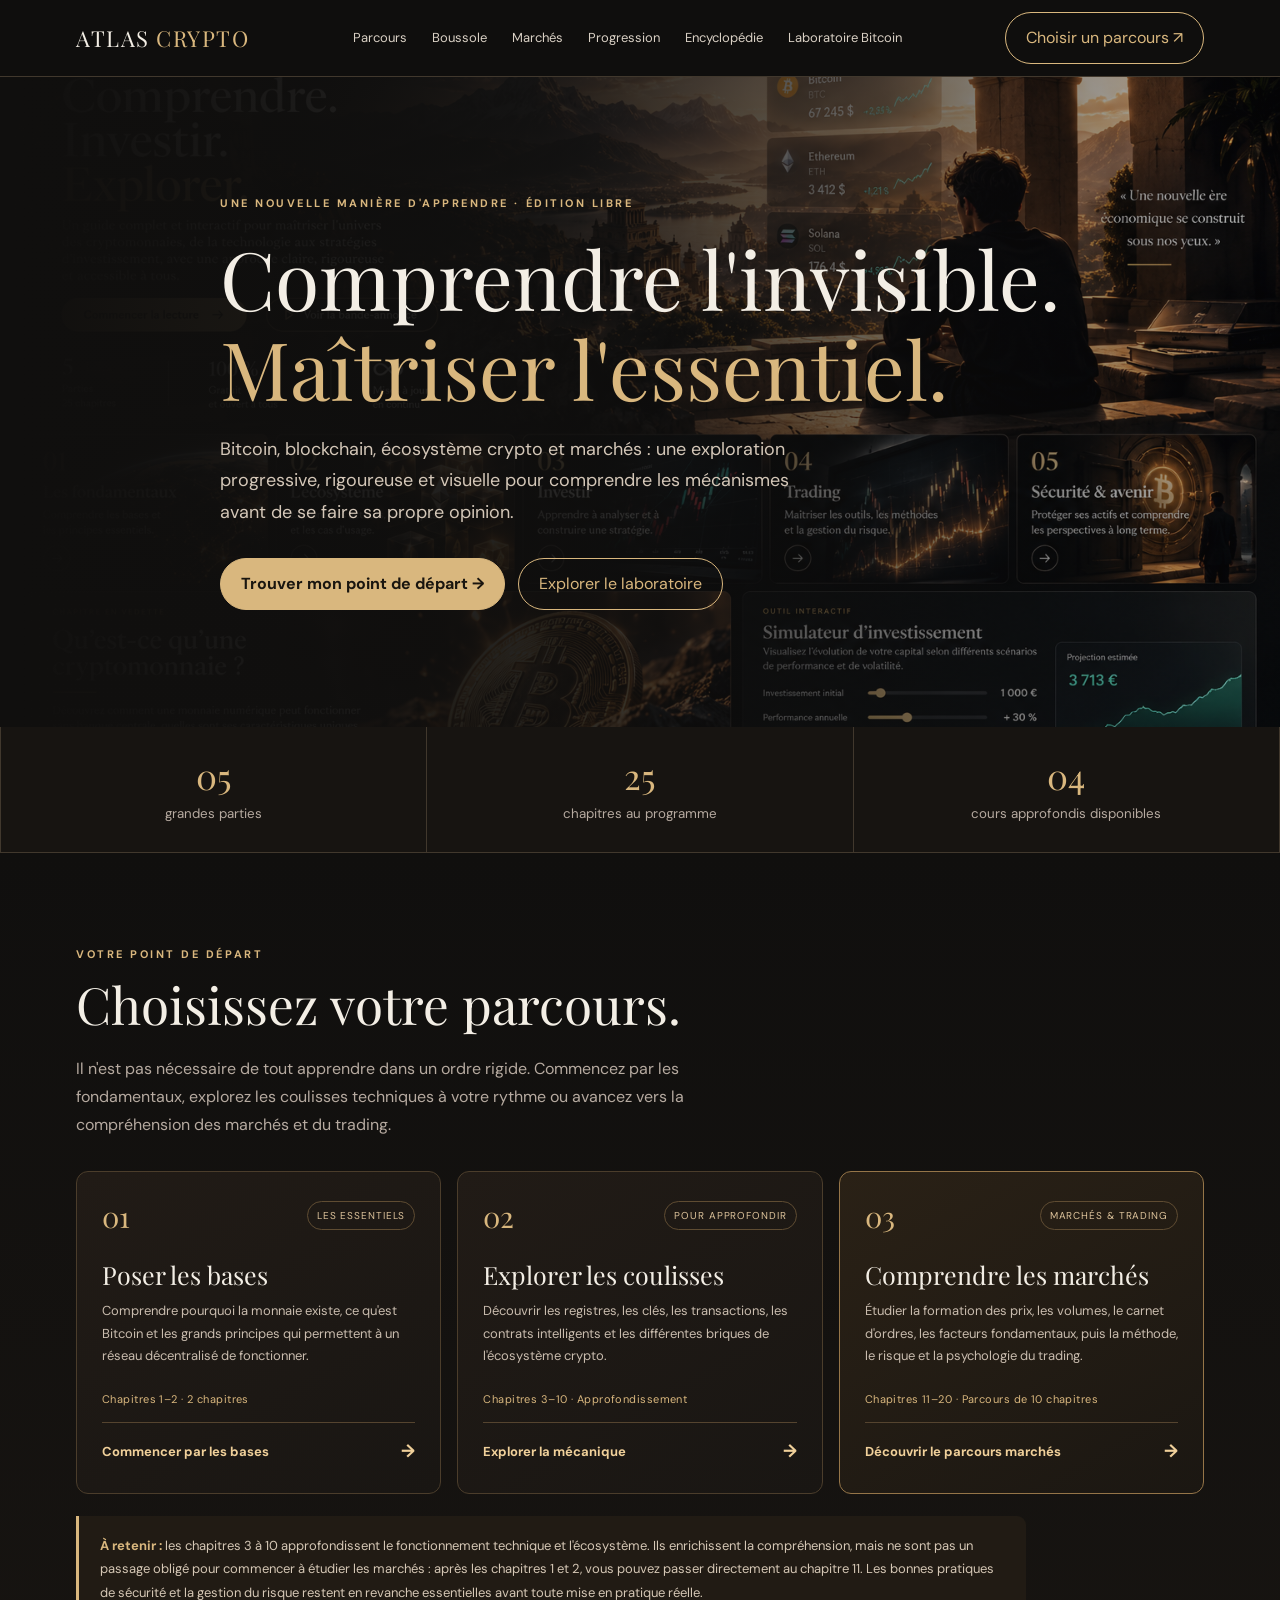
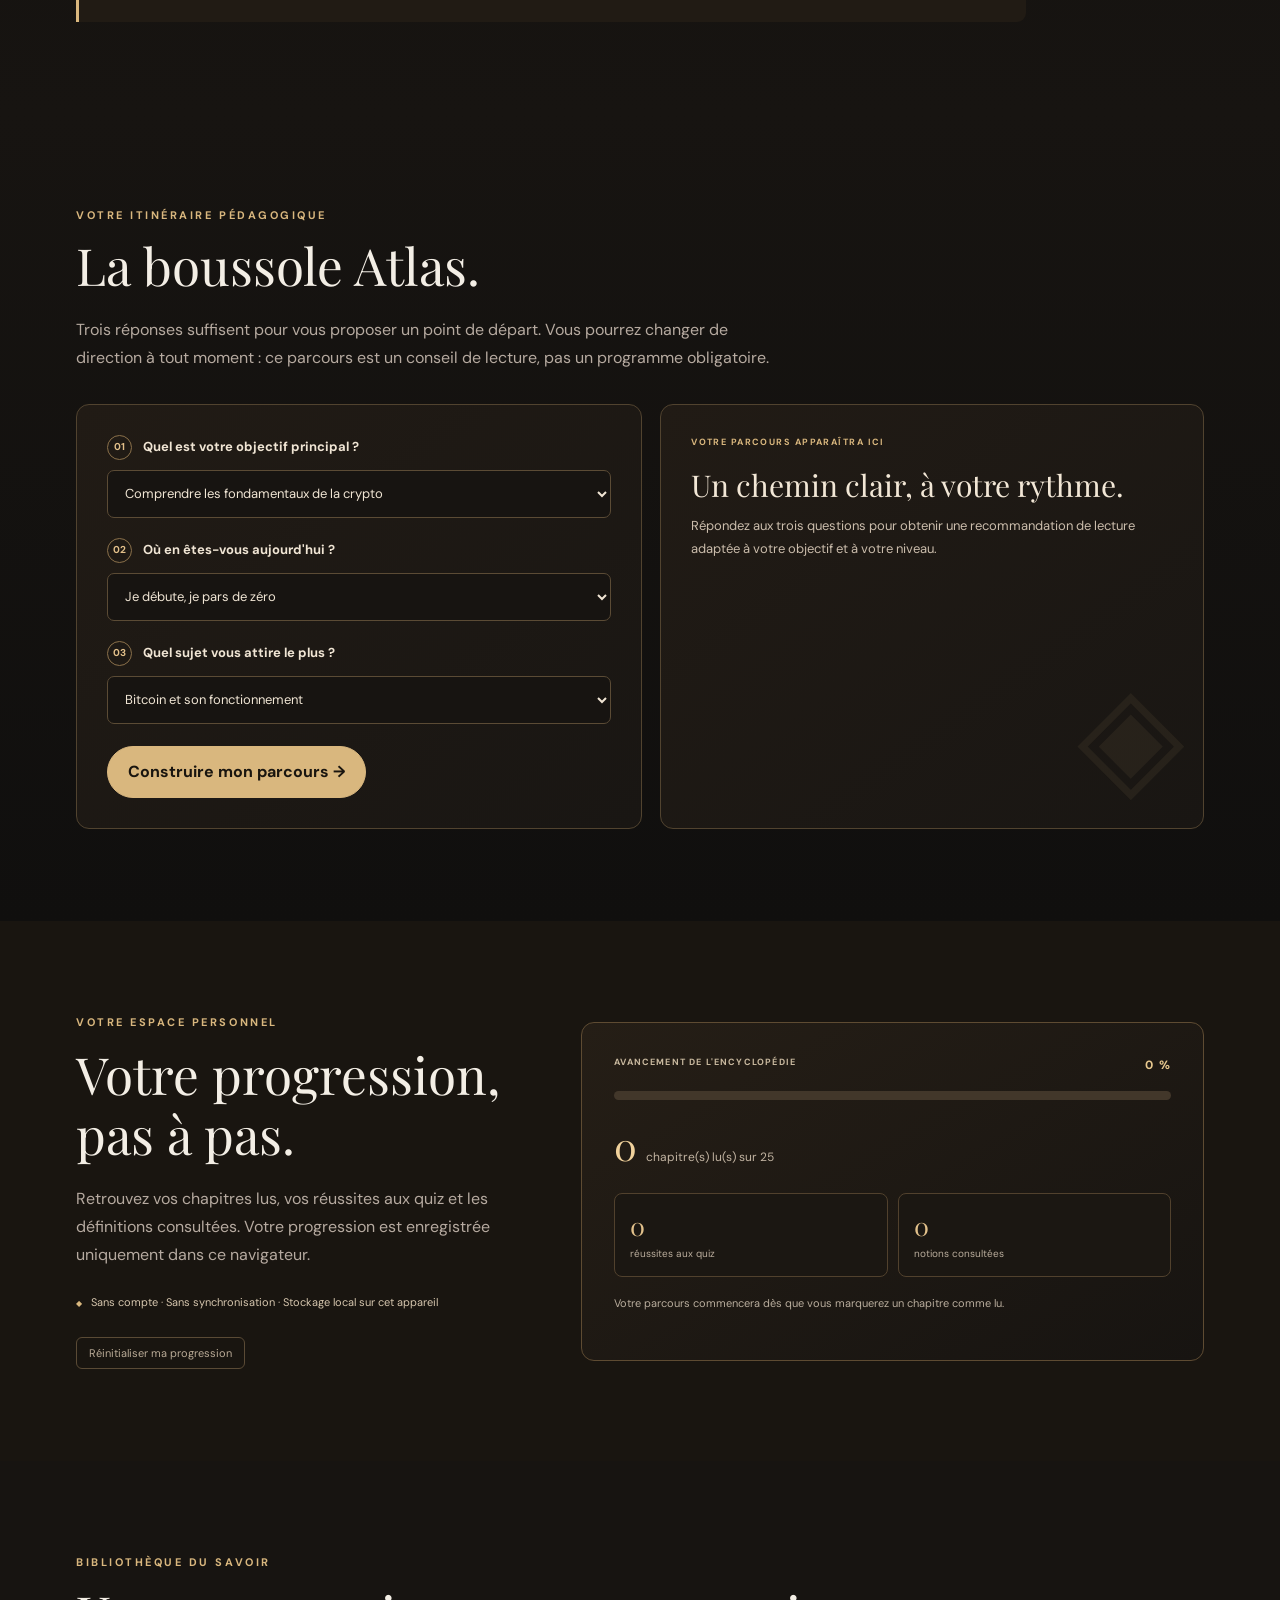
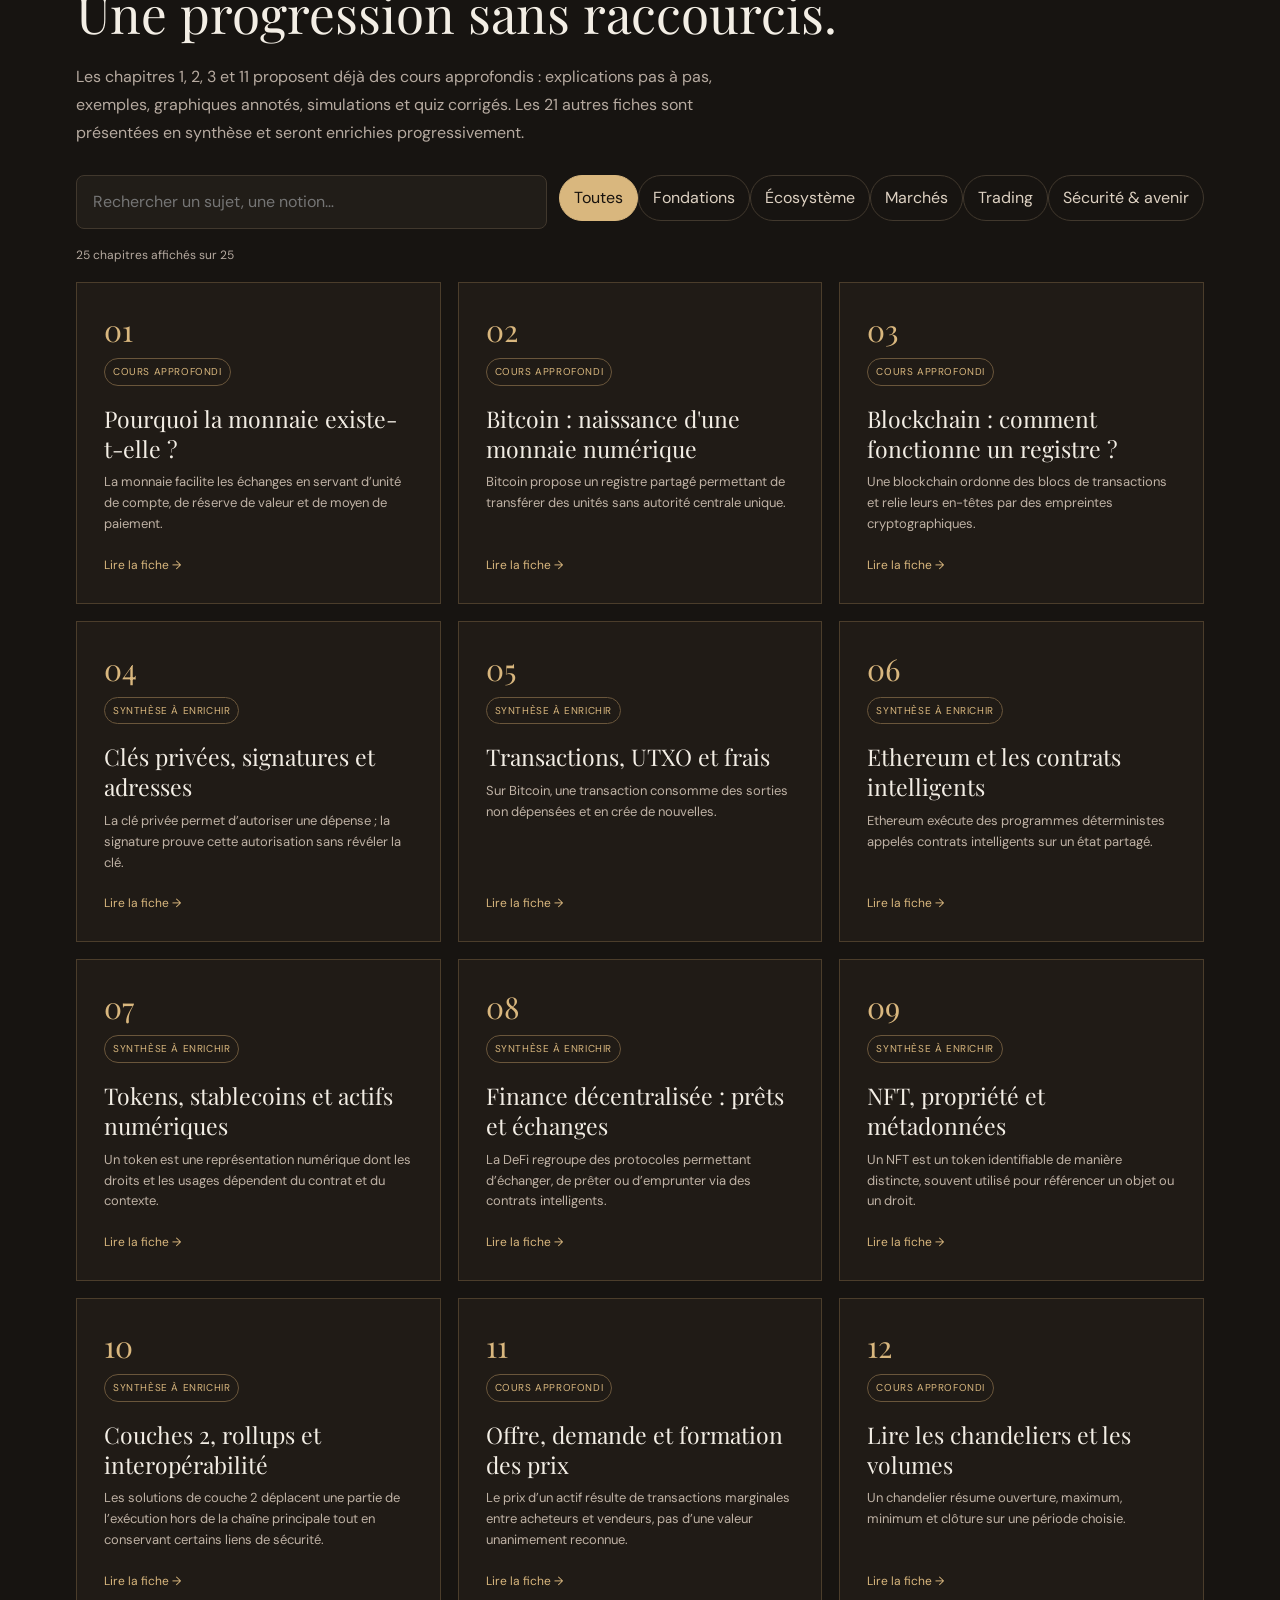
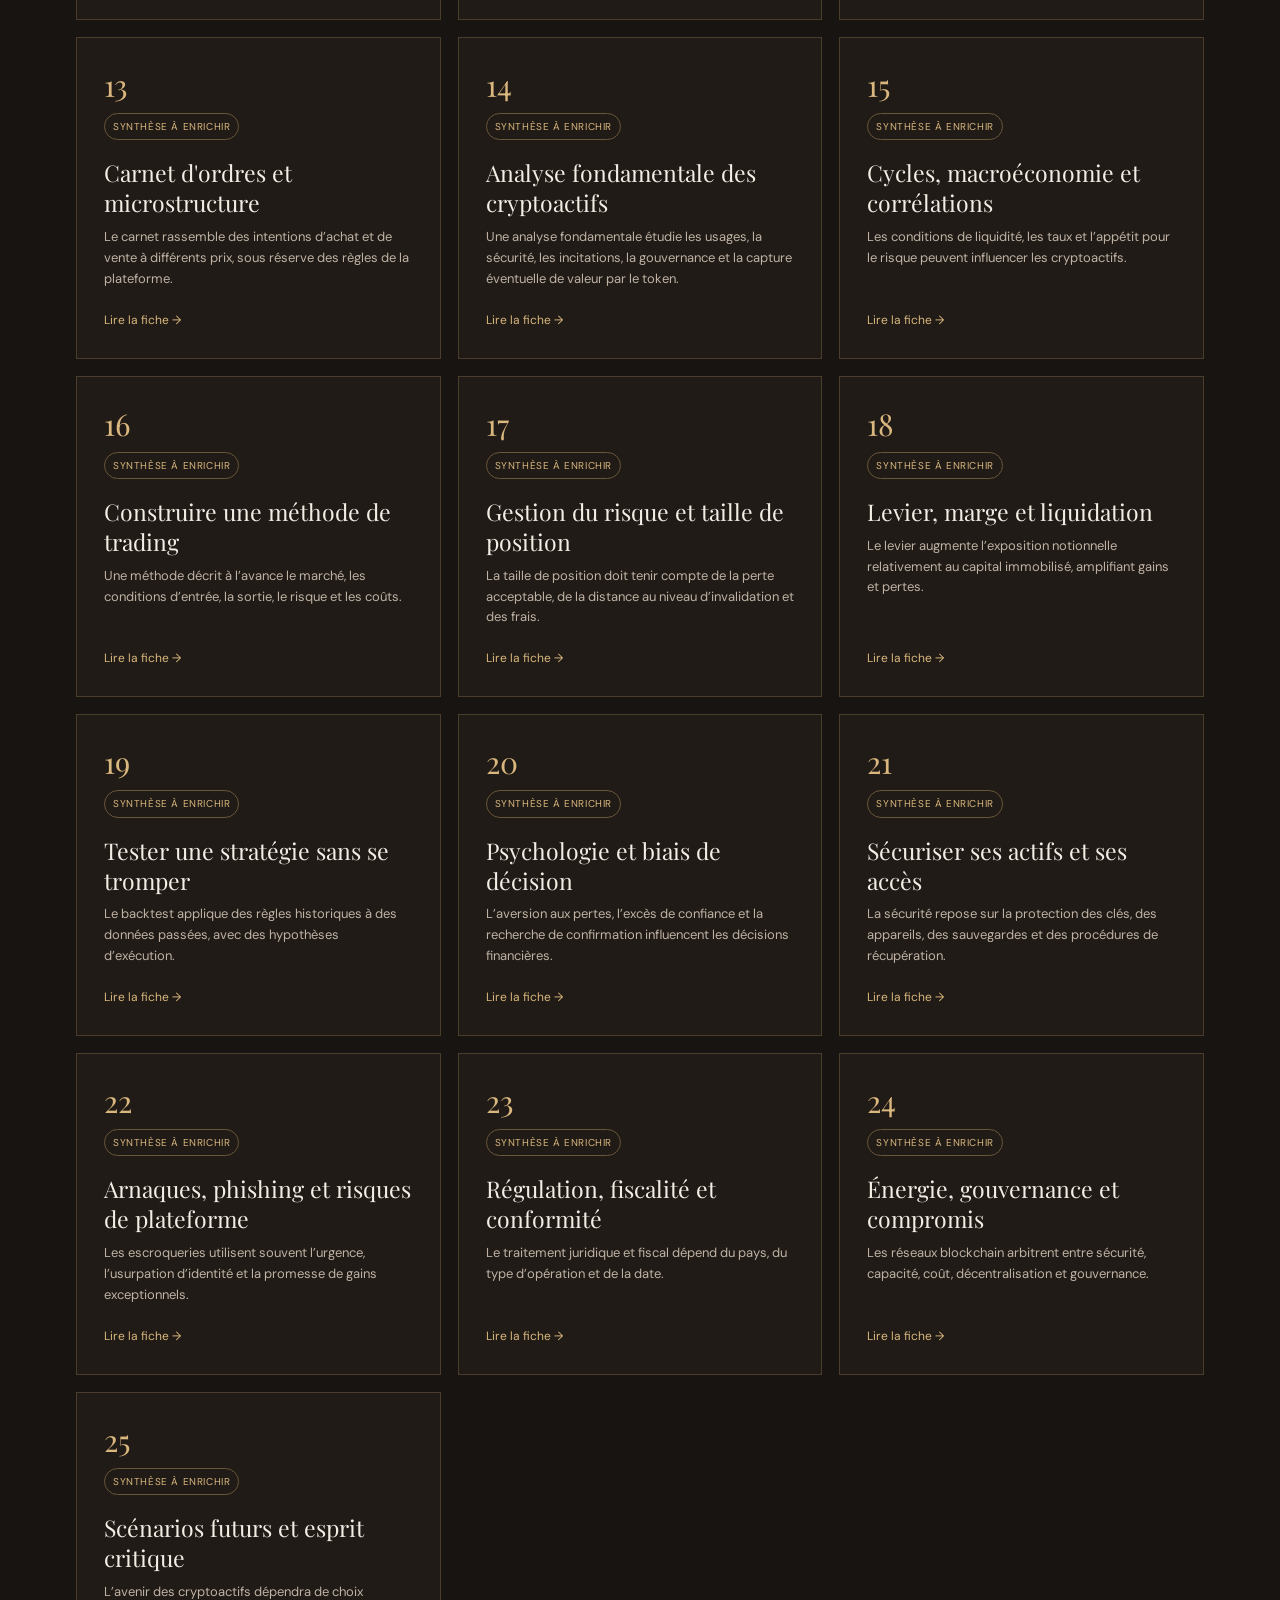
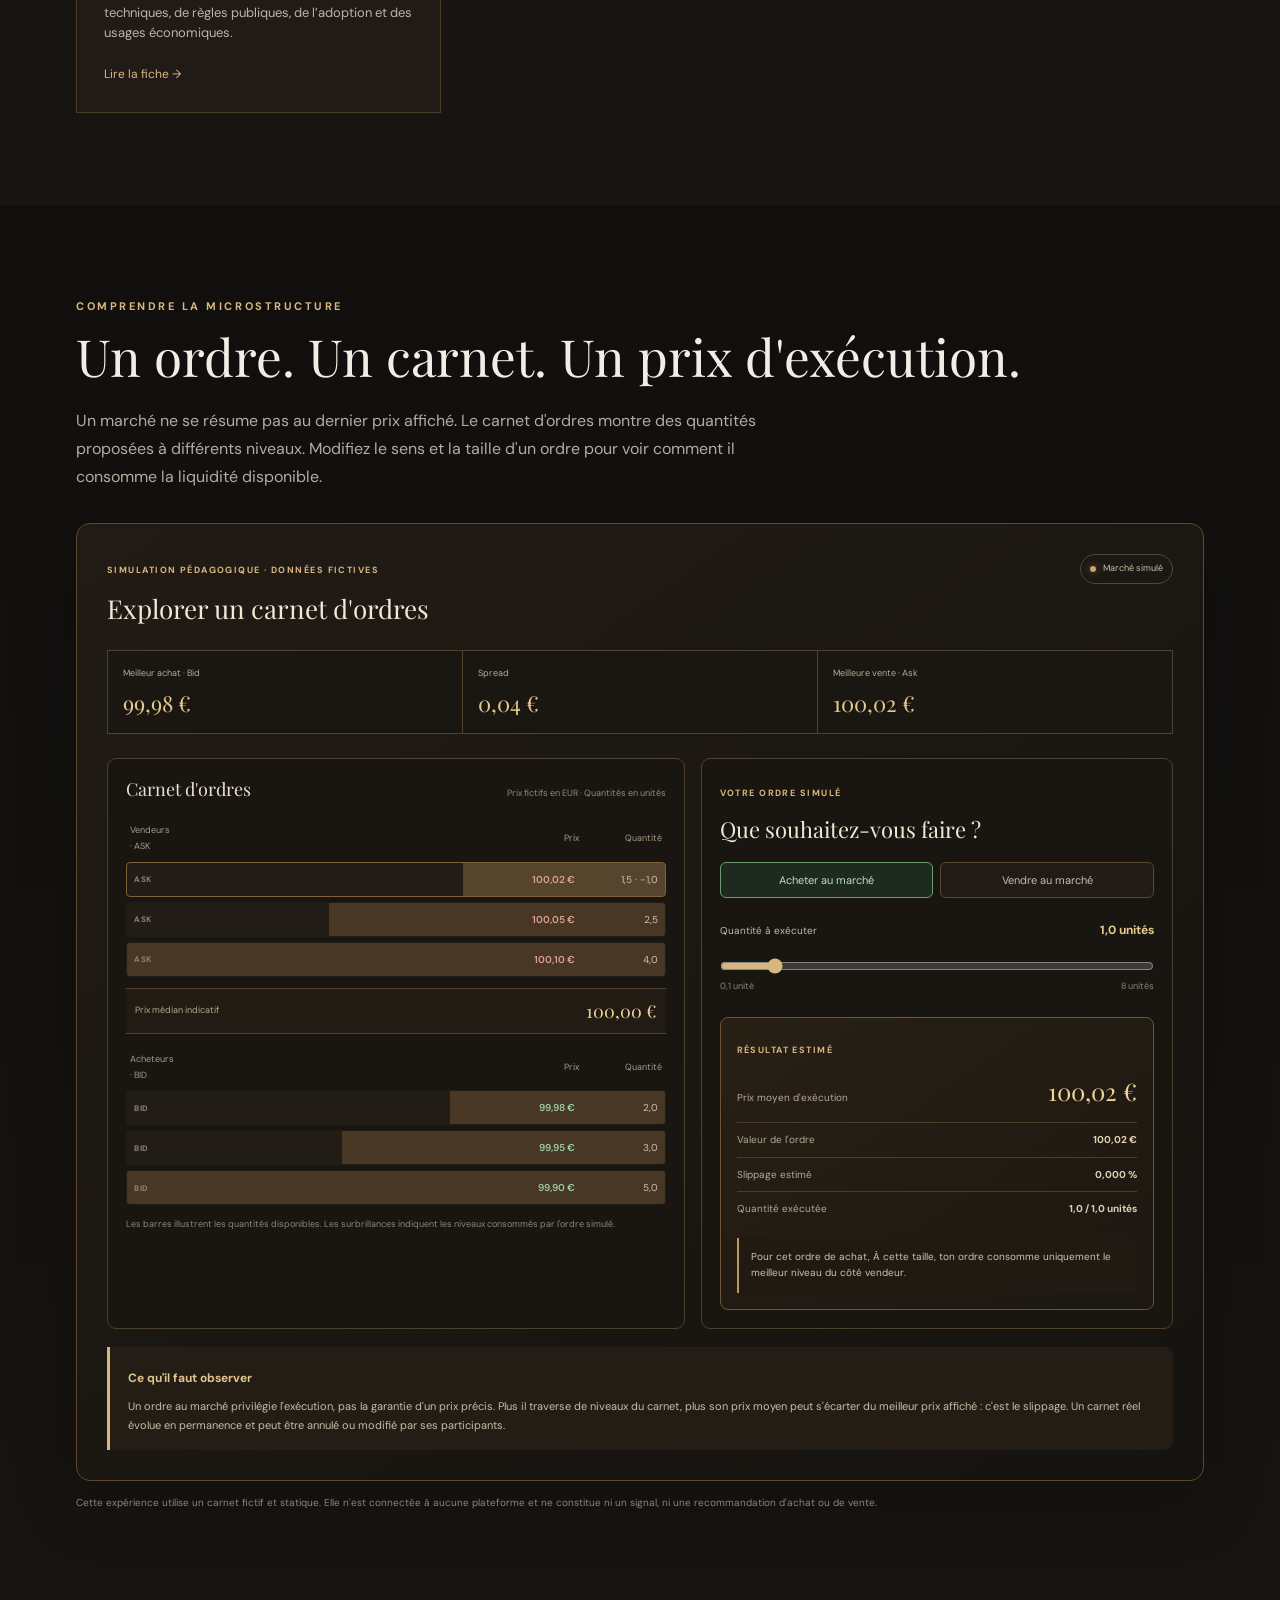
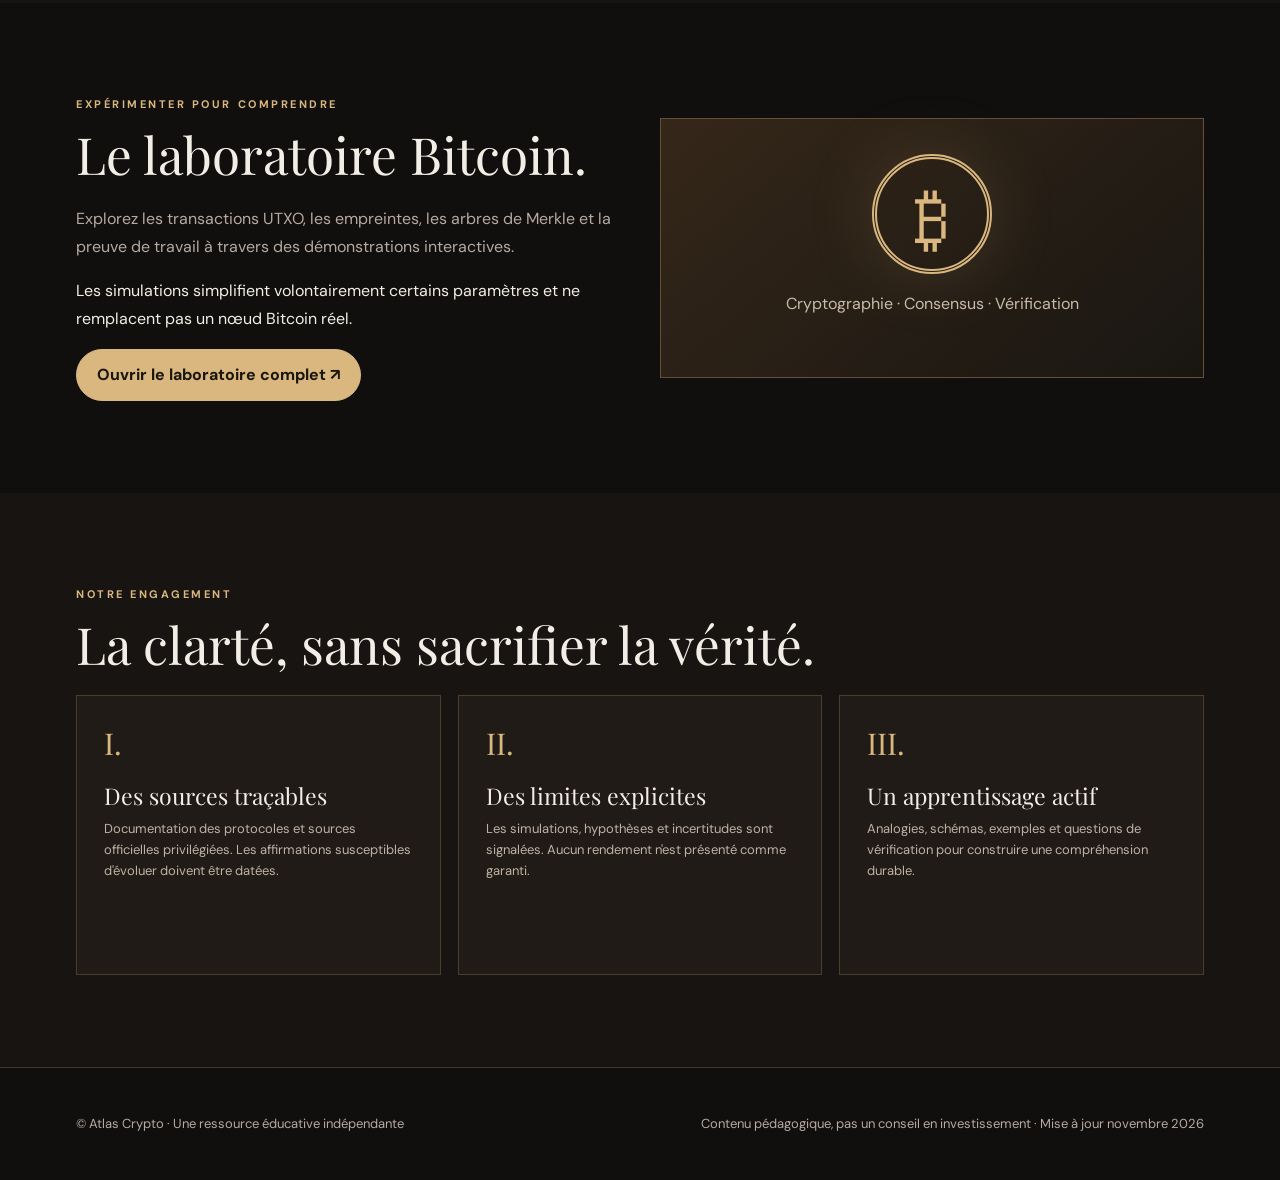
==== index.html @ c9757de9 "Load chapter 11 market visual refresh stylesheet" ====
<!doctype html>
<html lang="fr">
<head>
  <meta charset="utf-8">
  <meta name="viewport" content="width=device-width,initial-scale=1">
  <meta name="theme-color" content="#100f0e">
  <meta name="description" content="Atlas Crypto : une encyclopédie gratuite et interactive pour comprendre Bitcoin, la blockchain, les marchés et le trading, des bases aux mécanismes avancés.">
  <meta property="og:type" content="website">
  <meta property="og:title" content="Atlas Crypto — Comprendre avant d'agir">
  <meta property="og:description" content="Un parcours pédagogique progressif pour comprendre Bitcoin, la blockchain, les marchés et le trading. Gratuit, indépendant et sans conseil en investissement.">
  <meta property="og:url" content="https://atlas-crypto-three.vercel.app/">
  <meta property="og:image" content="https://atlas-crypto-three.vercel.app/cover.png">
  <meta name="twitter:card" content="summary_large_image">
  <title>Atlas Crypto — L'encyclopédie interactive</title>
  <link rel="stylesheet" href="style.css">
  <link rel="stylesheet" href="market-courses.css">
  <link rel="stylesheet" href="candles-courses.css">
  <link rel="stylesheet" href="foundations-courses.css">
  <link rel="stylesheet" href="markets-visual-refresh.css">
</head>
<body>
  <a class="skip" href="#main">Aller au contenu</a>
  <header class="top">
    <div class="container">
      <a class="brand" href="#accueil">ATLAS <span>CRYPTO</span></a>
      <button class="nav-toggle" id="nav-toggle" type="button" aria-expanded="false" aria-controls="primary-nav">
        <span>Menu</span><span aria-hidden="true">☰</span>
      </button>
      <nav id="primary-nav" aria-label="Navigation principale">
        <a href="#parcours">Parcours</a>
        <a href="#boussole">Boussole</a>
        <a href="#market-lab">Marchés</a>
        <a href="#ma-progression">Progression</a>
        <a href="#encyclopedie">Encyclopédie</a>
        <a href="#laboratoire">Laboratoire Bitcoin</a>
      </nav>
      <a class="pill" href="#parcours">Choisir un parcours ↗</a>
    </div>
  </header>

  <main id="main">
    <div id="home">
      <section class="hero" id="accueil">
        <div class="container">
          <div class="eyebrow">Une nouvelle manière d'apprendre · Édition libre</div>
          <h1>Comprendre l'invisible.<br><em>Maîtriser l'essentiel.</em></h1>
          <p>Bitcoin, blockchain, écosystème crypto et marchés : une exploration progressive, rigoureuse et visuelle pour comprendre les mécanismes avant de se faire sa propre opinion.</p>
          <div class="actions">
            <a class="cta" href="#parcours">Trouver mon point de départ →</a>
            <a class="pill" href="#laboratoire">Explorer le laboratoire</a>
          </div>
        </div>
      </section>

      <div class="stats">
        <div><strong>05</strong><small>grandes parties</small></div>
        <div><strong>25</strong><small>chapitres au programme</small></div>
        <div><strong>04</strong><small>cours approfondis disponibles</small></div>
      </div>

      <section class="section paths" id="parcours" aria-labelledby="paths-title">
        <div class="container">
          <div class="eyebrow">Votre point de départ</div>
          <h2 id="paths-title">Choisissez votre parcours.</h2>
          <p class="sub">Il n'est pas nécessaire de tout apprendre dans un ordre rigide. Commencez par les fondamentaux, explorez les coulisses techniques à votre rythme ou avancez vers la compréhension des marchés et du trading.</p>

          <div class="path-grid">
            <article class="path-card">
              <div class="path-card-top"><span class="path-number">01</span><span class="path-tag">Les essentiels</span></div>
              <h3>Poser les bases</h3>
              <p>Comprendre pourquoi la monnaie existe, ce qu'est Bitcoin et les grands principes qui permettent à un réseau décentralisé de fonctionner.</p>
              <div class="path-detail">Chapitres 1–2 · 2 chapitres</div>
              <a class="path-link" href="#chapitre-1">Commencer par les bases <span aria-hidden="true">→</span></a>
            </article>

            <article class="path-card">
              <div class="path-card-top"><span class="path-number">02</span><span class="path-tag">Pour approfondir</span></div>
              <h3>Explorer les coulisses</h3>
              <p>Découvrir les registres, les clés, les transactions, les contrats intelligents et les différentes briques de l'écosystème crypto.</p>
              <div class="path-detail">Chapitres 3–10 · Approfondissement</div>
              <a class="path-link" href="#chapitre-3">Explorer la mécanique <span aria-hidden="true">→</span></a>
            </article>

            <article class="path-card path-card-featured">
              <div class="path-card-top"><span class="path-number">03</span><span class="path-tag">Marchés & trading</span></div>
              <h3>Comprendre les marchés</h3>
              <p>Étudier la formation des prix, les volumes, le carnet d'ordres, les facteurs fondamentaux, puis la méthode, le risque et la psychologie du trading.</p>
              <div class="path-detail">Chapitres 11–20 · Parcours de 10 chapitres</div>
              <a class="path-link" href="#chapitre-11">Découvrir le parcours marchés <span aria-hidden="true">→</span></a>
            </article>
          </div>

          <div class="path-note">
            <strong>À retenir :</strong> les chapitres 3 à 10 approfondissent le fonctionnement technique et l'écosystème. Ils enrichissent la compréhension, mais ne sont pas un passage obligé pour commencer à étudier les marchés : après les chapitres 1 et 2, vous pouvez passer directement au chapitre 11. Les bonnes pratiques de sécurité et la gestion du risque restent en revanche essentielles avant toute mise en pratique réelle.
          </div>
        </div>
      </section>

      
      <section class="section guide-section" id="boussole">
        <div class="container">
          <div class="eyebrow">Votre itinéraire pédagogique</div>
          <h2>La boussole Atlas.</h2>
          <p class="sub">Trois réponses suffisent pour vous proposer un point de départ. Vous pourrez changer de direction à tout moment : ce parcours est un conseil de lecture, pas un programme obligatoire.</p>

          <div class="guide-panel">
            <form id="guide-form" class="guide-form">
              <div class="guide-question">
                <label for="guide-goal"><span>01</span> Quel est votre objectif principal ?</label>
                <select id="guide-goal" required>
                  <option value="foundations">Comprendre les fondamentaux de la crypto</option>
                  <option value="technical">Comprendre les mécanismes techniques</option>
                  <option value="markets">Comprendre les marchés et le trading</option>
                </select>
              </div>
              <div class="guide-question">
                <label for="guide-level"><span>02</span> Où en êtes-vous aujourd'hui ?</label>
                <select id="guide-level" required>
                  <option value="beginner">Je débute, je pars de zéro</option>
                  <option value="familiar">Je connais déjà Bitcoin et les bases</option>
                  <option value="trader">Je suis déjà les marchés ou je trade</option>
                </select>
              </div>
              <div class="guide-question">
                <label for="guide-interest"><span>03</span> Quel sujet vous attire le plus ?</label>
                <select id="guide-interest" required>
                  <option value="bitcoin">Bitcoin et son fonctionnement</option>
                  <option value="ecosystem">Ethereum et l'écosystème crypto</option>
                  <option value="orderflow">Microstructure, carnet d'ordres et order flow</option>
                </select>
              </div>
              <button class="cta guide-submit" type="submit">Construire mon parcours <span aria-hidden="true">→</span></button>
            </form>
            <div class="guide-result" id="guide-result" role="status" aria-live="polite" aria-atomic="true">
              <span class="guide-result-kicker">VOTRE PARCOURS APPARAÎTRA ICI</span>
              <h3>Un chemin clair, à votre rythme.</h3>
              <p>Répondez aux trois questions pour obtenir une recommandation de lecture adaptée à votre objectif et à votre niveau.</p>
              <div class="guide-result-mark" aria-hidden="true">◈</div>
            </div>
          </div>
        </div>
      </section>

      <section class="section progress-section" id="ma-progression">
        <div class="container progress-layout">
          <div class="progress-intro">
            <div class="eyebrow">Votre espace personnel</div>
            <h2>Votre progression, pas à pas.</h2>
            <p class="sub">Retrouvez vos chapitres lus, vos réussites aux quiz et les définitions consultées. Votre progression est enregistrée uniquement dans ce navigateur.</p>
            <p class="progress-privacy"><span aria-hidden="true">◆</span> Sans compte · Sans synchronisation · Stockage local sur cet appareil</p>
            <button class="progress-reset" type="button" id="progress-reset">Réinitialiser ma progression</button>
          </div>
          <div class="progress-panel">
            <div class="progress-topline"><span>AVANCEMENT DE L'ENCYCLOPÉDIE</span><strong id="progress-percent">0 %</strong></div>
            <div class="progress-track" id="progress-bar" role="progressbar" aria-label="Chapitres lus" aria-valuemin="0" aria-valuemax="25" aria-valuenow="0"><span id="progress-fill"></span></div>
            <div class="progress-count"><strong id="progress-read">0</strong><span>chapitre(s) lu(s) sur 25</span></div>
            <div class="progress-metrics">
              <div><strong id="progress-quiz">0</strong><span>réussites aux quiz</span></div>
              <div><strong id="progress-concepts">0</strong><span>notions consultées</span></div>
            </div>
            <p class="progress-footnote" id="progress-message" aria-live="polite">Votre parcours commencera dès que vous marquerez un chapitre comme lu.</p>
          </div>
        </div>
      </section>

      <section class="section catalog" id="encyclopedie">
        <div class="container">
          <div class="eyebrow">Bibliothèque du savoir</div>
          <h2>Une progression sans raccourcis.</h2>
          <p class="sub">Les chapitres 1, 2, 3 et 11 proposent déjà des cours approfondis : explications pas à pas, exemples, graphiques annotés, simulations et quiz corrigés. Les 21 autres fiches sont présentées en synthèse et seront enrichies progressivement.</p>
          <div class="toolbar">
            <input id="search" class="search" type="search" aria-label="Rechercher dans les chapitres" placeholder="Rechercher un sujet, une notion…">
            <div id="filters" role="group" aria-label="Filtrer les chapitres par partie"></div>
          </div>
          <p id="search-status" class="search-status" role="status" aria-live="polite">25 chapitres au programme</p>
          <div id="cards" class="cards"></div>
        </div>
      </section>

      
      <section class="section market-lab-section" id="market-lab">
        <div class="container">
          <div class="eyebrow">Comprendre la microstructure</div>
          <h2>Un ordre. Un carnet. Un prix d'exécution.</h2>
          <p class="sub">Un marché ne se résume pas au dernier prix affiché. Le carnet d'ordres montre des quantités proposées à différents niveaux. Modifiez le sens et la taille d'un ordre pour voir comment il consomme la liquidité disponible.</p>

          <div class="market-lab">
            <div class="market-lab-heading">
              <div><span class="market-tag">SIMULATION PÉDAGOGIQUE · DONNÉES FICTIVES</span><h3>Explorer un carnet d'ordres</h3></div>
              <span class="market-live-indicator"><i></i> Marché simulé</span>
            </div>

            <div class="market-overview">
              <div><span>Meilleur achat · Bid</span><strong id="market-best-bid">99,98 €</strong></div>
              <div><span>Spread</span><strong id="market-spread">0,04 €</strong></div>
              <div><span>Meilleure vente · Ask</span><strong id="market-best-ask">100,02 €</strong></div>
            </div>

            <div class="market-workspace">
              <div class="market-book">
                <div class="market-book-head"><strong>Carnet d'ordres</strong><span>Prix fictifs en EUR · Quantités en unités</span></div>
                <div class="market-book-labels"><span>Vendeurs · ASK</span><span>Prix</span><span>Quantité</span></div>
                <div id="market-asks" class="market-book-levels asks" aria-label="Niveaux vendeurs du carnet d'ordres"></div>
                <div class="market-mid-price"><span>Prix médian indicatif</span><strong id="market-mid">100,00 €</strong></div>
                <div class="market-book-labels"><span>Acheteurs · BID</span><span>Prix</span><span>Quantité</span></div>
                <div id="market-bids" class="market-book-levels bids" aria-label="Niveaux acheteurs du carnet d'ordres"></div>
                <p class="market-book-note">Les barres illustrent les quantités disponibles. Les surbrillances indiquent les niveaux consommés par l'ordre simulé.</p>
              </div>

              <div class="market-order-panel">
                <span class="market-panel-kicker">VOTRE ORDRE SIMULÉ</span>
                <h3>Que souhaitez-vous faire ?</h3>
                <div class="market-side-toggle" role="group" aria-label="Sens de l'ordre">
                  <button type="button" data-market-side="buy" aria-pressed="true">Acheter au marché</button>
                  <button type="button" data-market-side="sell" aria-pressed="false">Vendre au marché</button>
                </div>
                <label class="market-quantity-label" for="market-quantity">Quantité à exécuter <strong id="market-quantity-label">1,0 unité</strong></label>
                <input id="market-quantity" type="range" min="0.1" max="8" step="0.1" value="1" aria-label="Quantité de l'ordre simulé">
                <div class="market-range-ends"><span>0,1 unité</span><span>8 unités</span></div>

                <div class="market-execution" aria-live="polite" aria-atomic="true">
                  <span class="market-panel-kicker">RÉSULTAT ESTIMÉ</span>
                  <div class="market-execution-main"><span>Prix moyen d'exécution</span><strong id="market-average">100,02 €</strong></div>
                  <div class="market-result-row"><span>Valeur de l'ordre</span><strong id="market-notional">100,02 €</strong></div>
                  <div class="market-result-row"><span>Slippage estimé</span><strong id="market-slippage">0,000 %</strong></div>
                  <div class="market-result-row"><span>Quantité exécutée</span><strong id="market-filled">1,0 unité</strong></div>
                  <p id="market-explanation" class="market-explanation">À cette taille, l'ordre consomme uniquement le premier niveau vendeur.</p>
                </div>
              </div>
            </div>
            <div class="market-learning-note">
              <strong>Ce qu'il faut observer</strong>
              <p>Un ordre au marché privilégie l'exécution, pas la garantie d'un prix précis. Plus il traverse de niveaux du carnet, plus son prix moyen peut s'écarter du meilleur prix affiché : c'est le slippage. Un carnet réel évolue en permanence et peut être annulé ou modifié par ses participants.</p>
            </div>
          </div>
          <p class="market-disclaimer">Cette expérience utilise un carnet fictif et statique. Elle n'est connectée à aucune plateforme et ne constitue ni un signal, ni une recommandation d'achat ou de vente.</p>
        </div>
      </section>

      <section class="section" id="laboratoire">
        <div class="container lab">
          <div>
            <div class="eyebrow">Expérimenter pour comprendre</div>
            <h2>Le laboratoire Bitcoin.</h2>
            <p class="sub">Explorez les transactions UTXO, les empreintes, les arbres de Merkle et la preuve de travail à travers des démonstrations interactives.</p>
            <p>Les simulations simplifient volontairement certains paramètres et ne remplacent pas un nœud Bitcoin réel.</p>
            <a class="cta" href="laboratoire-bitcoin.html">Ouvrir le laboratoire complet ↗</a>
          </div>
          <div class="lab-card" aria-hidden="true">
            <div class="coin">₿</div>
            <p style="text-align:center;color:#c9bba8">Cryptographie · Consensus · Vérification</p>
          </div>
        </div>
      </section>

      <section class="section catalog" id="methode">
        <div class="container">
          <div class="eyebrow">Notre engagement</div>
          <h2>La clarté, sans sacrifier la vérité.</h2>
          <div class="cards">
            <div class="chapter"><div class="index">I.</div><h3>Des sources traçables</h3><p>Documentation des protocoles et sources officielles privilégiées. Les affirmations susceptibles d'évoluer doivent être datées.</p></div>
            <div class="chapter"><div class="index">II.</div><h3>Des limites explicites</h3><p>Les simulations, hypothèses et incertitudes sont signalées. Aucun rendement n'est présenté comme garanti.</p></div>
            <div class="chapter"><div class="index">III.</div><h3>Un apprentissage actif</h3><p>Analogies, schémas, exemples et questions de vérification pour construire une compréhension durable.</p></div>
          </div>
        </div>
      </section>
    </div>

    <article id="reader" class="reader">
      <div class="reader-head">
        <div class="container">
          <a href="#encyclopedie" id="back" class="eyebrow">← Retour à l'encyclopédie</a>
          <p id="reader-part" class="eyebrow"></p>
          <h1 id="reader-title" tabindex="-1"></h1>
          <p id="reader-lead" class="sub"></p>
        </div>
      </div>
      <div class="container reader-grid">
        <aside class="side" id="lesson-nav"><strong>Dans cette fiche</strong></aside>
        <div class="prose">
          <div id="lesson-meta" class="lesson-meta"></div>
          <div class="reader-progress-control"><button type="button" id="mark-read" aria-pressed="false">Marquer cette fiche comme lue</button><span id="chapter-read-feedback" role="status" aria-live="polite"></span></div>
          <div id="lesson-content"></div>
          <div class="actions">
            <button class="cta" id="next">Fiche suivante →</button>
            <a class="pill" href="#encyclopedie">Tous les chapitres</a>
          </div>
        </div>
      </div>
    </article>
  </main>

  <footer class="footer">
    <div class="container">
      <span>© Atlas Crypto · Une ressource éducative indépendante</span>
      <span>Contenu pédagogique, pas un conseil en investissement · Mise à jour novembre 2026</span>
    </div>
  </footer>
  <script src="data.js"></script>
  <script src="lessons.js"></script>
  <script src="lessons-markets.js"></script>
  <script src="lessons-candles.js"></script>
  <script src="app.js"></script>
</body>
</html>
---- style.css ----
@import url('https://fonts.googleapis.com/css2?family=DM+Sans:wght@400;500;600;700&family=Playfair+Display:wght@400;500;600&display=swap');:root{--bg:#100f0e;--panel:#1c1916;--cream:#f3eee5;--gold:#d9b77e;--muted:#b6aaa0;--line:#41382d}*{box-sizing:border-box}html{scroll-behavior:smooth}body{margin:0;background:var(--bg);color:var(--cream);font:16px/1.75 'DM Sans',sans-serif}a{color:inherit;text-decoration:none}button,input{font:inherit}button{cursor:pointer}button:focus-visible,a:focus-visible,input:focus-visible{outline:2px solid #f1d4a0;outline-offset:3px}.container{max-width:1180px;margin:auto;padding:0 26px}.top{position:sticky;top:0;z-index:10;background:#100f0ef2;backdrop-filter:blur(18px);border-bottom:1px solid var(--line)}.top .container{display:flex;align-items:center;justify-content:space-between;min-height:76px;gap:15px}.brand{font-family:'Playfair Display',serif;font-size:22px;letter-spacing:.07em}.brand span{color:var(--gold)}nav{display:flex;gap:25px;font-size:13px;color:#d9d0c4}nav a:hover,.link:hover{color:var(--gold)}.pill,.cta{border:1px solid var(--gold);padding:11px 20px;border-radius:40px;background:transparent;color:var(--gold)}.cta{background:var(--gold);color:#19150f;font-weight:700;display:inline-block}.hero{min-height:650px;position:relative;display:flex;align-items:center;overflow:hidden;background:linear-gradient(90deg,#100f0e 1%,#100f0ee8 43%,#100f0e44 100%),url('cover.png') center/cover}.hero h1{font:clamp(48px,6.3vw,92px)/1.12 'Playfair Display',serif;max-width:850px;margin:20px 0}.hero h1 em{color:var(--gold);font-style:normal}.eyebrow{letter-spacing:.23em;color:var(--gold);font-size:11px;text-transform:uppercase;font-weight:700}.hero p{max-width:570px;color:#d4c7b8;font-size:18px}.actions{display:flex;gap:13px;flex-wrap:wrap;margin-top:30px}.section{padding:92px 0}.section h2{font:clamp(32px,4vw,54px)/1.18 'Playfair Display',serif;margin:10px 0 20px}.sub{color:var(--muted);max-width:700px}.stats{display:grid;grid-template-columns:repeat(3,1fr);gap:1px;background:var(--line);border:1px solid var(--line);margin-top:-1px}.stats div{background:#171411;text-align:center;padding:25px}.stats strong{display:block;color:var(--gold);font:35px 'Playfair Display',serif}.stats small{color:var(--muted)}.catalog{background:#171411}.toolbar{display:flex;gap:12px;flex-wrap:wrap;margin:28px 0}.search{flex:1;min-width:220px;background:#211d18;border:1px solid var(--line);padding:12px 16px;border-radius:8px;color:white}.filter{background:transparent;border:1px solid var(--line);color:#ddd1c2;border-radius:50px;padding:8px 14px}.filter.active{background:var(--gold);color:#17120e;border-color:var(--gold)}.cards{display:grid;grid-template-columns:repeat(3,minmax(0,1fr));gap:17px}.chapter{display:flex;flex-direction:column;min-height:280px;background:#201b16;border:1px solid #4b3d2b;padding:27px;transition:transform .25s,border-color .25s;cursor:pointer;text-align:left;color:inherit}.chapter:hover{transform:translateY(-5px);border-color:var(--gold)}.chapter .index{font:30px 'Playfair Display',serif;color:var(--gold)}.chapter h3{font:23px/1.3 'Playfair Display',serif;margin:18px 0 9px}.chapter p{color:#bfb2a5;font-size:13px;line-height:1.6;margin:0}.chapter .bottom{margin-top:auto;padding-top:20px;color:var(--gold);font-size:12px}.reader{display:none;background:#13110f;min-height:70vh}.reader.active{display:block}.reader-head{padding:75px 0 30px;border-bottom:1px solid var(--line)}.reader h1{font:clamp(40px,5vw,66px)/1.16 'Playfair Display',serif;max-width:900px}.reader-grid{display:grid;grid-template-columns:210px minmax(0,1fr);gap:70px;padding-top:55px;padding-bottom:100px}.side{position:sticky;top:110px;align-self:start;color:var(--muted);font-size:13px}.side a{display:block;padding:8px 0}.prose{max-width:760px}.prose h2{font:34px 'Playfair Display',serif;margin:45px 0 15px}.prose p{font-size:18px;color:#e2d7c9;line-height:1.9}.callout{padding:27px;border-left:3px solid var(--gold);background:#231d17;margin:30px 0}.callout p{margin:8px 0 0;font-size:16px}.figure{margin:40px 0;padding:25px;background:#1d1914;border:1px solid var(--line);border-radius:12px}.figure svg{width:100%;height:auto}.figure figcaption{color:var(--muted);font-size:12px;text-align:center;margin-top:14px}.quiz{border:1px solid var(--line);padding:25px;margin:35px 0}.quiz button{margin:7px 8px 7px 0;background:#29231c;color:#f3e8d8;border:1px solid #5a4c3b;border-radius:6px;padding:10px 14px}.quiz button:hover{border-color:var(--gold)}.footer{padding:45px 0;border-top:1px solid var(--line);color:var(--muted);font-size:13px}.footer .container{display:flex;justify-content:space-between;gap:20px;flex-wrap:wrap}.lab{display:grid;grid-template-columns:1fr 1fr;gap:40px;align-items:center}.lab-card{padding:35px;background:linear-gradient(140deg,#352719,#191612);border:1px solid #655037;min-height:260px}.lab-card .coin{width:120px;height:120px;border-radius:50%;border:5px double var(--gold);color:var(--gold);display:grid;place-items:center;font:70px 'Playfair Display',serif;margin:auto;box-shadow:0 0 70px #d9b77e29;animation:float 5s ease-in-out infinite}@keyframes float{50%{transform:translateY(-13px)}}.skip{position:absolute;left:-999px}.skip:focus{left:15px;top:15px;background:white;color:black;z-index:100;padding:10px}@media(max-width:800px){nav{display:none}.hero{min-height:570px;background:linear-gradient(90deg,#100f0ef2,#100f0e8c),url('cover.png') center/cover}.cards{grid-template-columns:repeat(2,1fr)}.reader-grid{grid-template-columns:1fr}.side{position:static}.lab{grid-template-columns:1fr}}@media(max-width:520px){.cards{grid-template-columns:1fr}.stats strong{font-size:25px}.stats small{font-size:11px}.container{padding:0 19px}.section{padding:65px 0}.hero h1{font-size:48px}}@media(prefers-reduced-motion:reduce){*,*:before,*:after{animation:none!important;transition:none!important;scroll-behavior:auto!important}}
/* Atlas Crypto — mise en forme des leçons approfondies */
.lesson-meta{display:inline-flex;align-items:center;gap:8px;border:1px solid var(--line);border-radius:30px;padding:7px 13px;color:var(--gold);font-size:12px;margin:0 0 25px}
.lesson-overview{display:grid;grid-template-columns:minmax(0,1fr) 190px;gap:26px;padding:30px;background:linear-gradient(135deg,#211b14,#171411);border:1px solid #5b4932;border-radius:14px;margin:0 0 56px}
.lesson-overview h2{margin:8px 0 14px!important;font-size:clamp(28px,3.6vw,42px)!important;line-height:1.2}
.lesson-overview p{font-size:16px!important;margin:10px 0;color:#d4c7b8}
.lesson-facts{display:grid;gap:9px;align-content:center}
.lesson-facts div{padding:13px;border:1px solid var(--line);background:#171411;border-radius:8px}
.lesson-facts span,.lesson-facts strong{display:block}.lesson-facts span{color:var(--muted);font-size:11px;text-transform:uppercase;letter-spacing:.1em}.lesson-facts strong{color:var(--gold);font:19px 'Playfair Display',serif;margin-top:4px}
.lesson-section{padding-top:12px;margin:0 0 65px;scroll-margin-top:110px}
.lesson-section h2{font-size:clamp(29px,3.6vw,40px)!important;line-height:1.2!important;margin:10px 0 18px!important}
.lesson-section h3{font:25px/1.25 'Playfair Display',serif;color:#f3e9db;margin:30px 0 10px}
.lesson-section p{font-size:16px!important;line-height:1.85!important;color:#d6cabe}
.lesson-section ul,.lesson-section ol{color:#d6cabe;line-height:1.8;padding-left:24px}.lesson-section li{margin:9px 0}
.lesson-kicker{display:block;color:var(--gold);font-size:11px;letter-spacing:.2em;text-transform:uppercase;font-weight:700}
.function-grid{display:grid;grid-template-columns:repeat(3,minmax(0,1fr));gap:13px;margin:28px 0}
.function-card{background:linear-gradient(160deg,#251e17,#1a1713);border:1px solid #53432f;border-radius:12px;padding:20px;min-width:0}
.function-symbol{width:38px;height:38px;display:grid;place-items:center;border:1px solid var(--gold);border-radius:50%;color:var(--gold);font:17px 'Playfair Display',serif}
.function-card h3{font-size:23px;margin:16px 0 8px}.function-card p{font-size:14px!important;line-height:1.7!important;margin:9px 0}.mini-example{padding:13px;background:#15120f;border-left:2px solid var(--gold);margin:17px 0}.mini-example b,.mini-example span{display:block}.mini-example b{color:var(--gold);font-size:11px;text-transform:uppercase;letter-spacing:.12em}.mini-example span{font-size:13px;line-height:1.65;color:#d8cbbb;margin-top:5px}.plain-language{color:#e4d5c2!important}
.lesson-figure{margin:30px 0;padding:24px;background:radial-gradient(circle at 20% 20%,#302316,#1b1713 65%);border:1px solid #55432d;border-radius:13px}.lesson-figure figcaption{color:var(--muted);font-size:12px;text-align:center;margin-top:18px}
.three-functions{display:grid;grid-template-columns:1fr 34px 1fr 34px 1fr;gap:8px;align-items:center}.function-node{padding:19px 13px;border:1px solid var(--gold);background:#241e17;border-radius:10px;text-align:center}.function-node span,.function-node strong,.function-node small{display:block}.function-node span{font-size:11px;text-transform:uppercase;letter-spacing:.14em;color:var(--gold)}.function-node strong{font:18px 'Playfair Display',serif;margin:7px 0}.function-node small{font-size:11px;color:var(--muted);line-height:1.5}.function-connector{text-align:center;color:var(--gold);font-size:22px}
.lesson-callout{padding:21px 24px;border-left:3px solid var(--gold);background:#292117;margin:28px 0;border-radius:0 9px 9px 0}.lesson-callout strong{color:var(--gold);font-size:14px}.lesson-callout p{margin:7px 0 0;font-size:14px!important}.lesson-callout-muted{border-left-color:#8c7964;background:#201d19}
.story-card{border:1px solid var(--line);background:#1d1915;border-radius:12px;padding:22px;margin:25px 0}.story-label{color:var(--gold);font-size:11px;text-transform:uppercase;letter-spacing:.15em;font-weight:700;margin-bottom:14px}.story-person{display:flex;align-items:center;gap:14px;padding:13px 0;border-bottom:1px solid var(--line)}.story-person .avatar{width:42px;height:42px;display:grid;place-items:center;background:#35291d;border:1px solid var(--gold);border-radius:50%;color:var(--gold);font:20px 'Playfair Display',serif;flex:none}.story-person b{display:block}.story-person p{font-size:13px!important;margin:3px 0}.story-result{padding:16px;margin-top:16px;background:#2a2117;border-radius:8px}.story-result b{color:var(--gold)}.story-result p{margin:4px 0 0;font-size:14px!important}
.exchange-diagram{display:grid;gap:19px}.exchange-lane{display:grid;grid-template-columns:140px minmax(110px,1fr) 70px minmax(110px,1fr);gap:12px;align-items:center}.lane-tag{grid-column:1/-1;color:var(--gold);font-size:11px;text-transform:uppercase;letter-spacing:.14em;font-weight:700}.exchange-person{border:1px solid #6a5437;border-radius:8px;background:#241e17;padding:15px;text-align:center;font-weight:700}.exchange-person small{color:var(--muted);font-size:11px;font-weight:400}.exchange-arrow{text-align:center;color:var(--gold);font-weight:700;font-size:16px}.exchange-arrow.blocked{color:#d18c73}.lane-note{grid-column:2/-1;color:var(--muted);font-size:12px!important;margin:0!important}
.check-list{list-style:none;padding:0!important}.check-list li{padding:12px 15px 12px 40px;position:relative;border-bottom:1px solid #342c23}.check-list li:before{content:'✓';position:absolute;left:14px;color:var(--gold);font-weight:700}
.quote-panel{padding:25px 28px;border:1px solid #5b4932;border-radius:12px;background:linear-gradient(120deg,#2a2118,#1b1713);margin:25px 0}.quote-panel p{font:23px/1.45 'Playfair Display',serif;color:#f1e2ca!important;margin:0}.quote-panel span{display:block;color:var(--gold);font-size:11px;text-transform:uppercase;letter-spacing:.15em;margin-top:15px}
.trust-grid{display:grid;grid-template-columns:repeat(2,minmax(0,1fr));gap:12px;margin:24px 0}.trust-grid article{padding:18px;border:1px solid var(--line);border-radius:10px;background:#1c1916}.trust-grid article>span{color:var(--gold);font:20px 'Playfair Display',serif}.trust-grid h3{font-size:20px;margin:7px 0}.trust-grid p{font-size:13px!important;margin:0}
.money-type-grid{display:grid;grid-template-columns:repeat(2,minmax(0,1fr));gap:13px;margin:25px 0}.money-type{padding:20px;border:1px solid var(--line);background:#201b16;border-radius:10px}.money-icon{width:43px;height:43px;display:grid;place-items:center;border-radius:11px;background:#392b1c;color:var(--gold);font:25px 'Playfair Display',serif}.money-type h3{font-size:22px;margin:13px 0 6px}.money-type p{font-size:14px!important;margin:0 0 13px}.money-type span{display:block;color:var(--gold);font-size:12px}
.distinction-panel{display:grid;grid-template-columns:1fr;gap:18px;padding:22px;border:1px solid #695438;border-radius:12px;background:#231d16;margin:30px 0}.distinction-panel h3{margin:7px 0}.distinction-panel p{font-size:14px!important;margin:0}.distinction-visual{display:flex;align-items:center;justify-content:center;gap:10px;flex-wrap:wrap}.flow-chip{padding:12px 15px;border:1px solid #705a3d;background:#191612;border-radius:8px;text-align:center;color:#d9cbb8;font-size:12px}.flow-chip b{display:block;color:var(--gold);margin-top:4px}.flow-arrow{color:var(--gold);font-size:20px}
.layers-diagram{display:grid;justify-items:center;gap:8px}.layer{width:min(100%,560px);padding:15px 20px;text-align:center;border-radius:8px;border:1px solid #765d3c;background:#251f18}.layer b,.layer span{display:block}.layer b{color:var(--gold);font:20px 'Playfair Display',serif}.layer span{color:#d3c5b4;font-size:12px;margin-top:4px}.layer-public{border-color:#c4a06a}.layer-bank{border-color:#92734e}.layer-central{border-color:#6d8492}.layer-link{font-size:11px;color:var(--muted)}
.loan-example{padding:23px;border:1px solid #665035;border-radius:12px;background:#201b16;margin:28px 0}.loan-header h3{margin:8px 0}.loan-header p{font-size:14px!important;margin:0}.balance-grid{display:grid;grid-template-columns:1fr 1fr;gap:12px;margin:22px 0}.balance-card{padding:16px;background:#171411;border:1px solid var(--line);border-radius:8px}.balance-card>b{font-size:12px;color:var(--gold)}.balance-line{display:flex;justify-content:space-between;gap:12px;padding:14px 0;border-bottom:1px solid var(--line);font-size:13px}.balance-line strong{color:#f3e2c7;white-space:nowrap}.balance-card small{display:block;color:var(--muted);font-size:11px;line-height:1.5;margin-top:10px}.loan-result{padding:13px;background:#302516;border-radius:7px;color:#e8d8c1;font-size:13px}.process-steps{display:grid;grid-template-columns:repeat(4,minmax(0,1fr));gap:10px;margin:24px 0}.process-steps>div{padding:15px;background:#1d1915;border:1px solid var(--line);border-radius:9px}.process-steps span{display:grid;place-items:center;width:28px;height:28px;background:#3a2b1b;border-radius:50%;color:var(--gold);font-weight:700}.process-steps b{display:block;margin:10px 0 4px;font-size:13px}.process-steps p{font-size:12px!important;line-height:1.6!important;margin:0;color:var(--muted)}
.everyday-example{display:flex;align-items:center;gap:18px;padding:20px;background:#221d17;border:1px solid var(--line);border-radius:10px;margin:25px 0}.basket-icon{font-size:34px;flex:none}.everyday-example b{color:var(--gold)}.everyday-example p{font-size:14px!important;margin:5px 0 0}.inflation-calculator{padding:24px;background:linear-gradient(135deg,#282016,#191612);border:1px solid #6c5435;border-radius:12px;margin:27px 0}.calculator-heading h3{margin:8px 0}.calculator-heading p{font-size:13px!important;margin:0}.calculator-fields{display:grid;grid-template-columns:repeat(3,minmax(0,1fr));gap:12px;margin:22px 0}.calculator-fields label{display:grid;gap:7px;color:#d8c8b5;font-size:12px}.calculator-fields input{width:100%;min-width:0;padding:12px;border-radius:7px;border:1px solid #6a563b;background:#15120f;color:#fff;font:inherit}.calculator-output{padding:20px;background:#15120f;border-radius:9px;text-align:center}.calculator-output span{display:block;color:var(--muted);font-size:12px}.calculator-output strong{display:block;color:var(--gold);font:clamp(32px,5vw,48px) 'Playfair Display',serif;margin:8px}.calculator-output p{font-size:13px!important;margin:0}.calculator-note{color:var(--muted)!important;font-size:11px!important;margin:12px 0 0}.two-column-note{display:grid;grid-template-columns:1fr 1fr;gap:12px;margin:25px 0}.two-column-note>div{padding:17px;background:#1e1a15;border:1px solid var(--line);border-radius:9px}.two-column-note b{color:var(--gold)}.two-column-note p{font-size:13px!important;margin:5px 0 0}
.case-table-wrap{overflow-x:auto;margin:25px 0}.case-table{width:100%;border-collapse:collapse;min-width:580px;background:#1d1915}.case-table th,.case-table td{padding:13px 15px;text-align:left;border-bottom:1px solid var(--line);font-size:13px}.case-table th{color:var(--gold);font-size:11px;text-transform:uppercase;letter-spacing:.1em}.case-table td{color:#d7ccbd}.case-table td b{color:#f1d7aa}.numbered-method{counter-reset:method;list-style:none;padding:0!important}.numbered-method li{counter-increment:method;padding:14px 15px 14px 55px;position:relative;border-bottom:1px solid var(--line)}.numbered-method li:before{content:counter(method);position:absolute;left:10px;top:12px;width:28px;height:28px;display:grid;place-items:center;background:#3a2b1b;color:var(--gold);border-radius:50%;font-weight:700}
.glossary-list{display:grid;gap:9px;margin:24px 0}.glossary-list details{padding:15px 18px;border:1px solid var(--line);background:#1f1b16;border-radius:8px}.glossary-list summary{cursor:pointer;color:#f0dfc8;font-weight:700}.glossary-list details[open]{border-color:#806640}.glossary-list details p{font-size:14px!important;margin:10px 0 0}
.takeaway-grid{display:grid;grid-template-columns:repeat(2,minmax(0,1fr));gap:12px;margin:25px 0}.takeaway-grid>div{padding:20px;border:1px solid #5b4932;background:#211b14;border-radius:10px}.takeaway-grid>div>b{color:var(--gold);font:25px 'Playfair Display',serif}.takeaway-grid h3{margin:5px 0}.takeaway-grid p{font-size:13px!important;margin:0}
.quiz-suite{display:grid;gap:13px;margin:25px 0}.quiz-question{padding:20px;border:1px solid var(--line);border-radius:10px;background:#1d1915}.question-count{font-size:10px;text-transform:uppercase;letter-spacing:.16em;color:var(--gold)}.quiz-question h3{font:20px/1.4 'DM Sans',sans-serif;margin:9px 0 15px}.quiz-options{display:grid;grid-template-columns:1fr;gap:8px}.quiz-options button,.quiz-reset{padding:12px 14px;border:1px solid #554632;border-radius:7px;background:#29231c;color:#f0e5d7;text-align:left}.quiz-options button:hover:not(:disabled){border-color:var(--gold)}.quiz-options button:disabled{cursor:default;opacity:.88}.quiz-options button.answer-correct{border-color:#83b69a;background:#1b3025}.quiz-options button.answer-wrong{border-color:#bd8175;background:#35201d}.quiz-feedback{min-height:0;margin:10px 0 0!important;font-size:13px!important}.quiz-feedback:empty{display:none}.feedback-correct{color:#a6d2b5!important}.feedback-wrong{color:#e6a99d!important}.quiz-summary{padding:15px;background:#2a2117;border-left:3px solid var(--gold);font-weight:700;color:#f1dfc4}.quiz-reset{justify-self:start;color:var(--gold)}
.source-list{display:grid;grid-template-columns:1fr 1fr;gap:10px;margin:24px 0}.source-list a{display:grid;gap:5px;padding:16px;border:1px solid var(--line);border-radius:9px;background:#1d1915;transition:border-color .2s}.source-list a:hover{border-color:var(--gold)}.source-list span{font-size:10px;letter-spacing:.12em;text-transform:uppercase;color:var(--gold)}.source-list b{font:18px 'Playfair Display',serif}.source-list small{font-size:12px;color:var(--muted);line-height:1.5}.source-list em{font-style:normal;color:#e1c18d;font-size:11px;margin-top:5px}.editorial-note{padding-top:16px;border-top:1px solid var(--line);color:var(--muted)!important;font-size:12px!important}
@media(max-width:800px){.lesson-overview{grid-template-columns:1fr}.lesson-facts{grid-template-columns:repeat(3,1fr)}.function-grid{grid-template-columns:1fr}.process-steps{grid-template-columns:repeat(2,minmax(0,1fr))}.reader-grid{gap:25px}.side{display:flex;gap:8px;overflow-x:auto;white-space:nowrap;padding:0 0 12px}.side strong{display:none}.side a{padding:7px 11px;border:1px solid var(--line);border-radius:30px;font-size:11px}.side a:first-of-type{margin-left:0}}
@media(max-width:560px){.lesson-overview{padding:20px}.lesson-facts{grid-template-columns:1fr 1fr 1fr}.lesson-facts div{padding:10px}.lesson-facts strong{font-size:15px}.three-functions{grid-template-columns:1fr}.function-connector{transform:rotate(90deg);line-height:1}.exchange-lane{grid-template-columns:1fr 44px 1fr}.lane-tag{grid-column:1/-1}.lane-note{grid-column:1/-1;text-align:center}.exchange-person{padding:12px 7px;font-size:12px}.money-type-grid,.trust-grid,.balance-grid,.two-column-note,.takeaway-grid,.source-list{grid-template-columns:1fr}.process-steps{grid-template-columns:1fr 1fr}.calculator-fields{grid-template-columns:1fr}.everyday-example{align-items:flex-start;padding:15px}.lesson-figure{padding:15px}.quote-panel p{font-size:20px}.reader-head{padding:50px 0 25px}.lesson-section{margin-bottom:48px}}
.chapter-status{display:inline-block;align-self:flex-start;margin-top:8px;padding:4px 8px;border:1px solid #6a563b;border-radius:20px;color:var(--gold);font-size:10px;letter-spacing:.06em;text-transform:uppercase}


/* Chapter 1 — deeper pedagogical modules */
.lesson-objectives{display:grid;grid-template-columns:minmax(0,1.65fr) minmax(230px,.8fr);gap:18px;margin:0 0 54px;padding:24px;border:1px solid #5b4933;border-radius:14px;background:radial-gradient(circle at 12% 8%,#332619,#1c1916 68%)}
.objectives-main h2{font:clamp(25px,3.4vw,38px)/1.2 'Playfair Display',serif;margin:12px 0 15px;color:#f1e8db}.objectives-main p{font-size:15px!important;line-height:1.85!important}.objective-tags{display:flex;gap:8px;flex-wrap:wrap;margin-top:18px}.objective-tags span{border:1px solid #745e3e;border-radius:30px;padding:5px 10px;color:#e6c997;font-size:11px}.objectives-side{padding:18px;border-left:1px solid #67543b;background:#191612;border-radius:9px}.objectives-side>b{color:var(--gold);font-size:13px}.objectives-side ol{padding-left:20px;margin:9px 0 0;color:#d6cabe;font-size:12px;line-height:1.8}.objectives-side li{margin:5px 0}
.comparison-note,.definition-panel{margin:24px 0;padding:18px 21px;border:1px solid #695538;border-radius:10px;background:linear-gradient(120deg,#282116,#1d1915)}.comparison-note>b,.definition-panel>b{color:var(--gold);font-size:14px}.comparison-note p,.definition-panel p{margin:6px 0 0;font-size:14px!important}.three-column-note{display:grid;grid-template-columns:repeat(3,minmax(0,1fr));gap:12px;margin:22px 0}.three-column-note>div{padding:16px;border:1px solid var(--line);background:#1e1a15;border-radius:9px}.three-column-note b{color:#e7c891}.three-column-note p{font-size:13px!important;margin:6px 0 0}
.trust-grid article small{display:block;color:#ddc18d;font-size:11px;line-height:1.55;margin-top:10px}.trust-chain{display:grid;grid-template-columns:1fr 20px 1fr 20px 1fr 20px 1fr;gap:6px;align-items:center;padding:20px;background:#201a14;border:1px solid #5b4933;border-radius:12px}.trust-chain>span{color:var(--gold);text-align:center}.trust-step{padding:14px 8px;text-align:center;border:1px solid #79613d;border-radius:8px;background:#2a2118}.trust-step b,.trust-step small{display:block}.trust-step b{font-family:'Playfair Display',serif;color:#f2dfc1}.trust-step small{font-size:10px;color:var(--muted);margin-top:5px}.trust-chain>p{grid-column:1/-1;text-align:center;color:var(--muted);font-size:11px!important;margin:12px 0 0!important}
.money-type-grid{display:grid;grid-template-columns:repeat(2,minmax(0,1fr));gap:13px;margin:25px 0}.money-type{padding:20px;border:1px solid #574832;background:linear-gradient(150deg,#292117,#1b1814);border-radius:11px}.money-type h3{font:22px 'Playfair Display',serif;margin:13px 0 7px}.money-type p{font-size:13px!important;line-height:1.75!important}.money-type span{display:block;color:#e0bd83;font-size:12px;margin-top:12px}.flow-footnote{grid-column:1/-1;color:var(--muted);font-size:11px!important;margin:0!important}.lesson-lab-box{margin:28px 0;padding:22px;border:1px solid #6a5437;border-radius:12px;background:linear-gradient(145deg,#2a2118,#1a1713)}.lesson-lab-box h3{margin:8px 0}.lesson-lab-box>p{font-size:13px!important;margin:4px 0 15px}.scenario-select{display:grid;gap:7px;margin:12px 0;color:#e5d6c3;font-size:12px}.scenario-select select,.loan-controls input{width:100%;padding:12px;border:1px solid #765e3e;border-radius:7px;background:#15120f;color:#f4eadc;font:inherit}.scenario-result{margin-top:13px;padding:15px;border-left:3px solid var(--gold);background:#17130f;border-radius:0 8px 8px 0;font-size:13px;line-height:1.7;color:#e4d6c5}
.borrower-balance{display:grid;grid-template-columns:1fr 1fr;gap:8px;margin:14px 0;padding:16px;border:1px solid #55442f;border-radius:9px;background:#201b15}.borrower-balance>b,.borrower-balance small{grid-column:1/-1}.borrower-balance>b{color:var(--gold)}.borrower-balance span{padding:10px;border-radius:6px;background:#15120f;font-size:12px;color:#eee0ce}.borrower-balance small{font-size:11px;color:var(--muted);line-height:1.6}.loan-lab-box{margin:25px 0;padding:21px;border:1px solid #6c5435;border-radius:12px;background:linear-gradient(135deg,#282016,#191612)}.loan-controls{display:grid;grid-template-columns:minmax(180px,.75fr) 1.25fr;gap:18px;align-items:end}.loan-controls label{display:grid;gap:7px;color:#e4d5c2;font-size:12px}.loan-actions{display:flex;gap:8px;flex-wrap:wrap}.mode-button{padding:10px 14px;border:1px solid #705a3a;border-radius:7px;color:#ddcba9;background:#1a1611;font-size:12px}.mode-button.active{background:#d9b77e;color:#18140e;border-color:#d9b77e;font-weight:700}.loan-columns{display:grid;grid-template-columns:1fr 1fr;gap:12px;margin:18px 0}.loan-columns>div{padding:16px;border:1px solid var(--line);border-radius:8px;background:#17130f}.loan-columns span,.loan-columns b,.loan-columns small{display:block}.loan-columns span{font-size:10px;letter-spacing:.12em;color:var(--gold)}.loan-columns b{font:27px 'Playfair Display',serif;color:#f1d6a8;margin:9px 0}.loan-columns small{font-size:11px;color:var(--muted)}.loan-impact{padding:14px;background:#2d2419;border-left:3px solid var(--gold);border-radius:0 8px 8px 0;color:#f0dfc6;font-size:13px;line-height:1.65}
.inflation-story{display:grid;grid-template-columns:1fr 1fr;gap:16px;align-items:center;margin:25px 0;padding:20px;border:1px solid #5b4933;border-radius:11px;background:#211b14}.inflation-story h3{margin:8px 0}.inflation-story p{font-size:13px!important}.price-sequence{display:grid;grid-template-columns:1fr 18px 1fr 18px 1fr;align-items:center;gap:5px}.price-sequence>div{padding:12px 7px;text-align:center;border:1px solid #6e5938;border-radius:8px;background:#17130f}.price-sequence small,.price-sequence b{display:block}.price-sequence small{font-size:10px;color:var(--muted)}.price-sequence b{font:18px 'Playfair Display',serif;color:#eacb97;margin-top:6px}.price-sequence>span{color:var(--gold);text-align:center}.calculator-secondary{display:flex;justify-content:space-between;gap:12px;align-items:center;padding:12px 15px;margin-top:10px;background:#211b14;border:1px solid var(--line);border-radius:7px;font-size:12px}.calculator-secondary b{font:19px 'Playfair Display',serif;color:var(--gold);white-space:nowrap}.quick-choice{display:flex;flex-wrap:wrap;gap:8px;margin:14px 0}.quick-choice button{padding:10px 13px;border:1px solid #725b3a;border-radius:7px;background:#1b1712;color:#ecddc9;font-size:12px}.quick-choice button:disabled{opacity:.55;cursor:default}.quick-feedback{min-height:0;margin:10px 0 0!important;font-size:13px!important}.quick-feedback:empty{display:none}.quick-feedback.feedback-correct{color:#a6d2b5!important}.quick-feedback.feedback-wrong{color:#e6a99d!important}.knowledge-map{margin:26px 0;padding:21px;text-align:center;border:1px solid #665239;border-radius:11px;background:radial-gradient(circle at center,#302417,#1a1713 70%)}.knowledge-map>span,.knowledge-map>b{display:block}.knowledge-map>span{color:var(--muted);font-size:12px}.knowledge-map>b{font:30px 'Playfair Display',serif;color:#efd7ad;margin:4px}.knowledge-map>div{display:flex;justify-content:center;gap:8px;flex-wrap:wrap;margin:14px 0}.knowledge-map>div strong{padding:7px 12px;border:1px solid #846a43;border-radius:30px;color:#e5c795;font-size:11px}.knowledge-map>small{color:var(--muted);font-size:11px;line-height:1.5}
.quiz-progress-wrap{display:grid;grid-template-columns:1fr auto;gap:12px;align-items:center;margin:20px 0}.quiz-progress-track{height:8px;overflow:hidden;border-radius:20px;background:#30271d}.quiz-progress-track span{display:block;width:0;height:100%;background:linear-gradient(90deg,#947044,#e6c58d);transition:width .25s}.quiz-progress-wrap>b{font-size:11px;color:#ddc18d;white-space:nowrap}
@media(max-width:800px){.lesson-objectives{grid-template-columns:1fr}.objectives-side{border-left:0;border-top:1px solid #67543b}.trust-chain{grid-template-columns:1fr 16px 1fr}.trust-chain>span:nth-of-type(2){display:none}.trust-chain .trust-step:nth-of-type(n+3){margin-top:7px}.trust-chain>p{grid-column:1/-1}.three-column-note{grid-template-columns:1fr}.inflation-story{grid-template-columns:1fr}.loan-controls{grid-template-columns:1fr}.money-type-grid{grid-template-columns:1fr}}
@media(max-width:560px){.borrower-balance,.loan-columns{grid-template-columns:1fr}.price-sequence{grid-template-columns:1fr}.price-sequence>span{transform:rotate(90deg)}.calculator-secondary{align-items:flex-start;flex-direction:column}.lesson-objectives{padding:18px}.lesson-lab-box,.loan-lab-box{padding:16px}.trust-chain{grid-template-columns:1fr}.trust-chain>span{transform:rotate(90deg)}.trust-chain>span:nth-of-type(2){display:block}.trust-chain .trust-step:nth-of-type(n+3){margin-top:0}}

.payment-steps{display:grid;grid-template-columns:repeat(3,minmax(0,1fr));gap:9px;margin-top:14px}.payment-steps>div{padding:13px;border:1px solid #55442f;border-radius:7px;background:#17130f}.payment-steps b,.payment-steps span{display:block}.payment-steps b{color:#e6c58d;font-size:12px}.payment-steps span{margin-top:5px;color:#cbbda9;font-size:11px;line-height:1.55}@media(max-width:560px){.payment-steps{grid-template-columns:1fr}}

/* Chapter 2 — Bitcoin: origins, double spending and peer-to-peer coordination */
.btc-analogy-grid,.btc-three-defs,.btc-pros-cons{display:grid;grid-template-columns:repeat(2,minmax(0,1fr));gap:13px;margin:22px 0}
.btc-analogy-grid article,.btc-three-defs article,.btc-pros-cons article{padding:20px;border:1px solid #5b4933;border-radius:11px;background:linear-gradient(145deg,#292117,#1b1814)}
.btc-card-index,.btc-branch-tag{display:inline-block;color:#e4c28d;font-size:10px;letter-spacing:.12em;text-transform:uppercase;font-weight:700}
.btc-analogy-grid h3,.btc-three-defs h3,.btc-pros-cons h3{font:22px 'Playfair Display',serif;margin:10px 0 7px;color:#f2e6d6}
.btc-analogy-grid p,.btc-three-defs p,.btc-pros-cons p{font-size:13px!important;line-height:1.75!important;margin:0!important}
.btc-card-foot{margin-top:13px;padding-top:10px;border-top:1px solid #55442f;color:#dfbd83;font-size:11px;font-weight:700}
.btc-contrast{display:grid;grid-template-columns:minmax(0,1fr) 44px minmax(0,1fr);gap:12px;align-items:center;margin:25px 0;padding:18px;border:1px solid #665239;border-radius:12px;background:radial-gradient(circle at 15% 0%,#302417,#1a1713 72%)}
.btc-contrast>div:not(.btc-contrast-arrow){padding:14px;border:1px solid #5b4933;border-radius:8px;background:#1b1712}
.btc-contrast h3{font:20px 'Playfair Display',serif;margin:7px 0}
.btc-contrast p{font-size:12px!important;margin:0!important}
.btc-contrast-arrow{text-align:center;color:var(--gold);font-size:24px}
.btc-caveat{margin:22px 0;padding:16px 19px;border-left:3px solid #d9b77e;border-radius:0 9px 9px 0;background:#272117;color:#e2d4c1;font-size:13px;line-height:1.75}
.btc-caveat b{color:#e8c990}
.btc-key-point{margin:23px 0;padding:18px 20px;border:1px solid #695538;border-radius:10px;background:linear-gradient(120deg,#2c2419,#1d1914)}
.btc-key-point>b{display:block;color:#e5c58f;font-size:13px;letter-spacing:.05em}
.btc-key-point p{margin:7px 0 0;font-size:14px!important}
.btc-three-defs{grid-template-columns:repeat(3,minmax(0,1fr))}
.btc-symbol{display:flex;align-items:center;justify-content:center;flex:0 0 44px;box-sizing:border-box;width:44px;height:44px;margin:0;padding:0;overflow:hidden;border:1px solid #876d45;border-radius:10px;background:#302417;color:#f0d39e;font:23px/1 'Playfair Display',serif;text-align:center}.btc-symbol-text{font:700 11px/1 'DM Sans',sans-serif;letter-spacing:.04em}
.btc-three-defs article small{display:block;margin-top:12px;color:#dfbd83;font-size:11px;line-height:1.55}
.btc-timeline{position:relative;margin:28px 0 32px;padding-left:26px}
.btc-timeline:before{content:'';position:absolute;left:12px;top:9px;bottom:12px;width:1px;background:linear-gradient(#b28b55,#51412d)}
.btc-timeline-item{position:relative;display:grid;grid-template-columns:1fr;gap:6px;margin:0 0 17px;padding:17px 19px 18px 22px;border:1px solid #4e402d;border-radius:10px;background:linear-gradient(115deg,#251e16,#191613)}
.btc-timeline-mark{position:absolute;left:-27px;top:20px;display:grid;place-items:center;width:25px;height:25px;border:1px solid #b28b55;border-radius:50%;background:#191510;color:#e6c58d;font-size:10px;font-weight:700}
.btc-date{color:#e3c18b;font-size:10px;letter-spacing:.15em;font-weight:700}
.btc-timeline-item h3{font:21px 'Playfair Display',serif;margin:2px 0 4px}
.btc-timeline-item p{font-size:13px!important;margin:0 0 8px!important}
.btc-inline-link{display:inline-block;margin-top:5px;color:#e8c88f;font-size:12px;font-weight:700;text-decoration:underline;text-decoration-color:#8c7049;text-underline-offset:4px}
.btc-source-note{padding:10px 12px;border-left:2px solid #806541;background:#211b14;color:#cbbda9;font-size:11px!important}
.btc-conflict-lab,.btc-role-lab,.btc-halving-lab{margin:26px 0;padding:22px;border:1px solid #70583a;border-radius:13px;background:radial-gradient(circle at 10% 0%,#302619,#1b1712 66%)}
.btc-lab-heading h3,.btc-role-lab h3,.btc-halving-lab h3{font:23px 'Playfair Display',serif;margin:8px 0}
.btc-lab-heading>p,.btc-role-lab>p,.btc-halving-lab>p{font-size:13px!important;margin:4px 0 15px!important}
.btc-conflict-origin{display:grid;justify-items:center;gap:3px;margin:18px auto;padding:15px;border:1px solid #98774b;border-radius:9px;background:#251e16;text-align:center;max-width:460px}
.btc-conflict-origin span{color:#e5c58f;font-size:11px;text-transform:uppercase;letter-spacing:.08em}
.btc-conflict-origin strong{font:30px 'Playfair Display',serif;color:#f0d6a5}
.btc-conflict-origin small{font-size:11px;color:#c8b9a5}
.btc-conflict-branches{display:grid;grid-template-columns:1fr 1fr;gap:12px;margin:15px 0}
.btc-conflict-branch{padding:16px;border:1px solid #594832;border-radius:9px;background:#1a1713;transition:border-color .2s,background .2s,transform .2s}
.btc-conflict-branch>b,.btc-conflict-branch>strong,.btc-conflict-branch>small{display:block}
.btc-conflict-branch>b{font:18px 'Playfair Display',serif;margin:8px 0}
.btc-conflict-branch>strong{font:25px 'Playfair Display',serif;color:#e7c58f}
.btc-conflict-branch>small{font-size:11px;color:#c6b9a9;line-height:1.6;margin-top:5px}
.btc-conflict-selected{border-color:#7cb18e;background:#1b281f;transform:translateY(-2px)}
.btc-conflict-rejected{border-color:#a86659;background:#291c19;opacity:.78}
.btc-lab-controls{display:flex;gap:9px;flex-wrap:wrap;margin:15px 0}
.btc-lab-controls .mode-button{flex:1;min-width:190px;line-height:1.45}
.btc-lab-controls .mode-button.active{box-shadow:0 0 0 2px #d9b77e55}
.btc-conflict-result,.btc-role-detail{min-height:78px;margin-top:12px;padding:15px 17px;border-left:3px solid #d9b77e;border-radius:0 8px 8px 0;background:#211b14;color:#e7d7c2;font-size:13px;line-height:1.7}
.btc-conflict-result p,.btc-role-detail p{margin:6px 0!important;font-size:13px!important}
.btc-conflict-result small{display:block;margin-top:8px;color:#c7b9a5;font-size:11px;line-height:1.6}
.btc-reset-button{margin-top:12px;padding:8px 12px;border:1px solid #6a563d;border-radius:6px;background:transparent;color:#d7c5ac;font-size:11px}
.btc-reset-button:hover{border-color:#d9b77e;color:#f3d6a4}
.btc-network-figure{padding:15px;background:radial-gradient(circle at 50% 40%,#2b2117,#171411 70%)}
.btc-network-figure svg{display:block;width:100%;height:auto;max-height:360px}
.btc-role-detail>b{display:block;color:#e5c58f;font-size:14px}
.btc-role-grid{display:grid;grid-template-columns:repeat(3,minmax(0,1fr));gap:10px;margin:22px 0}
.btc-role-grid article{padding:15px;border:1px solid #55442f;border-radius:9px;background:#1e1a15}
.btc-role-grid article>span{display:grid;place-items:center;width:28px;height:28px;border:1px solid #806541;border-radius:50%;color:#e3c18b;font-size:10px}
.btc-role-grid h3{font:19px 'Playfair Display',serif;margin:9px 0 5px}
.btc-role-grid p{font-size:12px!important;margin:0!important;line-height:1.65!important}
.btc-pow-sequence{display:grid;grid-template-columns:1fr 20px 1fr 20px 1fr 20px 1fr;gap:7px;align-items:center;margin:24px 0}
.btc-pow-sequence>div{height:100%;padding:14px 10px;border:1px solid #5c4930;border-radius:8px;background:linear-gradient(145deg,#292117,#1b1713)}
.btc-pow-sequence>div span,.btc-pow-sequence>div b,.btc-pow-sequence>div small{display:block}
.btc-pow-sequence>div span{color:#e5c58f;font-size:10px;font-weight:700}
.btc-pow-sequence>div b{margin:6px 0;font:17px 'Playfair Display',serif}
.btc-pow-sequence>div small{font-size:10px;line-height:1.5;color:#c4b7a6}
.btc-pow-sequence>i{text-align:center;color:#d9b77e;font-style:normal}
.btc-halving-lab label{display:block;margin:17px 0 7px;color:#e4d3bd;font-size:12px}
.btc-halving-lab input[type=range]{width:100%;accent-color:#d9b77e;cursor:pointer}
.btc-halving-readout{display:grid;grid-template-columns:1.2fr 1fr 1fr;gap:9px;margin:17px 0}
.btc-halving-readout>div{padding:14px;border:1px solid #5a4933;border-radius:8px;background:#17130f}
.btc-halving-readout span,.btc-halving-readout strong{display:block}
.btc-halving-readout span{font-size:10px;color:#c5b6a2;line-height:1.4}
.btc-halving-readout strong{font:20px 'Playfair Display',serif;color:#e9ca96;margin-top:7px}
.btc-halving-explain{padding:13px 15px;border-left:3px solid #d9b77e;border-radius:0 7px 7px 0;background:#211b14;color:#e5d5c0;font-size:12px!important}
.btc-pros-cons{grid-template-columns:1fr 1fr}
.btc-pros-cons ul{margin:10px 0 0;padding-left:18px;color:#d9cbb7;font-size:12px;line-height:1.7}
.btc-pros-cons li{margin:7px 0}
.btc-transaction-card{margin:25px 0;padding:20px;border:1px solid #685438;border-radius:11px;background:linear-gradient(140deg,#292117,#191612)}
.btc-transaction-head{display:flex;justify-content:space-between;gap:12px;flex-wrap:wrap;padding-bottom:13px;border-bottom:1px solid #584630;color:#e4c48e;font-size:10px;letter-spacing:.1em}
.btc-transaction-head b{letter-spacing:0;text-transform:none;font-size:12px}
.btc-transaction-flow{display:grid;grid-template-columns:1fr 42px 1.3fr;gap:10px;align-items:center;margin:18px 0}
.btc-transaction-flow>div:first-child,.btc-tx-outputs>div{padding:15px;border:1px solid #5b4932;border-radius:8px;background:#17130f}
.btc-transaction-flow small,.btc-transaction-flow strong,.btc-transaction-flow span{display:block}
.btc-transaction-flow small{font-size:10px;color:#c7b89f}
.btc-transaction-flow strong{font:23px 'Playfair Display',serif;color:#e8c991;margin:6px 0}
.btc-transaction-flow span{font-size:11px;color:#c5b6a2}
.btc-tx-arrow{text-align:center;color:#e2c28b;font-size:25px}
.btc-tx-outputs{display:grid;grid-template-columns:1fr 1fr;gap:8px}
.btc-transaction-card>p{font-size:12px!important;margin:10px 0}
.btc-takeaways{display:grid;grid-template-columns:repeat(2,minmax(0,1fr));gap:12px;margin:22px 0}
.btc-takeaways article{padding:17px;border:1px solid #5b4933;border-radius:9px;background:linear-gradient(145deg,#292117,#1b1814)}
.btc-takeaways article>span{display:grid;place-items:center;width:30px;height:30px;border:1px solid #8a704a;border-radius:50%;color:#e3c28e;font-size:10px}
.btc-takeaways h3{font:20px 'Playfair Display',serif;margin:9px 0 5px}
.btc-takeaways p{font-size:12px!important;margin:0!important}
.btc-glossary details{margin:8px 0;padding:13px 16px;border:1px solid #51432f;border-radius:8px;background:#1d1914}
.btc-glossary summary{cursor:pointer;color:#ead8bd;font-weight:700;font-size:13px}
.btc-glossary details[open]{border-color:#92754a;background:#211b14}
.btc-glossary details p{margin:10px 0 2px!important;font-size:12px!important;color:#d1c2ad}
.btc-quiz-set{display:grid;gap:12px}
@media(max-width:850px){.btc-three-defs{grid-template-columns:1fr 1fr}.btc-pow-sequence{grid-template-columns:1fr 18px 1fr}.btc-pow-sequence>div:nth-of-type(n+3){margin-top:8px}.btc-role-grid{grid-template-columns:1fr 1fr}}
@media(max-width:650px){.btc-contrast{grid-template-columns:1fr}.btc-contrast-arrow{transform:rotate(90deg)}.btc-three-defs,.btc-analogy-grid,.btc-pros-cons,.btc-conflict-branches,.btc-takeaways{grid-template-columns:1fr}.btc-role-grid{grid-template-columns:1fr}.btc-pow-sequence{grid-template-columns:1fr}.btc-pow-sequence>i{transform:rotate(90deg);margin:2px 0}.btc-pow-sequence>div:nth-of-type(n+3){margin-top:0}.btc-halving-readout{grid-template-columns:1fr}.btc-transaction-flow{grid-template-columns:1fr}.btc-tx-arrow{transform:rotate(90deg)}.btc-tx-outputs{grid-template-columns:1fr}.btc-conflict-lab,.btc-role-lab,.btc-halving-lab{padding:16px}.btc-lab-controls .mode-button{min-width:100%}.btc-timeline{padding-left:23px}.btc-timeline-item{padding:15px 14px 15px 17px}}


/* Glossaire contextuel — discret, accessible et adapté au tactile. */
.atlas-term{display:inline;color:inherit;font:inherit;font-weight:inherit;line-height:inherit;vertical-align:baseline;background:transparent;border:0;border-bottom:1px dotted var(--gold);border-radius:1px;padding:0 0 1px;margin:0;cursor:help;text-align:inherit;text-decoration:none;-webkit-tap-highlight-color:transparent;transition:color .16s,border-color .16s}
.atlas-term:hover,.atlas-term[aria-expanded="true"]{color:#f1d29d;border-bottom-style:solid;border-bottom-color:#efd09a}
.atlas-term:focus-visible{outline:2px solid #f1d4a0;outline-offset:3px;border-radius:2px}
.atlas-term-popover{position:fixed;z-index:10000;width:min(370px,calc(100vw - 24px));max-height:min(48vh,320px);overflow:auto;padding:15px 17px 16px;border:1px solid #8d7048;border-radius:11px;background:linear-gradient(145deg,#292117,#171411);box-shadow:0 18px 48px #000b;color:var(--cream);pointer-events:auto}
.atlas-term-popover[hidden]{display:none}
.atlas-term-popover-kicker{display:block;margin:0 0 6px;color:var(--gold);font-size:9px;letter-spacing:.17em;font-weight:700}
.atlas-term-popover-title{display:block;color:#f2dfbf;font:20px/1.25 'Playfair Display',serif;margin:0 0 7px}
.atlas-term-popover-body{margin:0!important;color:#e2d7c9!important;font:13px/1.65 'DM Sans',sans-serif!important}
@media(max-width:600px){.atlas-term-popover{width:calc(100vw - 24px);max-height:42vh;padding:13px 14px}.atlas-term-popover-title{font-size:18px}.atlas-term-popover-body{font-size:12px!important}}
@media(prefers-reduced-motion:reduce){.atlas-term{transition:none}}


/* Atlas Crypto — chapitre 3 : registre, structure des blocs et preuves cryptographiques */
.ch3-compare{display:grid;grid-template-columns:repeat(2,minmax(0,1fr));gap:14px;margin:27px 0}
.ch3-compare>article{padding:20px;border:1px solid #51422f;border-radius:12px;background:linear-gradient(145deg,#241e17,#191613);min-width:0}
.ch3-card-kicker{display:block;color:#dfbd83;font-size:10px;font-weight:700;letter-spacing:.16em;text-transform:uppercase}
.ch3-compare h3{margin:8px 0 9px!important;font:23px 'Playfair Display',serif!important}
.ch3-compare p{font-size:13px!important;line-height:1.7!important;margin:12px 0 0!important}
.ch3-central-diagram,.ch3-network-diagram{position:relative;min-height:190px;margin:15px 0 4px;padding:12px;border:1px solid #493b2b;border-radius:10px;background:#171411;display:flex;justify-content:space-around;align-items:flex-start;gap:6px;overflow:hidden}
.ch3-user{z-index:1;padding:6px 8px;border:1px solid #695338;border-radius:6px;background:#211b14;color:#e4d3bc;font-size:10px}
.ch3-central-lines{position:absolute;left:18%;right:18%;top:43px;height:54px;display:flex;justify-content:space-around}
.ch3-central-lines i{width:1px;background:#a88755;display:block;transform-origin:top;transform:rotate(0deg);height:52px}
.ch3-database{position:absolute;left:50%;bottom:17px;transform:translateX(-50%);width:70%;padding:15px;border:1px solid var(--gold);border-radius:8px;background:#2b2117;color:#f1d6a5;text-align:center;font-weight:700;font-size:13px}
.ch3-database small{font-size:10px;color:#c4b39d;font-weight:400}
.ch3-network-diagram{align-items:center;min-height:190px}
.ch3-network-diagram svg{position:absolute;inset:16px;width:calc(100% - 32px);height:calc(100% - 32px);fill:none;stroke:#8f7046;stroke-width:1.5;opacity:.8}
.ch3-network-node{position:absolute;z-index:1;padding:8px 10px;border:1px solid #b08b56;border-radius:8px;background:#2b2117;color:#edd5ad;font-size:10px;box-shadow:0 4px 16px #0008}
.ch3-network-node.n1{left:8%;top:12%}.ch3-network-node.n2{right:8%;top:12%}.ch3-network-node.n3{left:8%;bottom:12%}.ch3-network-node.n4{right:8%;bottom:12%}
.ch3-block-anatomy{margin:27px 0;border:1px solid #6b5538;border-radius:13px;background:linear-gradient(150deg,#211b15,#171411);overflow:hidden}
.ch3-block-top{padding:16px 20px;border-bottom:1px solid #5e492f;background:#2a2118}.ch3-block-top span,.ch3-block-body>div>span{display:block;color:#e4c28d;font-size:10px;letter-spacing:.16em;font-weight:700}.ch3-block-top b{display:block;margin-top:5px;color:#f0e4d4;font:20px 'Playfair Display',serif}
.ch3-header-grid{display:grid;grid-template-columns:repeat(3,minmax(0,1fr));gap:9px;padding:15px}
.ch3-header-grid>div{padding:13px;border:1px solid #59452e;border-radius:8px;background:#1c1814}.ch3-header-grid small,.ch3-header-grid strong,.ch3-header-grid em{display:block}.ch3-header-grid small{color:#c6aa7d;font-size:10px}.ch3-header-grid strong{color:#f2e6d7;font-size:13px;margin:6px 0}.ch3-header-grid em{color:#bfb2a4;font-style:normal;font-size:11px;line-height:1.5}
.ch3-block-body{display:grid;grid-template-columns:minmax(0,.85fr) minmax(0,1.5fr);gap:14px;padding:17px 20px 20px;border-top:1px solid #493a28}.ch3-block-body>div:first-child b{display:block;font:20px 'Playfair Display',serif;color:#f1dfc5;margin:7px 0}.ch3-block-body>div:first-child small{color:#bbae9f;font-size:11px;line-height:1.5}.ch3-records{display:grid;grid-template-columns:repeat(2,minmax(0,1fr));gap:7px}.ch3-records i{padding:10px;border:1px solid #4f402e;border-radius:6px;background:#1e1914;color:#d9c8b2;font-size:11px;font-style:normal}.ch3-block-caption{padding:10px 16px;border-top:1px solid #493a28;color:#a99b8c;font-size:11px;text-align:center}
.ch3-fact-row{display:grid;grid-template-columns:repeat(2,minmax(0,1fr));gap:10px;margin:23px 0}.ch3-fact-row>div{padding:15px;border:1px solid #50402c;border-radius:8px;background:#1e1914}.ch3-fact-row b,.ch3-fact-row span{display:block}.ch3-fact-row b{color:#e4c28d;font:19px 'Playfair Display',serif}.ch3-fact-row span{margin-top:5px;color:#cbbba6;font-size:12px;line-height:1.6}
.ch3-hash-flow{display:grid;grid-template-columns:minmax(0,1fr) 25px minmax(0,.8fr) 25px minmax(0,1fr);gap:8px;align-items:center;margin:27px 0}.ch3-hash-flow>div:not(.ch3-hash-arrow){min-width:0;min-height:125px;padding:14px;border:1px solid #5c4931;border-radius:9px;background:linear-gradient(145deg,#282016,#1a1713);display:flex;flex-direction:column;justify-content:center}.ch3-hash-flow span{color:#d7b77f;font-size:9px;font-weight:700;letter-spacing:.13em}.ch3-hash-flow b{font:17px 'Playfair Display',serif;color:#f0e2d0;margin:7px 0;overflow-wrap:anywhere}.ch3-hash-flow small{color:#b9ab9b;font-size:10px;line-height:1.5}.ch3-hash-arrow{text-align:center;color:var(--gold);font-size:20px}
.ch3-property-grid{display:grid;grid-template-columns:repeat(2,minmax(0,1fr));gap:10px;margin:24px 0}.ch3-property-grid article{padding:16px;border:1px solid #493d2d;border-radius:8px;background:#1c1915}.ch3-property-grid b{color:#e6c58d;font:18px 'Playfair Display',serif}.ch3-property-grid p{font-size:13px!important;margin:7px 0 0!important}.ch3-warning{margin:22px 0;padding:17px 20px;border:1px solid #725338;border-left:3px solid #d4a86c;border-radius:8px;background:#282016}.ch3-warning>b{color:#edc88f;font-size:14px}.ch3-warning p{margin:6px 0 0!important;font-size:13px!important}
.ch3-chain-visual{display:grid;grid-template-columns:minmax(0,1fr) 85px minmax(0,1fr) 85px minmax(0,1fr);gap:8px;align-items:center}.ch3-chain-block{padding:15px 10px;border:1px solid #8e7049;border-radius:9px;background:#251e16;text-align:center;min-width:0}.ch3-chain-block small,.ch3-chain-block b,.ch3-chain-block span{display:block}.ch3-chain-block small{color:#dab77e;font-size:9px;letter-spacing:.13em}.ch3-chain-block b{margin:8px 0;color:#f0e3d0;font:18px 'Playfair Display',serif}.ch3-chain-block span{color:#c4b39f;font-size:10px;overflow-wrap:anywhere}.ch3-chain-link{display:grid;gap:6px;justify-items:center}.ch3-chain-link i{display:block;width:100%;height:1px;background:#b18a55;position:relative}.ch3-chain-link i:after{content:'›';position:absolute;right:-1px;top:-14px;color:#d8b477;font-size:23px}.ch3-chain-link small{color:#bfa77f;font-size:8px;text-align:center;overflow-wrap:anywhere}
.ch3-lab,.ch3-merkle-lab{margin:27px 0;padding:22px;border:1px solid #70583a;border-radius:13px;background:radial-gradient(circle at 10% 0%,#302619,#1b1712 66%)}.ch3-lab-head strong{display:block;margin:7px 0 4px;color:#f2e5d5;font:23px 'Playfair Display',serif}.ch3-lab-head>p{margin:3px 0 17px!important;font-size:13px!important}.ch3-input-label,.ch3-merkle-inputs label{display:grid;gap:6px;color:#d9bd8e;font-size:11px;font-weight:700}.ch3-lab input,.ch3-merkle-inputs input{width:100%;min-width:0;padding:11px 12px;border:1px solid #655239;border-radius:7px;background:#171411;color:#f2e7d8;font-size:13px}.ch3-lab input:focus,.ch3-merkle-inputs input:focus{outline:2px solid #d9b77e;outline-offset:2px}.ch3-hash-readouts{display:grid;grid-template-columns:1fr 1fr;gap:10px;margin:14px 0}.ch3-hash-readouts>div{padding:13px;border:1px solid #4e402f;border-radius:8px;background:#1b1713;min-width:0}.ch3-hash-readouts small,.ch3-hash-readouts code{display:block}.ch3-hash-readouts small{color:#c5ad85;font-size:10px;margin-bottom:7px}.ch3-hash-readouts code,.ch3-hash-pills code,.ch3-merkle-root code{color:#f0d29a;font-size:11px;overflow-wrap:anywhere;word-break:break-word}.ch3-lab-status{padding:11px 13px;border-left:3px solid #ae8956;background:#231d16;color:#ddceb9;font-size:12px;line-height:1.6}.ch3-lab-status.is-ok{border-left-color:#7dab8b;background:#1b261e;color:#c8e0ce}.ch3-lab-status.is-alert{border-left-color:#cb8d72;background:#2d201b;color:#f0c7b2}.ch3-lab-actions{display:flex;gap:9px;flex-wrap:wrap;margin-top:12px}.ch3-lab-actions button{font-size:11px}.ch3-lab-note{color:#ac9e8d!important;font-size:11px!important;line-height:1.6!important;margin:13px 0 0!important}
.ch3-merkle-static{margin:27px 0;padding:24px 16px 18px;border:1px solid #57452e;border-radius:12px;background:radial-gradient(circle at 50% 0%,#2d2318,#191613 68%);display:grid;justify-items:center;gap:7px}.ch3-merkle-level{display:flex;justify-content:center;gap:18px;width:100%}.ch3-merkle-level span,.ch3-merkle-level b{padding:11px 15px;border:1px solid #826744;border-radius:7px;background:#251e16;color:#e7d3b4;font-size:12px;text-align:center}.ch3-merkle-level.root b{font:19px 'Playfair Display',serif;color:#f0d5a5;background:#312416}.ch3-merkle-connectors{display:flex;justify-content:space-around;width:54%;height:24px;border-top:1px solid #8a7049}.ch3-merkle-connectors i{height:24px;width:1px;background:#8a7049;transform:rotate(28deg);transform-origin:top}.ch3-merkle-connectors i+ i{transform:rotate(-28deg)}.ch3-merkle-connectors.four{width:88%;height:20px}.ch3-merkle-connectors.four i{height:20px}.ch3-merkle-level.leaves{display:grid;grid-template-columns:repeat(4,minmax(0,1fr));gap:8px}.ch3-merkle-level.leaves span{font-size:11px}.ch3-merkle-static>small{margin-top:9px;color:#bcae9d;font-size:10px;text-align:center}.ch3-merkle-inputs{display:grid;grid-template-columns:repeat(2,minmax(0,1fr));gap:10px;margin:15px 0}.ch3-merkle-output{display:grid;gap:11px;margin-top:16px}.ch3-merkle-output>div{padding:12px;border:1px solid #4c3e2e;border-radius:8px;background:#1a1713}.ch3-merkle-output small{display:block;color:#c9ad7e;font-size:10px;margin-bottom:7px}.ch3-hash-pills{display:grid;grid-template-columns:repeat(4,minmax(0,1fr));gap:6px}.ch3-hash-pills code{display:block;padding:8px;border-radius:5px;background:#241e17;text-align:center;font-size:9px}.ch3-hash-pills:has(code:nth-child(2):last-child){grid-template-columns:repeat(2,minmax(0,1fr))}.ch3-merkle-root{border-color:#917448!important;background:#2b2117!important}.ch3-merkle-root code{display:block;font-size:14px}
.ch3-role-grid{display:grid;grid-template-columns:repeat(2,minmax(0,1fr));gap:11px;margin:24px 0}.ch3-role-grid article{padding:18px;border:1px solid #57452e;border-radius:9px;background:#1d1915}.ch3-role-grid article>span{display:grid;place-items:center;width:31px;height:31px;border:1px solid #a27f4e;border-radius:50%;color:#e1bd82;font-size:11px}.ch3-role-grid h3{margin:10px 0 6px!important;font:20px 'Playfair Display',serif!important}.ch3-role-grid p{font-size:13px!important;margin:0!important}.ch3-role-grid small{display:block;margin-top:11px;padding-top:9px;border-top:1px solid #4a3c2b;color:#c7ae89;font-size:10px;line-height:1.55}
.ch3-consensus-compare{display:grid;grid-template-columns:repeat(2,minmax(0,1fr));gap:12px;margin:25px 0}.ch3-consensus-compare article{padding:19px;border:1px solid #594630;border-radius:10px;background:#1f1a15}.ch3-consensus-compare h3{font:22px 'Playfair Display',serif;margin:8px 0}.ch3-consensus-compare p{font-size:13px!important;line-height:1.75!important}.ch3-consensus-compare small{color:#d7b77f;font-size:11px}.ch3-consensus-visual{display:flex;gap:6px;align-items:center;justify-content:center;flex-wrap:wrap;padding:12px;margin:15px 0;background:#171411;border-radius:7px}.ch3-consensus-visual i{padding:8px;border:1px solid #6b5538;border-radius:6px;color:#f0dfc7;font-size:10px;font-style:normal}.ch3-consensus-visual b{color:#d9b77e}.ch3-distinction{display:grid;gap:4px;padding:16px 18px;border-left:3px solid var(--gold);background:#292117;margin:22px 0}.ch3-distinction b{color:#e8c88f;font-size:13px}.ch3-distinction span{color:#e1d4c3;font-size:13px}
.ch3-fork-diagram{padding:20px;border:1px solid #594630;border-radius:11px;background:#1d1915;margin:25px 0}.ch3-fork-common{width:180px;max-width:100%;margin:auto;padding:12px;border:1px solid #8a7049;border-radius:8px;background:#2a2118;text-align:center}.ch3-fork-common b,.ch3-fork-common small{display:block}.ch3-fork-common b{color:#e9d3b0;font:17px 'Playfair Display',serif}.ch3-fork-common small{color:#c2ac8d;font-size:10px}.ch3-fork-split{height:35px;display:flex;justify-content:center;gap:150px}.ch3-fork-split i{width:1px;height:35px;background:#a17d4c;transform:rotate(40deg);transform-origin:top}.ch3-fork-split i+i{transform:rotate(-40deg)}.ch3-fork-branches{display:grid;grid-template-columns:1fr 1fr;gap:14px}.ch3-fork-branches>div{display:grid;gap:7px;padding:14px;border:1px solid #55442f;border-radius:8px;background:#171411;text-align:center}.ch3-fork-branches b{color:#e7c78e;font:18px 'Playfair Display',serif}.ch3-fork-branches span{padding:7px;border:1px solid #443827;border-radius:6px;color:#dfd0bd;font-size:11px}.ch3-fork-branches em{font-size:10px;font-style:normal;color:#9ec5a7}.ch3-fork-branches .branch-b em{color:#d3a08c}
.ch3-three-terms{display:grid;grid-template-columns:repeat(3,minmax(0,1fr));gap:9px;margin:23px 0}.ch3-three-terms>div{padding:14px;border:1px solid #4d3f2e;border-radius:8px;background:#1c1915}.ch3-three-terms b{color:#e5c58e;font:17px 'Playfair Display',serif}.ch3-three-terms p{font-size:12px!important;line-height:1.65!important;margin:7px 0 0!important}
.ch3-guarantee-grid{display:grid;grid-template-columns:1fr 1fr;gap:12px;margin:24px 0}.ch3-guarantee-grid article{padding:17px;border:1px solid #4e5c47;border-radius:9px;background:#1b241d}.ch3-guarantee-grid article.caution{border-color:#67503c;background:#281f18}.ch3-guarantee-grid article>span{color:#b3d1b5;font-weight:700;font-size:12px}.ch3-guarantee-grid .caution>span{color:#e2bd89}.ch3-guarantee-grid ul{font-size:12px;line-height:1.7;padding-left:18px;margin-bottom:0}.ch3-choice-table{display:grid;grid-template-columns:1.05fr 1fr 1fr;border:1px solid #574630;border-radius:9px;overflow:hidden;margin:23px 0}.ch3-choice-table>div{display:contents}.ch3-choice-table .head b{background:#302519;color:#e9c991;font-size:11px;letter-spacing:.07em;text-transform:uppercase}.ch3-choice-table b,.ch3-choice-table span{padding:12px;border-bottom:1px solid #413526;border-right:1px solid #413526;font-size:11px;line-height:1.55}.ch3-choice-table>div:last-child>*{border-bottom:0}.ch3-choice-table b{color:#e6d4bb;background:#201b15}.ch3-choice-table span{color:#cfc0ad;background:#191613}.ch3-choice-check{padding:18px;border:1px solid #70583a;border-radius:9px;background:#292117}.ch3-choice-check strong{color:#e8c88e}.ch3-choice-check p{font-size:13px!important;margin:7px 0 0!important}
.ch3-case-flow{display:grid;grid-template-columns:repeat(4,minmax(0,1fr));gap:8px;margin:24px 0}.ch3-case-flow article{padding:13px;border:1px solid #56452f;border-radius:8px;background:#1d1915;min-width:0}.ch3-case-flow article>span{color:#d9b77e;font-size:9px;font-weight:700;letter-spacing:.1em}.ch3-case-flow b{display:block;color:#f0dfc7;font:17px 'Playfair Display',serif;margin:7px 0}.ch3-case-flow p{font-size:11px!important;line-height:1.6!important;margin:0!important}.ch3-case-flow>i{display:none}.ch3-case-questions{padding:17px 19px;border:1px solid #53432f;border-radius:9px;background:#1d1915}.ch3-case-questions>b{color:#e8c88e;font-size:13px}.ch3-case-questions ol{margin-bottom:0;font-size:13px}
.ch3-takeaways{display:grid;grid-template-columns:repeat(2,minmax(0,1fr));gap:10px;margin:25px 0}.ch3-takeaways article{padding:17px;border:1px solid #55432e;border-radius:9px;background:linear-gradient(145deg,#251e17,#1b1713)}.ch3-takeaways article>span{color:#d7b77f;font-size:10px;letter-spacing:.14em}.ch3-takeaways h3{font:20px 'Playfair Display',serif;margin:7px 0!important}.ch3-takeaways p{font-size:12px!important;line-height:1.65!important;margin:0!important}.ch3-takeaways article:last-child{grid-column:1/-1}
@media(max-width:850px){.ch3-hash-flow{grid-template-columns:1fr 18px 1fr}.ch3-hash-flow>div:nth-last-child(-n+2){margin-top:7px}.ch3-hash-flow>div:nth-child(4){display:none}.ch3-case-flow{grid-template-columns:repeat(2,minmax(0,1fr))}}
@media(max-width:650px){.ch3-compare,.ch3-consensus-compare,.ch3-guarantee-grid{grid-template-columns:1fr}.ch3-header-grid{grid-template-columns:1fr}.ch3-block-body{grid-template-columns:1fr}.ch3-hash-flow{grid-template-columns:1fr}.ch3-hash-arrow{transform:rotate(90deg)}.ch3-property-grid,.ch3-role-grid,.ch3-fact-row,.ch3-three-terms{grid-template-columns:1fr}.ch3-chain-visual{grid-template-columns:1fr}.ch3-chain-link{min-height:30px}.ch3-chain-link i{width:1px;height:22px}.ch3-chain-link i:after{right:-6px;top:8px;transform:rotate(90deg)}.ch3-hash-readouts{grid-template-columns:1fr}.ch3-merkle-inputs{grid-template-columns:1fr}.ch3-hash-pills{grid-template-columns:repeat(2,minmax(0,1fr))}.ch3-fork-split{gap:90px}.ch3-choice-table{grid-template-columns:1fr}.ch3-choice-table .head{display:none}.ch3-choice-table>div:not(.head){display:grid;grid-template-columns:1fr 1fr}.ch3-choice-table>div:not(.head)>b{grid-column:1/-1;border-bottom:0;background:#302519;color:#e9c991}.ch3-choice-table>div:not(.head)>span{min-height:60px}.ch3-choice-table>div:not(.head)>span:nth-child(2):before{content:'Base classique · ';color:#e4c28d;font-weight:700}.ch3-choice-table>div:not(.head)>span:nth-child(3):before{content:'Blockchain · ';color:#e4c28d;font-weight:700}.ch3-case-flow{grid-template-columns:1fr}.ch3-takeaways{grid-template-columns:1fr}.ch3-takeaways article:last-child{grid-column:auto}}


/* Chapitre 2 — parcours pédagogique d’une transaction */
.btc-flow-lab{margin:26px 0;padding:22px;border:1px solid #70583a;border-radius:13px;background:radial-gradient(circle at 10% 0%,#302619,#1b1712 66%)}
.btc-flow-lab .btc-lab-heading h3{font:23px 'Playfair Display',serif;margin:8px 0}
.btc-flow-lab .btc-lab-heading>p{font-size:13px!important;margin:4px 0 15px!important}
.btc-flow-steps{display:grid;grid-template-columns:repeat(4,minmax(0,1fr));gap:8px;margin:18px 0}
.btc-flow-step{display:grid;gap:5px;min-width:0;padding:13px 12px;border:1px solid #55442f;border-radius:8px;background:#1e1a15;color:#dfd0bd;text-align:left;cursor:pointer;transition:border-color .2s,background .2s,transform .2s}
.btc-flow-step>span{color:#d9b77e;font-size:10px;font-weight:700;letter-spacing:.1em}
.btc-flow-step>b{font:16px 'Playfair Display',serif;color:#f0e1cd}
.btc-flow-step>small{font-size:10px;color:#b9aa98;line-height:1.4}
.btc-flow-step:hover,.btc-flow-step:focus-visible{border-color:#c6a36c;outline:none}
.btc-flow-step.active{border-color:#d0ad76;background:#302519;box-shadow:inset 0 0 0 1px #d0ad7630}
.btc-flow-detail{min-height:120px;margin-top:14px;padding:17px 19px;border-left:3px solid #d9b77e;border-radius:0 8px 8px 0;background:#211b14;color:#e7d7c2}
.btc-flow-detail>span,.btc-flow-detail>b{display:block}
.btc-flow-detail>span{color:#d8b77e;font-size:10px;font-weight:700;letter-spacing:.12em}
.btc-flow-detail>b{margin:7px 0;font:21px 'Playfair Display',serif;color:#f0e2ce}
.btc-flow-detail>p{margin:0!important;font-size:13px!important;line-height:1.7!important}
.btc-flow-note{margin:14px 0 0!important;padding:12px 14px;border:1px solid #56452f;border-radius:7px;background:#1c1915;color:#d7c7b1;font-size:12px!important;line-height:1.7!important}
.btc-flow-note>b{color:#e8c88f}
.btc-current-subsidy{margin:20px 0 24px;padding:16px 18px;border:1px solid #6e5638;border-left:3px solid #d9b77e;border-radius:8px;background:#261f17}
.btc-current-subsidy>span,.btc-current-subsidy>b{display:block}
.btc-current-subsidy>span{color:#d9b77e;font-size:10px;font-weight:700;letter-spacing:.11em;text-transform:uppercase}
.btc-current-subsidy>b{margin:7px 0;color:#f0d6a5;font:21px 'Playfair Display',serif}
.btc-current-subsidy>p{margin:0 0 8px!important;font-size:12px!important;line-height:1.7!important;color:#d9cbb8}
.btc-current-subsidy>a{color:#e5c58f;font-size:11px;text-decoration:underline;text-underline-offset:3px}
@media(max-width:850px){.btc-flow-steps{grid-template-columns:repeat(3,minmax(0,1fr))}}
@media(max-width:650px){.btc-flow-lab{padding:16px}.btc-flow-steps{grid-template-columns:repeat(2,minmax(0,1fr))}.btc-flow-step{padding:11px 10px}.btc-flow-detail{min-height:0}.btc-flow-detail>b{font-size:19px}.btc-current-subsidy{padding:14px}}

/* Atlas Crypto — parcours guidés et navigation accessible */
.nav-toggle{display:none;align-items:center;gap:9px;padding:9px 13px;border:1px solid var(--line);border-radius:40px;background:#201b16;color:var(--cream);font-size:13px}
.nav-toggle:focus-visible{outline:3px solid #f1d4a0;outline-offset:3px}
.top nav#primary-nav{display:flex}
.paths{background:linear-gradient(180deg,#100f0e,#171411)}
.path-grid{display:grid;grid-template-columns:repeat(3,minmax(0,1fr));gap:16px;margin:32px 0 22px}
.path-card{display:flex;flex-direction:column;min-height:310px;padding:25px;border:1px solid #4b3d2b;border-radius:12px;background:linear-gradient(150deg,#211b16,#191613)}
.path-card-featured{border-color:#957548;background:linear-gradient(150deg,#2a2116,#1b1712)}
.path-card-top{display:flex;align-items:center;justify-content:space-between;gap:12px}
.path-number{font:29px 'Playfair Display',serif;color:var(--gold)}
.path-tag{padding:5px 9px;border:1px solid #5f4c32;border-radius:30px;color:#ddc39b;font-size:10px;letter-spacing:.09em;text-transform:uppercase}
.path-card h3{font:25px/1.25 'Playfair Display',serif;margin:24px 0 10px;color:var(--cream)}
.path-card p{margin:0;color:#c9bcae;font-size:13px;line-height:1.75}
.path-detail{margin-top:auto;padding-top:22px;color:#d9b77e;font-size:11px;letter-spacing:.04em}
.path-link{display:flex;align-items:center;justify-content:space-between;gap:12px;margin-top:13px;padding-top:13px;border-top:1px solid #55442f;color:#f0d09a;font-size:13px;font-weight:700}
.path-link span{font-size:18px;transition:transform .2s}
.path-link:hover span{transform:translateX(4px)}
.path-note{max-width:950px;padding:18px 21px;border-left:3px solid var(--gold);border-radius:0 9px 9px 0;background:#211b14;color:#d5c7b5;font-size:13px;line-height:1.8}
.path-note strong{color:var(--gold)}
.search-status{min-height:22px;margin:-12px 0 15px;color:var(--muted);font-size:12px}
.reader h1:focus{outline:2px solid #d9b77e;outline-offset:6px}
@media(max-width:800px){
  .top .container{position:relative}
  .nav-toggle{display:inline-flex}
  .top nav#primary-nav{display:none;position:absolute;top:100%;left:0;right:0;z-index:20;flex-direction:column;align-items:flex-start;gap:0;padding:10px 25px 16px;border:1px solid var(--line);border-top:0;background:#171411;box-shadow:0 16px 24px #0008}
  .top.menu-open nav#primary-nav{display:flex}
  .top nav#primary-nav a{display:block;width:100%;padding:11px 0;border-bottom:1px solid #40372b}
  .top nav#primary-nav a:last-child{border-bottom:0}
  .path-grid{grid-template-columns:1fr}
  .path-card{min-height:0}
}
@media(max-width:520px){
  .nav-toggle{padding:8px 10px;font-size:12px}
  .path-card{padding:21px}
  .path-card h3{margin-top:17px}
}

@media(max-width:520px){
  .top .container>.pill{display:none}
}

/* Atlas Crypto — boussole pédagogique */
.guide-section{background:linear-gradient(180deg,#171411,#100f0e)}
.guide-panel{display:grid;grid-template-columns:minmax(0,1.02fr) minmax(280px,.98fr);gap:18px;margin-top:32px}
.guide-form,.guide-result{padding:clamp(20px,3vw,30px);border:1px solid #51432f;border-radius:13px;background:linear-gradient(145deg,#211b15,#191613)}
.guide-form{display:grid;gap:20px}
.guide-question label{display:flex;align-items:center;gap:11px;margin-bottom:10px;color:#f0e5d4;font-size:13px;font-weight:700}
.guide-question label span{display:grid;place-items:center;width:25px;height:25px;flex:none;border:1px solid #8a704a;border-radius:50%;color:#e4c18b;font-size:10px}
.guide-question select{width:100%;min-height:48px;padding:11px 13px;border:1px solid #5b4b35;border-radius:7px;background:#171411;color:#f0e5d4;font:13px 'DM Sans',sans-serif}
.guide-question select:focus-visible{outline:2px solid #efd09a;outline-offset:3px}
.guide-submit{justify-self:start;margin-top:2px;cursor:pointer}
.guide-result{position:relative;display:flex;flex-direction:column;min-height:100%;overflow:hidden}
.guide-result-kicker{color:#d9b77e;font-size:9px;font-weight:700;letter-spacing:.16em;text-transform:uppercase}
.guide-result h3{position:relative;z-index:1;margin:17px 0 9px;color:#f2e7d6;font:clamp(23px,2.5vw,30px)/1.25 'Playfair Display',serif}
.guide-result>p{position:relative;z-index:1;margin:0;color:#cbbdac;font-size:13px;line-height:1.8}
.guide-result-mark{position:absolute;right:18px;bottom:10px;color:#d8b77e12;font:140px 'Playfair Display',serif;pointer-events:none}
.guide-recommendations{position:relative;z-index:1;display:grid;gap:8px;margin-top:20px}
.guide-chapter-link{display:grid;grid-template-columns:82px minmax(0,1fr) 18px;align-items:center;gap:9px;padding:12px;border:1px solid #54442e;border-radius:7px;background:#171411;color:#e7d6bd;text-decoration:none}
.guide-chapter-link>span:first-child{color:#d5b77f;font-size:9px;font-weight:700;letter-spacing:.06em;text-transform:uppercase}
.guide-chapter-link b{font-size:12px;font-weight:600}
.guide-chapter-link>span:last-child{color:#d8b77e}
.guide-chapter-link:hover{border-color:#d9b77e;background:#211a12}
.guide-result .guide-result-foot{margin-top:auto;padding-top:17px;color:#9f9384;font-size:10px}

/* Atlas Crypto — suivi personnel sans compte */
.progress-section{background:#191510}
.progress-layout{display:grid;grid-template-columns:minmax(0,.85fr) minmax(320px,1.15fr);gap:45px;align-items:center}
.progress-intro h2{margin-top:12px}
.progress-privacy{display:flex;align-items:flex-start;gap:9px;margin-top:24px;color:#d6c6ae;font-size:11px;line-height:1.7}
.progress-privacy span{color:#d9b77e;font-size:8px;margin-top:4px}
.progress-reset{margin-top:15px;padding:8px 12px;border:1px solid #5a4a35;border-radius:6px;background:transparent;color:#b9aa96;font:11px 'DM Sans',sans-serif;cursor:pointer}
.progress-reset:hover{border-color:#d9b77e;color:#ecd3a8}
.progress-panel{padding:clamp(22px,3vw,32px);border:1px solid #5e4b32;border-radius:13px;background:linear-gradient(150deg,#251e16,#171411)}
.progress-topline{display:flex;justify-content:space-between;gap:14px;color:#c9b99f;font-size:9px;font-weight:700;letter-spacing:.13em}
.progress-topline strong{color:#e8c98f;font-size:12px}
.progress-track{height:9px;margin:15px 0 20px;overflow:hidden;border-radius:20px;background:#42372a}
.progress-track>span{display:block;width:0;height:100%;border-radius:20px;background:linear-gradient(90deg,#8b663c,#e2c28b);transition:width .25s ease}
.progress-count{display:flex;align-items:baseline;gap:9px}
.progress-count strong{color:#f1d29c;font:38px 'Playfair Display',serif}
.progress-count span{color:#c2b4a2;font-size:12px}
.progress-metrics{display:grid;grid-template-columns:1fr 1fr;gap:10px;margin-top:22px}
.progress-metrics>div{padding:15px;border:1px solid #51412d;border-radius:8px;background:#1b1712}
.progress-metrics strong,.progress-metrics span{display:block}
.progress-metrics strong{color:#e2c18b;font:25px 'Playfair Display',serif}
.progress-metrics span{margin-top:4px;color:#baad9c;font-size:10px;line-height:1.5}
.progress-footnote{min-height:34px;margin:17px 0 0;color:#b9ad9d;font-size:11px;line-height:1.7}
.reader-progress-control{display:flex;align-items:center;gap:12px;flex-wrap:wrap;margin:0 0 25px}
.reader-progress-control button{padding:9px 14px;border:1px solid #75603f;border-radius:30px;background:#211b14;color:#e4c58f;font:12px 'DM Sans',sans-serif;cursor:pointer}
.reader-progress-control button:hover,.reader-progress-control button.is-complete{border-color:#b4935e;background:#2b241a;color:#f0d29c}
.reader-progress-control span{color:#b7a993;font-size:10px}

/* Atlas Crypto — laboratoire de microstructure */
.market-lab-section{background:linear-gradient(180deg,#100f0e,#171411)}
.market-lab{margin-top:32px;padding:clamp(18px,3vw,30px);border:1px solid #5b4932;border-radius:14px;background:linear-gradient(145deg,#211b15,#151310);box-shadow:0 25px 65px #0003}
.market-lab-heading{display:flex;align-items:flex-start;justify-content:space-between;gap:15px;flex-wrap:wrap}
.market-tag,.market-panel-kicker{color:#d9b77e;font-size:9px;font-weight:700;letter-spacing:.16em;text-transform:uppercase}
.market-lab-heading h3{margin:9px 0 0;color:#f2e6d4;font:26px 'Playfair Display',serif}
.market-live-indicator{display:flex;align-items:center;gap:7px;padding:6px 9px;border:1px solid #4e4934;border-radius:30px;color:#c9bda9;font-size:9px}
.market-live-indicator i{width:6px;height:6px;border-radius:50%;background:#c7a36d;box-shadow:0 0 9px #c7a36d88}
.market-overview{display:grid;grid-template-columns:repeat(3,minmax(0,1fr));gap:1px;margin:24px 0;background:#51422e;border:1px solid #51422e}
.market-overview>div{padding:15px;background:#1a1712}
.market-overview span,.market-overview strong{display:block}
.market-overview span{color:#b9aa97;font-size:9px}
.market-overview strong{margin-top:6px;color:#e8c78f;font:22px 'Playfair Display',serif}
.market-workspace{display:grid;grid-template-columns:minmax(0,1.1fr) minmax(280px,.9fr);gap:16px}
.market-book,.market-order-panel{min-width:0;padding:18px;border:1px solid #4d402e;border-radius:9px;background:#191612}
.market-book-head{display:flex;align-items:baseline;justify-content:space-between;gap:10px;flex-wrap:wrap;margin-bottom:15px}
.market-book-head strong{color:#ebdfcd;font:18px 'Playfair Display',serif}
.market-book-head span{color:#948979;font-size:9px}
.market-book-labels,.market-book-row{display:grid;grid-template-columns:38px minmax(0,1fr) 75px;align-items:center;gap:8px}
.market-book-labels{padding:7px 4px;color:#a99b88;font-size:9px}
.market-book-labels span:first-child{grid-column:1}
.market-book-labels span:nth-child(2),.market-book-labels span:nth-child(3){text-align:right}
.market-book-levels{display:grid;gap:5px}
.market-book-row{position:relative;min-height:35px;padding:6px 7px;overflow:hidden;border:1px solid transparent;border-radius:4px;background:#211c16;color:#cfc1ae;font-size:10px;font-variant-numeric:tabular-nums}
.market-book-row .market-depth-bar{position:absolute;top:0;bottom:0;right:0;width:100%;pointer-events:none;display:flex;justify-content:flex-end;opacity:.32}
.market-book-row .market-depth-bar i{height:100%;background:#9b7145}
.market-book-row strong,.market-book-row>span:not(.market-depth-bar){position:relative;z-index:1}
.market-book-row strong{font-weight:600;text-align:right;color:#d9c6a9}
.market-book-row>span.market-level-side{text-align:left;color:#8e8375;font-size:8px;font-weight:700;letter-spacing:.07em}.market-book-row>span:last-of-type{text-align:right}
.market-book-row em{position:absolute;left:7px;bottom:1px;z-index:2;color:#f2d59e;font-size:8px;font-style:normal}
.market-book-row.is-consumed{border-color:#9b784b;background:#302418}
.market-book-row.is-consumed .market-depth-bar i,.market-book-row.is-partial .market-depth-bar i{background:#d7ad68;opacity:.9}
.market-book-row.is-partial{border-color:#81613b}
.market-book-row.is-consumed strong,.market-book-row.is-partial strong{color:#f1d39b}
.market-book-levels.asks .market-book-row strong{color:#dca18f}
.market-book-levels.bids .market-book-row strong{color:#9dccaa}
.market-mid-price{display:flex;justify-content:space-between;align-items:center;gap:10px;margin:11px 0;padding:10px 9px;border-top:1px solid #51412e;border-bottom:1px solid #51412e;background:#211b13}
.market-mid-price span{color:#bba98f;font-size:9px}
.market-mid-price strong{color:#efd29b;font:18px 'Playfair Display',serif}
.market-book-note{margin:12px 0 0;color:#8f8577;font-size:9px;line-height:1.6}
.market-order-panel h3{margin:9px 0 18px;color:#f2e6d4;font:22px 'Playfair Display',serif}
.market-side-toggle{display:grid;grid-template-columns:1fr 1fr;gap:7px;margin-bottom:22px}
.market-side-toggle button{min-width:0;padding:10px 7px;border:1px solid #5a4a35;border-radius:6px;background:#211b15;color:#c9bba8;font:11px 'DM Sans',sans-serif;cursor:pointer}
.market-side-toggle button[aria-pressed="true"][data-market-side="buy"]{border-color:#6d9b74;background:#1e2a20;color:#b9dfbf}
.market-side-toggle button[aria-pressed="true"][data-market-side="sell"]{border-color:#a96e61;background:#2c1d1a;color:#edb9ad}
.market-quantity-label{display:flex;justify-content:space-between;align-items:baseline;gap:10px;color:#c7b9a7;font-size:10px}
.market-quantity-label strong{color:#ebca91;font-size:12px}
#market-quantity{display:block;width:100%;margin:17px 0 5px;accent-color:#d8b77e}
.market-range-ends{display:flex;justify-content:space-between;color:#8d8377;font-size:9px}
.market-execution{margin-top:23px;padding:16px;border:1px solid #6c5538;border-radius:8px;background:linear-gradient(145deg,#282015,#1c1711)}
.market-execution-main{display:flex;justify-content:space-between;gap:10px;align-items:baseline;margin:13px 0 15px}
.market-execution-main span{color:#b9aa98;font-size:10px}
.market-execution-main strong{color:#f0d39b;font:24px 'Playfair Display',serif;text-align:right}
.market-result-row{display:flex;justify-content:space-between;gap:12px;padding:8px 0;border-top:1px solid #4c3d2b;color:#b5a994;font-size:10px}
.market-result-row strong{color:#e3d1b4;font-size:10px;text-align:right;font-variant-numeric:tabular-nums}
.market-explanation{min-height:52px;margin:12px 0 0!important;padding:11px 12px;border-left:2px solid #bd985e;background:#211a12;color:#d4c2a6;font-size:10px!important;line-height:1.65!important}
.market-learning-note{margin-top:18px;padding:16px 18px;border-left:3px solid #d9b77e;border-radius:0 8px 8px 0;background:#231d16}
.market-learning-note strong{color:#e4c48d;font-size:12px}
.market-learning-note p{margin:6px 0 0!important;color:#c9bba8;font-size:11px!important;line-height:1.7!important}
.market-disclaimer{margin:13px 0 0;color:#8f8578;font-size:10px;line-height:1.7}
@media(max-width:900px){
  .market-workspace{grid-template-columns:1fr}
  .progress-layout{grid-template-columns:1fr;gap:25px}
}
@media(max-width:800px){
  .guide-panel{grid-template-columns:1fr}
  .guide-result{min-height:260px}
}
@media(max-width:520px){
  .guide-form,.guide-result{padding:19px}
  .guide-chapter-link{grid-template-columns:75px minmax(0,1fr) 14px;padding:10px}
  .progress-metrics{gap:7px}
  .progress-metrics>div{padding:12px}
  .progress-topline{font-size:8px}
  .market-lab{padding:14px}
  .market-book,.market-order-panel{padding:12px}
  .market-overview>div{padding:11px 8px}
  .market-overview strong{font-size:17px}
  .market-book-labels,.market-book-row{grid-template-columns:32px minmax(0,1fr) 75px;gap:5px}
  .market-book-row{font-size:9px}
  .market-book-head span{font-size:8px}
  .market-execution-main strong{font-size:21px}
}
@media(prefers-reduced-motion:reduce){
  .progress-track>span,.guide-chapter-link span:last-child{transition:none}
}
---- market-courses.css ----
/* Atlas Crypto — styles du parcours Marchés & trading */
/* Chapitre 11 : prix, carnet et liquidité */
.market-figure{margin:28px 0;padding:clamp(16px,2.4vw,24px);border:1px solid #57462f;border-radius:12px;background:linear-gradient(145deg,#211b15,#171411);overflow:hidden}
.market-figure-heading{display:flex;flex-direction:column;gap:6px;margin-bottom:14px}
.market-figure-heading>span,.m11-sim-head>div>span{color:#d6b77f;font-size:9px;font-weight:700;letter-spacing:.15em}
.market-figure-heading>b{color:#f1e5d4;font:21px 'Playfair Display',serif}
.market-figure figcaption{margin-top:12px;color:#aa9d8b;font-size:10px;line-height:1.65}
.m11-economics-chart{display:block;width:100%;height:auto;max-height:410px;border:1px solid #4c3d2b;border-radius:8px;background:#171411}
.m11-caption{margin-top:-17px!important;color:#918575!important;font-size:10px!important}
.m11-two-col{display:grid;grid-template-columns:repeat(2,minmax(0,1fr));gap:12px;margin:21px 0}
.m11-two-col article{padding:17px;border:1px solid #54432e;border-radius:8px;background:#1d1914}
.m11-two-col b{color:#e7c993;font-size:13px}
.m11-two-col p{margin:7px 0 0!important;font-size:12px!important;line-height:1.7!important}
.m11-price-anatomy{display:grid;grid-template-columns:repeat(3,minmax(0,1fr));gap:10px;margin:22px 0 10px}
.m11-price-anatomy article{min-width:0;padding:17px;border:1px solid #57452f;border-radius:9px;background:#1e1a15}
.m11-price-anatomy article>span{display:block;color:#d7b981;font-size:9px;font-weight:700;letter-spacing:.09em}
.m11-price-anatomy article>b{display:block;margin:10px 0;color:#f2dfbf;font:clamp(22px,2.4vw,29px) 'Playfair Display',serif;font-variant-numeric:tabular-nums}
.m11-price-anatomy article>p{margin:0!important;color:#c7b9a7;font-size:11px!important;line-height:1.65!important}
.m11-book{display:grid;grid-template-columns:1fr minmax(145px,.7fr) 1fr;gap:12px;align-items:center;margin-top:18px}
.m11-book-side{display:grid;gap:7px;min-width:0}
.m11-book-title{display:grid;gap:4px;margin-bottom:3px}
.m11-book-title span{color:#e6d6c1;font-size:10px;font-weight:700;letter-spacing:.1em}
.m11-book-title small{color:#a89b89;font-size:9px;line-height:1.45}
.m11-book-row{position:relative;display:grid;grid-template-columns:minmax(0,1fr) 48px;align-items:center;gap:8px;min-height:42px;padding:8px 9px;overflow:hidden;border:1px solid #4b3b2a;border-radius:5px;background:#1b1712;font-variant-numeric:tabular-nums}
.m11-book-row>span,.m11-book-row>b{position:relative;z-index:1}
.m11-book-row>span{color:#d9c9b1;font-size:11px}
.m11-book-row>b{color:#e4d3bb;font-size:11px;text-align:right}
.m11-book-row>i{position:absolute;inset:0 auto 0 0;width:var(--depth);background:#a76e5b;opacity:.24}
.m11-book-side.bids .m11-book-row>i{background:#6f9d78}
.m11-book-row.best{border-color:#9a7950}
.m11-book-spread{display:grid;justify-items:center;gap:9px;padding:15px 7px;border-top:1px solid #695335;border-bottom:1px solid #695335;background:#211b14;text-align:center}
.m11-book-spread span{color:#c9b99f;font-size:8px;font-weight:700;letter-spacing:.08em}
.m11-book-spread b{color:#f0d39c;font:20px 'Playfair Display',serif;font-variant-numeric:tabular-nums}
.m11-book-spread em{padding:6px 8px;border:1px solid #6b5437;border-radius:20px;color:#e2c28b;font-size:9px;font-style:normal}
.m11-book-legend{display:flex;flex-wrap:wrap;gap:9px 18px;margin-top:17px;color:#b9ad9d;font-size:9px}
.m11-book-legend span{display:flex;align-items:center;gap:6px}
.m11-book-legend i{width:7px;height:7px;border-radius:50%}
.m11-book-legend .ask-dot{background:#bd806d}
.m11-book-legend .bid-dot{background:#83b08c}
.m11-definition-grid{display:grid;grid-template-columns:repeat(3,minmax(0,1fr));gap:9px;margin:20px 0 25px}
.m11-definition-grid article{padding:15px;border:1px solid #55432d;border-radius:8px;background:#1c1813}
.m11-definition-grid article>span{display:block;color:#d2b47e;font-size:9px;font-weight:700;letter-spacing:.12em}
.m11-definition-grid article>b{display:block;margin:7px 0;color:#f0d39b;font:22px 'Playfair Display',serif}
.m11-definition-grid article>p{margin:0!important;color:#c6b8a5;font-size:10px!important;line-height:1.6!important}
.m11-order-compare{display:grid;grid-template-columns:repeat(2,minmax(0,1fr));gap:12px;margin:22px 0}
.m11-order-compare article{padding:19px;border:1px solid #5a4932;border-radius:9px;background:linear-gradient(145deg,#241d15,#1a1713)}
.m11-order-label{color:#d6b77f;font-size:9px;font-weight:700;letter-spacing:.13em}
.m11-order-compare h3{margin:10px 0!important;color:#f1e4d1;font:20px/1.3 'Playfair Display',serif!important}
.m11-order-compare p{font-size:12px!important}
.m11-order-tradeoff{margin-top:13px;padding:10px;border-left:2px solid #d4b47b;background:#211a13;color:#d8c7ae;font-size:10px}
.m11-order-tradeoff b{color:#edcf99}
.m11-liquidity-triad{display:grid;grid-template-columns:repeat(3,minmax(0,1fr));gap:10px;margin:24px 0}
.m11-liquidity-triad article{padding:17px;border:1px solid #594730;border-radius:8px;background:#1d1914}
.m11-liquidity-triad article>span{color:#d9b87d;font:24px 'Playfair Display',serif}
.m11-liquidity-triad article>b{display:block;margin:7px 0;color:#f0e2ce;font:19px 'Playfair Display',serif}
.m11-liquidity-triad article>p{margin:0!important;color:#c8baa6;font-size:11px!important;line-height:1.7!important}
.m11-liquidity-triad article>small{display:block;margin-top:12px;padding-top:10px;border-top:1px solid #4a3b2a;color:#d9b77e;font-size:9px;line-height:1.5}
.m11-volume-depth{display:grid;grid-template-columns:repeat(2,minmax(0,1fr));gap:13px}
.m11-volume-depth>div{display:flex;flex-direction:column;min-height:175px;padding:15px;border:1px solid #53422e;border-radius:8px;background:#1c1813}
.m11-volume-depth>div>b{color:#ead9be;font:17px 'Playfair Display',serif}
.m11-volume-depth>div>span{margin-top:6px;color:#b9ad9c;font-size:10px;line-height:1.5}
.m11-volume-depth>div>small{margin-top:8px;color:#d8b77e;font-size:9px}
.m11-volume-bars,.m11-depth-bars{display:flex;align-items:flex-end;gap:7px;height:59px;margin-top:auto;padding-top:13px}
.m11-volume-bars i,.m11-depth-bars i{flex:1;min-width:8px;border-radius:3px 3px 0 0;background:#b68a57}
.m11-depth-bars i{background:#82a78a}
.m11-misconceptions{display:grid;gap:10px;margin:22px 0}
.m11-misconceptions article{padding:18px;border:1px solid #55432f;border-radius:8px;background:#1d1914}
.m11-misconceptions article>span{color:#d9b77e;font-size:9px;font-weight:700;letter-spacing:.12em}
.m11-misconceptions h3{margin:7px 0!important;color:#f0e4d2;font:18px/1.35 'Playfair Display',serif!important}
.m11-misconceptions p{margin:0!important;color:#c9bba8;font-size:11px!important;line-height:1.7!important}
.m11-misconceptions p b{color:#e5c58f}
.m11-application{margin:23px 0;padding:20px;border:1px solid #675137;border-left:3px solid #d6b77f;border-radius:8px;background:linear-gradient(145deg,#261f16,#1c1813)}
.m11-application>span{color:#d9b77e;font-size:9px;font-weight:700;letter-spacing:.13em}
.m11-application h3{margin:8px 0!important;color:#f0e2cd;font:22px 'Playfair Display',serif!important}
.m11-application p,.m11-application li{color:#d0c1ae;font-size:12px;line-height:1.7}
.m11-application ol{padding-left:22px}
.m11-application-end{margin-bottom:0!important;padding-top:12px;border-top:1px solid #55442f;color:#e3c58e!important}
/* Glossaires unifiés : le style visuel du chapitre 11 devient la référence pour les chapitres 1 à 3. */
.glossary-list,.btc-glossary,.market-glossary{display:grid;gap:7px;margin:20px 0}
.glossary-list details,.btc-glossary details,.market-glossary details{margin:0;padding:0;border:1px solid #55432e;border-radius:7px;background:#1d1914}
.glossary-list summary,.btc-glossary summary,.market-glossary summary{padding:12px 14px;color:#ecd09b;font-size:12px;font-weight:700;cursor:pointer}
.glossary-list details p,.btc-glossary details p,.market-glossary details p{margin:0!important;padding:0 14px 14px;color:#c8baa8;font-size:11px!important;line-height:1.7!important}
.glossary-list details[open],.btc-glossary details[open],.market-glossary details[open]{border-color:#816541}
.glossary-list summary:focus-visible,.btc-glossary summary:focus-visible,.market-glossary summary:focus-visible{outline:2px solid #d9b77e;outline-offset:2px;border-radius:5px}
.m11-takeaways{display:grid;grid-template-columns:repeat(2,minmax(0,1fr));gap:10px;margin:24px 0}
.m11-takeaways article{padding:16px;border:1px solid #57452f;border-radius:8px;background:linear-gradient(145deg,#251f17,#191612)}
.m11-takeaways article>span{color:#d8b77e;font-size:9px;font-weight:700}
.m11-takeaways article>b{display:block;margin:7px 0;color:#f0e3d1;font:17px/1.35 'Playfair Display',serif}
.m11-takeaways article>p{margin:0!important;color:#c8baa8;font-size:11px!important;line-height:1.65!important}
.m11-takeaways article:last-child{grid-column:1/-1}
.m11-simulator{margin:24px 0;padding:clamp(16px,2.5vw,24px);border:1px solid #705a3b;border-radius:12px;background:radial-gradient(circle at 0 0,#2b2418,#191612 70%)}
.m11-sim-head{display:flex;justify-content:space-between;align-items:flex-start;gap:13px;flex-wrap:wrap}
.m11-sim-head h3{margin:7px 0 0!important;color:#f2e5d1;font:23px 'Playfair Display',serif!important}
.m11-sim-badge{padding:6px 9px;border:1px solid #655239;border-radius:30px;color:#cdbb9c;font-size:9px}
.m11-sim-modes{display:grid;grid-template-columns:1fr 1fr;gap:8px;margin:20px 0}
.m11-sim-modes button{padding:10px;border:1px solid #685338;border-radius:6px;background:#1d1914;color:#cbbba5;font:11px 'DM Sans',sans-serif;cursor:pointer}
.m11-sim-modes button[aria-pressed="true"]{border-color:#d2b078;background:#302518;color:#f1d59f}
.m11-sim-layout{display:grid;grid-template-columns:minmax(0,1fr) minmax(260px,.9fr);gap:14px}
.m11-sim-book,.m11-sim-controls{min-width:0;padding:15px;border:1px solid #55442f;border-radius:8px;background:#191612}
.m11-sim-book-head{display:flex;justify-content:space-between;gap:10px;align-items:baseline;flex-wrap:wrap;margin-bottom:12px}
.m11-sim-book-head b{color:#eddfcb;font:16px 'Playfair Display',serif}
.m11-sim-book-head span{color:#9f9280;font-size:9px}
.m11-sim-levels{display:grid;gap:7px}
.m11-sim-level{display:grid;grid-template-columns:80px minmax(35px,1fr) minmax(110px,1.25fr);align-items:center;gap:9px;padding:10px 8px;border:1px solid #4c3d2a;border-radius:5px;background:#211c16;font-variant-numeric:tabular-nums}
.m11-sim-level>b{color:#e7c58b;font-size:10px}
.m11-sim-track{height:9px;overflow:hidden;border-radius:20px;background:#3a3023}
.m11-sim-track i{display:block;height:100%;border-radius:20px;background:#9a7750}
.m11-sim-qty{color:#c8baa7;font-size:9px;text-align:right}
.m11-sim-level.is-consumed{border-color:#a27e4e;background:#2b2116}
.m11-sim-level.is-consumed .m11-sim-track i,.m11-sim-level.is-partial .m11-sim-track i{background:#e0bd80}
.m11-sim-controls>label{display:flex;justify-content:space-between;gap:10px;align-items:baseline;color:#cbbba7;font-size:10px}
.m11-sim-controls>label strong{color:#efd19a;font-size:12px}
#m11-order-size{display:block;width:100%;margin:17px 0 5px;accent-color:#d8b77e}
.m11-sim-range{display:flex;justify-content:space-between;color:#8f8476;font-size:9px}
.m11-sim-results{display:grid;gap:8px;margin-top:20px;padding:13px;border:1px solid #68543a;border-radius:7px;background:#211a13}
.m11-sim-results>div{display:flex;justify-content:space-between;align-items:baseline;gap:10px;padding-bottom:7px;border-bottom:1px solid #4c3b28}
.m11-sim-results>div:last-child{padding:0;border:0}
.m11-sim-results span{color:#b9aa97;font-size:9px}
.m11-sim-results b{color:#f0d39b;font-size:12px;text-align:right;font-variant-numeric:tabular-nums}
.m11-sim-feedback{min-height:60px;margin:12px 0 0!important;padding:11px 12px;border-left:2px solid #d2ae70;background:#201a13;color:#d2c1a8;font-size:10px!important;line-height:1.65!important}
.m11-sim-method{margin:13px 0 0!important;color:#9c907e;font-size:9px!important;line-height:1.6!important}
@media(max-width:760px){
  .m11-book{grid-template-columns:1fr;gap:9px}
  .m11-book-spread{grid-template-columns:1fr 1fr;align-items:center;gap:7px;padding:10px}
  .m11-book-spread span{grid-column:1/-1}
  .m11-book-spread em{grid-column:1/-1;grid-row:3}
  .m11-sim-layout{grid-template-columns:1fr}
}
@media(max-width:600px){
  .m11-price-anatomy,.m11-definition-grid,.m11-liquidity-triad{grid-template-columns:1fr}
  .m11-price-anatomy article{padding:14px}
  .m11-price-anatomy article>b{font-size:23px}
  .m11-two-col,.m11-order-compare,.m11-volume-depth,.m11-takeaways{grid-template-columns:1fr}
  .m11-takeaways article:last-child{grid-column:auto}
  .m11-sim-level{grid-template-columns:74px minmax(25px,.75fr) minmax(100px,1.25fr);gap:6px;padding:8px 6px}
  .m11-sim-qty{font-size:8px}
  .m11-sim-book-head{align-items:flex-start}
}
@media(prefers-reduced-motion:reduce){
  .m11-sim-level,.m11-sim-track i{transition:none}
}
---- candles-courses.css ----
/* Atlas Crypto — graphiques pédagogiques du chapitre 12.
   Les visualisations de marché utilisent des conventions de charting (vert/rouge),
   distinctes de la palette éditoriale générale du site. */
.m12-chart-card{margin:26px 0;padding:clamp(14px,2.4vw,24px);border:1px solid #334155;border-radius:14px;background:#101923;color:#e2e8f0;overflow:hidden}
.m12-chart-heading{display:flex;flex-direction:column;gap:5px;margin-bottom:15px}
.m12-chart-heading span,.m12-lab-heading span{font-size:.68rem;letter-spacing:.11em;font-weight:800;color:#94a3b8}
.m12-chart-heading b{font-size:1.05rem;color:#f8fafc}
.m12-anatomy-svg,.m12-price-volume-svg,.m12-time-comparison svg,.m12-path-svg{display:block;width:100%;height:auto;overflow:visible}
.m12-chart-legend{display:flex;flex-wrap:wrap;gap:10px 22px;margin-top:12px;color:#cbd5e1;font-size:.78rem}
.m12-chart-legend span{display:inline-flex;align-items:center;gap:8px}
.m12-dot{display:inline-block;width:10px;height:10px;border-radius:50%}
.m12-green{background:#22c55e}.m12-red{background:#ef4444}
.m12-chart-note{margin:13px 0 0;color:#94a3b8;font-size:.78rem;line-height:1.55}
.m12-definition-grid{display:grid;grid-template-columns:repeat(4,minmax(0,1fr));gap:10px;margin:20px 0}
.m12-definition-grid article,.m12-volume-units article{padding:15px;border:1px solid var(--line,#dfd8cb);border-radius:10px;background:var(--paper,#fff)}
.m12-definition-grid span{display:block;color:var(--muted,#777);font-size:.7rem;letter-spacing:.09em;font-weight:800}
.m12-definition-grid b{display:block;margin:5px 0;font-size:1rem}
.m12-definition-grid p,.m12-volume-units p{margin:0;color:var(--muted,#666);font-size:.88rem;line-height:1.55}
.m12-shape-grid{display:grid;grid-template-columns:repeat(4,minmax(0,1fr));gap:12px;margin:22px 0}
.m12-shape-grid article{padding:15px;border:1px solid var(--line,#dfd8cb);border-radius:12px;background:var(--paper,#fff)}
.m12-shape-grid b{display:block;margin:6px 0}
.m12-shape-grid p{margin:0;color:var(--muted,#666);font-size:.88rem;line-height:1.55}
.m12-shape-icon{height:100px;display:flex;align-items:center;justify-content:center}
.m12-shape-icon svg{height:94px;width:90px}
.m12-caution-grid{display:grid;grid-template-columns:repeat(2,minmax(0,1fr));gap:12px;margin:20px 0}
.m12-caution-grid>div{padding:16px;border:1px solid var(--line,#dfd8cb);border-radius:12px;background:var(--paper,#fff)}
.m12-caution-grid b{display:block;margin-bottom:8px}
.m12-caution-grid ul{margin:0;padding-left:19px}
.m12-caution-grid li{margin:6px 0;color:var(--muted,#555);line-height:1.5}
.m12-timeframe-grid{display:grid;grid-template-columns:repeat(4,minmax(0,1fr));gap:10px;margin:20px 0}
.m12-timeframe-grid article{padding:14px;border:1px solid var(--line,#dfd8cb);border-radius:11px;background:var(--paper,#fff)}
.m12-timeframe-grid span{display:inline-flex;padding:4px 8px;border-radius:6px;background:#e8eef6;color:#1e293b;font-weight:800;font-size:.85rem}
.m12-timeframe-grid b{display:block;margin:9px 0 5px}
.m12-timeframe-grid p{margin:0;color:var(--muted,#666);font-size:.86rem;line-height:1.5}
.m12-time-comparison{margin-top:24px}
.m12-volume-units{display:grid;grid-template-columns:repeat(3,minmax(0,1fr));gap:12px;margin:20px 0}
.m12-volume-units b{display:block;font-size:.82rem;color:var(--muted,#666)}
.m12-volume-units strong{display:block;margin:7px 0;font-size:1.35rem;font-variant-numeric:tabular-nums}
.m12-reading-table{margin:20px 0;border:1px solid var(--line,#ded7cc);border-radius:12px;overflow:hidden}
.m12-reading-row{display:grid;grid-template-columns:1fr 1.45fr 1.45fr;gap:14px;padding:14px 16px;border-top:1px solid var(--line,#e5dfd6);background:var(--paper,#fff)}
.m12-reading-row:first-child{border-top:0}
.m12-reading-row p{margin:0;color:var(--muted,#666);font-size:.88rem;line-height:1.55}
.m12-reading-row>b{font-size:.9rem;line-height:1.45}
.m12-reading-head{background:#f0eee9;font-size:.78rem;text-transform:uppercase;letter-spacing:.05em;color:#424242}
.m12-word-up{color:#15803d}.m12-word-down{color:#dc2626}
.m12-lab-card{margin:24px 0;padding:clamp(16px,2.5vw,24px);border:1px solid #c9c3b9;border-radius:14px;background:#f7f5f0;color:#20252b}
.m12-lab-heading{display:flex;align-items:flex-start;justify-content:space-between;gap:12px;margin-bottom:18px}
.m12-lab-heading h3{margin:5px 0 0;font-size:1.15rem;color:#20252b}
.m12-lab-heading span{color:#64748b}
.m12-sim-badge{display:inline-flex;padding:6px 9px;border:1px solid #cbd5e1;border-radius:999px;background:#fff;color:#475569!important;font-size:.68rem!important;letter-spacing:.03em!important;white-space:nowrap}
.m12-builder-layout{display:grid;grid-template-columns:minmax(190px,.8fr) minmax(0,1.2fr);gap:18px;align-items:start}
.m12-builder-inputs{display:grid;grid-template-columns:repeat(2,minmax(0,1fr));gap:10px}
.m12-builder-inputs label{display:flex;flex-direction:column;gap:6px;font-size:.8rem;font-weight:700;color:#475569}
.m12-builder-inputs input{width:100%;min-width:0;padding:9px 10px;border:1px solid #cbd5e1;border-radius:8px;background:#fff;color:#111827;font:inherit;font-variant-numeric:tabular-nums}
.m12-builder-inputs .quiz-reset{grid-column:1/-1;justify-self:start}
.m12-builder-visual{min-width:0}
.m12-builder-visual svg{display:block;width:100%;height:auto;border-radius:10px;background:#111827}
.m12-lab-feedback{margin-top:12px;padding:12px 14px;border-left:3px solid #0f766e;border-radius:6px;background:#e7f5f1;color:#184e49;font-size:.88rem;line-height:1.55}
.m12-lab-feedback.is-alert{border-color:#dc2626;background:#fef2f2;color:#991b1b}
.m12-path-controls,.m12-scenario-buttons{display:flex;flex-wrap:wrap;gap:8px;margin:12px 0}
.m12-path-controls button,.m12-scenario-buttons button{padding:9px 13px;border:1px solid #cbd5e1;border-radius:8px;background:#fff;color:#334155;font:inherit;font-size:.84rem;font-weight:700;cursor:pointer}
.m12-path-controls button.active,.m12-scenario-buttons button.active{border-color:#0369a1;background:#e0f2fe;color:#075985}
.m12-path-svg{border-radius:10px;background:#111827}
.m12-lab-conclusion{padding:14px 16px;border-left:3px solid #0f766e;background:#e7f5f1;color:#184e49;border-radius:6px}
.m12-scenario-lab{padding:16px;border:1px solid #cbd5e1;border-radius:12px;background:#fff}
.m12-takeaways{display:grid;grid-template-columns:repeat(2,minmax(0,1fr));gap:11px;margin:20px 0}
.m12-takeaways article{display:grid;grid-template-columns:34px 1fr;column-gap:10px;align-items:start;padding:14px;border:1px solid var(--line,#dfd8cb);border-radius:11px;background:var(--paper,#fff)}
.m12-takeaways article>span{grid-row:span 2;display:grid;place-items:center;width:30px;height:30px;border-radius:50%;background:#edf0f3;color:#334155;font-size:.72rem;font-weight:800}
.m12-takeaways b{font-size:.92rem}
.m12-takeaways p{margin:5px 0 0;color:var(--muted,#666);font-size:.86rem;line-height:1.5}
.m12-lab-card button:focus-visible,.m12-builder-inputs input:focus-visible{outline:3px solid #0ea5e9;outline-offset:2px}
@media(max-width:760px){
  .m12-definition-grid{grid-template-columns:repeat(2,minmax(0,1fr))}
  .m12-shape-grid{grid-template-columns:repeat(2,minmax(0,1fr))}
  .m12-timeframe-grid{grid-template-columns:repeat(2,minmax(0,1fr))}
  .m12-reading-row{grid-template-columns:1fr;gap:5px}
  .m12-reading-head{display:none}
  .m12-builder-layout{grid-template-columns:1fr}
  .m12-volume-units{grid-template-columns:1fr}
}
@media(max-width:480px){
  .m12-caution-grid{grid-template-columns:1fr}
  .m12-takeaways{grid-template-columns:1fr}
  .m12-lab-heading{flex-direction:column}
  .m12-builder-inputs{grid-template-columns:repeat(2,minmax(0,1fr))}
  .m12-chart-card{padding:12px;margin-left:-4px;margin-right:-4px}
  .m12-chart-legend{font-size:.72rem}
}
@media(prefers-reduced-motion:reduce){
  .m12-lab-card *{scroll-behavior:auto!important}
}

/* Contrast correction — light teaching cards must use dark ink, not the site's ivory-on-charcoal text tokens. */
.m12-definition-grid article,
.m12-shape-grid article,
.m12-caution-grid>div,
.m12-timeframe-grid article,
.m12-volume-units article,
.m12-reading-row,
.m12-takeaways article{
  color:#1e293b;
  background:#f8fafc;
  border-color:#cbd5e1;
}
.m12-definition-grid article b,
.m12-shape-grid article b,
.m12-caution-grid>div>b,
.m12-timeframe-grid article b,
.m12-volume-units article b,
.m12-reading-row>b,
.m12-takeaways article>b{
  color:#172033;
}
.lesson-section .m12-definition-grid article p,
.lesson-section .m12-shape-grid article p,
.lesson-section .m12-timeframe-grid article p,
.lesson-section .m12-volume-units article p,
.lesson-section .m12-reading-row p,
.lesson-section .m12-takeaways article p,
.lesson-section .m12-caution-grid li{
  color:#475569;
}
.m12-definition-grid article>span,
.m12-volume-units article>b,
.m12-caution-grid>div>b{
  color:#475569;
}
.m12-volume-units article strong{color:#0f172a}
.m12-reading-head{
  color:#263449;
  background:#e8edf4;
  border-color:#cbd5e1;
}
.m12-word-up{color:#15803d}
.m12-word-down{color:#b91c1c}
.lesson-section p.m12-lab-conclusion{
  color:#145348!important;
  background:#e7f5f1;
}
.lesson-section .m12-lab-card p{
  color:#334155;
}
.m12-lab-card .m12-lab-heading h3{color:#172033}
.m12-lab-card .m12-chart-note{color:#64748b}
.m12-lab-feedback{color:#145348}
.m12-lab-feedback.is-alert{color:#991b1b}
.m12-path-controls button,
.m12-scenario-buttons button{
  color:#263449;
  background:#f8fafc;
  border-color:#b8c6d8;
}
.m12-path-controls button.active,
.m12-scenario-buttons button.active{
  color:#075985;
  background:#e0f2fe;
  border-color:#0284c7;
}
.m12-takeaways article>span{
  background:#e2e8f0;
  color:#334155;
}
---- foundations-courses.css ----
/* Atlas Crypto — visual refresh of Foundations chapters 1–3.
   A restrained, high-contrast palette: ink on warm light surfaces for learning cards;
   saturated accents carry meaning; dark navy canvases remain for diagrams and labs. */
#lesson-content{
  --fc-ink:#172033;
  --fc-body:#334155;
  --fc-muted:#536174;
  --fc-line:#d5deea;
  --fc-paper:#f8fafc;
  --fc-blue:#2563eb;
  --fc-cyan:#0891b2;
  --fc-teal:#0f766e;
  --fc-green:#15803d;
  --fc-violet:#6d28d9;
  --fc-amber:#b45309;
  --fc-red:#b91c1c;
}
#lesson-content .fc-light-panel{
  color:var(--fc-ink);
  background:var(--fc-paper);
  border:1px solid var(--fc-line);
  box-shadow:0 10px 28px rgba(15,23,42,.08);
}
#lesson-content .fc-light-panel p{color:var(--fc-body)!important}
#lesson-content .fc-light-panel h3,
#lesson-content .fc-light-panel b{color:var(--fc-ink)}
#lesson-content .fc-accent-label{
  color:var(--fc-muted);
  font-size:10px;
  font-weight:800;
  letter-spacing:.12em;
  text-transform:uppercase;
}

/* ───────────────────────── CHAPTER 1 · MONEY ───────────────────────── */
#lesson-content #fonctions .function-card,
#lesson-content #confiance .trust-grid article,
#lesson-content #confiance .three-column-note>div,
#lesson-content #formes .money-type,
#lesson-content #pouvoir-achat .two-column-note>div,
#lesson-content #retenir .takeaway-grid>div{
  color:var(--fc-ink);
  background:#f8fafc;
  border:1px solid var(--fc-line);
  border-radius:13px;
  box-shadow:0 8px 22px rgba(15,23,42,.07);
}
#lesson-content #fonctions .function-card{
  position:relative;
  overflow:hidden;
  padding:22px 20px 20px;
  border-top:4px solid var(--fc-blue);
}
#lesson-content #fonctions .function-card:nth-child(2){border-top-color:var(--fc-teal)}
#lesson-content #fonctions .function-card:nth-child(3){border-top-color:var(--fc-violet)}
#lesson-content #fonctions .function-symbol{
  display:grid;
  place-items:center;
  width:42px;
  height:42px;
  border-radius:12px;
  background:#dbeafe;
  color:#1d4ed8;
  font-size:12px;
  font-weight:800;
}
#lesson-content #fonctions .function-card:nth-child(2) .function-symbol{background:#ccfbf1;color:#0f766e}
#lesson-content #fonctions .function-card:nth-child(3) .function-symbol{background:#ede9fe;color:#6d28d9}
#lesson-content #fonctions .function-card h3{
  color:var(--fc-ink);
  margin:13px 0 8px;
}
#lesson-content #fonctions .function-card p{color:var(--fc-body)!important}
#lesson-content #fonctions .function-card small{color:var(--fc-muted)}
#lesson-content #fonctions .three-functions{
  padding:20px;
  border:1px solid #334155;
  border-radius:14px;
  background:#101b2b;
}
#lesson-content #fonctions .function-node{
  border:1px solid #64748b;
  background:#f8fafc;
  color:var(--fc-ink);
}
#lesson-content #fonctions .function-node span{color:#475569}
#lesson-content #fonctions .function-node strong{color:var(--fc-ink)}
#lesson-content #fonctions .function-node small{color:#475569}
#lesson-content #fonctions .function-node:first-child{border-color:#93c5fd;background:#eff6ff}
#lesson-content #fonctions .function-node:nth-of-type(3){border-color:#5eead4;background:#f0fdfa}
#lesson-content #fonctions .function-node:nth-of-type(5){border-color:#c4b5fd;background:#f5f3ff}
#lesson-content #fonctions .function-connector{color:#7dd3fc}
#lesson-content #fonctions .comparison-note{
  border:1px solid #93c5fd;
  border-left:4px solid #2563eb;
  background:#eff6ff;
}
#lesson-content #fonctions .comparison-note>b{color:#1d4ed8}
#lesson-content #fonctions .comparison-note p{color:#334155!important}

/* Barter: the obstacle and the monetary solution are visually distinct. */
#lesson-content #troc .story-card{
  color:var(--fc-ink);
  background:#f8fafc;
  border:1px solid var(--fc-line);
  border-left:4px solid #64748b;
}
#lesson-content #troc .story-label{color:#475569}
#lesson-content #troc .story-person{border-color:#dbe3ed}
#lesson-content #troc .story-person .avatar{background:#dbeafe;border-color:#93c5fd;color:#1d4ed8}
#lesson-content #troc .story-person b{color:var(--fc-ink)}
#lesson-content #troc .story-person p{color:var(--fc-body)!important}
#lesson-content #troc .story-result{background:#e0f2fe;color:#164e63}
#lesson-content #troc .story-result b{color:#0e7490}
#lesson-content #troc .story-result p{color:#164e63!important}
#lesson-content #troc .lesson-figure{
  border:1px solid #cbd5e1;
  background:#f8fafc;
}
#lesson-content #troc .exchange-lane{
  padding:14px;
  border-radius:11px;
  background:#f1f5f9;
}
#lesson-content #troc .exchange-lane:last-child{background:#ecfdf5}
#lesson-content #troc .lane-tag{color:#475569}
#lesson-content #troc .exchange-lane:last-child .lane-tag{color:#047857}
#lesson-content #troc .exchange-person{
  color:#172033;
  border-color:#cbd5e1;
  background:#fff;
}
#lesson-content #troc .exchange-person small{color:#536174}
#lesson-content #troc .exchange-arrow{color:#0f766e}
#lesson-content #troc .exchange-arrow.blocked{color:#b45309}
#lesson-content #troc .lane-note{color:#475569!important}
#lesson-content #troc .lesson-lab-box{
  color:var(--fc-ink);
  background:#f8fafc;
  border-color:#cbd5e1;
}
#lesson-content #troc .lesson-lab-box h3{color:var(--fc-ink)}
#lesson-content #troc .lesson-lab-box p,
#lesson-content #troc .lesson-lab-box label{color:var(--fc-body)!important}
#lesson-content #troc .scenario-select{color:#334155}
#lesson-content #troc .scenario-select select{
  border-color:#94a3b8;
  background:#fff;
  color:#172033;
}
#lesson-content #troc .scenario-result{
  border-left-color:#0f766e;
  background:#e6fffa;
  color:#115e59;
}

/* Trust pillars — four subtle accent families, never gold-on-white. */
#lesson-content #confiance .trust-grid article{border-top:4px solid #2563eb}
#lesson-content #confiance .trust-grid article:nth-child(2){border-top-color:#0f766e}
#lesson-content #confiance .trust-grid article:nth-child(3){border-top-color:#7c3aed}
#lesson-content #confiance .trust-grid article:nth-child(4){border-top-color:#d97706}
#lesson-content #confiance .trust-grid article>span{color:#1d4ed8}
#lesson-content #confiance .trust-grid article:nth-child(2)>span{color:#0f766e}
#lesson-content #confiance .trust-grid article:nth-child(3)>span{color:#6d28d9}
#lesson-content #confiance .trust-grid article:nth-child(4)>span{color:#b45309}
#lesson-content #confiance .trust-grid h3{color:var(--fc-ink)}
#lesson-content #confiance .trust-grid p{color:var(--fc-body)!important}
#lesson-content #confiance .trust-grid small{color:var(--fc-muted)}
#lesson-content #confiance .trust-chain{
  border:1px solid #334155;
  background:#101b2b;
}
#lesson-content #confiance .trust-step{border-color:#64748b;background:#f8fafc}
#lesson-content #confiance .trust-step b{color:#172033}
#lesson-content #confiance .trust-step small{color:#475569}
#lesson-content #confiance .trust-step:nth-of-type(1){background:#eff6ff;border-color:#93c5fd}
#lesson-content #confiance .trust-step:nth-of-type(3){background:#f5f3ff;border-color:#c4b5fd}
#lesson-content #confiance .trust-step:nth-of-type(5){background:#ecfeff;border-color:#67e8f9}
#lesson-content #confiance .trust-step:nth-of-type(7){background:#ecfdf5;border-color:#86efac}
#lesson-content #confiance .trust-chain>span{color:#7dd3fc}
#lesson-content #confiance .trust-chain>p{color:#cbd5e1!important}
#lesson-content #confiance .three-column-note>div{border-top:3px solid #2563eb}
#lesson-content #confiance .three-column-note>div:nth-child(2){border-top-color:#0f766e}
#lesson-content #confiance .three-column-note>div:nth-child(3){border-top-color:#d97706}
#lesson-content #confiance .three-column-note b{color:#1e40af}
#lesson-content #confiance .three-column-note>div:nth-child(2) b{color:#0f766e}
#lesson-content #confiance .three-column-note>div:nth-child(3) b{color:#b45309}
#lesson-content #confiance .three-column-note p{color:var(--fc-body)!important}

/* Forms of money: one color family per instrument, shared typography. */
#lesson-content #formes .money-type{
  border-top:4px solid #2563eb;
}
#lesson-content #formes .money-type:nth-child(2){border-top-color:#0891b2}
#lesson-content #formes .money-type:nth-child(3){border-top-color:#7c3aed}
#lesson-content #formes .money-type:nth-child(4){border-top-color:#0f766e}
#lesson-content #formes .money-type:nth-child(5){border-top-color:#d97706}
#lesson-content #formes .money-icon{background:#dbeafe;color:#1d4ed8}
#lesson-content #formes .money-type:nth-child(2) .money-icon{background:#cffafe;color:#0e7490}
#lesson-content #formes .money-type:nth-child(3) .money-icon{background:#ede9fe;color:#6d28d9}
#lesson-content #formes .money-type:nth-child(4) .money-icon{background:#ccfbf1;color:#0f766e}
#lesson-content #formes .money-type:nth-child(5) .money-icon{background:#fef3c7;color:#92400e}
#lesson-content #formes .money-type h3{color:var(--fc-ink)}
#lesson-content #formes .money-type p{color:var(--fc-body)!important}
#lesson-content #formes .money-type>span{color:#475569}
#lesson-content #formes .distinction-panel{
  color:var(--fc-ink);
  background:#eff6ff;
  border:1px solid #bfdbfe;
  border-left:4px solid #2563eb;
}
#lesson-content #formes .distinction-panel h3{color:#172033}
#lesson-content #formes .distinction-panel p{color:#334155!important}
#lesson-content #formes .flow-chip{
  border-color:#93c5fd;
  background:#fff;
  color:#334155;
}
#lesson-content #formes .flow-chip b{color:#1d4ed8}
#lesson-content #formes .flow-chip:nth-of-type(3) b{color:#0f766e}
#lesson-content #formes .flow-arrow{color:#2563eb}
#lesson-content #formes .payment-steps>div{
  border:1px solid #d5deea;
  background:#fff;
  border-radius:9px;
}
#lesson-content #formes .payment-steps b{color:#1d4ed8}
#lesson-content #formes .payment-steps span{color:#475569}
#lesson-content #formes .flow-footnote{color:#536174}

/* A three-layer money system: blue / teal / violet from users to central bank. */
#lesson-content #formes .layers-diagram .layer{
  color:#172033;
  border-width:1px;
}
#lesson-content #formes .layer-public{background:#eff6ff;border-color:#93c5fd}
#lesson-content #formes .layer-bank{background:#ecfeff;border-color:#67e8f9}
#lesson-content #formes .layer-central{background:#f5f3ff;border-color:#c4b5fd}
#lesson-content #formes .layer b{color:#172033}
#lesson-content #formes .layer span{color:#475569}
#lesson-content #formes .layer-link{color:#64748b}

/* Banking balance sheet and the two simulation panels. */
#lesson-content #creation .loan-example{
  color:var(--fc-ink);
  border:1px solid #cbd5e1;
  background:#f8fafc;
}
#lesson-content #creation .loan-header h3{color:var(--fc-ink)}
#lesson-content #creation .loan-header p{color:var(--fc-body)!important}
#lesson-content #creation .balance-card{border-color:#bfdbfe;background:#eff6ff}
#lesson-content #creation .balance-card>b{color:#1d4ed8}
#lesson-content #creation .balance-card .balance-line{border-color:#bfdbfe;color:#334155}
#lesson-content #creation .balance-card small{color:#475569}
#lesson-content #creation .balance-line strong{color:#0f766e}
#lesson-content #creation .balance-card:nth-child(2){border-color:#99f6e4;background:#f0fdfa}
#lesson-content #creation .balance-card:nth-child(2)>b{color:#0f766e}
#lesson-content #creation .balance-card:nth-child(2) .balance-line{border-color:#99f6e4}
#lesson-content #creation .borrower-balance{border-color:#fcd34d;background:#fffbeb}
#lesson-content #creation .borrower-balance>b{color:#92400e}
#lesson-content #creation .borrower-balance span{background:#fff;color:#334155;border:1px solid #fde68a}
#lesson-content #creation .borrower-balance small{color:#475569}
#lesson-content #creation .loan-result{background:#dcfce7;color:#14532d}
#lesson-content #creation .loan-result b{color:#166534}
#lesson-content #creation .process-steps>div{
  color:#172033;
  background:#f8fafc;
  border:1px solid #d5deea;
  border-top:3px solid #2563eb;
}
#lesson-content #creation .process-steps>div:nth-child(2){border-top-color:#0891b2}
#lesson-content #creation .process-steps>div:nth-child(3){border-top-color:#0f766e}
#lesson-content #creation .process-steps>div:nth-child(4){border-top-color:#7c3aed}
#lesson-content #creation .process-steps span{background:#dbeafe;color:#1d4ed8}
#lesson-content #creation .process-steps>div:nth-child(2) span{background:#cffafe;color:#0e7490}
#lesson-content #creation .process-steps>div:nth-child(3) span{background:#ccfbf1;color:#0f766e}
#lesson-content #creation .process-steps>div:nth-child(4) span{background:#ede9fe;color:#6d28d9}
#lesson-content #creation .process-steps b{color:#172033}
#lesson-content #creation .process-steps p{color:#475569!important}
#lesson-content #creation .loan-lab-box{
  color:#172033;
  border-color:#cbd5e1;
  background:#f8fafc;
}
#lesson-content #creation .loan-controls label{color:#334155}
#lesson-content #creation .loan-controls input{
  color:#172033;
  border-color:#94a3b8;
  background:#fff;
}
#lesson-content #creation .mode-button{
  color:#334155;
  background:#fff;
  border-color:#94a3b8;
}
#lesson-content #creation .mode-button.active{
  color:#fff;
  background:#1d4ed8;
  border-color:#1d4ed8;
}
#lesson-content #creation .loan-columns>div{border-color:#bfdbfe;background:#eff6ff}
#lesson-content #creation .loan-columns>div:nth-child(2){border-color:#99f6e4;background:#f0fdfa}
#lesson-content #creation .loan-columns span{color:#1d4ed8}
#lesson-content #creation .loan-columns>div:nth-child(2) span{color:#0f766e}
#lesson-content #creation .loan-columns b{color:#172033}
#lesson-content #creation .loan-columns small{color:#475569}
#lesson-content #creation .loan-impact{
  background:#e0f2fe;
  border-left-color:#0284c7;
  color:#164e63;
}

/* Inflation: make the explanatory comparison legible before the dark-number readout. */
#lesson-content #pouvoir-achat .inflation-story{
  color:#172033;
  border-color:#cbd5e1;
  background:#f8fafc;
}
#lesson-content #pouvoir-achat .inflation-story h3{color:#172033}
#lesson-content #pouvoir-achat .inflation-story p{color:#334155!important}
#lesson-content #pouvoir-achat .price-sequence>div{background:#eff6ff;border-color:#93c5fd}
#lesson-content #pouvoir-achat .price-sequence>div:nth-of-type(2){background:#ecfeff;border-color:#67e8f9}
#lesson-content #pouvoir-achat .price-sequence>div:nth-of-type(3){background:#f5f3ff;border-color:#c4b5fd}
#lesson-content #pouvoir-achat .price-sequence small{color:#475569}
#lesson-content #pouvoir-achat .price-sequence b{color:#172033}
#lesson-content #pouvoir-achat .price-sequence>span{color:#2563eb}
#lesson-content #pouvoir-achat .inflation-calculator{
  color:#172033;
  background:#f8fafc;
  border-color:#cbd5e1;
}
#lesson-content #pouvoir-achat .calculator-heading h3{color:#172033}
#lesson-content #pouvoir-achat .calculator-heading p{color:#475569!important}
#lesson-content #pouvoir-achat .calculator-fields label{color:#334155}
#lesson-content #pouvoir-achat .calculator-fields input{
  border-color:#94a3b8;
  background:#fff;
  color:#172033;
}
#lesson-content #pouvoir-achat .calculator-output{background:#101b2b}
#lesson-content #pouvoir-achat .calculator-output span{color:#cbd5e1}
#lesson-content #pouvoir-achat .calculator-output strong{color:#67e8f9}
#lesson-content #pouvoir-achat .calculator-output p{color:#e2e8f0!important}
#lesson-content #pouvoir-achat .calculator-secondary{background:#eff6ff;border-color:#bfdbfe;color:#334155}
#lesson-content #pouvoir-achat .calculator-secondary b{color:#1d4ed8}
#lesson-content #pouvoir-achat .calculator-note{color:#536174!important}
#lesson-content #pouvoir-achat .two-column-note>div{border-top:3px solid #2563eb}
#lesson-content #pouvoir-achat .two-column-note>div:nth-child(2){border-top-color:#0f766e}
#lesson-content #pouvoir-achat .two-column-note b{color:#1d4ed8}
#lesson-content #pouvoir-achat .two-column-note>div:nth-child(2) b{color:#0f766e}
#lesson-content #pouvoir-achat .two-column-note p{color:#334155!important}
#lesson-content #cas-pratique .case-table{background:#f8fafc}
#lesson-content #cas-pratique .case-table th{background:#e8eef8;color:#1e40af;border-color:#cbd5e1}
#lesson-content #cas-pratique .case-table td{background:#fff;color:#334155;border-color:#dbe3ed}
#lesson-content #cas-pratique .case-table td b{color:#1d4ed8}
#lesson-content #retenir .takeaway-grid>div{border-left:4px solid #2563eb}
#lesson-content #retenir .takeaway-grid>div:nth-child(2){border-left-color:#0891b2}
#lesson-content #retenir .takeaway-grid>div:nth-child(3){border-left-color:#0f766e}
#lesson-content #retenir .takeaway-grid>div:nth-child(4){border-left-color:#7c3aed}
#lesson-content #retenir .takeaway-grid>div:nth-child(5){border-left-color:#d97706}
#lesson-content #retenir .takeaway-grid>div>b{color:#1d4ed8}
#lesson-content #retenir .takeaway-grid p{color:#334155!important}

/* ───────────────────────── CHAPTER 2 · BITCOIN ───────────────────────── */
/* Historical and conceptual cards use paper surfaces; the network drawing stays dark. */
#lesson-content #btc-probleme .btc-analogy-grid article,
#lesson-content #btc-definition .btc-three-defs article,
#lesson-content #btc-histoire .btc-timeline-item,
#lesson-content #btc-usages-limites .btc-pros-cons article,
#lesson-content #btc-retenir .btc-takeaways article,
#lesson-content #btc-reseau .btc-role-grid article{
  color:#172033;
  background:#f8fafc;
  border:1px solid #d5deea;
  box-shadow:0 8px 22px rgba(15,23,42,.07);
}
#lesson-content #btc-probleme .btc-analogy-grid article{
  border-top:4px solid #2563eb;
}
#lesson-content #btc-probleme .btc-analogy-grid article:nth-child(2){border-top-color:#d97706}
#lesson-content #btc-probleme .btc-analogy-grid h3{color:#172033}
#lesson-content #btc-probleme .btc-analogy-grid p{color:#334155!important}
#lesson-content #btc-probleme .btc-card-index{color:#1d4ed8}
#lesson-content #btc-probleme .btc-analogy-grid article:nth-child(2) .btc-card-index{color:#b45309}
#lesson-content #btc-probleme .btc-card-foot{border-color:#dbe3ed;color:#475569}
#lesson-content #btc-probleme .btc-contrast>div{
  color:#172033;
  border:1px solid #cbd5e1;
  background:#f8fafc;
}
#lesson-content #btc-probleme .btc-contrast>div:first-child{border-top:4px solid #64748b}
#lesson-content #btc-probleme .btc-contrast>div:last-child{border-top:4px solid #0f766e}
#lesson-content #btc-probleme .btc-contrast h3{color:#172033}
#lesson-content #btc-probleme .btc-contrast p{color:#334155!important}
#lesson-content #btc-probleme .btc-contrast .lesson-kicker{color:#475569}
#lesson-content #btc-probleme .btc-contrast-arrow{color:#0f766e}
#lesson-content #btc-probleme .btc-caveat{
  color:#78350f;
  background:#fffbeb;
  border-color:#fcd34d;
  border-left-color:#d97706;
}
#lesson-content #btc-definition .btc-three-defs article:nth-child(1){border-top:4px solid #d97706}
#lesson-content #btc-definition .btc-three-defs article:nth-child(2){border-top:4px solid #2563eb}
#lesson-content #btc-definition .btc-three-defs article:nth-child(3){border-top:4px solid #0f766e}
#lesson-content #btc-definition .btc-three-defs h3{color:#172033}
#lesson-content #btc-definition .btc-three-defs p{color:#334155!important}
#lesson-content #btc-definition .btc-three-defs small{color:#536174}
#lesson-content #btc-definition .btc-symbol{background:#fef3c7;color:#92400e}
#lesson-content #btc-definition article:nth-child(2) .btc-symbol{background:#dbeafe;color:#1d4ed8}
#lesson-content #btc-definition article:nth-child(3) .btc-symbol{background:#ccfbf1;color:#0f766e}
#lesson-content #btc-definition .btc-key-point,
#lesson-content #btc-histoire .btc-key-point,
#lesson-content #btc-reseau .btc-key-point,
#lesson-content #btc-preuve-travail .btc-key-point,
#lesson-content #btc-emission .btc-key-point,
#lesson-content #btc-usages-limites .btc-key-point{
  color:#164e63;
  background:#e0f2fe;
  border:1px solid #bae6fd;
  border-left:4px solid #0284c7;
}
#lesson-content .btc-key-point>b{color:#075985}
#lesson-content .btc-key-point p{color:#164e63!important}
#lesson-content #btc-histoire .btc-timeline{border-left-color:#94a3b8}
#lesson-content #btc-histoire .btc-timeline-item{
  border-radius:12px;
  padding:18px 20px;
  margin-bottom:14px;
}
#lesson-content #btc-histoire .btc-date{color:#1d4ed8}
#lesson-content #btc-histoire .btc-timeline-mark{
  color:#fff;
  background:#2563eb;
  border:3px solid #dbeafe;
  box-shadow:0 0 0 2px #93c5fd;
}
#lesson-content #btc-histoire .btc-timeline-item:nth-child(2) .btc-timeline-mark{background:#0f766e;border-color:#ccfbf1;box-shadow:0 0 0 2px #5eead4}
#lesson-content #btc-histoire .btc-timeline-item:nth-child(3) .btc-timeline-mark{background:#7c3aed;border-color:#ede9fe;box-shadow:0 0 0 2px #c4b5fd}
#lesson-content #btc-histoire .btc-timeline-item:nth-child(4) .btc-timeline-mark{background:#d97706;border-color:#fef3c7;box-shadow:0 0 0 2px #fcd34d}
#lesson-content #btc-histoire .btc-timeline-item:nth-child(5) .btc-timeline-mark{background:#0f766e;border-color:#ccfbf1;box-shadow:0 0 0 2px #5eead4}
#lesson-content #btc-histoire .btc-timeline-item h3{color:#172033}
#lesson-content #btc-histoire .btc-timeline-item p{color:#334155!important}
#lesson-content #btc-histoire .btc-timeline-item .btc-source-note{color:#475569!important;background:#eff6ff;border-left-color:#2563eb}
#lesson-content #btc-histoire .btc-inline-link{color:#1d4ed8}
#lesson-content #btc-histoire .btc-inline-link:hover{color:#1e40af}

/* Double-spend demonstration: green means selected, red means rejected. */
#lesson-content #btc-double-depense .btc-conflict-lab,
#lesson-content #btc-reseau .btc-role-lab,
#lesson-content #btc-parcours-transaction .btc-flow-lab,
#lesson-content #btc-emission .btc-halving-lab{
  color:#172033;
  border:1px solid #cbd5e1;
  background:#f8fafc;
  box-shadow:0 10px 28px rgba(15,23,42,.08);
}
#lesson-content #btc-double-depense .btc-lab-heading h3,
#lesson-content #btc-reseau .btc-role-lab h3,
#lesson-content #btc-emission .btc-halving-lab h3,
#lesson-content #btc-parcours-transaction .btc-lab-heading h3{color:#172033}
#lesson-content #btc-double-depense .btc-lab-heading p,
#lesson-content #btc-reseau .btc-role-lab>p,
#lesson-content #btc-emission .btc-halving-lab>p,
#lesson-content #btc-parcours-transaction .btc-lab-heading p{color:#475569!important}
#lesson-content #btc-double-depense .btc-conflict-origin{
  border-color:#93c5fd;
  background:#eff6ff;
}
#lesson-content #btc-double-depense .btc-conflict-origin span{color:#1d4ed8}
#lesson-content #btc-double-depense .btc-conflict-origin strong{color:#172033}
#lesson-content #btc-double-depense .btc-conflict-origin small{color:#475569}
#lesson-content #btc-double-depense .btc-conflict-branch{
  border-color:#cbd5e1;
  background:#fff;
}
#lesson-content #btc-double-depense .btc-conflict-branch:first-child{border-top:4px solid #16a34a}
#lesson-content #btc-double-depense .btc-conflict-branch:last-child{border-top:4px solid #dc2626}
#lesson-content #btc-double-depense .btc-conflict-branch>b{color:#172033}
#lesson-content #btc-double-depense .btc-conflict-branch>strong{color:#0f766e}
#lesson-content #btc-double-depense .btc-conflict-branch>small{color:#475569}
#lesson-content #btc-double-depense .btc-branch-tag{color:#536174}
#lesson-content #btc-double-depense .btc-conflict-selected{
  border-color:#16a34a;
  background:#f0fdf4;
}
#lesson-content #btc-double-depense .btc-conflict-rejected{
  border-color:#dc2626;
  background:#fef2f2;
}
#lesson-content #btc-double-depense .btc-lab-controls .mode-button{
  color:#334155;
  background:#fff;
  border-color:#94a3b8;
}
#lesson-content #btc-double-depense .btc-lab-controls .mode-button.active{
  color:#fff;
  border-color:#1d4ed8;
  background:#1d4ed8;
  box-shadow:0 0 0 3px #bfdbfe;
}
#lesson-content #btc-double-depense .btc-conflict-result{
  color:#164e63;
  background:#e0f2fe;
  border-left-color:#0284c7;
}
#lesson-content #btc-double-depense .btc-conflict-result p,
#lesson-content #btc-double-depense .btc-conflict-result small{color:#164e63!important}
#lesson-content #btc-double-depense .btc-reset-button{
  color:#334155;
  border-color:#94a3b8;
  background:#fff;
}
#lesson-content #btc-double-depense .btc-caveat{
  color:#78350f;
  background:#fffbeb;
  border-color:#fcd34d;
  border-left-color:#d97706;
}

/* P2P network: keep the technical illustration on a dark canvas for clear node contrast. */
#lesson-content #btc-reseau .btc-network-figure{
  background:#101b2b;
  border-color:#334155;
}
#lesson-content #btc-reseau .btc-role-grid article{
  border-top:4px solid #2563eb;
}
#lesson-content #btc-reseau .btc-role-grid article:nth-child(2){border-top-color:#0f766e}
#lesson-content #btc-reseau .btc-role-grid article:nth-child(3){border-top-color:#d97706}
#lesson-content #btc-reseau .btc-role-grid article>span{color:#1d4ed8;background:#dbeafe;border-color:#93c5fd}
#lesson-content #btc-reseau .btc-role-grid article:nth-child(2)>span{color:#0f766e;background:#ccfbf1;border-color:#5eead4}
#lesson-content #btc-reseau .btc-role-grid article:nth-child(3)>span{color:#b45309;background:#fef3c7;border-color:#fcd34d}
#lesson-content #btc-reseau .btc-role-grid h3{color:#172033}
#lesson-content #btc-reseau .btc-role-grid p{color:#334155!important}
#lesson-content #btc-reseau .btc-role-detail{
  color:#164e63;
  background:#e0f2fe;
  border-left-color:#0284c7;
}
#lesson-content #btc-reseau .btc-role-detail>b{color:#075985}
#lesson-content #btc-reseau .btc-role-detail p{color:#164e63!important}

/* Seven transaction stages: cool blue rail, green final confirmation. */
#lesson-content #btc-parcours-transaction .btc-flow-steps{gap:8px}
#lesson-content #btc-parcours-transaction .btc-flow-step{
  color:#334155;
  border:1px solid #cbd5e1;
  background:#fff;
}
#lesson-content #btc-parcours-transaction .btc-flow-step span{
  color:#1d4ed8;
  background:#dbeafe;
}
#lesson-content #btc-parcours-transaction .btc-flow-step.active{
  color:#fff;
  border-color:#1d4ed8;
  background:#1d4ed8;
}
#lesson-content #btc-parcours-transaction .btc-flow-step.active span{color:#1d4ed8;background:#fff}
#lesson-content #btc-parcours-transaction .btc-flow-step:last-child.active{background:#15803d;border-color:#15803d}
#lesson-content #btc-parcours-transaction .btc-flow-detail{
  color:#172033;
  border:1px solid #bfdbfe;
  border-left:4px solid #2563eb;
  background:#eff6ff;
}
#lesson-content #btc-parcours-transaction .btc-flow-detail b{color:#1d4ed8}
#lesson-content #btc-parcours-transaction .btc-flow-detail p{color:#334155!important}
#lesson-content #btc-parcours-transaction .btc-flow-note{
  color:#164e63;
  background:#e0f2fe;
  border-left-color:#0284c7;
}

/* Proof of work and issuance: four process cards and a high-contrast halving panel. */
#lesson-content #btc-preuve-travail .btc-pow-sequence>div{
  color:#172033;
  border-color:#cbd5e1;
  background:#f8fafc;
}
#lesson-content #btc-preuve-travail .btc-pow-sequence>div:nth-of-type(1){border-top:4px solid #2563eb}
#lesson-content #btc-preuve-travail .btc-pow-sequence>div:nth-of-type(2){border-top:4px solid #0f766e}
#lesson-content #btc-preuve-travail .btc-pow-sequence>div:nth-of-type(3){border-top:4px solid #7c3aed}
#lesson-content #btc-preuve-travail .btc-pow-sequence>div:nth-of-type(4){border-top:4px solid #d97706}
#lesson-content #btc-preuve-travail .btc-pow-sequence>div span{color:#1d4ed8}
#lesson-content #btc-preuve-travail .btc-pow-sequence>div b{color:#172033}
#lesson-content #btc-preuve-travail .btc-pow-sequence>div small{color:#475569}
#lesson-content #btc-preuve-travail .btc-pow-sequence>i{color:#2563eb}
#lesson-content #btc-preuve-travail .btc-caveat{
  color:#78350f;
  background:#fffbeb;
  border-color:#fcd34d;
}
#lesson-content #btc-emission .btc-halving-lab label{color:#334155}
#lesson-content #btc-emission .btc-halving-lab input[type=range]{accent-color:#2563eb}
#lesson-content #btc-emission .btc-halving-readout>div{
  background:#eff6ff;
  border-color:#bfdbfe;
}
#lesson-content #btc-emission .btc-halving-readout>div:nth-child(2){background:#ecfdf5;border-color:#a7f3d0}
#lesson-content #btc-emission .btc-halving-readout>div:nth-child(3){background:#f5f3ff;border-color:#ddd6fe}
#lesson-content #btc-emission .btc-halving-readout span{color:#475569}
#lesson-content #btc-emission .btc-halving-readout strong{color:#172033}
#lesson-content #btc-emission .btc-halving-readout>div:nth-child(2) strong{color:#166534}
#lesson-content #btc-emission .btc-halving-explain{
  color:#164e63;
  background:#e0f2fe;
  border-left-color:#0284c7;
}
#lesson-content #btc-emission .btc-current-subsidy{
  border-color:#99f6e4;
  background:#f0fdfa;
  color:#134e4a;
}
#lesson-content #btc-emission .btc-current-subsidy span{color:#0f766e}
#lesson-content #btc-emission .btc-current-subsidy b{color:#115e59}
#lesson-content #btc-emission .btc-current-subsidy p{color:#134e4a!important}
#lesson-content #btc-emission .btc-current-subsidy a{color:#0f766e}

/* Bitcoin benefits, trade-offs and transaction anatomy. */
#lesson-content #btc-usages-limites .btc-pros-cons article:first-child{
  border-top:4px solid #16a34a;
  background:#f0fdf4;
}
#lesson-content #btc-usages-limites .btc-pros-cons article:last-child{
  border-top:4px solid #d97706;
  background:#fffbeb;
}
#lesson-content #btc-usages-limites .btc-pros-cons .btc-card-index{color:#166534}
#lesson-content #btc-usages-limites .btc-pros-cons article:last-child .btc-card-index{color:#92400e}
#lesson-content #btc-usages-limites .btc-pros-cons h3{color:#172033}
#lesson-content #btc-usages-limites .btc-pros-cons ul{color:#334155}
#lesson-content #btc-usages-limites .btc-pros-cons li{color:#334155}
#lesson-content #btc-usages-limites .btc-caveat{
  color:#78350f;
  background:#fffbeb;
  border-color:#fcd34d;
}
#lesson-content #btc-cas-reel .btc-transaction-card{
  color:#172033;
  background:#f8fafc;
  border-color:#cbd5e1;
}
#lesson-content #btc-cas-reel .btc-transaction-head{
  color:#1d4ed8;
  border-color:#dbe3ed;
}
#lesson-content #btc-cas-reel .btc-transaction-head b{color:#172033}
#lesson-content #btc-cas-reel .btc-transaction-flow>div:first-child{
  background:#eff6ff;
  border-color:#93c5fd;
}
#lesson-content #btc-cas-reel .btc-transaction-flow small{color:#475569}
#lesson-content #btc-cas-reel .btc-transaction-flow strong{color:#1d4ed8}
#lesson-content #btc-cas-reel .btc-transaction-flow span{color:#475569}
#lesson-content #btc-cas-reel .btc-tx-outputs>div:first-child{background:#ecfdf5;border-color:#86efac}
#lesson-content #btc-cas-reel .btc-tx-outputs>div:last-child{background:#f5f3ff;border-color:#c4b5fd}
#lesson-content #btc-cas-reel .btc-tx-outputs>div:first-child strong{color:#166534}
#lesson-content #btc-cas-reel .btc-tx-outputs>div:last-child strong{color:#6d28d9}
#lesson-content #btc-cas-reel .btc-transaction-card>p{color:#475569!important}
#lesson-content #btc-cas-reel .btc-tx-arrow{color:#2563eb}
#lesson-content #btc-cas-reel .btc-inline-link{color:#1d4ed8}
#lesson-content #btc-retenir .btc-takeaways article{border-left:4px solid #2563eb}
#lesson-content #btc-retenir .btc-takeaways article:nth-child(2){border-left-color:#0f766e}
#lesson-content #btc-retenir .btc-takeaways article:nth-child(3){border-left-color:#7c3aed}
#lesson-content #btc-retenir .btc-takeaways article:nth-child(4){border-left-color:#d97706}
#lesson-content #btc-retenir .btc-takeaways article>span{color:#1d4ed8;background:#dbeafe;border-color:#93c5fd}
#lesson-content #btc-retenir .btc-takeaways h3{color:#172033}
#lesson-content #btc-retenir .btc-takeaways p{color:#334155!important}

/* ───────────────────────── CHAPTER 3 · BLOCKCHAIN ───────────────────────── */
/* Centralized vs distributed architecture: two clear and contrasting models. */
#lesson-content #ch3-registre .ch3-compare>article{
  color:#172033;
  background:#f8fafc;
  border:1px solid #d5deea;
  box-shadow:0 8px 22px rgba(15,23,42,.07);
}
#lesson-content #ch3-registre .ch3-compare>article:first-child{border-top:4px solid #64748b}
#lesson-content #ch3-registre .ch3-compare>article:last-child{border-top:4px solid #0f766e}
#lesson-content #ch3-registre .ch3-card-kicker{color:#1d4ed8}
#lesson-content #ch3-registre .ch3-compare h3{color:#172033}
#lesson-content #ch3-registre .ch3-compare p{color:#334155!important}
#lesson-content #ch3-registre .ch3-central-diagram,
#lesson-content #ch3-registre .ch3-network-diagram{
  background:#101b2b;
  border-color:#334155;
}
#lesson-content #ch3-registre .ch3-user{
  color:#172033;
  background:#eff6ff;
  border-color:#93c5fd;
}
#lesson-content #ch3-registre .ch3-database{
  color:#fff;
  background:#1d4ed8;
  border-color:#93c5fd;
}
#lesson-content #ch3-registre .ch3-database small{color:#dbeafe}
#lesson-content #ch3-registre .ch3-network-node{
  color:#fff;
  border-color:#67e8f9;
  background:#0f766e;
  box-shadow:0 4px 18px #0006;
}
#lesson-content #ch3-registre .ch3-network-node.n2{background:#1d4ed8;border-color:#93c5fd}
#lesson-content #ch3-registre .ch3-network-node.n3{background:#6d28d9;border-color:#c4b5fd}
#lesson-content #ch3-registre .ch3-network-node.n4{background:#b45309;border-color:#fcd34d}
#lesson-content #ch3-registre .ch3-network-diagram svg{stroke:#67e8f9}

/* A readable block anatomy: dark frame, clear blue header, pale field cards. */
#lesson-content #ch3-architecture .ch3-block-anatomy{
  border-color:#334155;
  background:#101b2b;
}
#lesson-content #ch3-architecture .ch3-block-top{
  background:linear-gradient(110deg,#1e40af,#0f766e);
  border-color:#334155;
}
#lesson-content #ch3-architecture .ch3-block-top span,
#lesson-content #ch3-architecture .ch3-block-body>div>span{color:#bae6fd}
#lesson-content #ch3-architecture .ch3-block-top b{color:#fff}
#lesson-content #ch3-architecture .ch3-header-grid>div{
  border-color:#cbd5e1;
  background:#f8fafc;
}
#lesson-content #ch3-architecture .ch3-header-grid small{color:#1d4ed8}
#lesson-content #ch3-architecture .ch3-header-grid strong{color:#172033}
#lesson-content #ch3-architecture .ch3-header-grid em{color:#475569}
#lesson-content #ch3-architecture .ch3-block-body{border-color:#334155}
#lesson-content #ch3-architecture .ch3-block-body>div:first-child b{color:#fff}
#lesson-content #ch3-architecture .ch3-block-body>div:first-child small{color:#cbd5e1}
#lesson-content #ch3-architecture .ch3-records i{
  color:#172033;
  border-color:#bae6fd;
  background:#e0f2fe;
}
#lesson-content #ch3-architecture .ch3-records i:nth-child(2){background:#ccfbf1;border-color:#99f6e4}
#lesson-content #ch3-architecture .ch3-records i:nth-child(3){background:#ede9fe;border-color:#c4b5fd}
#lesson-content #ch3-architecture .ch3-records i:nth-child(4){background:#fef3c7;border-color:#fcd34d}
#lesson-content #ch3-architecture .ch3-block-caption{color:#cbd5e1;border-color:#334155}
#lesson-content #ch3-architecture .ch3-fact-row>div{
  background:#eff6ff;
  border-color:#bfdbfe;
}
#lesson-content #ch3-architecture .ch3-fact-row>div:nth-child(2){background:#f5f3ff;border-color:#ddd6fe}
#lesson-content #ch3-architecture .ch3-fact-row b{color:#1d4ed8}
#lesson-content #ch3-architecture .ch3-fact-row>div:nth-child(2) b{color:#6d28d9}
#lesson-content #ch3-architecture .ch3-fact-row span{color:#334155}

/* Hashing: blue input → violet function → green digest. */
#lesson-content #ch3-hachage .ch3-hash-flow>div:not(.ch3-hash-arrow){
  border-color:#cbd5e1;
  background:#f8fafc;
}
#lesson-content #ch3-hachage .ch3-hash-input{border-top:4px solid #2563eb!important;background:#eff6ff!important}
#lesson-content #ch3-hachage .ch3-hash-function{border-top:4px solid #7c3aed!important;background:#f5f3ff!important}
#lesson-content #ch3-hachage .ch3-hash-output{border-top:4px solid #0f766e!important;background:#ecfdf5!important}
#lesson-content #ch3-hachage .ch3-hash-flow span{color:#475569}
#lesson-content #ch3-hachage .ch3-hash-input span{color:#1d4ed8}
#lesson-content #ch3-hachage .ch3-hash-function span{color:#6d28d9}
#lesson-content #ch3-hachage .ch3-hash-output span{color:#0f766e}
#lesson-content #ch3-hachage .ch3-hash-flow b{color:#172033}
#lesson-content #ch3-hachage .ch3-hash-flow small{color:#475569}
#lesson-content #ch3-hachage .ch3-hash-arrow{color:#2563eb}
#lesson-content #ch3-hachage .ch3-property-grid article{
  color:#172033;
  background:#f8fafc;
  border:1px solid #d5deea;
}
#lesson-content #ch3-hachage .ch3-property-grid article:nth-child(3n+1){border-left:4px solid #2563eb}
#lesson-content #ch3-hachage .ch3-property-grid article:nth-child(3n+2){border-left:4px solid #0f766e}
#lesson-content #ch3-hachage .ch3-property-grid article:nth-child(3n){border-left:4px solid #7c3aed}
#lesson-content #ch3-hachage .ch3-property-grid b{color:#172033}
#lesson-content #ch3-hachage .ch3-property-grid p{color:#334155!important}
#lesson-content #ch3-hachage .ch3-warning{
  border-color:#fcd34d;
  border-left-color:#d97706;
  background:#fffbeb;
}
#lesson-content #ch3-hachage .ch3-warning>b{color:#92400e}
#lesson-content #ch3-hachage .ch3-warning p{color:#78350f!important}

/* Linked blocks use three cool accent colors; preserve the original teaching metaphor. */
#lesson-content #ch3-chainage .ch3-chain-block{
  background:#eff6ff;
  border-color:#93c5fd;
}
#lesson-content #ch3-chainage .ch3-chain-block:nth-of-type(3){background:#ecfeff;border-color:#67e8f9}
#lesson-content #ch3-chainage .ch3-chain-block:nth-of-type(5){background:#f5f3ff;border-color:#c4b5fd}
#lesson-content #ch3-chainage .ch3-chain-block small{color:#1d4ed8}
#lesson-content #ch3-chainage .ch3-chain-block b{color:#172033}
#lesson-content #ch3-chainage .ch3-chain-block span{color:#475569}
#lesson-content #ch3-chainage .ch3-chain-link i{background:#0f766e}
#lesson-content #ch3-chainage .ch3-chain-link i:after{color:#0f766e}
#lesson-content #ch3-chainage .ch3-chain-link small{color:#0f766e}

/* Labs: light workbench, dark data canvas, explicit green/amber/red status. */
#lesson-content #ch3-chain-lab,
#lesson-content #ch3-merkle-lab{
  color:#172033;
  border-color:#cbd5e1;
  background:#f8fafc;
  box-shadow:0 10px 28px rgba(15,23,42,.08);
}
#lesson-content #ch3-chain-lab .ch3-lab-head strong,
#lesson-content #ch3-merkle-lab .ch3-lab-head strong{color:#172033}
#lesson-content #ch3-chain-lab .ch3-lab-head>p,
#lesson-content #ch3-merkle-lab .ch3-lab-head>p{color:#475569!important}
#lesson-content #ch3-chain-lab .ch3-input-label,
#lesson-content #ch3-merkle-lab .ch3-merkle-inputs label{color:#334155}
#lesson-content #ch3-chain-lab input,
#lesson-content #ch3-merkle-lab input{
  color:#172033;
  border-color:#94a3b8;
  background:#fff;
}
#lesson-content #ch3-chain-lab .ch3-hash-readouts>div{
  background:#101b2b;
  border-color:#334155;
}
#lesson-content #ch3-chain-lab .ch3-hash-readouts small{color:#bae6fd}
#lesson-content #ch3-chain-lab .ch3-hash-readouts code{color:#a7f3d0}
#lesson-content #ch3-chain-lab .ch3-lab-status,
#lesson-content #ch3-merkle-lab .ch3-lab-status{
  color:#164e63;
  background:#e0f2fe;
  border-left-color:#0284c7;
}
#lesson-content #ch3-chain-lab .ch3-lab-status.is-ok,
#lesson-content #ch3-merkle-lab .ch3-lab-status.is-ok{
  color:#14532d;
  background:#dcfce7;
  border-left-color:#16a34a;
}
#lesson-content #ch3-chain-lab .ch3-lab-status.is-alert,
#lesson-content #ch3-merkle-lab .ch3-lab-status.is-alert{
  color:#7f1d1d;
  background:#fee2e2;
  border-left-color:#dc2626;
}
#lesson-content #ch3-chain-lab .ch3-lab-note,
#lesson-content #ch3-merkle-lab .ch3-lab-note{color:#536174!important}
#lesson-content #ch3-chain-lab .ch3-lab-actions .quiz-reset,
#lesson-content #ch3-merkle-lab .ch3-lab-actions .quiz-reset{
  color:#1d4ed8;
  background:#fff;
  border-color:#93c5fd;
}
#lesson-content #ch3-chain-lab .ch3-lab-actions .quiz-reset:hover,
#lesson-content #ch3-merkle-lab .ch3-lab-actions .quiz-reset:hover{
  color:#fff;
  background:#1d4ed8;
  border-color:#1d4ed8;
}

/* Merkle: dark chart canvas, with color-coded levels and leaves. */
#lesson-content #ch3-merkle .ch3-merkle-static{
  border-color:#334155;
  background:radial-gradient(circle at 50% 0%,#1e3a5f,#101827 72%);
}
#lesson-content #ch3-merkle .ch3-merkle-level.root b{
  color:#fff;
  background:#6d28d9;
  border-color:#c4b5fd;
}
#lesson-content #ch3-merkle .ch3-merkle-level.middle span:first-child{
  color:#fff;
  background:#0f766e;
  border-color:#5eead4;
}
#lesson-content #ch3-merkle .ch3-merkle-level.middle span:last-child{
  color:#fff;
  background:#1d4ed8;
  border-color:#93c5fd;
}
#lesson-content #ch3-merkle .ch3-merkle-level.leaves span{
  color:#172033;
  background:#f8fafc;
  border-color:#cbd5e1;
}
#lesson-content #ch3-merkle .ch3-merkle-level.leaves span:nth-child(1){background:#dbeafe;border-color:#93c5fd}
#lesson-content #ch3-merkle .ch3-merkle-level.leaves span:nth-child(2){background:#ccfbf1;border-color:#5eead4}
#lesson-content #ch3-merkle .ch3-merkle-level.leaves span:nth-child(3){background:#ede9fe;border-color:#c4b5fd}
#lesson-content #ch3-merkle .ch3-merkle-level.leaves span:nth-child(4){background:#fef3c7;border-color:#fcd34d}
#lesson-content #ch3-merkle .ch3-merkle-connectors{border-color:#7dd3fc}
#lesson-content #ch3-merkle .ch3-merkle-connectors i{background:#7dd3fc}
#lesson-content #ch3-merkle .ch3-merkle-static>small{color:#dbeafe}
#lesson-content #ch3-merkle-lab .ch3-merkle-output>div{
  background:#101b2b;
  border-color:#334155;
}
#lesson-content #ch3-merkle-lab .ch3-merkle-output small{color:#bae6fd}
#lesson-content #ch3-merkle-lab .ch3-hash-pills code{
  color:#172033;
  background:#dbeafe;
}
#lesson-content #ch3-merkle-lab .ch3-hash-pills code:nth-child(2n){background:#ccfbf1}
#lesson-content #ch3-merkle-lab .ch3-merkle-root{background:#31205b!important;border-color:#a78bfa!important}
#lesson-content #ch3-merkle-lab .ch3-merkle-root small{color:#ddd6fe}
#lesson-content #ch3-merkle-lab .ch3-merkle-root code{color:#fff}

/* Roles and consensus: role colors and proof-family distinctions. */
#lesson-content #ch3-noeuds .ch3-role-grid article,
#lesson-content #ch3-consensus .ch3-consensus-compare article{
  color:#172033;
  background:#f8fafc;
  border:1px solid #d5deea;
}
#lesson-content #ch3-noeuds .ch3-role-grid article{border-top:4px solid #2563eb}
#lesson-content #ch3-noeuds .ch3-role-grid article:nth-child(2){border-top-color:#0f766e}
#lesson-content #ch3-noeuds .ch3-role-grid article:nth-child(3){border-top-color:#d97706}
#lesson-content #ch3-noeuds .ch3-role-grid article:nth-child(4){border-top-color:#7c3aed}
#lesson-content #ch3-noeuds .ch3-role-grid article>span{background:#dbeafe;border-color:#93c5fd;color:#1d4ed8}
#lesson-content #ch3-noeuds .ch3-role-grid article:nth-child(2)>span{background:#ccfbf1;border-color:#5eead4;color:#0f766e}
#lesson-content #ch3-noeuds .ch3-role-grid article:nth-child(3)>span{background:#fef3c7;border-color:#fcd34d;color:#92400e}
#lesson-content #ch3-noeuds .ch3-role-grid article:nth-child(4)>span{background:#ede9fe;border-color:#c4b5fd;color:#6d28d9}
#lesson-content #ch3-noeuds .ch3-role-grid h3{color:#172033}
#lesson-content #ch3-noeuds .ch3-role-grid p{color:#334155!important}
#lesson-content #ch3-noeuds .ch3-role-grid small{color:#536174;border-color:#dbe3ed}
#lesson-content #ch3-consensus .ch3-consensus-compare article:first-child{border-top:4px solid #d97706}
#lesson-content #ch3-consensus .ch3-consensus-compare article:last-child{border-top:4px solid #0f766e}
#lesson-content #ch3-consensus .ch3-consensus-compare h3{color:#172033}
#lesson-content #ch3-consensus .ch3-consensus-compare p{color:#334155!important}
#lesson-content #ch3-consensus .ch3-consensus-compare small{color:#475569}
#lesson-content #ch3-consensus .ch3-consensus-visual.pow{background:#fffbeb;border:1px solid #fcd34d}
#lesson-content #ch3-consensus .ch3-consensus-visual.pos{background:#ecfdf5;border:1px solid #86efac}
#lesson-content #ch3-consensus .ch3-consensus-visual i{color:#172033;border-color:#cbd5e1;background:#fff}
#lesson-content #ch3-consensus .ch3-consensus-visual b{color:#2563eb}
#lesson-content #ch3-consensus .ch3-distinction{
  color:#164e63;
  background:#e0f2fe;
  border-left-color:#0284c7;
}
#lesson-content #ch3-consensus .ch3-distinction b{color:#075985}
#lesson-content #ch3-consensus .ch3-distinction span{color:#164e63}

/* Forks: one valid history in green, competing history in red. */
#lesson-content #ch3-forks .ch3-fork-diagram{
  border-color:#334155;
  background:#101b2b;
}
#lesson-content #ch3-forks .ch3-fork-common{
  color:#172033;
  background:#dbeafe;
  border-color:#93c5fd;
}
#lesson-content #ch3-forks .ch3-fork-common b{color:#1e40af}
#lesson-content #ch3-forks .ch3-fork-common small{color:#334155}
#lesson-content #ch3-forks .ch3-fork-split i{background:#7dd3fc}
#lesson-content #ch3-forks .ch3-fork-branches>div{background:#172336;border-color:#475569}
#lesson-content #ch3-forks .ch3-fork-branches .branch-a{border-top:4px solid #22c55e}
#lesson-content #ch3-forks .ch3-fork-branches .branch-b{border-top:4px solid #ef4444}
#lesson-content #ch3-forks .ch3-fork-branches b{color:#f8fafc}
#lesson-content #ch3-forks .ch3-fork-branches span{color:#e2e8f0;background:#243448;border-color:#475569}
#lesson-content #ch3-forks .ch3-fork-branches .branch-a em{color:#86efac}
#lesson-content #ch3-forks .ch3-fork-branches .branch-b em{color:#fca5a5}
#lesson-content #ch3-forks .ch3-three-terms>div{
  color:#172033;
  background:#f8fafc;
  border-color:#d5deea;
}
#lesson-content #ch3-forks .ch3-three-terms>div:nth-child(1){border-top:3px solid #2563eb}
#lesson-content #ch3-forks .ch3-three-terms>div:nth-child(2){border-top:3px solid #0f766e}
#lesson-content #ch3-forks .ch3-three-terms>div:nth-child(3){border-top:3px solid #d97706}
#lesson-content #ch3-forks .ch3-three-terms b{color:#172033}
#lesson-content #ch3-forks .ch3-three-terms p{color:#334155!important}

/* Clear distinction between guarantees and external dependencies. */
#lesson-content #ch3-limites .ch3-guarantee-grid article{
  background:#ecfdf5;
  border-color:#86efac;
}
#lesson-content #ch3-limites .ch3-guarantee-grid article.caution{
  background:#fffbeb;
  border-color:#fcd34d;
}
#lesson-content #ch3-limites .ch3-guarantee-grid article>span{color:#166534}
#lesson-content #ch3-limites .ch3-guarantee-grid .caution>span{color:#92400e}
#lesson-content #ch3-limites .ch3-guarantee-grid h3{color:#172033}
#lesson-content #ch3-limites .ch3-guarantee-grid ul{color:#334155}
#lesson-content #ch3-limites .ch3-warning{
  background:#fffbeb;
  border-color:#fcd34d;
  border-left-color:#d97706;
}
#lesson-content #ch3-limites .ch3-warning>b{color:#92400e}
#lesson-content #ch3-limites .ch3-warning p{color:#78350f!important}

/* Decision matrix and real-world case: use light rows for scanability. */
#lesson-content #ch3-choisir .ch3-choice-table{
  background:#f8fafc;
  border-color:#cbd5e1;
}
#lesson-content #ch3-choisir .ch3-choice-table .head b{
  color:#fff;
  background:#1e40af;
}
#lesson-content #ch3-choisir .ch3-choice-table b{
  color:#172033;
  background:#e8eef8;
  border-color:#cbd5e1;
}
#lesson-content #ch3-choisir .ch3-choice-table span{
  color:#334155;
  background:#fff;
  border-color:#dbe3ed;
}
#lesson-content #ch3-choisir .ch3-choice-check{
  color:#164e63;
  background:#e0f2fe;
  border-color:#7dd3fc;
}
#lesson-content #ch3-choisir .ch3-choice-check strong{color:#075985}
#lesson-content #ch3-choisir .ch3-choice-check p{color:#164e63!important}
#lesson-content #ch3-cas .ch3-case-flow article{
  background:#f8fafc;
  border-color:#cbd5e1;
}
#lesson-content #ch3-cas .ch3-case-flow article:nth-child(1){border-top:4px solid #2563eb}
#lesson-content #ch3-cas .ch3-case-flow article:nth-child(2){border-top:4px solid #0f766e}
#lesson-content #ch3-cas .ch3-case-flow article:nth-child(3){border-top:4px solid #7c3aed}
#lesson-content #ch3-cas .ch3-case-flow article:nth-child(4){border-top:4px solid #d97706}
#lesson-content #ch3-cas .ch3-case-flow article>span{color:#1d4ed8}
#lesson-content #ch3-cas .ch3-case-flow b{color:#172033}
#lesson-content #ch3-cas .ch3-case-flow p{color:#334155!important}
#lesson-content #ch3-cas .ch3-case-questions{
  background:#eff6ff;
  border-color:#bfdbfe;
}
#lesson-content #ch3-cas .ch3-case-questions>b{color:#1d4ed8}
#lesson-content #ch3-cas .ch3-case-questions ol{color:#334155}

/* Chapter 3 glossary and summary share the same ink-on-paper contrast. */
#lesson-content #ch3-glossaire .btc-glossary details{
  background:#f8fafc;
  border-color:#d5deea;
}
#lesson-content #ch3-glossaire .btc-glossary summary{color:#172033}
#lesson-content #ch3-glossaire .btc-glossary details[open]{background:#eff6ff;border-color:#93c5fd}
#lesson-content #ch3-glossaire .btc-glossary details p{color:#334155!important}
#lesson-content #ch3-retenir .ch3-takeaways article{
  color:#172033;
  border-color:#d5deea;
  border-left:4px solid #2563eb;
  background:#f8fafc;
}
#lesson-content #ch3-retenir .ch3-takeaways article:nth-child(2){border-left-color:#0f766e}
#lesson-content #ch3-retenir .ch3-takeaways article:nth-child(3){border-left-color:#7c3aed}
#lesson-content #ch3-retenir .ch3-takeaways article:nth-child(4){border-left-color:#d97706}
#lesson-content #ch3-retenir .ch3-takeaways article>span{color:#1d4ed8}
#lesson-content #ch3-retenir .ch3-takeaways h3{color:#172033}
#lesson-content #ch3-retenir .ch3-takeaways p{color:#334155!important}

/* Responsive refinements: cards keep their contrast and remain comfortably tappable. */
@media(max-width:800px){
  #lesson-content #confiance .trust-chain{gap:8px}
  #lesson-content #btc-parcours-transaction .btc-flow-steps{grid-template-columns:repeat(2,minmax(0,1fr))}
}
@media(max-width:650px){
  #lesson-content #fonctions .three-functions{padding:14px}
  #lesson-content #troc .exchange-lane{padding:11px}
  #lesson-content #btc-histoire .btc-timeline-item{padding:16px 14px}
  #lesson-content #btc-parcours-transaction .btc-flow-step{min-height:68px}
  #lesson-content #ch3-architecture .ch3-header-grid>div{padding:11px}
  #lesson-content #ch3-chainage .ch3-chain-block{padding:13px 10px}
}
@media(prefers-reduced-motion:reduce){
  #lesson-content .fc-light-panel,
  #lesson-content #btc-double-depense .btc-conflict-branch{transition:none!important}
}

/* Small-screen grid guard: prevent the chapter 1 navigation rail from imposing
   its intrinsic flex width on the reader's single-column layout. */
@media(max-width:800px){
  .reader-grid>.side,
  .reader-grid>.prose{
    min-width:0;
    width:100%;
    max-width:100%;
  }
  #lesson-content,
  #lesson-content .lesson-section,
  #lesson-content .function-grid,
  #lesson-content .btc-analogy-grid,
  #lesson-content .ch3-compare{
    min-width:0;
    max-width:100%;
  }
  #lesson-content .case-table-wrap{
    width:100%;
    max-width:100%;
    min-width:0;
    overflow-x:auto;
  }
}

/* Fine contrast pass: inherited legacy rules with !important must not recolor
   the new pale panels with the site's warm-on-dark text tokens. */
#lesson-content #troc .lane-note{color:#475569!important}
#lesson-content #formes .flow-footnote{color:#475569!important}
#lesson-content #confiance .trust-step:nth-of-type(2){background:#f5f3ff;border-color:#c4b5fd}
#lesson-content #confiance .trust-step:nth-of-type(2) b{color:#6d28d9}
#lesson-content #confiance .trust-step:nth-of-type(3){background:#ecfeff;border-color:#67e8f9}
#lesson-content #confiance .trust-step:nth-of-type(3) b{color:#0e7490}
#lesson-content #confiance .trust-step:nth-of-type(4){background:#ecfdf5;border-color:#86efac}
#lesson-content #confiance .trust-step:nth-of-type(4) b{color:#166534}
#lesson-content #btc-probleme .btc-contrast>div:not(.btc-contrast-arrow){
  color:#172033;
  border:1px solid #cbd5e1;
  background:#f8fafc;
}
#lesson-content #btc-probleme .btc-contrast>div:first-child{border-top:4px solid #64748b}
#lesson-content #btc-probleme .btc-contrast>div:last-child{border-top:4px solid #0f766e}
#lesson-content #btc-probleme .btc-contrast-arrow{
  color:#0f766e;
  border:0;
  background:transparent;
  box-shadow:none;
}
#lesson-content #btc-reseau .btc-role-lab .mode-button,
#lesson-content #btc-parcours-transaction .btc-flow-lab .mode-button{
  color:#334155;
  border-color:#94a3b8;
  background:#fff;
}
#lesson-content #btc-reseau .btc-role-lab .mode-button.active,
#lesson-content #btc-parcours-transaction .btc-flow-lab .mode-button.active{
  color:#fff;
  border-color:#1d4ed8;
  background:#1d4ed8;
}
#lesson-content #btc-parcours-transaction .btc-flow-note{color:#164e63!important}
#lesson-content #ch3-cas .ch3-case-questions ol{color:#334155!important}
#lesson-content #ch3-choisir .ch3-choice-table>div:not(.head)>span:nth-child(2):before{color:#1d4ed8}
#lesson-content #ch3-choisir .ch3-choice-table>div:not(.head)>span:nth-child(3):before{color:#0f766e}


/* ─────────────────────────────────────────────────────────────────────
   Palette harmonization — align Foundations 1–3 with Chapter 12.
   Core system: warm-neutral paper, ink/slate typography, blue + teal accents.
   Green/red are reserved for semantic states (valid/rejected, up/down).
   Purple and decorative amber variants are intentionally removed.
   ───────────────────────────────────────────────────────────────────── */
#lesson-content{
  --fc-ink:#172033;
  --fc-body:#334155;
  --fc-muted:#64748b;
  --fc-line:#cbd5e1;
  --fc-paper:#f8fafc;
  --fc-paper-soft:#f1f5f9;
  --fc-blue:#0369a1;
  --fc-blue-deep:#075985;
  --fc-blue-soft:#e0f2fe;
  --fc-teal:#0f766e;
  --fc-teal-deep:#115e59;
  --fc-teal-soft:#e7f5f1;
  --fc-green:#15803d;
  --fc-green-soft:#f0fdf4;
  --fc-red:#dc2626;
  --fc-red-soft:#fef2f2;
  --fc-dark:#111827;
}
#lesson-content .fc-light-panel{
  color:var(--fc-ink);
  background:var(--fc-paper);
  border:1px solid var(--fc-line);
}
#lesson-content .fc-light-panel p{color:var(--fc-body)!important}

/* Shared card grammar: one paper surface and one calm blue edge. */
#lesson-content #fonctions .function-card,
#lesson-content #confiance .trust-grid article,
#lesson-content #confiance .three-column-note>div,
#lesson-content #formes .money-type,
#lesson-content #pouvoir-achat .two-column-note>div,
#lesson-content #retenir .takeaway-grid>div,
#lesson-content #btc-probleme .btc-analogy-grid article,
#lesson-content #btc-definition .btc-three-defs article,
#lesson-content #btc-histoire .btc-timeline-item,
#lesson-content #btc-usages-limites .btc-pros-cons article,
#lesson-content #btc-retenir .btc-takeaways article,
#lesson-content #btc-reseau .btc-role-grid article,
#lesson-content #ch3-registre .ch3-compare>article,
#lesson-content #ch3-hachage .ch3-property-grid article,
#lesson-content #ch3-noeuds .ch3-role-grid article,
#lesson-content #ch3-consensus .ch3-consensus-compare article,
#lesson-content #ch3-forks .ch3-three-terms>div,
#lesson-content #ch3-retenir .ch3-takeaways article{
  color:var(--fc-ink);
  border-color:var(--fc-line);
  background:var(--fc-paper);
  box-shadow:0 6px 18px rgba(15,23,42,.055);
}
#lesson-content #fonctions .function-card,
#lesson-content #confiance .trust-grid article,
#lesson-content #confiance .three-column-note>div,
#lesson-content #formes .money-type,
#lesson-content #creation .process-steps>div,
#lesson-content #pouvoir-achat .two-column-note>div,
#lesson-content #retenir .takeaway-grid>div,
#lesson-content #btc-probleme .btc-analogy-grid article,
#lesson-content #btc-definition .btc-three-defs article,
#lesson-content #btc-histoire .btc-timeline-item,
#lesson-content #btc-reseau .btc-role-grid article,
#lesson-content #btc-retenir .btc-takeaways article,
#lesson-content #btc-preuve-travail .btc-pow-sequence>div,
#lesson-content #ch3-registre .ch3-compare>article,
#lesson-content #ch3-hachage .ch3-property-grid article,
#lesson-content #ch3-noeuds .ch3-role-grid article,
#lesson-content #ch3-consensus .ch3-consensus-compare article,
#lesson-content #ch3-forks .ch3-three-terms>div,
#lesson-content #ch3-cas .ch3-case-flow article,
#lesson-content #ch3-retenir .ch3-takeaways article{
  border-top:3px solid #0f766e;
}
#lesson-content #fonctions .function-card h3,
#lesson-content #confiance .trust-grid h3,
#lesson-content #formes .money-type h3,
#lesson-content #creation .process-steps b,
#lesson-content #pouvoir-achat .inflation-story h3,
#lesson-content #btc-probleme .btc-analogy-grid h3,
#lesson-content #btc-definition .btc-three-defs h3,
#lesson-content #btc-histoire .btc-timeline-item h3,
#lesson-content #btc-reseau .btc-role-grid h3,
#lesson-content #btc-retenir .btc-takeaways h3,
#lesson-content #ch3-registre .ch3-compare h3,
#lesson-content #ch3-hachage .ch3-property-grid b,
#lesson-content #ch3-noeuds .ch3-role-grid h3,
#lesson-content #ch3-consensus .ch3-consensus-compare h3,
#lesson-content #ch3-forks .ch3-three-terms b,
#lesson-content #ch3-cas .ch3-case-flow b,
#lesson-content #ch3-retenir .ch3-takeaways h3{
  color:var(--fc-ink);
}
#lesson-content #fonctions .function-card p,
#lesson-content #confiance .trust-grid p,
#lesson-content #confiance .three-column-note p,
#lesson-content #formes .money-type p,
#lesson-content #pouvoir-achat .two-column-note p,
#lesson-content #btc-probleme .btc-analogy-grid p,
#lesson-content #btc-definition .btc-three-defs p,
#lesson-content #btc-histoire .btc-timeline-item p,
#lesson-content #btc-reseau .btc-role-grid p,
#lesson-content #btc-retenir .btc-takeaways p,
#lesson-content #ch3-registre .ch3-compare p,
#lesson-content #ch3-hachage .ch3-property-grid p,
#lesson-content #ch3-noeuds .ch3-role-grid p,
#lesson-content #ch3-consensus .ch3-consensus-compare p,
#lesson-content #ch3-forks .ch3-three-terms p,
#lesson-content #ch3-cas .ch3-case-flow p,
#lesson-content #ch3-retenir .ch3-takeaways p{
  color:var(--fc-body)!important;
}

/* Chapter 1 — one blue/teal family across monetary concepts. */
#lesson-content #fonctions .function-card .function-symbol,
#lesson-content #formes .money-icon{
  background:var(--fc-blue-soft);
  border-color:#bae6fd;
  color:var(--fc-blue-deep);
}
#lesson-content #fonctions .function-card:nth-child(2) .function-symbol,
#lesson-content #fonctions .function-card:nth-child(3) .function-symbol,
#lesson-content #formes .money-type:nth-child(n) .money-icon{
  background:var(--fc-blue-soft);
  color:var(--fc-blue-deep);
}
#lesson-content #fonctions .function-node{
  background:var(--fc-paper);
  border:1px solid #94a3b8;
  color:var(--fc-ink);
}
#lesson-content #fonctions .function-node:first-child,
#lesson-content #fonctions .function-node:nth-of-type(3),
#lesson-content #fonctions .function-node:nth-of-type(5){
  background:var(--fc-blue-soft);
  border-color:#7dd3fc;
}
#lesson-content #fonctions .function-node span,
#lesson-content #fonctions .function-node strong,
#lesson-content #fonctions .function-node small{color:var(--fc-ink)}
#lesson-content #fonctions .function-connector{color:#5eead4}
#lesson-content #fonctions .comparison-note{
  background:var(--fc-blue-soft);
  border-color:#7dd3fc;
  border-left-color:var(--fc-blue);
}
#lesson-content #fonctions .comparison-note>b{color:var(--fc-blue-deep)}
#lesson-content #fonctions .comparison-note p{color:var(--fc-body)!important}

#lesson-content #troc .story-card,
#lesson-content #troc .lesson-figure,
#lesson-content #troc .lesson-lab-box{
  color:var(--fc-ink);
  background:var(--fc-paper);
  border-color:var(--fc-line);
}
#lesson-content #troc .story-label,
#lesson-content #troc .story-result b{color:var(--fc-blue-deep)}
#lesson-content #troc .story-person{border-color:#dbe3ed}
#lesson-content #troc .story-person .avatar{
  background:var(--fc-blue-soft);
  border-color:#7dd3fc;
  color:var(--fc-blue-deep);
}
#lesson-content #troc .story-person b,
#lesson-content #troc .story-person p,
#lesson-content #troc .lesson-lab-box h3{color:var(--fc-ink)}
#lesson-content #troc .story-person p,
#lesson-content #troc .lesson-lab-box p,
#lesson-content #troc .lesson-lab-box label{color:var(--fc-body)!important}
#lesson-content #troc .story-result{
  background:var(--fc-teal-soft);
  color:var(--fc-teal-deep);
}
#lesson-content #troc .story-result p{color:var(--fc-teal-deep)!important}
#lesson-content #troc .exchange-lane{background:var(--fc-paper-soft)}
#lesson-content #troc .exchange-lane:last-child{background:#ecfdf5}
#lesson-content #troc .lane-tag{color:var(--fc-blue-deep)}
#lesson-content #troc .exchange-lane:last-child .lane-tag{color:var(--fc-teal-deep)}
#lesson-content #troc .exchange-person{
  color:var(--fc-ink);
  border-color:var(--fc-line);
  background:#fff;
}
#lesson-content #troc .exchange-person small,
#lesson-content #troc .lane-note{color:var(--fc-body)!important}
#lesson-content #troc .exchange-arrow{color:var(--fc-teal)}
#lesson-content #troc .exchange-arrow.blocked{color:var(--fc-muted)}
#lesson-content #troc .scenario-select{color:var(--fc-body)}
#lesson-content #troc .scenario-select select{
  color:var(--fc-ink);
  background:#fff;
  border-color:#94a3b8;
}
#lesson-content #troc .scenario-result{
  color:var(--fc-teal-deep);
  background:var(--fc-teal-soft);
  border-left-color:var(--fc-teal);
}

#lesson-content #confiance .trust-grid article,
#lesson-content #confiance .three-column-note>div,
#lesson-content #confiance .trust-step{
  border-color:var(--fc-line);
  background:var(--fc-paper);
}
#lesson-content #confiance .trust-grid article>span,
#lesson-content #confiance .three-column-note b,
#lesson-content #confiance .trust-step b{color:var(--fc-blue-deep)}
#lesson-content #confiance .trust-grid p,
#lesson-content #confiance .three-column-note p,
#lesson-content #confiance .trust-grid small,
#lesson-content #confiance .trust-step small{color:var(--fc-body)!important}
#lesson-content #confiance .trust-chain{
  border-color:#334155;
  background:var(--fc-dark);
}
#lesson-content #confiance .trust-step{
  border:1px solid #7dd3fc;
  background:var(--fc-blue-soft);
}
#lesson-content #confiance .trust-chain>span{color:#5eead4}
#lesson-content #confiance .trust-chain>p{color:#cbd5e1!important}

#lesson-content #formes .money-type{
  background:var(--fc-paper);
  border-color:var(--fc-line);
}
#lesson-content #formes .money-type>span{color:var(--fc-blue-deep)}
#lesson-content #formes .distinction-panel{
  background:var(--fc-blue-soft);
  border-color:#7dd3fc;
  border-left-color:var(--fc-blue);
  color:var(--fc-ink);
}
#lesson-content #formes .distinction-panel h3{color:var(--fc-ink)}
#lesson-content #formes .distinction-panel p{color:var(--fc-body)!important}
#lesson-content #formes .flow-chip{
  color:var(--fc-ink);
  background:#fff;
  border-color:#94a3b8;
}
#lesson-content #formes .flow-chip b{color:var(--fc-blue-deep)}
#lesson-content #formes .flow-arrow{color:var(--fc-teal)}
#lesson-content #formes .payment-steps>div{
  background:var(--fc-paper);
  border:1px solid var(--fc-line);
}
#lesson-content #formes .payment-steps b{color:var(--fc-blue-deep)}
#lesson-content #formes .payment-steps span,
#lesson-content #formes .flow-footnote{color:var(--fc-body)!important}
#lesson-content #formes .layers-diagram .layer{
  color:var(--fc-ink);
  border:1px solid #7dd3fc;
  background:var(--fc-blue-soft);
}
#lesson-content #formes .layers-diagram .layer.layer-bank{background:#e7f5f1;border-color:#99f6e4}
#lesson-content #formes .layers-diagram .layer b{color:var(--fc-ink)}
#lesson-content #formes .layers-diagram .layer span,
#lesson-content #formes .layers-diagram .layer-link{color:var(--fc-body)}

#lesson-content #creation .loan-example,
#lesson-content #creation .loan-lab-box,
#lesson-content #creation .process-steps>div{
  color:var(--fc-ink);
  background:var(--fc-paper);
  border-color:var(--fc-line);
}
#lesson-content #creation .loan-header h3{color:var(--fc-ink)}
#lesson-content #creation .loan-header p{color:var(--fc-body)!important}
#lesson-content #creation .balance-card,
#lesson-content #creation .loan-columns>div{
  background:var(--fc-blue-soft);
  border-color:#bae6fd;
}
#lesson-content #creation .balance-card:nth-child(2),
#lesson-content #creation .loan-columns>div:nth-child(2){
  background:var(--fc-teal-soft);
  border-color:#99f6e4;
}
#lesson-content #creation .balance-card>b,
#lesson-content #creation .loan-columns span{color:var(--fc-blue-deep)}
#lesson-content #creation .balance-card:nth-child(2)>b,
#lesson-content #creation .loan-columns>div:nth-child(2) span{color:var(--fc-teal-deep)}
#lesson-content #creation .balance-card .balance-line{border-color:#bae6fd;color:var(--fc-body)}
#lesson-content #creation .balance-card:nth-child(2) .balance-line{border-color:#99f6e4}
#lesson-content #creation .balance-card small,
#lesson-content #creation .loan-columns small{color:var(--fc-body)}
#lesson-content #creation .balance-line strong,
#lesson-content #creation .loan-columns b{color:var(--fc-ink)}
#lesson-content #creation .borrower-balance{
  border-color:var(--fc-line);
  background:var(--fc-paper-soft);
}
#lesson-content #creation .borrower-balance>b{color:var(--fc-blue-deep)}
#lesson-content #creation .borrower-balance span{background:#fff;color:var(--fc-body);border:1px solid var(--fc-line)}
#lesson-content #creation .borrower-balance small{color:var(--fc-body)}
#lesson-content #creation .loan-result,
#lesson-content #creation .loan-impact{
  color:var(--fc-teal-deep);
  background:var(--fc-teal-soft);
  border-left:3px solid var(--fc-teal);
}
#lesson-content #creation .loan-result b{color:var(--fc-teal-deep)}
#lesson-content #creation .process-steps>div{border-top:3px solid var(--fc-blue)}
#lesson-content #creation .process-steps span{
  color:var(--fc-blue-deep);
  background:var(--fc-blue-soft);
}
#lesson-content #creation .process-steps b{color:var(--fc-ink)}
#lesson-content #creation .process-steps p{color:var(--fc-body)!important}
#lesson-content #creation .loan-controls label{color:var(--fc-body)}
#lesson-content #creation .loan-controls input{
  color:var(--fc-ink);
  border-color:#94a3b8;
  background:#fff;
}
#lesson-content #creation .mode-button{
  color:var(--fc-body);
  background:#fff;
  border-color:#94a3b8;
}
#lesson-content #creation .mode-button.active{
  color:#fff;
  background:var(--fc-blue);
  border-color:var(--fc-blue);
}

#lesson-content #pouvoir-achat .inflation-story{
  color:var(--fc-ink);
  background:var(--fc-paper);
  border-color:var(--fc-line);
}
#lesson-content #pouvoir-achat .inflation-story h3{color:var(--fc-ink)}
#lesson-content #pouvoir-achat .inflation-story p{color:var(--fc-body)!important}
#lesson-content #pouvoir-achat .price-sequence>div{
  background:var(--fc-blue-soft);
  border-color:#bae6fd;
}
#lesson-content #pouvoir-achat .price-sequence>div:nth-of-type(2),
#lesson-content #pouvoir-achat .price-sequence>div:nth-of-type(3){
  background:var(--fc-blue-soft);
  border-color:#bae6fd;
}
#lesson-content #pouvoir-achat .price-sequence small{color:var(--fc-body)}
#lesson-content #pouvoir-achat .price-sequence b{color:var(--fc-blue-deep)}
#lesson-content #pouvoir-achat .price-sequence>span{color:var(--fc-teal)}
#lesson-content #pouvoir-achat .inflation-calculator{
  color:var(--fc-ink);
  background:var(--fc-paper);
  border-color:var(--fc-line);
}
#lesson-content #pouvoir-achat .calculator-heading h3{color:var(--fc-ink)}
#lesson-content #pouvoir-achat .calculator-heading p,
#lesson-content #pouvoir-achat .calculator-fields label{color:var(--fc-body)!important}
#lesson-content #pouvoir-achat .calculator-fields input{
  color:var(--fc-ink);
  border-color:#94a3b8;
  background:#fff;
}
#lesson-content #pouvoir-achat .calculator-output{background:var(--fc-dark)}
#lesson-content #pouvoir-achat .calculator-output span{color:#cbd5e1}
#lesson-content #pouvoir-achat .calculator-output strong{color:#5eead4}
#lesson-content #pouvoir-achat .calculator-output p{color:#e2e8f0!important}
#lesson-content #pouvoir-achat .calculator-secondary{
  background:var(--fc-blue-soft);
  border-color:#bae6fd;
  color:var(--fc-body);
}
#lesson-content #pouvoir-achat .calculator-secondary b{color:var(--fc-blue-deep)}
#lesson-content #pouvoir-achat .calculator-note{color:var(--fc-muted)!important}
#lesson-content #pouvoir-achat .two-column-note b{color:var(--fc-blue-deep)}
#lesson-content #pouvoir-achat .two-column-note p{color:var(--fc-body)!important}
#lesson-content #cas-pratique .case-table{background:var(--fc-paper)}
#lesson-content #cas-pratique .case-table th{background:#e8eef6;color:var(--fc-blue-deep);border-color:var(--fc-line)}
#lesson-content #cas-pratique .case-table td{background:#fff;color:var(--fc-body);border-color:#dbe3ed}
#lesson-content #cas-pratique .case-table td b{color:var(--fc-blue-deep)}
#lesson-content #retenir .takeaway-grid>div{border-left:3px solid var(--fc-teal)}
#lesson-content #retenir .takeaway-grid>div>b{color:var(--fc-blue-deep)}
#lesson-content #retenir .takeaway-grid p{color:var(--fc-body)!important}

/* Chapter 2 — same blue/teal visual language; status colors only where meaningful. */
#lesson-content #btc-probleme .btc-analogy-grid article,
#lesson-content #btc-definition .btc-three-defs article,
#lesson-content #btc-histoire .btc-timeline-item,
#lesson-content #btc-usages-limites .btc-pros-cons article,
#lesson-content #btc-reseau .btc-role-grid article,
#lesson-content #btc-retenir .btc-takeaways article{
  background:var(--fc-paper);
  border-color:var(--fc-line);
}
#lesson-content #btc-probleme .btc-analogy-grid article:nth-child(n),
#lesson-content #btc-definition .btc-three-defs article:nth-child(n),
#lesson-content #btc-histoire .btc-timeline-item:nth-child(n),
#lesson-content #btc-reseau .btc-role-grid article:nth-child(n),
#lesson-content #btc-retenir .btc-takeaways article:nth-child(n){
  border-top:3px solid var(--fc-teal);
}
#lesson-content #btc-probleme .btc-card-index,
#lesson-content #btc-definition .btc-symbol,
#lesson-content #btc-histoire .btc-date,
#lesson-content #btc-reseau .btc-role-grid article>span,
#lesson-content #btc-retenir .btc-takeaways article>span{
  color:var(--fc-blue-deep);
}
#lesson-content #btc-definition .btc-symbol,
#lesson-content #btc-reseau .btc-role-grid article>span,
#lesson-content #btc-retenir .btc-takeaways article>span{
  background:var(--fc-blue-soft);
  border-color:#bae6fd;
}
#lesson-content #btc-histoire .btc-timeline{border-left-color:#94a3b8}
#lesson-content #btc-histoire .btc-timeline-mark,
#lesson-content #btc-histoire .btc-timeline-item:nth-child(n) .btc-timeline-mark{
  color:#fff;
  background:var(--fc-blue);
  border-color:#dbeafe;
  box-shadow:0 0 0 2px #7dd3fc;
}
#lesson-content #btc-histoire .btc-timeline-item h3{color:var(--fc-ink)}
#lesson-content #btc-histoire .btc-timeline-item p{color:var(--fc-body)!important}
#lesson-content #btc-histoire .btc-inline-link{color:var(--fc-blue-deep)}
#lesson-content #btc-histoire .btc-timeline-item .btc-source-note{
  color:var(--fc-body)!important;
  background:var(--fc-blue-soft);
  border-left-color:var(--fc-blue);
}
#lesson-content #btc-probleme .btc-contrast>div:not(.btc-contrast-arrow){
  color:var(--fc-ink);
  background:var(--fc-paper);
  border:1px solid var(--fc-line);
}
#lesson-content #btc-probleme .btc-contrast>div:first-child{border-top:3px solid #64748b}
#lesson-content #btc-probleme .btc-contrast>div:last-child{border-top:3px solid var(--fc-teal)}
#lesson-content #btc-probleme .btc-contrast h3{color:var(--fc-ink)}
#lesson-content #btc-probleme .btc-contrast p{color:var(--fc-body)!important}
#lesson-content #btc-probleme .btc-contrast .lesson-kicker{color:var(--fc-blue-deep)}
#lesson-content #btc-probleme .btc-contrast-arrow{color:var(--fc-teal);background:transparent;border:0;box-shadow:none}
#lesson-content #btc-probleme .btc-caveat,
#lesson-content #btc-double-depense .btc-caveat,
#lesson-content #btc-preuve-travail .btc-caveat,
#lesson-content #btc-emission .btc-caveat,
#lesson-content #btc-usages-limites .btc-caveat{
  color:#334155;
  background:var(--fc-paper-soft);
  border-color:var(--fc-line);
  border-left-color:#64748b;
}
#lesson-content .btc-key-point{
  color:var(--fc-teal-deep);
  background:var(--fc-teal-soft);
  border-color:#99f6e4;
  border-left-color:var(--fc-teal);
}
#lesson-content .btc-key-point>b{color:var(--fc-teal-deep)}
#lesson-content .btc-key-point p{color:var(--fc-teal-deep)!important}

#lesson-content #btc-double-depense .btc-conflict-lab,
#lesson-content #btc-reseau .btc-role-lab,
#lesson-content #btc-parcours-transaction .btc-flow-lab,
#lesson-content #btc-emission .btc-halving-lab{
  color:var(--fc-ink);
  background:var(--fc-paper);
  border:1px solid var(--fc-line);
}
#lesson-content #btc-double-depense .btc-lab-heading h3,
#lesson-content #btc-reseau .btc-role-lab h3,
#lesson-content #btc-parcours-transaction .btc-lab-heading h3,
#lesson-content #btc-emission .btc-halving-lab h3{color:var(--fc-ink)}
#lesson-content #btc-double-depense .btc-lab-heading p,
#lesson-content #btc-reseau .btc-role-lab>p,
#lesson-content #btc-parcours-transaction .btc-lab-heading p,
#lesson-content #btc-emission .btc-halving-lab>p{color:var(--fc-body)!important}
#lesson-content #btc-double-depense .btc-conflict-origin{
  color:var(--fc-ink);
  background:var(--fc-blue-soft);
  border-color:#7dd3fc;
}
#lesson-content #btc-double-depense .btc-conflict-origin span{color:var(--fc-blue-deep)}
#lesson-content #btc-double-depense .btc-conflict-origin strong{color:var(--fc-ink)}
#lesson-content #btc-double-depense .btc-conflict-origin small{color:var(--fc-body)}
#lesson-content #btc-double-depense .btc-conflict-branch{
  color:var(--fc-ink);
  background:#fff;
  border-color:var(--fc-line);
}
#lesson-content #btc-double-depense .btc-conflict-branch>b{color:var(--fc-ink)}
#lesson-content #btc-double-depense .btc-conflict-branch>strong{color:var(--fc-blue-deep)}
#lesson-content #btc-double-depense .btc-conflict-branch>small{color:var(--fc-body)}
#lesson-content #btc-double-depense .btc-conflict-selected{
  border-color:var(--fc-green);
  background:var(--fc-green-soft);
}
#lesson-content #btc-double-depense .btc-conflict-rejected{
  border-color:var(--fc-red);
  background:var(--fc-red-soft);
}
#lesson-content #btc-double-depense .btc-lab-controls .mode-button,
#lesson-content #btc-reseau .btc-role-lab .mode-button,
#lesson-content #btc-parcours-transaction .btc-flow-lab .mode-button{
  color:var(--fc-body);
  border-color:#cbd5e1;
  background:#fff;
}
#lesson-content #btc-double-depense .btc-lab-controls .mode-button.active,
#lesson-content #btc-reseau .btc-role-lab .mode-button.active,
#lesson-content #btc-parcours-transaction .btc-flow-lab .mode-button.active{
  color:#fff;
  border-color:var(--fc-blue);
  background:var(--fc-blue);
  box-shadow:0 0 0 2px #bae6fd;
}
#lesson-content #btc-double-depense .btc-conflict-result,
#lesson-content #btc-reseau .btc-role-detail{
  color:var(--fc-teal-deep);
  background:var(--fc-teal-soft);
  border-left-color:var(--fc-teal);
}
#lesson-content #btc-double-depense .btc-conflict-result p,
#lesson-content #btc-double-depense .btc-conflict-result small,
#lesson-content #btc-reseau .btc-role-detail p{color:var(--fc-teal-deep)!important}
#lesson-content #btc-double-depense .btc-reset-button{
  color:var(--fc-blue-deep);
  border-color:#bae6fd;
  background:#fff;
}
#lesson-content #btc-reseau .btc-network-figure{background:var(--fc-dark);border-color:#334155}
#lesson-content #btc-reseau .btc-role-grid article>span{color:var(--fc-blue-deep)}
#lesson-content #btc-reseau .btc-role-grid p{color:var(--fc-body)!important}
#lesson-content #btc-parcours-transaction .btc-flow-steps{gap:8px}
#lesson-content #btc-parcours-transaction .btc-flow-step{
  color:var(--fc-body);
  border:1px solid var(--fc-line);
  background:#fff;
}
#lesson-content #btc-parcours-transaction .btc-flow-step span{
  color:var(--fc-blue-deep);
  background:var(--fc-blue-soft);
}
#lesson-content #btc-parcours-transaction .btc-flow-step.active{
  color:#fff;
  border-color:var(--fc-blue);
  background:var(--fc-blue);
}
#lesson-content #btc-parcours-transaction .btc-flow-step.active span{color:var(--fc-blue-deep);background:#fff}
#lesson-content #btc-parcours-transaction .btc-flow-step:last-child.active{
  background:var(--fc-green);
  border-color:var(--fc-green);
}
#lesson-content #btc-parcours-transaction .btc-flow-detail{
  color:var(--fc-ink);
  background:var(--fc-blue-soft);
  border:1px solid #bae6fd;
  border-left:3px solid var(--fc-blue);
}
#lesson-content #btc-parcours-transaction .btc-flow-detail b{color:var(--fc-blue-deep)}
#lesson-content #btc-parcours-transaction .btc-flow-detail p{color:var(--fc-body)!important}
#lesson-content #btc-parcours-transaction .btc-flow-note{
  color:var(--fc-teal-deep)!important;
  background:var(--fc-teal-soft);
  border-left-color:var(--fc-teal);
}

#lesson-content #btc-preuve-travail .btc-pow-sequence>div{
  color:var(--fc-ink);
  border-color:var(--fc-line);
  background:var(--fc-paper);
}
#lesson-content #btc-preuve-travail .btc-pow-sequence>div:nth-of-type(n){border-top:3px solid var(--fc-blue)}
#lesson-content #btc-preuve-travail .btc-pow-sequence>div span{color:var(--fc-blue-deep)}
#lesson-content #btc-preuve-travail .btc-pow-sequence>div b{color:var(--fc-ink)}
#lesson-content #btc-preuve-travail .btc-pow-sequence>div small{color:var(--fc-body)}
#lesson-content #btc-preuve-travail .btc-pow-sequence>i{color:var(--fc-teal)}
#lesson-content #btc-emission .btc-halving-lab label{color:var(--fc-body)}
#lesson-content #btc-emission .btc-halving-lab input[type=range]{accent-color:var(--fc-blue)}
#lesson-content #btc-emission .btc-halving-readout>div{
  color:var(--fc-ink);
  background:var(--fc-blue-soft);
  border-color:#bae6fd;
}
#lesson-content #btc-emission .btc-halving-readout>div:nth-child(n){background:var(--fc-blue-soft);border-color:#bae6fd}
#lesson-content #btc-emission .btc-halving-readout span{color:var(--fc-body)}
#lesson-content #btc-emission .btc-halving-readout strong{color:var(--fc-blue-deep)}
#lesson-content #btc-emission .btc-halving-explain{
  color:var(--fc-teal-deep);
  background:var(--fc-teal-soft);
  border-left-color:var(--fc-teal);
}
#lesson-content #btc-emission .btc-current-subsidy{
  color:var(--fc-teal-deep);
  border-color:#99f6e4;
  background:var(--fc-teal-soft);
}
#lesson-content #btc-emission .btc-current-subsidy span,
#lesson-content #btc-emission .btc-current-subsidy b,
#lesson-content #btc-emission .btc-current-subsidy a{color:var(--fc-teal-deep)}
#lesson-content #btc-emission .btc-current-subsidy p{color:var(--fc-teal-deep)!important}

#lesson-content #btc-usages-limites .btc-pros-cons article:first-child,
#lesson-content #btc-usages-limites .btc-pros-cons article:last-child{
  background:var(--fc-paper);
  border-top:3px solid var(--fc-teal);
}
#lesson-content #btc-usages-limites .btc-pros-cons article:nth-child(n) .btc-card-index{color:var(--fc-blue-deep)}
#lesson-content #btc-usages-limites .btc-pros-cons h3,
#lesson-content #btc-usages-limites .btc-pros-cons ul,
#lesson-content #btc-usages-limites .btc-pros-cons li{color:var(--fc-ink)}
#lesson-content #btc-cas-reel .btc-transaction-card{
  color:var(--fc-ink);
  background:var(--fc-paper);
  border-color:var(--fc-line);
}
#lesson-content #btc-cas-reel .btc-transaction-head{
  color:var(--fc-blue-deep);
  border-color:var(--fc-line);
}
#lesson-content #btc-cas-reel .btc-transaction-head b{color:var(--fc-ink)}
#lesson-content #btc-cas-reel .btc-transaction-flow>div:first-child{
  background:var(--fc-blue-soft);
  border-color:#bae6fd;
}
#lesson-content #btc-cas-reel .btc-transaction-flow small,
#lesson-content #btc-cas-reel .btc-transaction-flow span{color:var(--fc-body)}
#lesson-content #btc-cas-reel .btc-transaction-flow strong{color:var(--fc-blue-deep)}
#lesson-content #btc-cas-reel .btc-tx-outputs>div:first-child,
#lesson-content #btc-cas-reel .btc-tx-outputs>div:last-child{
  background:var(--fc-teal-soft);
  border-color:#99f6e4;
}
#lesson-content #btc-cas-reel .btc-tx-outputs>div:first-child strong,
#lesson-content #btc-cas-reel .btc-tx-outputs>div:last-child strong{color:var(--fc-teal-deep)}
#lesson-content #btc-cas-reel .btc-transaction-card>p{color:var(--fc-body)!important}
#lesson-content #btc-cas-reel .btc-tx-arrow{color:var(--fc-blue)}
#lesson-content #btc-cas-reel .btc-inline-link{color:var(--fc-blue-deep)}
#lesson-content #btc-retenir .btc-takeaways article>span{
  color:var(--fc-blue-deep);
  background:var(--fc-blue-soft);
  border-color:#bae6fd;
}
#lesson-content #btc-retenir .btc-takeaways h3{color:var(--fc-ink)}
#lesson-content #btc-retenir .btc-takeaways p{color:var(--fc-body)!important}

/* Chapter 3 — technical diagrams stay on navy canvases; labels stay blue/teal. */
#lesson-content #ch3-registre .ch3-compare>article{
  background:var(--fc-paper);
  border-color:var(--fc-line);
}
#lesson-content #ch3-registre .ch3-compare>article:first-child{border-top:3px solid #64748b}
#lesson-content #ch3-registre .ch3-compare>article:last-child{border-top:3px solid var(--fc-teal)}
#lesson-content #ch3-registre .ch3-card-kicker{color:var(--fc-blue-deep)}
#lesson-content #ch3-registre .ch3-central-diagram,
#lesson-content #ch3-registre .ch3-network-diagram{
  background:var(--fc-dark);
  border-color:#334155;
}
#lesson-content #ch3-registre .ch3-user{
  color:var(--fc-ink);
  background:var(--fc-blue-soft);
  border-color:#7dd3fc;
}
#lesson-content #ch3-registre .ch3-database{
  color:#fff;
  background:var(--fc-blue);
  border-color:#7dd3fc;
}
#lesson-content #ch3-registre .ch3-database small{color:#dbeafe}
#lesson-content #ch3-registre .ch3-network-node,
#lesson-content #ch3-registre .ch3-network-node.n1,
#lesson-content #ch3-registre .ch3-network-node.n2,
#lesson-content #ch3-registre .ch3-network-node.n3,
#lesson-content #ch3-registre .ch3-network-node.n4{
  color:#fff;
  background:var(--fc-blue);
  border-color:#7dd3fc;
}
#lesson-content #ch3-registre .ch3-network-node.n2,
#lesson-content #ch3-registre .ch3-network-node.n4{background:var(--fc-teal);border-color:#5eead4}
#lesson-content #ch3-registre .ch3-network-diagram svg{stroke:#5eead4}

#lesson-content #ch3-architecture .ch3-block-anatomy{
  border-color:#334155;
  background:var(--fc-dark);
}
#lesson-content #ch3-architecture .ch3-block-top{
  background:linear-gradient(110deg,#1e3a5f,#0f766e);
  border-color:#334155;
}
#lesson-content #ch3-architecture .ch3-block-top span,
#lesson-content #ch3-architecture .ch3-block-body>div>span{color:#bae6fd}
#lesson-content #ch3-architecture .ch3-block-top b,
#lesson-content #ch3-architecture .ch3-block-body>div:first-child b{color:#fff}
#lesson-content #ch3-architecture .ch3-header-grid>div{
  border-color:var(--fc-line);
  background:var(--fc-paper);
}
#lesson-content #ch3-architecture .ch3-header-grid small{color:var(--fc-blue-deep)}
#lesson-content #ch3-architecture .ch3-header-grid strong{color:var(--fc-ink)}
#lesson-content #ch3-architecture .ch3-header-grid em{color:var(--fc-body)}
#lesson-content #ch3-architecture .ch3-block-body{border-color:#334155}
#lesson-content #ch3-architecture .ch3-block-body>div:first-child small{color:#cbd5e1}
#lesson-content #ch3-architecture .ch3-records i{
  color:var(--fc-blue-deep);
  border-color:#bae6fd;
  background:var(--fc-blue-soft);
}
#lesson-content #ch3-architecture .ch3-records i:nth-child(n){background:var(--fc-blue-soft);border-color:#bae6fd}
#lesson-content #ch3-architecture .ch3-records i.ch3-record-more{
  color:#475569;
  border:1px dashed #94a3b8;
  background:#e2e8f0;
  font-weight:700;
}
#lesson-content #ch3-architecture .ch3-block-caption{color:#cbd5e1;border-color:#334155}
#lesson-content #ch3-architecture .ch3-fact-row>div{
  background:var(--fc-blue-soft);
  border-color:#bae6fd;
}
#lesson-content #ch3-architecture .ch3-fact-row>div:nth-child(2){
  background:var(--fc-teal-soft);
  border-color:#99f6e4;
}
#lesson-content #ch3-architecture .ch3-fact-row b{color:var(--fc-blue-deep)}
#lesson-content #ch3-architecture .ch3-fact-row>div:nth-child(2) b{color:var(--fc-teal-deep)}
#lesson-content #ch3-architecture .ch3-fact-row span{color:var(--fc-body)}

#lesson-content #ch3-hachage .ch3-hash-flow>div:not(.ch3-hash-arrow){
  border-color:var(--fc-line);
  background:var(--fc-paper);
}
#lesson-content #ch3-hachage .ch3-hash-input{
  border-top:3px solid var(--fc-blue)!important;
  background:var(--fc-blue-soft)!important;
}
#lesson-content #ch3-hachage .ch3-hash-function{
  border-top:3px solid #64748b!important;
  background:var(--fc-paper-soft)!important;
}
#lesson-content #ch3-hachage .ch3-hash-output{
  border-top:3px solid var(--fc-teal)!important;
  background:var(--fc-teal-soft)!important;
}
#lesson-content #ch3-hachage .ch3-hash-flow span,
#lesson-content #ch3-hachage .ch3-hash-flow small{color:var(--fc-body)}
#lesson-content #ch3-hachage .ch3-hash-flow b{color:var(--fc-ink)}
#lesson-content #ch3-hachage .ch3-hash-arrow{color:var(--fc-teal)}
#lesson-content #ch3-hachage .ch3-property-grid article{
  color:var(--fc-ink);
  background:var(--fc-paper);
  border-color:var(--fc-line);
  border-left:3px solid var(--fc-teal);
}
#lesson-content #ch3-hachage .ch3-property-grid b{color:var(--fc-ink)}
#lesson-content #ch3-hachage .ch3-property-grid p{color:var(--fc-body)!important}
#lesson-content #ch3-hachage .ch3-warning{
  color:#334155;
  background:var(--fc-paper-soft);
  border-color:var(--fc-line);
  border-left-color:#64748b;
}
#lesson-content #ch3-hachage .ch3-warning>b{color:var(--fc-ink)}
#lesson-content #ch3-hachage .ch3-warning p{color:var(--fc-body)!important}

#lesson-content #ch3-chainage .ch3-chain-block{
  background:var(--fc-blue-soft);
  border-color:#7dd3fc;
}
#lesson-content #ch3-chainage .ch3-chain-block:nth-of-type(3){background:var(--fc-blue-soft);border-color:#7dd3fc}
#lesson-content #ch3-chainage .ch3-chain-block:nth-of-type(5){background:var(--fc-teal-soft);border-color:#99f6e4}
#lesson-content #ch3-chainage .ch3-chain-block small{color:var(--fc-blue-deep)}
#lesson-content #ch3-chainage .ch3-chain-block b{color:var(--fc-ink)}
#lesson-content #ch3-chainage .ch3-chain-block span{color:var(--fc-body)}
#lesson-content #ch3-chainage .ch3-chain-link i,
#lesson-content #ch3-chainage .ch3-chain-link i:after,
#lesson-content #ch3-chainage .ch3-chain-link small{color:var(--fc-teal);background-color:var(--fc-teal)}

#lesson-content #ch3-chain-lab,
#lesson-content #ch3-merkle-lab{
  color:var(--fc-ink);
  border-color:var(--fc-line);
  background:var(--fc-paper);
}
#lesson-content #ch3-chain-lab .ch3-lab-head strong,
#lesson-content #ch3-merkle-lab .ch3-lab-head strong{color:var(--fc-ink)}
#lesson-content #ch3-chain-lab .ch3-lab-head>p,
#lesson-content #ch3-merkle-lab .ch3-lab-head>p{color:var(--fc-body)!important}
#lesson-content #ch3-chain-lab .ch3-input-label,
#lesson-content #ch3-merkle-lab .ch3-merkle-inputs label{color:var(--fc-body)}
#lesson-content #ch3-chain-lab input,
#lesson-content #ch3-merkle-lab input{
  color:var(--fc-ink);
  border-color:#94a3b8;
  background:#fff;
}
#lesson-content #ch3-chain-lab .ch3-hash-readouts>div,
#lesson-content #ch3-merkle-lab .ch3-merkle-output>div{
  background:var(--fc-dark);
  border-color:#334155;
}
#lesson-content #ch3-chain-lab .ch3-hash-readouts small,
#lesson-content #ch3-merkle-lab .ch3-merkle-output small{color:#bae6fd}
#lesson-content #ch3-chain-lab .ch3-hash-readouts code,
#lesson-content #ch3-merkle-lab .ch3-hash-pills code{color:#5eead4}
#lesson-content #ch3-chain-lab .ch3-lab-status,
#lesson-content #ch3-merkle-lab .ch3-lab-status{
  color:var(--fc-teal-deep);
  background:var(--fc-teal-soft);
  border-left-color:var(--fc-teal);
}
#lesson-content #ch3-chain-lab .ch3-lab-status.is-ok,
#lesson-content #ch3-merkle-lab .ch3-lab-status.is-ok{
  color:#14532d;background:var(--fc-green-soft);border-left-color:var(--fc-green);
}
#lesson-content #ch3-chain-lab .ch3-lab-status.is-alert,
#lesson-content #ch3-merkle-lab .ch3-lab-status.is-alert{
  color:#991b1b;background:var(--fc-red-soft);border-left-color:var(--fc-red);
}
#lesson-content #ch3-chain-lab .ch3-lab-note,
#lesson-content #ch3-merkle-lab .ch3-lab-note{color:var(--fc-muted)!important}
#lesson-content #ch3-chain-lab .ch3-lab-actions .quiz-reset,
#lesson-content #ch3-merkle-lab .ch3-lab-actions .quiz-reset{
  color:var(--fc-blue-deep);
  background:#fff;
  border-color:#bae6fd;
}
#lesson-content #ch3-chain-lab .ch3-lab-actions .quiz-reset:hover,
#lesson-content #ch3-merkle-lab .ch3-lab-actions .quiz-reset:hover{
  color:#fff;background:var(--fc-blue);border-color:var(--fc-blue);
}

#lesson-content #ch3-merkle .ch3-merkle-static{
  border-color:#334155;
  background:radial-gradient(circle at 50% 0%,#1e3a5f,#101827 72%);
}
#lesson-content #ch3-merkle .ch3-merkle-level.root b{
  color:#fff;background:var(--fc-teal);border-color:#5eead4;
}
#lesson-content #ch3-merkle .ch3-merkle-level.middle span{
  color:#fff;background:var(--fc-blue);border-color:#7dd3fc;
}
#lesson-content #ch3-merkle .ch3-merkle-level.middle span:last-child{
  background:var(--fc-teal);border-color:#5eead4;
}
#lesson-content #ch3-merkle .ch3-merkle-level.leaves span{
  color:var(--fc-blue-deep);
  background:var(--fc-blue-soft);
  border-color:#bae6fd;
}
#lesson-content #ch3-merkle .ch3-merkle-level.leaves span:nth-child(n){
  color:var(--fc-blue-deep);
  background:var(--fc-blue-soft);
  border-color:#bae6fd;
}
#lesson-content #ch3-merkle .ch3-merkle-connectors,
#lesson-content #ch3-merkle .ch3-merkle-connectors i{border-color:#5eead4;background-color:#5eead4}
#lesson-content #ch3-merkle .ch3-merkle-static>small{color:#dbeafe}
#lesson-content #ch3-merkle-lab .ch3-hash-pills code{
  color:#dbeafe;
  background:#1e3a5f;
}
#lesson-content #ch3-merkle-lab .ch3-hash-pills code:nth-child(n){background:#1e3a5f}
#lesson-content #ch3-merkle-lab .ch3-merkle-root{
  background:#134e4a!important;
  border-color:#5eead4!important;
}
#lesson-content #ch3-merkle-lab .ch3-merkle-root small{color:#ccfbf1}
#lesson-content #ch3-merkle-lab .ch3-merkle-root code{color:#fff}

/* Roles / consensus / fork visualization: consistent blue/teal, status green/red. */
#lesson-content #ch3-noeuds .ch3-role-grid article,
#lesson-content #ch3-consensus .ch3-consensus-compare article{
  color:var(--fc-ink);
  background:var(--fc-paper);
  border-color:var(--fc-line);
}
#lesson-content #ch3-noeuds .ch3-role-grid article:nth-child(n){border-top:3px solid var(--fc-teal)}
#lesson-content #ch3-noeuds .ch3-role-grid article>span{
  color:var(--fc-blue-deep);
  background:var(--fc-blue-soft);
  border-color:#bae6fd;
}
#lesson-content #ch3-noeuds .ch3-role-grid h3{color:var(--fc-ink)}
#lesson-content #ch3-noeuds .ch3-role-grid p{color:var(--fc-body)!important}
#lesson-content #ch3-noeuds .ch3-role-grid small{color:var(--fc-body);border-color:var(--fc-line)}
#lesson-content #ch3-consensus .ch3-consensus-compare article:first-child{border-top:3px solid var(--fc-blue)}
#lesson-content #ch3-consensus .ch3-consensus-compare article:last-child{border-top:3px solid var(--fc-teal)}
#lesson-content #ch3-consensus .ch3-consensus-compare h3{color:var(--fc-ink)}
#lesson-content #ch3-consensus .ch3-consensus-compare p{color:var(--fc-body)!important}
#lesson-content #ch3-consensus .ch3-consensus-compare small{color:var(--fc-blue-deep)}
#lesson-content #ch3-consensus .ch3-consensus-visual.pow{
  background:var(--fc-blue-soft);border:1px solid #bae6fd;
}
#lesson-content #ch3-consensus .ch3-consensus-visual.pos{
  background:var(--fc-teal-soft);border:1px solid #99f6e4;
}
#lesson-content #ch3-consensus .ch3-consensus-visual i{
  color:var(--fc-ink);border-color:var(--fc-line);background:#fff;
}
#lesson-content #ch3-consensus .ch3-consensus-visual b{color:var(--fc-teal)}
#lesson-content #ch3-consensus .ch3-distinction{
  color:var(--fc-teal-deep);background:var(--fc-teal-soft);border-left-color:var(--fc-teal);
}
#lesson-content #ch3-consensus .ch3-distinction b,
#lesson-content #ch3-consensus .ch3-distinction span{color:var(--fc-teal-deep)}
#lesson-content #ch3-forks .ch3-fork-diagram{
  border-color:#334155;background:var(--fc-dark);
}
#lesson-content #ch3-forks .ch3-fork-common{
  color:var(--fc-ink);background:var(--fc-blue-soft);border-color:#7dd3fc;
}
#lesson-content #ch3-forks .ch3-fork-common b{color:var(--fc-blue-deep)}
#lesson-content #ch3-forks .ch3-fork-common small{color:var(--fc-body)}
#lesson-content #ch3-forks .ch3-fork-split i{background:#5eead4}
#lesson-content #ch3-forks .ch3-fork-branches>div{background:#172336;border-color:#475569}
#lesson-content #ch3-forks .ch3-fork-branches .branch-a{border-top:3px solid var(--fc-green)}
#lesson-content #ch3-forks .ch3-fork-branches .branch-b{border-top:3px solid var(--fc-red)}
#lesson-content #ch3-forks .ch3-fork-branches b{color:#f8fafc}
#lesson-content #ch3-forks .ch3-fork-branches span{color:#e2e8f0;background:#243448;border-color:#475569}
#lesson-content #ch3-forks .ch3-fork-branches .branch-a em{color:#86efac}
#lesson-content #ch3-forks .ch3-fork-branches .branch-b em{color:#fca5a5}
#lesson-content #ch3-forks .ch3-three-terms>div{
  color:var(--fc-ink);background:var(--fc-paper);border-color:var(--fc-line);
}
#lesson-content #ch3-forks .ch3-three-terms b{color:var(--fc-blue-deep)}
#lesson-content #ch3-forks .ch3-three-terms p{color:var(--fc-body)!important}

#lesson-content #ch3-limites .ch3-guarantee-grid article{
  color:var(--fc-teal-deep);
  background:var(--fc-teal-soft);
  border-color:#99f6e4;
}
#lesson-content #ch3-limites .ch3-guarantee-grid article.caution{
  color:var(--fc-body);
  background:var(--fc-paper-soft);
  border-color:var(--fc-line);
}
#lesson-content #ch3-limites .ch3-guarantee-grid article>span{color:var(--fc-teal-deep)}
#lesson-content #ch3-limites .ch3-guarantee-grid .caution>span{color:var(--fc-blue-deep)}
#lesson-content #ch3-limites .ch3-guarantee-grid h3{color:var(--fc-ink)}
#lesson-content #ch3-limites .ch3-guarantee-grid ul{color:var(--fc-body)}
#lesson-content #ch3-limites .ch3-warning{
  background:var(--fc-paper-soft);
  border-color:var(--fc-line);
  border-left-color:#64748b;
}
#lesson-content #ch3-limites .ch3-warning>b{color:var(--fc-ink)}
#lesson-content #ch3-limites .ch3-warning p{color:var(--fc-body)!important}
#lesson-content #ch3-choisir .ch3-choice-table{
  background:var(--fc-paper);
  border-color:var(--fc-line);
}
#lesson-content #ch3-choisir .ch3-choice-table .head b{
  color:#fff;background:var(--fc-blue-deep);
}
#lesson-content #ch3-choisir .ch3-choice-table b{
  color:var(--fc-ink);background:#e8eef6;border-color:var(--fc-line);
}
#lesson-content #ch3-choisir .ch3-choice-table span{
  color:var(--fc-body);background:#fff;border-color:#dbe3ed;
}
#lesson-content #ch3-choisir .ch3-choice-check{
  color:var(--fc-teal-deep);
  background:var(--fc-teal-soft);
  border-color:#99f6e4;
}
#lesson-content #ch3-choisir .ch3-choice-check strong{color:var(--fc-teal-deep)}
#lesson-content #ch3-choisir .ch3-choice-check p{color:var(--fc-teal-deep)!important}
#lesson-content #ch3-cas .ch3-case-flow article{
  color:var(--fc-ink);
  background:var(--fc-paper);
  border-color:var(--fc-line);
  border-top:3px solid var(--fc-teal);
}
#lesson-content #ch3-cas .ch3-case-flow article>span{color:var(--fc-blue-deep)}
#lesson-content #ch3-cas .ch3-case-flow b{color:var(--fc-ink)}
#lesson-content #ch3-cas .ch3-case-flow p{color:var(--fc-body)!important}
#lesson-content #ch3-cas .ch3-case-questions{
  color:var(--fc-body);
  background:var(--fc-blue-soft);
  border-color:#bae6fd;
}
#lesson-content #ch3-cas .ch3-case-questions>b{color:var(--fc-blue-deep)}
#lesson-content #ch3-cas .ch3-case-questions ol{color:var(--fc-body)!important}

/* Match the chapter 2 glossary treatment exactly: dark cards, ivory terms, muted definitions. */
#lesson-content #ch3-glossaire .btc-glossary details{
  background:#1d1914;
  border-color:#51432f;
}
#lesson-content #ch3-glossaire .btc-glossary summary{color:#ead8bd}
#lesson-content #ch3-glossaire .btc-glossary details[open]{
  background:#211b14;
  border-color:#92754a;
}
#lesson-content #ch3-glossaire .btc-glossary details p{color:#d1c2ad!important}
#lesson-content #ch3-retenir .ch3-takeaways article>span{color:var(--fc-blue-deep)}

/* Glossary parity with the shared Chapter 1 / Chapter 2 glossary components
   defined in market-courses.css (same dark surface, term and definition colors). */
#lesson-content #ch3-glossaire .btc-glossary details{
  background:#1d1914;
  border-color:#55432e;
}
#lesson-content #ch3-glossaire .btc-glossary summary{color:#ecd09b}
#lesson-content #ch3-glossaire .btc-glossary details[open]{
  background:#1d1914;
  border-color:#816541;
}
#lesson-content #ch3-glossaire .btc-glossary details p{color:#c8baa8!important}

/* Final accent cleanup: remove the remaining legacy purple/orange labels so
   the only saturated states are the shared blue/teal accents and semantic
   green/red statuses used by Chapter 12. */
#lesson-content #confiance .trust-grid article:nth-child(n)>span,
#lesson-content #confiance .trust-step:nth-of-type(n) b,
#lesson-content #confiance .three-column-note>div:nth-child(n) b,
#lesson-content #creation .process-steps>div:nth-child(n) span,
#lesson-content #btc-probleme .btc-analogy-grid article:nth-child(n) .btc-card-index,
#lesson-content #btc-reseau .btc-role-grid article:nth-child(n)>span,
#lesson-content #ch3-noeuds .ch3-role-grid article:nth-child(n)>span{
  color:var(--fc-blue-deep)!important;
}
#lesson-content #creation .process-steps>div:nth-child(n) span{
  background:var(--fc-blue-soft);
}
#lesson-content #confiance .trust-step:nth-of-type(n){
  background:var(--fc-blue-soft);
  border-color:#7dd3fc;
}
#lesson-content #confiance .three-column-note>div:nth-child(n){
  border-top:3px solid var(--fc-teal);
}
#lesson-content #btc-probleme .btc-analogy-grid article:nth-child(n) .btc-card-index{
  color:var(--fc-blue-deep)!important;
}
#lesson-content #btc-reseau .btc-role-grid article:nth-child(n)>span,
#lesson-content #ch3-noeuds .ch3-role-grid article:nth-child(n)>span{
  background:var(--fc-blue-soft);
  border-color:#bae6fd;
}
---- markets-visual-refresh.css ----
/* Atlas Crypto — Chapter 11 visual harmonization.
   Chart colors follow the same restrained market palette as Chapter 12:
   navy data canvases, slate text, blue/teal structure, green bids and red asks. */
#lesson-content{
  --m11-ink:#172033;
  --m11-body:#334155;
  --m11-muted:#64748b;
  --m11-line:#cbd5e1;
  --m11-paper:#f8fafc;
  --m11-paper-soft:#f1f5f9;
  --m11-blue:#0369a1;
  --m11-blue-deep:#075985;
  --m11-blue-soft:#e0f2fe;
  --m11-teal:#0f766e;
  --m11-teal-deep:#115e59;
  --m11-teal-soft:#e7f5f1;
  --m11-red:#ef4444;
  --m11-red-soft:#fef2f2;
  --m11-green:#22c55e;
  --m11-green-soft:#f0fdf4;
  --m11-dark:#101923;
  --m11-dark-panel:#17212f;
}

/* Conceptual charts use the same dark chart canvas as the candlestick visuals. */
#lesson-content .market-figure{
  padding:clamp(14px,2.4vw,24px);
  border:1px solid #334155;
  border-radius:14px;
  background:var(--m11-dark);
  color:#e2e8f0;
  box-shadow:0 10px 28px rgba(15,23,42,.12);
}
#lesson-content .market-figure-heading>span{
  color:#94a3b8;
  font-size:.68rem;
  letter-spacing:.11em;
}
#lesson-content .market-figure-heading>b{
  color:#f8fafc;
  font:600 1.05rem/1.35 'DM Sans',sans-serif;
}
#lesson-content .market-figure figcaption{
  color:#94a3b8;
  font-size:.78rem;
  line-height:1.55;
}
#lesson-content .m11-economics-chart{
  border:1px solid #334155;
  border-radius:10px;
  background:#111827;
}

/* Price references: the three cards share a surface; labels carry the distinction. */
#lesson-content .m11-price-anatomy article,
#lesson-content .m11-definition-grid article,
#lesson-content .m11-two-col article,
#lesson-content .m11-order-compare article,
#lesson-content .m11-liquidity-triad article,
#lesson-content .m11-volume-depth>div,
#lesson-content .m11-misconceptions article,
#lesson-content .m11-takeaways article{
  min-width:0;
  color:var(--m11-ink);
  background:var(--m11-paper);
  border:1px solid var(--m11-line);
  border-radius:12px;
  box-shadow:0 6px 18px rgba(15,23,42,.055);
}
#lesson-content .m11-price-anatomy article,
#lesson-content .m11-definition-grid article,
#lesson-content .m11-liquidity-triad article,
#lesson-content .m11-takeaways article{
  border-top:3px solid var(--m11-teal);
}
#lesson-content .m11-price-anatomy article>span,
#lesson-content .m11-definition-grid article>span,
#lesson-content .m11-misconceptions article>span,
#lesson-content .m11-takeaways article>span{
  color:var(--m11-blue-deep);
  font-size:.68rem;
  letter-spacing:.09em;
  font-weight:800;
}
#lesson-content .m11-price-anatomy article>b,
#lesson-content .m11-definition-grid article>b{
  color:var(--m11-ink);
}
#lesson-content .m11-price-anatomy article>p,
#lesson-content .m11-definition-grid article>p,
#lesson-content .m11-two-col article>p,
#lesson-content .m11-liquidity-triad article>p,
#lesson-content .m11-liquidity-triad article>small,
#lesson-content .m11-volume-depth>div>span,
#lesson-content .m11-volume-depth>div>small,
#lesson-content .m11-misconceptions article>p,
#lesson-content .m11-takeaways article>p{
  color:var(--m11-body)!important;
  line-height:1.6!important;
}
#lesson-content .m11-price-anatomy article:nth-child(1){border-top-color:var(--m11-blue)}
#lesson-content .m11-price-anatomy article:nth-child(2){border-top-color:var(--m11-teal)}
#lesson-content .m11-price-anatomy article:nth-child(3){border-top-color:#64748b}
#lesson-content .m11-price-anatomy article:nth-child(1)>span{color:var(--m11-blue-deep)}
#lesson-content .m11-price-anatomy article:nth-child(2)>span{color:var(--m11-teal-deep)}
#lesson-content .m11-price-anatomy article:nth-child(3)>span{color:#475569}
#lesson-content .m11-caption{color:var(--m11-muted)!important;font-size:.78rem!important}

/* Market order book: keep the ladder on navy; red ask / green bid are semantic. */
#lesson-content .m11-book{
  grid-template-columns:minmax(0,1fr) minmax(145px,.7fr) minmax(0,1fr);
  gap:12px;
}
#lesson-content .m11-book-title span{color:#e2e8f0}
#lesson-content .m11-book-title small{color:#94a3b8}
#lesson-content .m11-book-row{
  border:1px solid #334155;
  border-radius:7px;
  background:#17212f;
}
#lesson-content .m11-book-row>span,
#lesson-content .m11-book-row>b{color:#e2e8f0}
#lesson-content .m11-book-row>i{background:var(--m11-red);opacity:.26}
#lesson-content .m11-book-side.bids .m11-book-row>i{background:var(--m11-green)}
#lesson-content .m11-book-side.asks .m11-book-row.best{
  border-color:var(--m11-red);
  background:#2b2028;
}
#lesson-content .m11-book-side.bids .m11-book-row.best{
  border-color:var(--m11-green);
  background:#182a27;
}
#lesson-content .m11-book-spread{
  border-top:1px solid #334155;
  border-bottom:1px solid #334155;
  border-radius:9px;
  background:#1b2939;
}
#lesson-content .m11-book-spread span{color:#cbd5e1}
#lesson-content .m11-book-spread b{
  color:#f8fafc;
  font:700 1.25rem 'DM Sans',sans-serif;
}
#lesson-content .m11-book-spread em{
  border-color:#38bdf8;
  background:#0c4a6e;
  color:#e0f2fe;
}
#lesson-content .m11-book-legend{color:#cbd5e1;font-size:.75rem}
#lesson-content .m11-book-legend .ask-dot{background:var(--m11-red)}
#lesson-content .m11-book-legend .bid-dot{background:var(--m11-green)}

/* Ask / bid / spread definitions use the same market-side semantics as the book. */
#lesson-content .m11-definition-grid article:nth-child(1){border-top-color:var(--m11-red)}
#lesson-content .m11-definition-grid article:nth-child(2){border-top-color:var(--m11-green)}
#lesson-content .m11-definition-grid article:nth-child(3){border-top-color:var(--m11-blue)}
#lesson-content .m11-definition-grid article:nth-child(1)>span,
#lesson-content .m11-definition-grid article:nth-child(1)>b{color:#b91c1c}
#lesson-content .m11-definition-grid article:nth-child(2)>span,
#lesson-content .m11-definition-grid article:nth-child(2)>b{color:#15803d}
#lesson-content .m11-definition-grid article:nth-child(3)>span,
#lesson-content .m11-definition-grid article:nth-child(3)>b{color:var(--m11-blue-deep)}

/* Order types: one shared card system, blue and teal accents only. */
#lesson-content .m11-order-compare article{
  background:var(--m11-paper);
  border-color:var(--m11-line);
}
#lesson-content .m11-order-compare article:first-child{border-top:3px solid var(--m11-blue)}
#lesson-content .m11-order-compare article:last-child{border-top:3px solid var(--m11-teal)}
#lesson-content .m11-order-label{
  color:var(--m11-blue-deep);
  font-size:.68rem;
  letter-spacing:.1em;
}
#lesson-content .m11-order-compare article:last-child .m11-order-label{color:var(--m11-teal-deep)}
#lesson-content .m11-order-compare h3{
  color:var(--m11-ink);
  font:600 1.12rem/1.4 'DM Sans',sans-serif!important;
}
#lesson-content .m11-order-compare p{color:var(--m11-body)!important}
#lesson-content .m11-order-tradeoff{
  padding:11px 12px;
  border-left:3px solid var(--m11-blue);
  border-radius:0 7px 7px 0;
  background:var(--m11-blue-soft);
  color:var(--m11-body);
}
#lesson-content .m11-order-compare article:last-child .m11-order-tradeoff{
  border-left-color:var(--m11-teal);
  background:var(--m11-teal-soft);
}
#lesson-content .m11-order-tradeoff b{color:var(--m11-blue-deep)}
#lesson-content .m11-order-compare article:last-child .m11-order-tradeoff b{color:var(--m11-teal-deep)}

/* Liquidity is a three-part model; each card stays within the blue/teal family. */
#lesson-content .m11-liquidity-triad article>span{color:var(--m11-blue-deep);font:700 1rem 'DM Sans',sans-serif}
#lesson-content .m11-liquidity-triad article>b{
  color:var(--m11-ink);
  font:600 1.05rem 'DM Sans',sans-serif;
}
#lesson-content .m11-liquidity-triad article>small{
  border-top-color:#dbe3ed;
  color:var(--m11-blue-deep)!important;
}
#lesson-content .m11-liquidity-triad article:nth-child(2)>span,
#lesson-content .m11-liquidity-triad article:nth-child(2)>small{color:var(--m11-teal-deep)!important}
#lesson-content .m11-volume-depth>div{
  min-height:175px;
  background:var(--m11-paper);
}
#lesson-content .m11-volume-depth>div>b{
  color:var(--m11-ink);
  font:600 1rem 'DM Sans',sans-serif;
}
#lesson-content .m11-volume-depth>div>span{margin-top:6px}
#lesson-content .m11-volume-bars i{background:#0ea5e9}
#lesson-content .m11-depth-bars i{background:#0f766e}

/* Misconceptions and applied case: quiet neutral cards and a teal conclusion. */
#lesson-content .m11-misconceptions article{background:var(--m11-paper)}
#lesson-content .m11-misconceptions article>span{color:var(--m11-blue-deep)}
#lesson-content .m11-misconceptions h3{
  color:var(--m11-ink);
  font:600 1rem/1.45 'DM Sans',sans-serif!important;
}
#lesson-content .m11-misconceptions p{color:var(--m11-body)!important}
#lesson-content .m11-misconceptions p b{color:var(--m11-teal-deep)}
#lesson-content .m11-application{
  padding:clamp(16px,2.4vw,22px);
  border:1px solid #99f6e4;
  border-left:4px solid var(--m11-teal);
  border-radius:12px;
  background:var(--m11-teal-soft);
}
#lesson-content .m11-application>span{color:var(--m11-teal-deep)}
#lesson-content .m11-application h3{
  color:var(--m11-ink);
  font:600 1.18rem/1.35 'DM Sans',sans-serif!important;
}
#lesson-content .m11-application p,
#lesson-content .m11-application li{color:var(--m11-body)}
#lesson-content .m11-application ol{padding-left:22px}
#lesson-content .m11-application-end{
  border-top-color:#99f6e4;
  color:var(--m11-teal-deep)!important;
}

/* Summary cards share the same surface, weight and ink hierarchy. */
#lesson-content .m11-takeaways article{
  border-left:3px solid var(--m11-teal);
  border-top:1px solid var(--m11-line);
}
#lesson-content .m11-takeaways article:nth-child(2n){border-left-color:var(--m11-blue)}
#lesson-content .m11-takeaways article>span{color:var(--m11-blue-deep)}
#lesson-content .m11-takeaways article>b{
  color:var(--m11-ink);
  font:600 1rem/1.4 'DM Sans',sans-serif;
}
#lesson-content .m11-takeaways article>p{color:var(--m11-body)!important}

/* Interactive order-book simulator: light workbench like Chapter 12 labs. */
#lesson-content .m11-simulator{
  padding:clamp(16px,2.5vw,24px);
  border:1px solid #cbd5e1;
  border-radius:14px;
  background:#f7f5f0;
  color:var(--m11-ink);
  box-shadow:0 10px 28px rgba(15,23,42,.08);
}
#lesson-content .m11-sim-head h3{
  color:var(--m11-ink);
  font:600 1.15rem 'DM Sans',sans-serif!important;
}
#lesson-content .m11-sim-head>div>span{color:var(--m11-blue-deep);font-size:.68rem}
#lesson-content .m11-sim-badge{
  padding:6px 9px;
  border:1px solid #cbd5e1;
  background:#fff;
  color:#475569;
  font-size:.7rem;
}
#lesson-content .m11-sim-modes button{
  padding:10px 12px;
  border:1px solid #cbd5e1;
  border-radius:8px;
  background:#fff;
  color:var(--m11-body);
  font:600 .82rem 'DM Sans',sans-serif;
}
#lesson-content .m11-sim-modes button[aria-pressed="true"]{
  border-color:#0284c7;
  background:#e0f2fe;
  color:#075985;
  box-shadow:inset 0 0 0 1px #7dd3fc;
}
#lesson-content .m11-sim-book,
#lesson-content .m11-sim-controls{
  padding:15px;
  border:1px solid #cbd5e1;
  border-radius:10px;
  background:#fff;
}
#lesson-content .m11-sim-book-head b{color:var(--m11-ink);font:600 1rem 'DM Sans',sans-serif}
#lesson-content .m11-sim-book-head span{color:var(--m11-muted)}
#lesson-content .m11-sim-level{
  padding:10px 9px;
  border:1px solid #dbe3ed;
  border-radius:7px;
  background:#f8fafc;
}
#lesson-content .m11-sim-level>b{color:var(--m11-blue-deep)}
#lesson-content .m11-sim-track{background:#e2e8f0}
#lesson-content .m11-sim-track i{background:#0ea5e9}
#lesson-content .m11-sim-qty{color:#475569}
#lesson-content .m11-sim-level.is-consumed{
  border-color:#86efac;
  background:#f0fdf4;
}
#lesson-content .m11-sim-level.is-consumed .m11-sim-track i{background:#16a34a}
#lesson-content .m11-sim-level.is-partial{
  border-color:#7dd3fc;
  background:#f0f9ff;
}
#lesson-content .m11-sim-level.is-partial .m11-sim-track i{background:#0284c7}
#lesson-content .m11-sim-controls>label{color:var(--m11-body)}
#lesson-content .m11-sim-controls>label strong{color:var(--m11-blue-deep)}
#lesson-content #m11-order-size{accent-color:#0284c7}
#lesson-content .m11-sim-range{color:var(--m11-muted)}
#lesson-content .m11-sim-results{
  padding:13px;
  border:1px solid #bae6fd;
  border-radius:9px;
  background:#eff6ff;
}
#lesson-content .m11-sim-results>div{border-bottom-color:#dbeafe}
#lesson-content .m11-sim-results span{color:#475569}
#lesson-content .m11-sim-results b{color:var(--m11-ink)}
#lesson-content #m11-sim-average{color:var(--m11-teal-deep)}
#lesson-content .m11-sim-feedback{
  border-left:3px solid var(--m11-teal);
  border-radius:6px;
  background:var(--m11-teal-soft);
  color:var(--m11-teal-deep);
}
#lesson-content .m11-sim-method{color:var(--m11-muted)!important}

/* Chapter 11 callouts and checklist inherit site-wide gold rules; use the
   chapter 12 blue/teal learning-note language instead. */
#lesson-content #m11-point-de-depart .lesson-callout,
#lesson-content #m11-equilibre .lesson-callout,
#lesson-content #m11-carnet .lesson-callout,
#lesson-content #m11-liquidite .lesson-callout,
#lesson-content #m11-retenir .lesson-callout{
  color:var(--m11-teal-deep);
  border:1px solid #99f6e4;
  border-left:4px solid var(--m11-teal);
  border-radius:10px;
  background:var(--m11-teal-soft);
}
#lesson-content #m11-point-de-depart .lesson-callout strong,
#lesson-content #m11-equilibre .lesson-callout strong,
#lesson-content #m11-carnet .lesson-callout strong,
#lesson-content #m11-liquidite .lesson-callout strong,
#lesson-content #m11-retenir .lesson-callout strong{color:var(--m11-teal-deep)}
#lesson-content #m11-point-de-depart .lesson-callout p,
#lesson-content #m11-equilibre .lesson-callout p,
#lesson-content #m11-carnet .lesson-callout p,
#lesson-content #m11-liquidite .lesson-callout p,
#lesson-content #m11-retenir .lesson-callout p{color:var(--m11-teal-deep)!important}
#lesson-content #m11-equilibre .lesson-callout-muted,
#lesson-content #m11-liquidite .lesson-callout-muted{
  border-color:#bae6fd;
  border-left-color:var(--m11-blue);
  background:var(--m11-blue-soft);
  color:var(--m11-blue-deep);
}
#lesson-content #m11-equilibre .lesson-callout-muted strong,
#lesson-content #m11-equilibre .lesson-callout-muted p,
#lesson-content #m11-liquidite .lesson-callout-muted strong,
#lesson-content #m11-liquidite .lesson-callout-muted p{color:var(--m11-blue-deep)!important}
#lesson-content #m11-simulation .check-list li{
  margin:7px 0;
  padding:11px 14px 11px 40px;
  border:1px solid var(--m11-line);
  border-radius:8px;
  background:var(--m11-paper);
  color:var(--m11-body);
}
#lesson-content #m11-simulation .check-list li:before{color:var(--m11-teal)}

/* Preserve the shared dark glossary and quiz treatment used elsewhere in Atlas. */
#lesson-content #m11-glossaire .market-glossary details{
  background:#1d1914;
  border-color:#55432e;
}
#lesson-content #m11-glossaire .market-glossary summary{color:#ecd09b}
#lesson-content #m11-glossaire .market-glossary details p{color:#c8baa8!important}
#lesson-content #m11-glossaire .market-glossary details[open]{border-color:#816541}

/* Visible keyboard focus and reduced-motion support. */
#lesson-content .m11-simulator button:focus-visible,
#lesson-content .m11-simulator input:focus-visible{
  outline:3px solid #0ea5e9;
  outline-offset:2px;
}
@media(max-width:760px){
  #lesson-content .m11-sim-layout{grid-template-columns:1fr}
  #lesson-content .m11-book{grid-template-columns:1fr}
  #lesson-content .m11-book-spread{
    grid-template-columns:1fr 1fr;
    padding:12px;
    border:1px solid #334155;
    border-radius:9px;
  }
  #lesson-content .m11-book-spread span{grid-column:1/-1}
  #lesson-content .m11-book-spread em{grid-column:1/-1;grid-row:auto}
}
@media(max-width:600px){
  #lesson-content .m11-price-anatomy,
  #lesson-content .m11-definition-grid,
  #lesson-content .m11-liquidity-triad,
  #lesson-content .m11-two-col,
  #lesson-content .m11-order-compare,
  #lesson-content .m11-volume-depth,
  #lesson-content .m11-takeaways{grid-template-columns:1fr}
  #lesson-content .m11-sim-level{
    grid-template-columns:72px minmax(28px,.75fr) minmax(90px,1.25fr);
    gap:6px;
    padding:8px 6px;
  }
  #lesson-content .m11-sim-qty{font-size:8px}
  #lesson-content .m11-book-row{min-height:44px}
  #lesson-content .m11-simulator{padding:14px}
  #lesson-content .m11-application{padding:15px}
}
@media(prefers-reduced-motion:reduce){
  #lesson-content .m11-sim-level,
  #lesson-content .m11-sim-track i{transition:none!important}
}
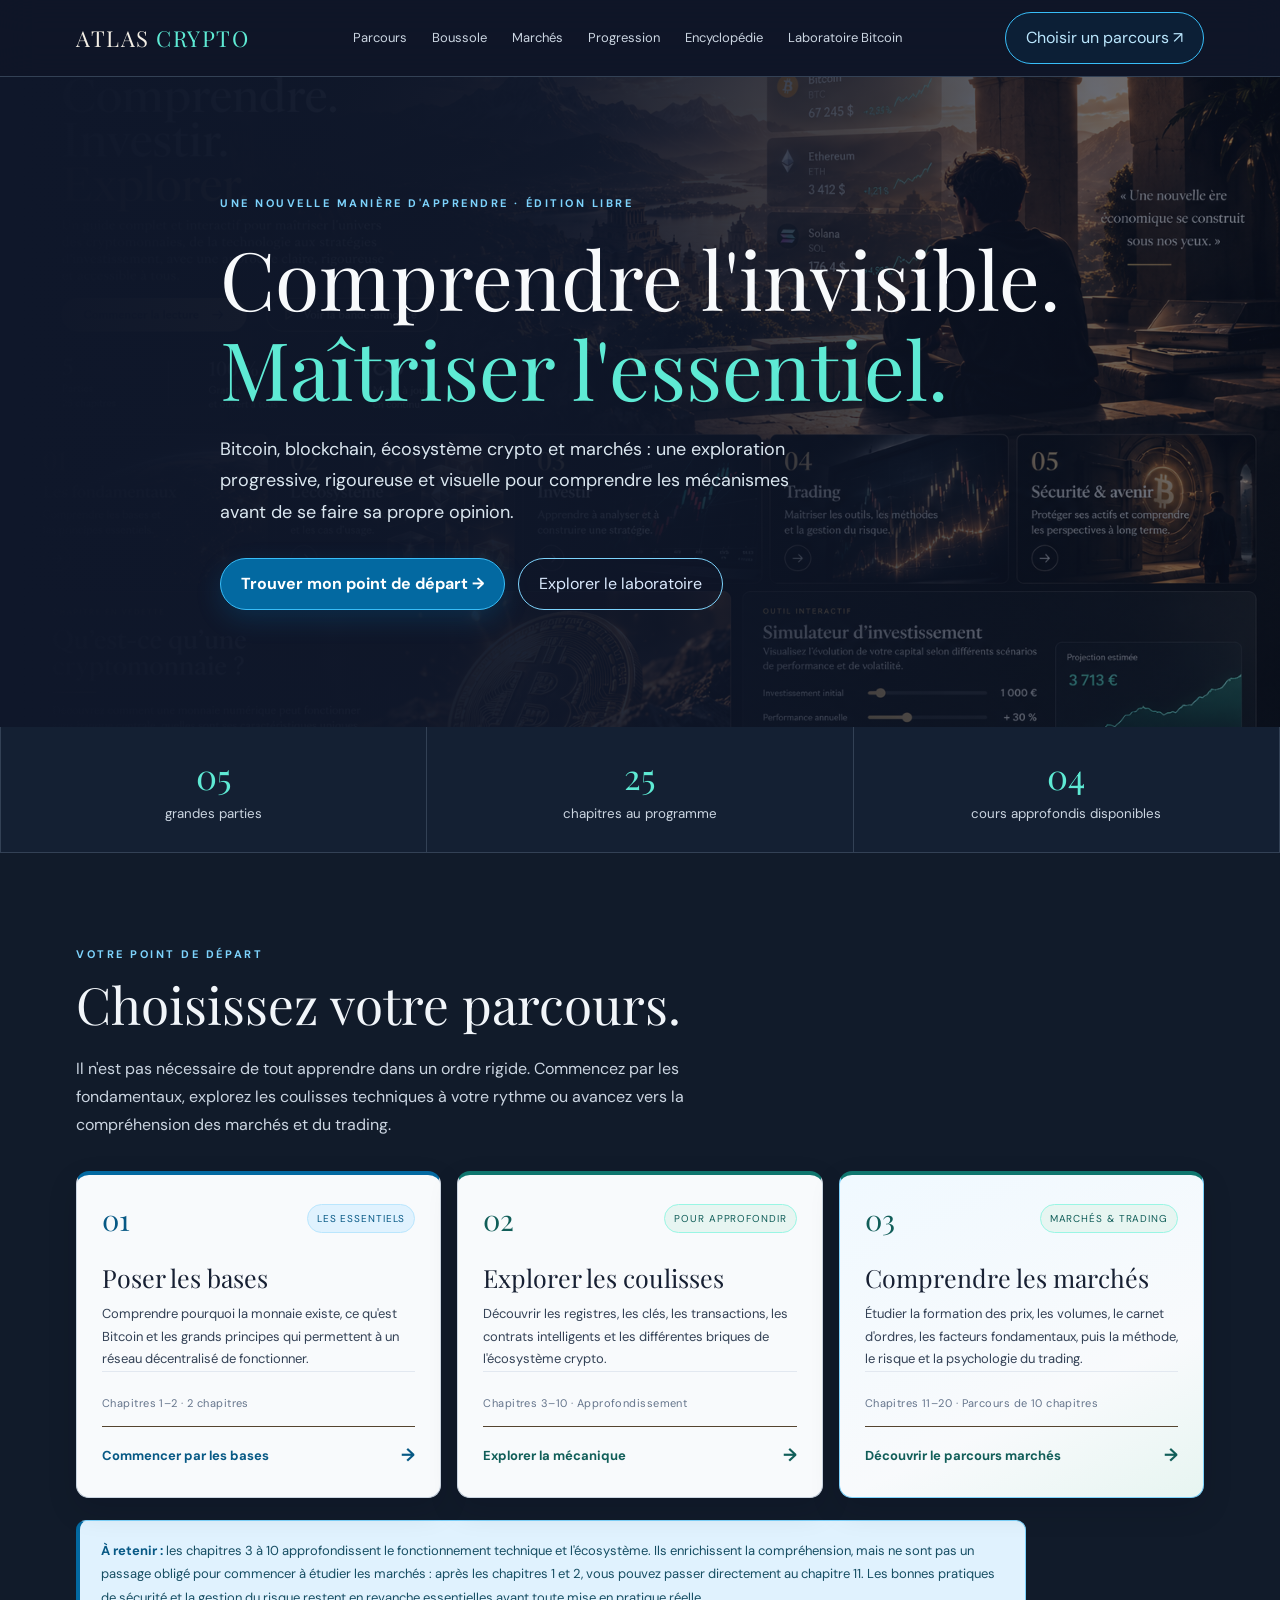
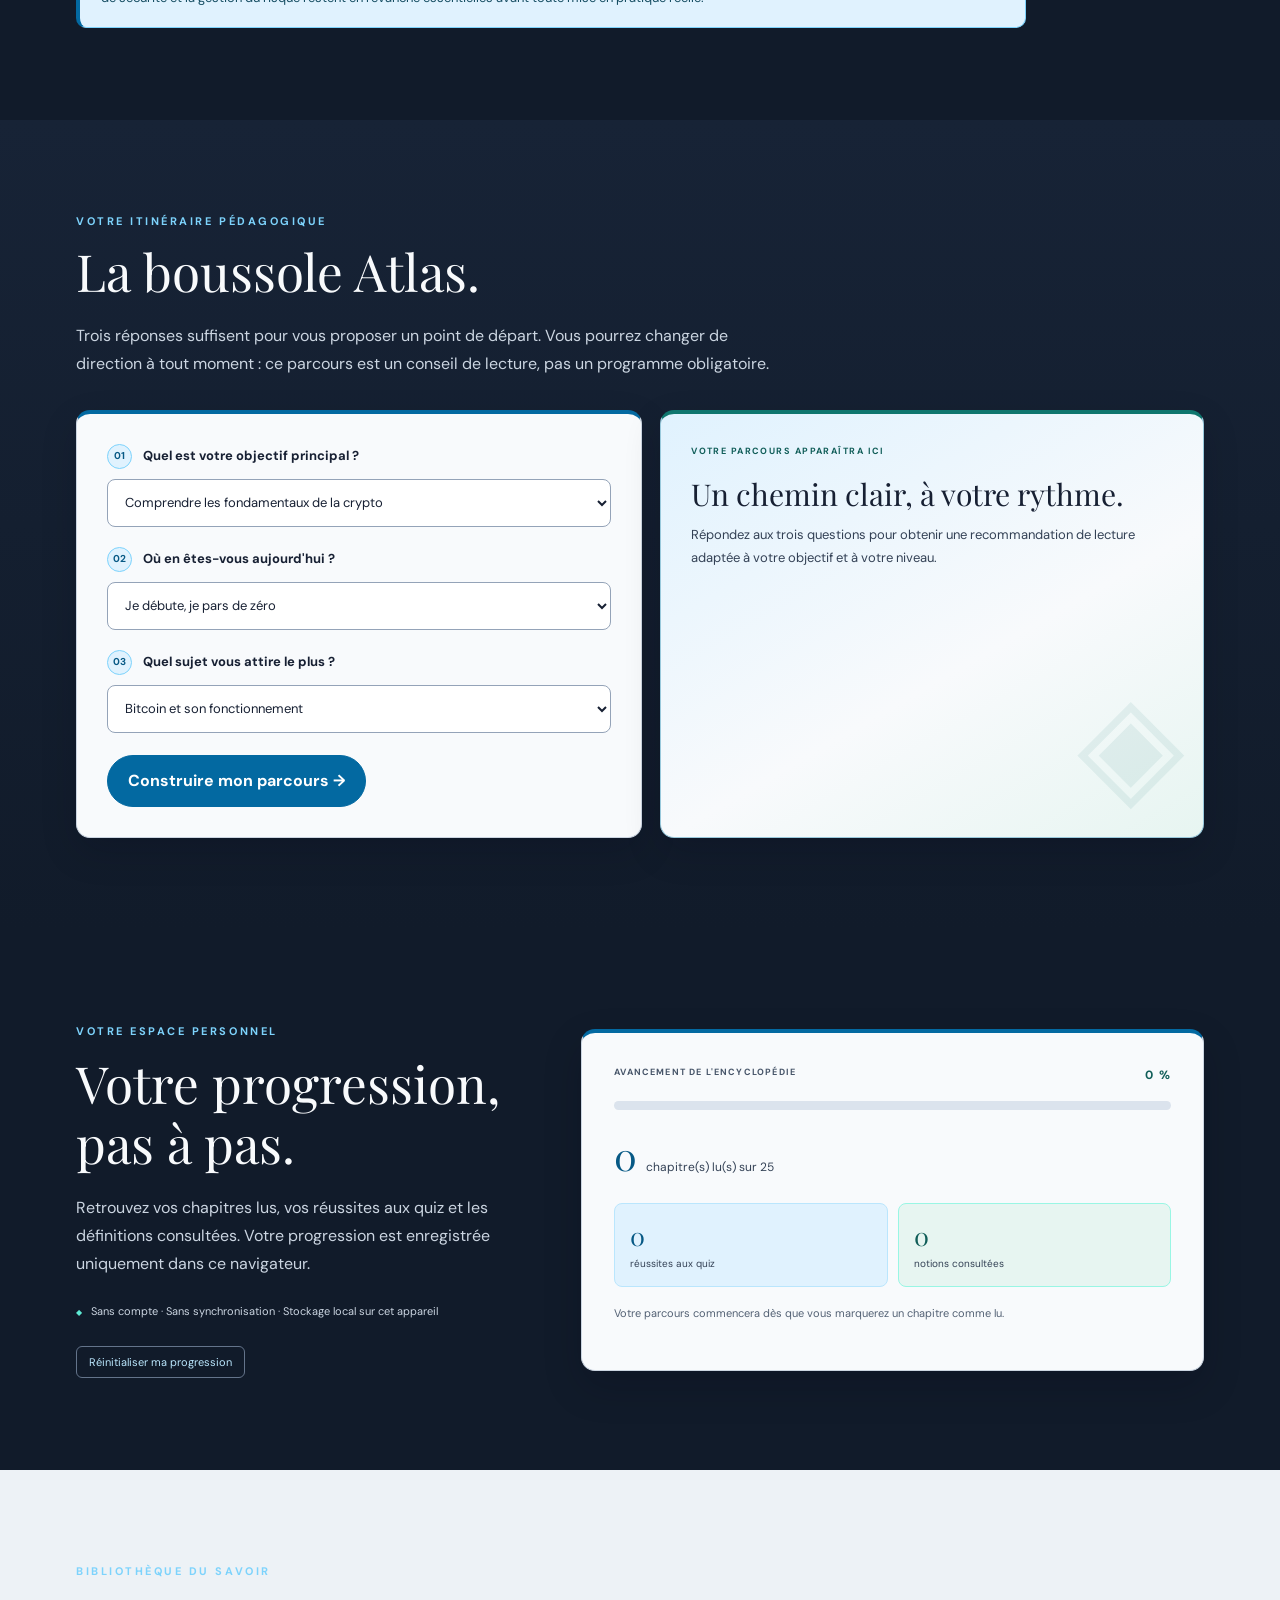
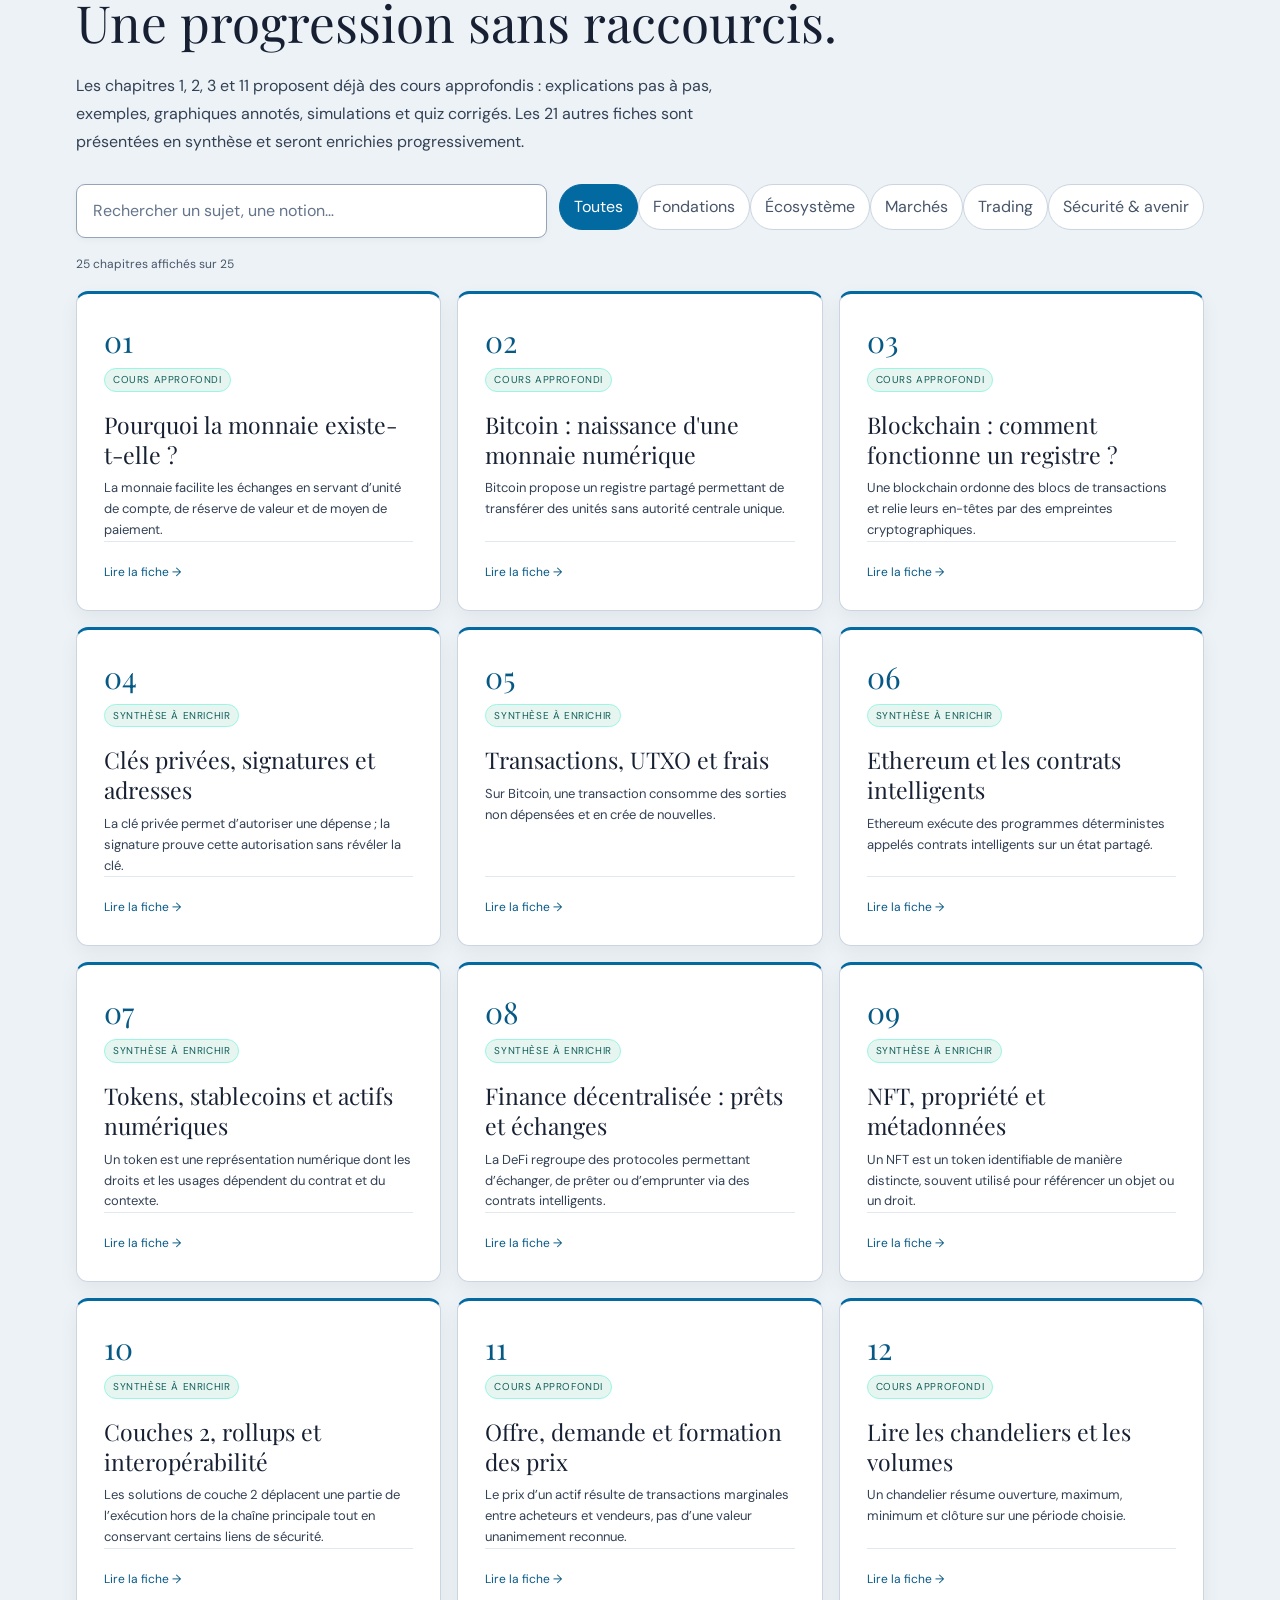
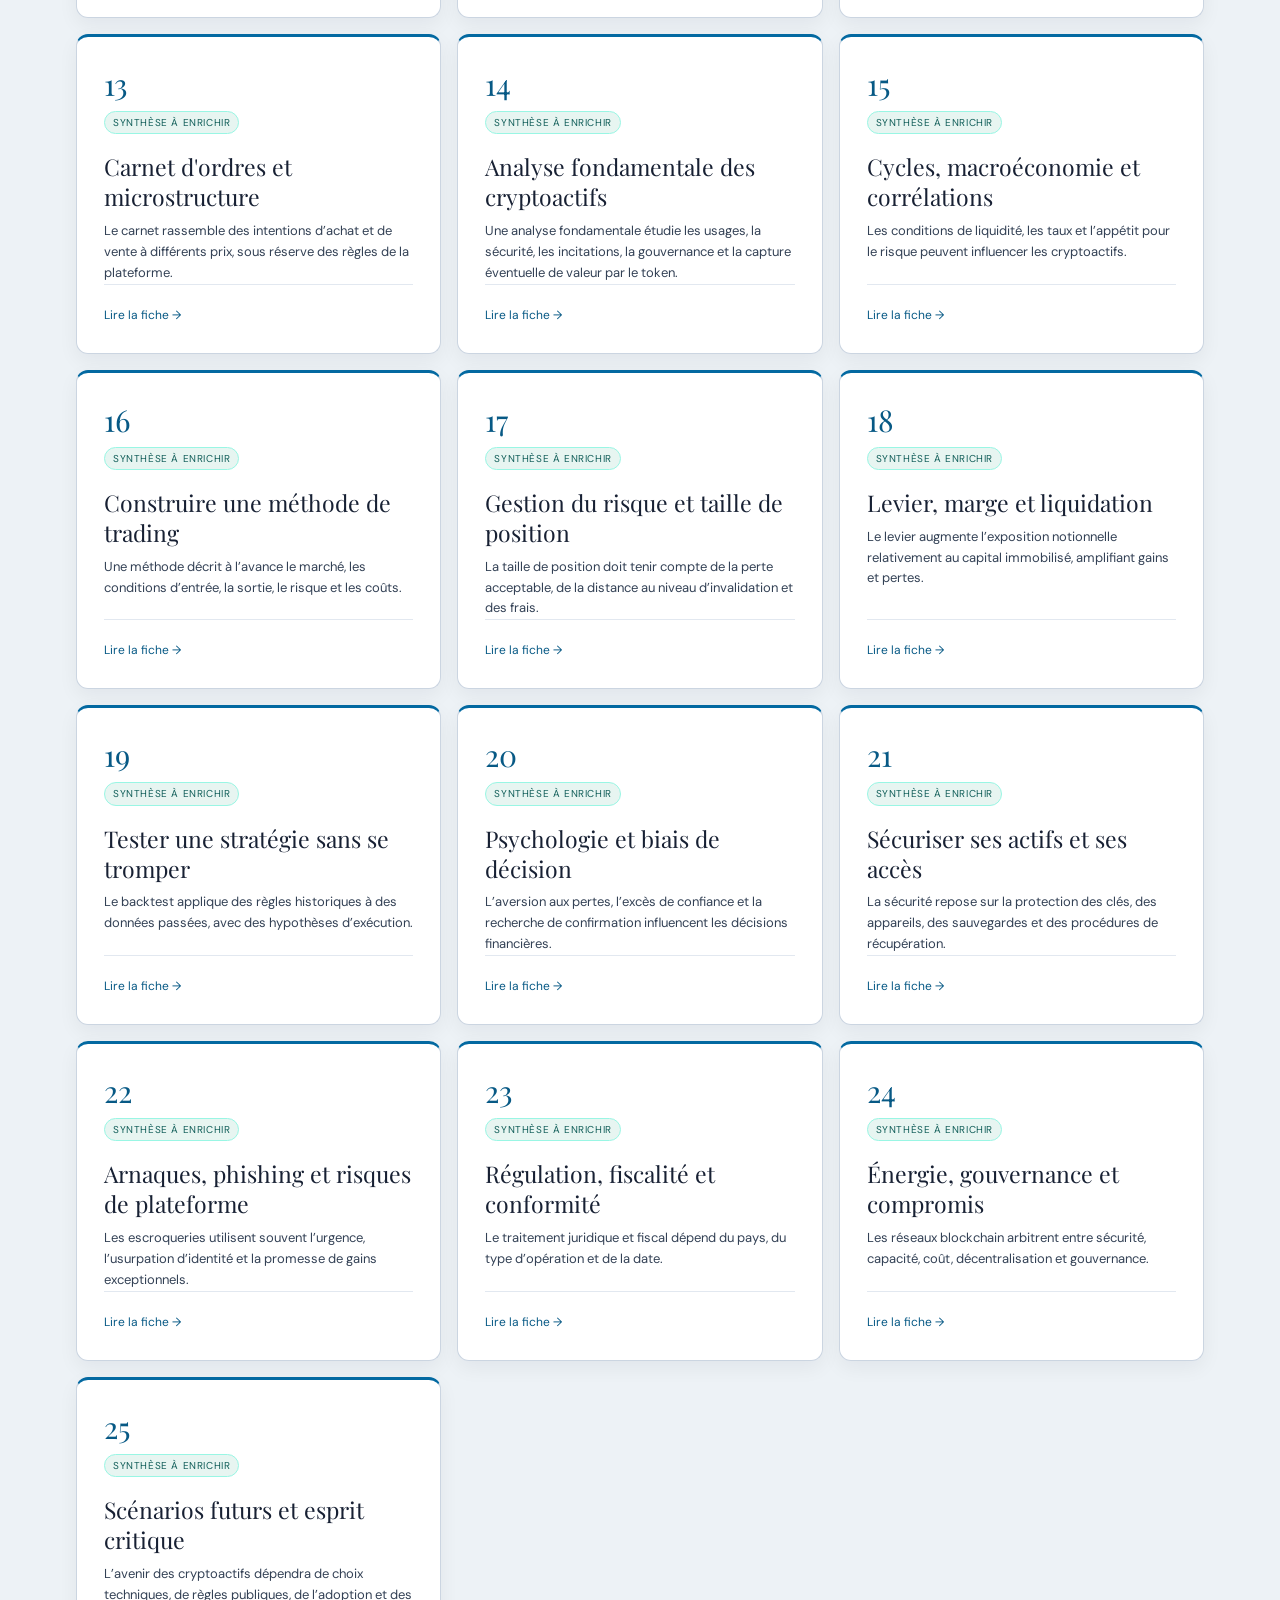
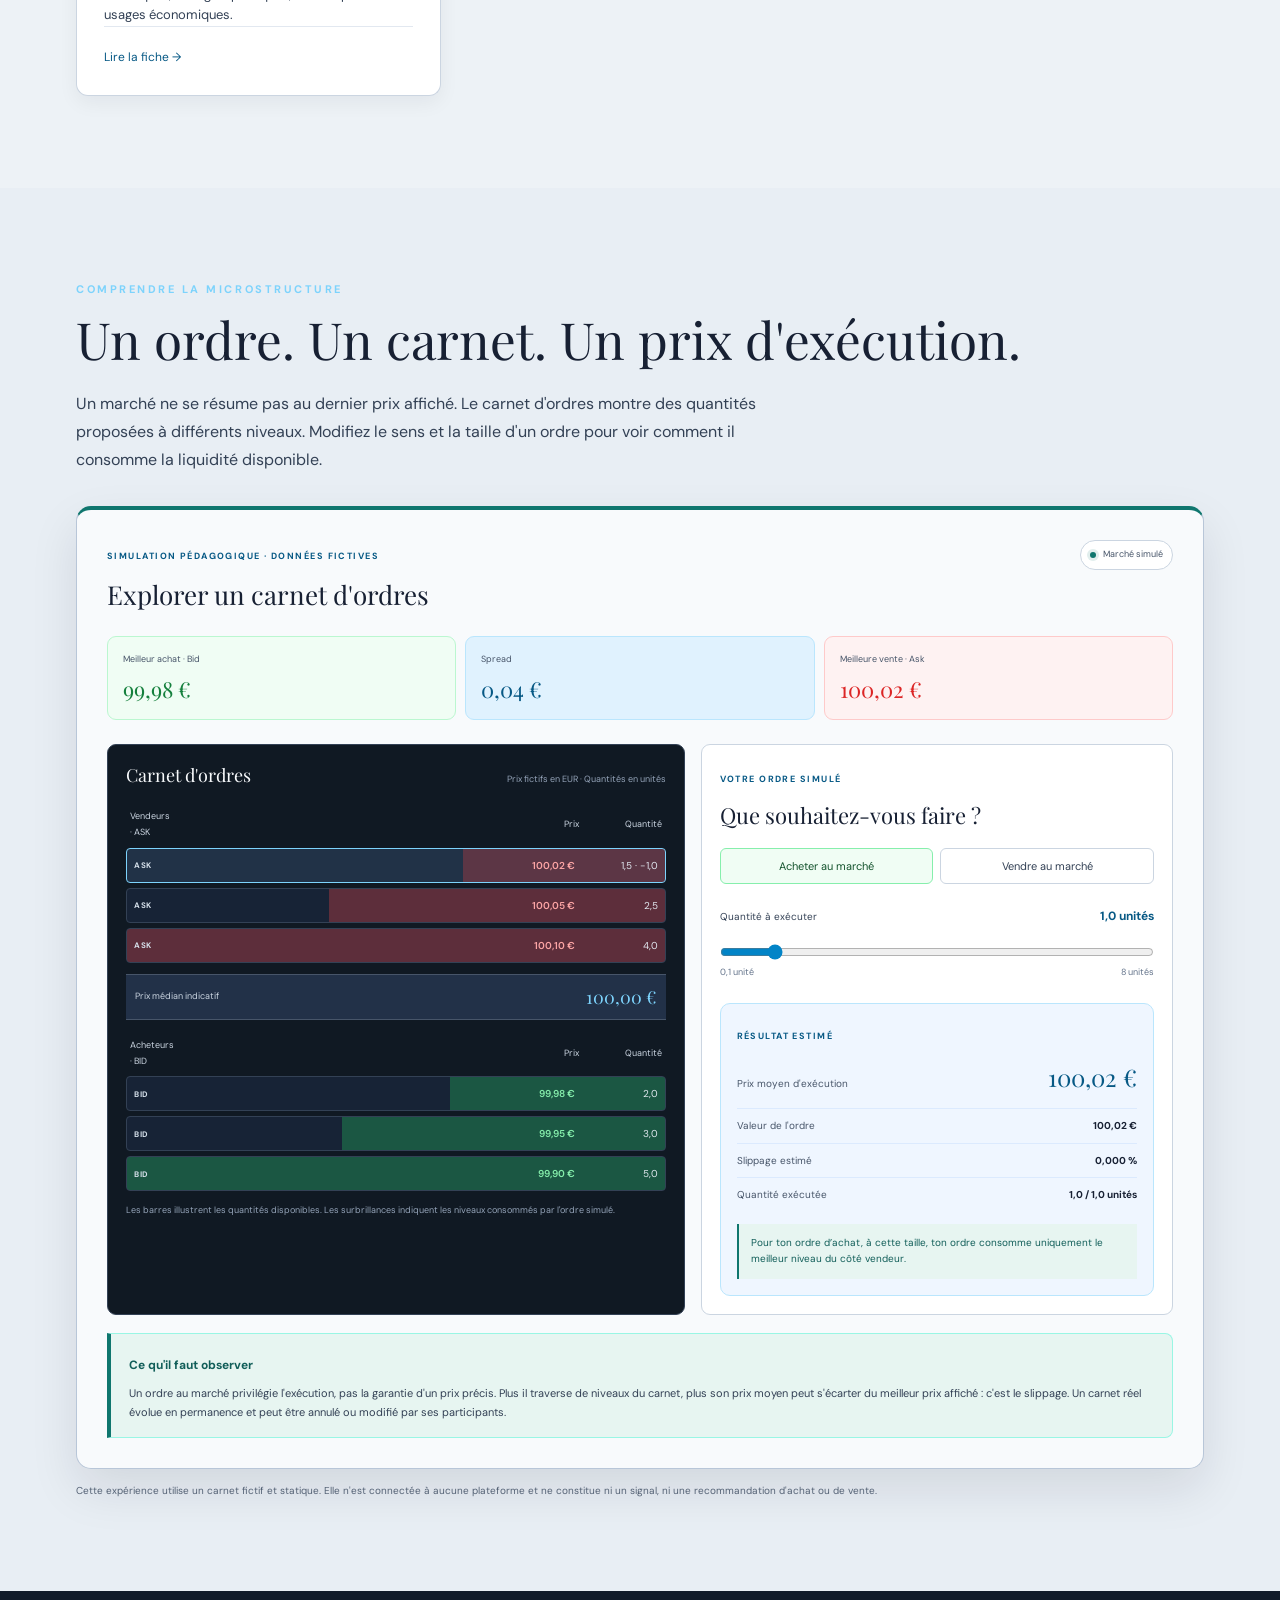
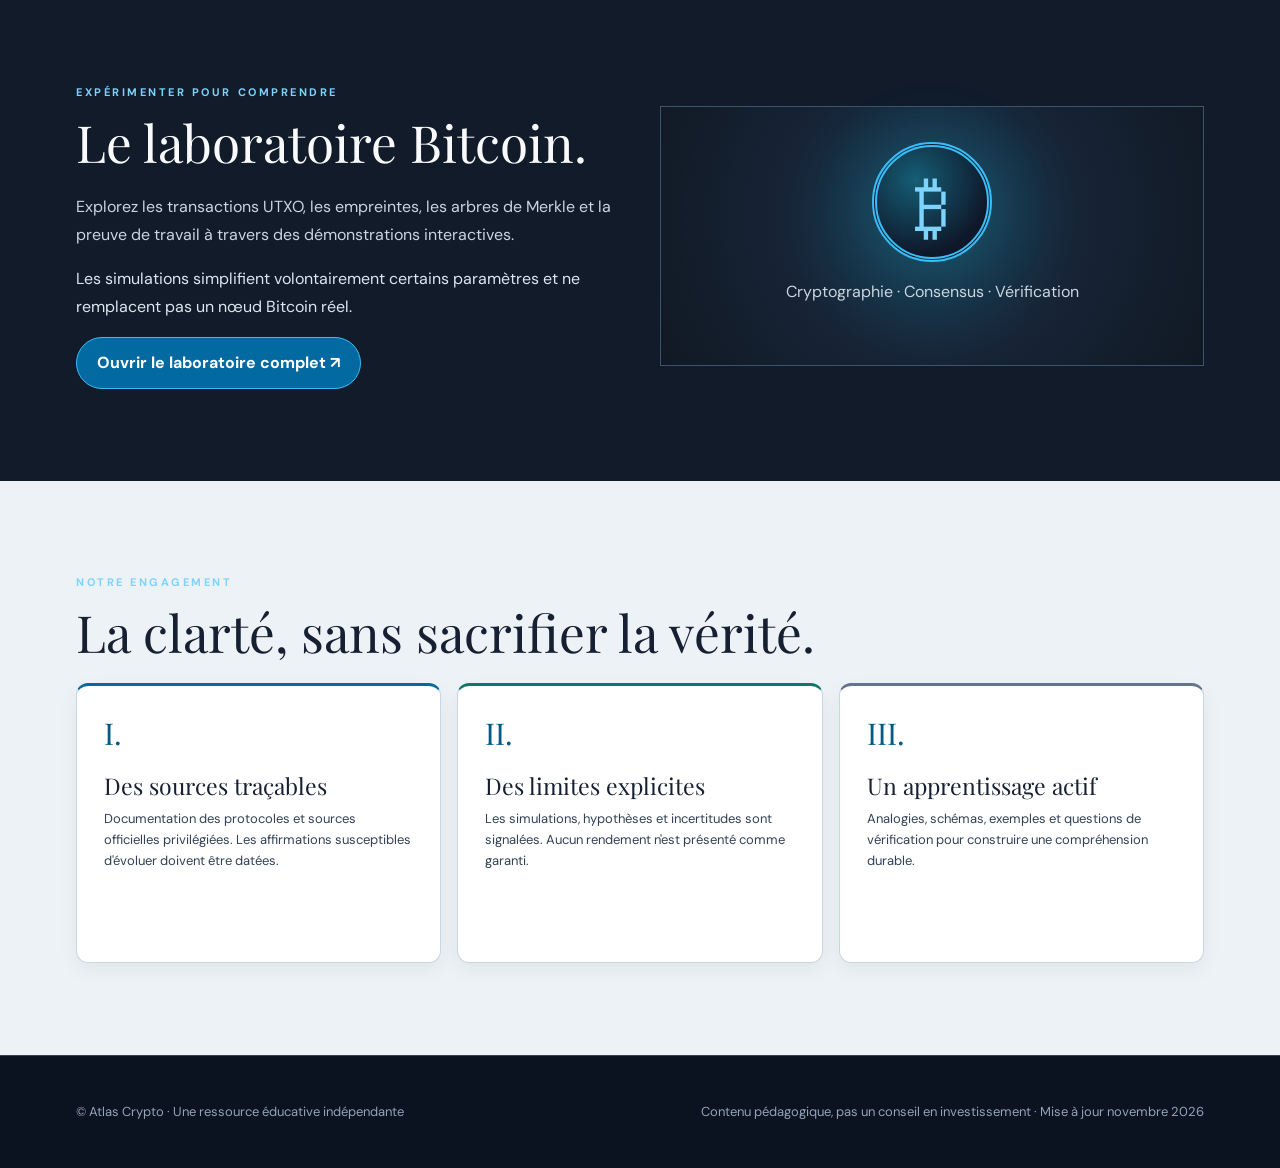
==== commit 8348d47c: "Load homepage visual refresh stylesheet" ====
--- a/index.html
+++ b/index.html
@@ -3,7 +3,7 @@
 <head>
   <meta charset="utf-8">
   <meta name="viewport" content="width=device-width,initial-scale=1">
-  <meta name="theme-color" content="#100f0e">
+  <meta name="theme-color" content="#0f172a">
   <meta name="description" content="Atlas Crypto : une encyclopédie gratuite et interactive pour comprendre Bitcoin, la blockchain, les marchés et le trading, des bases aux mécanismes avancés.">
   <meta property="og:type" content="website">
   <meta property="og:title" content="Atlas Crypto — Comprendre avant d'agir">
@@ -17,6 +17,7 @@
   <link rel="stylesheet" href="candles-courses.css">
   <link rel="stylesheet" href="foundations-courses.css">
   <link rel="stylesheet" href="markets-visual-refresh.css">
+  <link rel="stylesheet" href="home-visual-refresh.css">
 </head>
 <body>
   <a class="skip" href="#main">Aller au contenu</a>
--- a/style.css
+++ b/style.css
@@ -413,3 +413,10 @@
 @media(prefers-reduced-motion:reduce){
   .progress-track>span,.guide-chapter-link span:last-child{transition:none}
 }
+
+/* Homepage order-book contrast pass: keep partial fills legible over tinted rows. */
+.market-book-row>span.market-level-side{color:#d6e0ea}
+.market-book-levels.asks .market-book-row.is-consumed strong,
+.market-book-levels.asks .market-book-row.is-partial strong{color:#f6c5b6}
+.market-book-levels.bids .market-book-row.is-consumed strong,
+.market-book-levels.bids .market-book-row.is-partial strong{color:#b7f0c7}
--- a/candles-courses.css
+++ b/candles-courses.css
@@ -160,3 +160,6 @@
   background:#e2e8f0;
   color:#334155;
 }
+
+/* Accessibility audit: small labels on the warm-neutral simulator surface. */
+#lesson-content .m12-lab-card .m12-lab-heading>div>span{color:#536174}
--- a/foundations-courses.css
+++ b/foundations-courses.css
@@ -2180,3 +2180,79 @@
   background:var(--fc-blue-soft);
   border-color:#bae6fd;
 }
+
+/* Accessibility audit corrections: all labels on pale learning surfaces need
+   the same high-contrast blue/slate ink as their card body. */
+#lesson-content #troc>figure>figcaption{color:#536174!important}
+#lesson-content .lesson-lab-box .lesson-kicker,
+#lesson-content .distinction-panel .lesson-kicker,
+#lesson-content .loan-header .lesson-kicker,
+#lesson-content .inflation-story .lesson-kicker,
+#lesson-content .calculator-heading .lesson-kicker,
+#lesson-content #ch3-chain-lab>.ch3-lab-head>.lesson-kicker,
+#lesson-content #ch3-merkle-lab>.ch3-lab-head>.lesson-kicker{
+  color:#075985!important;
+}
+#lesson-content #retenir .takeaway-grid>div h3{color:#172033!important}
+#lesson-content #btc-probleme .btc-caveat>b,
+#lesson-content #btc-double-depense .btc-caveat>b,
+#lesson-content #btc-preuve-travail .btc-caveat>b,
+#lesson-content #btc-emission .btc-caveat>b{color:#334155!important}
+#lesson-content .btc-conflict-lab .lesson-kicker,
+#lesson-content .btc-role-lab>.lesson-kicker,
+#lesson-content .btc-flow-lab .btc-lab-heading>.lesson-kicker,
+#lesson-content .btc-halving-lab>.lesson-kicker{
+  color:#075985!important;
+}
+#lesson-content #btc-parcours-transaction .btc-flow-step>b{color:#172033}
+#lesson-content #btc-parcours-transaction .btc-flow-step>small{color:#475569}
+#lesson-content #btc-parcours-transaction .btc-flow-step.active>b{color:#fff}
+#lesson-content #btc-parcours-transaction .btc-flow-step.active>small{color:#dbeafe}
+#lesson-content #btc-parcours-transaction #btc-flow-detail>span{color:#075985}
+#lesson-content #btc-parcours-transaction .btc-flow-note>b{color:#115e59}
+#lesson-content #ch3-consensus .ch3-consensus-compare .ch3-card-kicker{color:#075985}
+
+/* Optional advanced notes: preserve the technical detail without interrupting
+   the beginner's main learning path. */
+#lesson-content details.fc-advanced{
+  margin:18px 0 22px;
+  border:1px solid #a9c7dc;
+  border-left:4px solid #0f766e;
+  border-radius:11px;
+  background:#f1f7fa;
+  color:#334155;
+  overflow:hidden;
+}
+#lesson-content details.fc-advanced>summary{
+  display:list-item;
+  padding:13px 16px;
+  color:#075985;
+  font-weight:700;
+  line-height:1.5;
+  cursor:pointer;
+}
+#lesson-content details.fc-advanced>summary:focus-visible{
+  outline:3px solid #0284c7;
+  outline-offset:-3px;
+}
+#lesson-content details.fc-advanced[open]>summary{
+  border-bottom:1px solid #cbdde8;
+  background:#e5f1f6;
+}
+#lesson-content details.fc-advanced .fc-advanced-content{
+  padding:12px 16px 16px;
+  color:#334155;
+}
+#lesson-content details.fc-advanced .fc-advanced-content>p{
+  color:#334155!important;
+}
+#lesson-content details.fc-advanced .fc-advanced-content>p:last-child{
+  margin-bottom:0;
+}
+#lesson-content details.fc-advanced .fc-advanced-content .lesson-figure{
+  margin:14px 0 0;
+}
+@media(max-width:600px){
+  #lesson-content details.fc-advanced>summary{padding:12px}
+  #lesson-content details.fc-advanced .fc-advanced-content{padding:10px 12px 13px}
+}
--- a/markets-visual-refresh.css
+++ b/markets-visual-refresh.css
@@ -438,3 +438,23 @@
   #lesson-content .m11-sim-level,
   #lesson-content .m11-sim-track i{transition:none!important}
 }
+
+/* Audit correction — keep the example caption in normal flow below its cards.
+   The legacy stylesheet used a negative top margin here, which pulled the
+   sentence up into the card bottoms on the Chapter 11 desktop layout. */
+#lesson-content .m11-caption{
+  display:block;
+  position:relative;
+  z-index:1;
+  margin:12px 0 22px!important;
+  padding:0;
+  color:#94a3b8!important;
+  line-height:1.55!important;
+}
+#lesson-content .m11-price-anatomy{
+  margin-bottom:0;
+}
+
+/* Accessibility audit: titles and methodological notes on pale surfaces. */
+#lesson-content .m11-two-col article>b{color:#075985}
+#lesson-content .m11-sim-method{color:#536174!important}
--- a/home-visual-refresh.css
+++ b/home-visual-refresh.css
@@ -0,0 +1,528 @@
+/* Atlas Crypto — homepage visual harmonization.
+   Editorial navy canvas + clear learning surfaces + blue/teal accents.
+   Green/red are reserved for market-side semantics and validation states. */
+:root{
+  --atlas-ink:#172033;
+  --atlas-body:#334155;
+  --atlas-muted:#64748b;
+  --atlas-line:#cbd5e1;
+  --atlas-paper:#f8fafc;
+  --atlas-paper-soft:#f1f5f9;
+  --atlas-blue:#0369a1;
+  --atlas-blue-deep:#075985;
+  --atlas-blue-soft:#e0f2fe;
+  --atlas-teal:#0f766e;
+  --atlas-teal-deep:#115e59;
+  --atlas-teal-soft:#e7f5f1;
+  --atlas-red:#dc2626;
+  --atlas-red-soft:#fef2f2;
+  --atlas-green:#15803d;
+  --atlas-green-soft:#f0fdf4;
+  --atlas-night:#101923;
+  --atlas-night-panel:#172336;
+}
+
+/* Main navigation — stays editorial and dark, with the new cool accent family. */
+.top{
+  background:rgba(15,23,42,.94);
+  border-bottom:1px solid #334155;
+}
+.top nav#primary-nav{color:#cbd5e1}
+.top nav#primary-nav a{color:#cbd5e1;transition:color .18s ease}
+.top nav#primary-nav a:hover,
+.top nav#primary-nav a:focus-visible{color:#5eead4}
+.brand span{color:#5eead4}
+.top .pill{
+  color:#bae6fd;
+  border-color:#38bdf8;
+  background:rgba(3,105,161,.12);
+}
+.top .pill:hover{background:#075985;color:#fff;border-color:#38bdf8}
+.nav-toggle{
+  color:#e2e8f0;
+  background:#172336;
+  border-color:#475569;
+}
+.nav-toggle:hover{border-color:#38bdf8;color:#fff}
+.skip:focus{outline:3px solid #38bdf8}
+
+/* Hero — retain the photographic atmosphere, replace the gold glow with blue/teal. */
+#home .hero{
+  background-image:linear-gradient(90deg,#0f172a 1%,rgba(15,23,42,.95) 43%,rgba(15,23,42,.52) 100%),url('cover.png');
+  background-color:#0f172a;
+}
+#home .hero .eyebrow,
+#home .eyebrow{color:#7dd3fc}
+#home .hero h1{color:#f8fafc}
+#home .hero h1 em{color:#5eead4}
+#home .hero p{color:#dbe7f0}
+#home .hero .cta{
+  color:#fff;
+  background:#0369a1;
+  border-color:#38bdf8;
+  box-shadow:0 9px 26px rgba(2,132,199,.2);
+}
+#home .hero .cta:hover{background:#075985;border-color:#7dd3fc;transform:translateY(-1px)}
+#home .hero .pill{
+  color:#dbeafe;
+  background:rgba(15,23,42,.34);
+  border-color:#7dd3fc;
+}
+#home .hero .pill:hover{background:#164e63;border-color:#5eead4;color:#fff}
+
+/* The three headline statistics form a compact dark-blue strip. */
+#home>.stats{
+  background:#334155;
+  border-color:#334155;
+  gap:1px;
+}
+#home>.stats>div{background:#142033}
+#home>.stats strong{color:#5eead4}
+#home>.stats small{color:#cbd5e1}
+
+/* Guided pathways — light cards use the same paper / ink contrast as lesson cards. */
+#home #parcours{
+  background:#111b2a;
+}
+#home #parcours h2,
+#home #parcours .sub{color:#f1f5f9}
+#home #parcours .sub{color:#cbd5e1}
+#home #parcours .path-card{
+  color:var(--atlas-ink);
+  background:var(--atlas-paper);
+  border:1px solid var(--atlas-line);
+  border-top:4px solid var(--atlas-blue);
+  border-radius:13px;
+  box-shadow:0 12px 30px rgba(2,8,23,.13);
+  transition:transform .2s ease,border-color .2s ease,box-shadow .2s ease;
+}
+#home #parcours .path-card:nth-child(2){border-top-color:var(--atlas-teal)}
+#home #parcours .path-card:hover{
+  transform:translateY(-4px);
+  border-color:#7dd3fc;
+  box-shadow:0 18px 34px rgba(2,8,23,.19);
+}
+#home #parcours .path-card-featured{
+  background:linear-gradient(155deg,#f0f9ff 0%,#f8fafc 66%,#e7f5f1 100%);
+  border:1px solid #7dd3fc;
+  border-top:4px solid var(--atlas-teal);
+}
+#home #parcours .path-number{color:var(--atlas-blue-deep)}
+#home #parcours .path-card:nth-child(2) .path-number,
+#home #parcours .path-card-featured .path-number{color:var(--atlas-teal-deep)}
+#home #parcours .path-tag{
+  padding:5px 9px;
+  border:1px solid #bae6fd;
+  border-radius:30px;
+  background:var(--atlas-blue-soft);
+  color:var(--atlas-blue-deep);
+}
+#home #parcours .path-card:nth-child(2) .path-tag,
+#home #parcours .path-card-featured .path-tag{
+  border-color:#99f6e4;
+  background:var(--atlas-teal-soft);
+  color:var(--atlas-teal-deep);
+}
+#home #parcours .path-card h3{color:var(--atlas-ink)}
+#home #parcours .path-card p{color:var(--atlas-body)}
+#home #parcours .path-detail{
+  color:var(--atlas-muted);
+  border-top:1px solid #e2e8f0;
+}
+#home #parcours .path-link{color:var(--atlas-blue-deep)}
+#home #parcours .path-card:nth-child(2) .path-link,
+#home #parcours .path-card-featured .path-link{color:var(--atlas-teal-deep)}
+#home #parcours .path-link:hover{color:#0284c7}
+#home #parcours .path-note{
+  color:#164e63;
+  background:#e0f2fe;
+  border:1px solid #7dd3fc;
+  border-left:4px solid var(--atlas-blue);
+  border-radius:10px;
+}
+#home #parcours .path-note strong{color:#075985}
+
+/* Boussole — bright, tactile form controls; the recommendation is a calm teal surface. */
+#home #boussole{
+  background:linear-gradient(180deg,#172336 0%,#111b2a 100%);
+}
+#home #boussole h2{color:#f8fafc}
+#home #boussole .sub{color:#cbd5e1}
+#home #boussole .guide-form,
+#home #boussole .guide-result{
+  color:var(--atlas-ink);
+  border:1px solid var(--atlas-line);
+  border-radius:14px;
+  background:var(--atlas-paper);
+  box-shadow:0 14px 36px rgba(2,8,23,.16);
+}
+#home #boussole .guide-form{border-top:4px solid var(--atlas-blue)}
+#home #boussole .guide-question label{color:var(--atlas-ink)}
+#home #boussole .guide-question label span{
+  color:var(--atlas-blue-deep);
+  border-color:#7dd3fc;
+  background:var(--atlas-blue-soft);
+}
+#home #boussole .guide-question select{
+  color:var(--atlas-ink);
+  border:1px solid #94a3b8;
+  background:#fff;
+  border-radius:8px;
+}
+#home #boussole .guide-question select:hover{border-color:#38bdf8}
+#home #boussole .guide-question select:focus-visible{
+  outline:3px solid #7dd3fc;
+  outline-offset:2px;
+  border-color:var(--atlas-blue);
+}
+#home #boussole .guide-submit{
+  color:#fff;
+  background:var(--atlas-blue);
+  border-color:var(--atlas-blue);
+}
+#home #boussole .guide-submit:hover{background:var(--atlas-blue-deep);border-color:#38bdf8}
+#home #boussole .guide-result{
+  background:linear-gradient(150deg,#e0f2fe 0%,#f8fafc 58%,#e7f5f1 100%);
+  border-color:#99c9dc;
+  border-top:4px solid var(--atlas-teal);
+}
+#home #boussole .guide-result-kicker{color:var(--atlas-teal-deep)}
+#home #boussole .guide-result h3{color:var(--atlas-ink)}
+#home #boussole .guide-result>p{color:var(--atlas-body)}
+#home #boussole .guide-result-mark{color:rgba(15,118,110,.08)}
+#home #boussole .guide-chapter-link{
+  color:var(--atlas-ink);
+  background:#fff;
+  border:1px solid #cbd5e1;
+}
+#home #boussole .guide-chapter-link>span:first-child{color:var(--atlas-blue-deep)}
+#home #boussole .guide-chapter-link>span:last-child{color:var(--atlas-teal)}
+#home #boussole .guide-chapter-link:hover{
+  border-color:#0f766e;
+  background:#e7f5f1;
+}
+#home #boussole .guide-result .guide-result-foot{color:#536174}
+
+/* Local progress — cool dark section around a readable, light dashboard. */
+#home #ma-progression{
+  background:#111b2a;
+}
+#home #ma-progression h2{color:#f8fafc}
+#home #ma-progression .sub{color:#cbd5e1}
+#home #ma-progression .progress-privacy{color:#cbd5e1}
+#home #ma-progression .progress-privacy span{color:#5eead4}
+#home #ma-progression .progress-reset{
+  color:#bae6fd;
+  border-color:#64748b;
+  background:transparent;
+}
+#home #ma-progression .progress-reset:hover{
+  color:#fff;
+  border-color:#38bdf8;
+  background:#172336;
+}
+#home #ma-progression .progress-panel{
+  color:var(--atlas-ink);
+  border:1px solid var(--atlas-line);
+  border-top:4px solid var(--atlas-blue);
+  border-radius:14px;
+  background:var(--atlas-paper);
+  box-shadow:0 16px 38px rgba(2,8,23,.18);
+}
+#home #ma-progression .progress-topline{color:#475569}
+#home #ma-progression .progress-topline strong{color:var(--atlas-teal-deep)}
+#home #ma-progression .progress-track{background:#dbe3ed}
+#home #ma-progression .progress-track>span{
+  background:linear-gradient(90deg,#0284c7 0%,#0f766e 100%);
+}
+#home #ma-progression .progress-count strong{color:var(--atlas-blue-deep)}
+#home #ma-progression .progress-count span{color:var(--atlas-body)}
+#home #ma-progression .progress-metrics>div{
+  background:var(--atlas-blue-soft);
+  border:1px solid #bae6fd;
+}
+#home #ma-progression .progress-metrics>div:nth-child(2){
+  background:var(--atlas-teal-soft);
+  border-color:#99f6e4;
+}
+#home #ma-progression .progress-metrics strong{color:var(--atlas-blue-deep)}
+#home #ma-progression .progress-metrics>div:nth-child(2) strong{color:var(--atlas-teal-deep)}
+#home #ma-progression .progress-metrics span{color:var(--atlas-body)}
+#home #ma-progression .progress-footnote{color:#536174}
+
+/* Encyclopaedia and method cards — a consistent cool-paper card system. */
+#home #encyclopedie,
+#home #methode{
+  background:#edf2f6;
+}
+#home #encyclopedie h2,
+#home #methode h2{color:var(--atlas-ink)}
+#home #encyclopedie .sub,
+#home #methode .sub{color:var(--atlas-body)}
+#home #encyclopedie .search{
+  color:var(--atlas-ink);
+  border:1px solid #94a3b8;
+  background:#fff;
+  border-radius:9px;
+  box-shadow:0 2px 7px rgba(15,23,42,.04);
+}
+#home #encyclopedie .search::placeholder{color:#64748b}
+#home #encyclopedie .search:focus-visible{
+  outline:3px solid #bae6fd;
+  outline-offset:2px;
+  border-color:var(--atlas-blue);
+}
+#home #encyclopedie .filter{
+  color:#475569;
+  border:1px solid #cbd5e1;
+  background:#fff;
+  transition:background .18s ease,color .18s ease,border-color .18s ease;
+}
+#home #encyclopedie .filter:hover{
+  color:var(--atlas-blue-deep);
+  border-color:#7dd3fc;
+  background:var(--atlas-blue-soft);
+}
+#home #encyclopedie .filter.active{
+  color:#fff;
+  border-color:var(--atlas-blue);
+  background:var(--atlas-blue);
+}
+#home #encyclopedie .search-status{color:#475569}
+#home #encyclopedie .cards,
+#home #methode .cards{gap:16px}
+#home #encyclopedie .chapter,
+#home #methode .chapter{
+  min-width:0;
+  color:var(--atlas-ink);
+  background:#fff;
+  border:1px solid var(--atlas-line);
+  border-top:3px solid var(--atlas-blue);
+  border-radius:12px;
+  box-shadow:0 7px 20px rgba(15,23,42,.055);
+  transition:transform .2s ease,border-color .2s ease,box-shadow .2s ease;
+}
+#home #encyclopedie .chapter:hover,
+#home #methode .chapter:hover{
+  color:var(--atlas-ink);
+  border-color:#7dd3fc;
+  box-shadow:0 14px 30px rgba(15,23,42,.11);
+  transform:translateY(-3px);
+}
+#home #encyclopedie .chapter .index,
+#home #methode .chapter .index{color:var(--atlas-blue-deep)}
+#home #encyclopedie .chapter .chapter-status{
+  display:inline-flex;
+  align-self:flex-start;
+  margin:7px 0 0;
+  padding:4px 8px;
+  border:1px solid #99f6e4;
+  border-radius:30px;
+  background:var(--atlas-teal-soft);
+  color:var(--atlas-teal-deep);
+  font-size:10px;
+  line-height:1.35;
+}
+#home #encyclopedie .chapter h3,
+#home #methode .chapter h3{color:var(--atlas-ink)}
+#home #encyclopedie .chapter p,
+#home #methode .chapter p{color:var(--atlas-body)}
+#home #encyclopedie .chapter .bottom,
+#home #methode .chapter .bottom{
+  color:var(--atlas-blue-deep);
+  border-top:1px solid #e2e8f0;
+}
+#home #methode .chapter:nth-child(2){border-top-color:var(--atlas-teal)}
+#home #methode .chapter:nth-child(3){border-top-color:#64748b}
+
+/* Market workbench — pale shell, navy book, semantic red asks and green bids. */
+#home #market-lab{
+  background:#e8eef4;
+}
+#home #market-lab h2{color:var(--atlas-ink)}
+#home #market-lab .sub{color:var(--atlas-body)}
+#home #market-lab .market-lab{
+  color:var(--atlas-ink);
+  border:1px solid #b8c6d8;
+  border-top:4px solid var(--atlas-teal);
+  border-radius:15px;
+  background:#f8fafc;
+  box-shadow:0 20px 48px rgba(15,23,42,.1);
+}
+#home #market-lab .market-tag,
+#home #market-lab .market-panel-kicker{color:var(--atlas-blue-deep)}
+#home #market-lab .market-lab-heading h3{color:var(--atlas-ink)}
+#home #market-lab .market-live-indicator{
+  color:#475569;
+  border-color:#cbd5e1;
+  background:#fff;
+}
+#home #market-lab .market-live-indicator i{
+  background:#0f766e;
+  box-shadow:0 0 0 3px rgba(15,118,110,.12);
+}
+#home #market-lab .market-overview{
+  gap:9px;
+  border:0;
+  background:transparent;
+}
+#home #market-lab .market-overview>div{
+  border:1px solid #bae6fd;
+  border-radius:9px;
+  background:var(--atlas-blue-soft);
+}
+#home #market-lab .market-overview>div:first-child{
+  background:var(--atlas-green-soft);
+  border-color:#bbf7d0;
+}
+#home #market-lab .market-overview>div:last-child{
+  background:var(--atlas-red-soft);
+  border-color:#fecaca;
+}
+#home #market-lab .market-overview span{color:#475569}
+#home #market-lab .market-overview strong{color:var(--atlas-blue-deep)}
+#home #market-lab .market-overview>div:first-child strong{color:var(--atlas-green)}
+#home #market-lab .market-overview>div:last-child strong{color:var(--atlas-red)}
+#home #market-lab .market-book{
+  border-color:#334155;
+  background:var(--atlas-night);
+}
+#home #market-lab .market-book-head strong{color:#f8fafc}
+#home #market-lab .market-book-head span{color:#94a3b8}
+#home #market-lab .market-book-labels{color:#cbd5e1}
+#home #market-lab .market-book-row{
+  color:#e2e8f0;
+  border-color:#334155;
+  background:#172336;
+}
+#home #market-lab .market-book-levels.asks .market-book-row strong{color:#fca5a5}
+#home #market-lab .market-book-levels.bids .market-book-row strong{color:#86efac}
+#home #market-lab .market-book-levels.asks .market-book-row .market-depth-bar i{background:#ef4444}
+#home #market-lab .market-book-levels.bids .market-book-row .market-depth-bar i{background:#22c55e}
+#home #market-lab .market-book-row.is-consumed{
+  background:#273548;
+  border-color:#38bdf8;
+}
+#home #market-lab .market-book-row.is-partial{
+  background:#213247;
+  border-color:#7dd3fc;
+}
+#home #market-lab .market-book-row.is-consumed strong,
+#home #market-lab .market-book-row.is-partial strong{color:#f8fafc}
+#home #market-lab .market-mid-price{
+  border-color:#475569;
+  background:#223148;
+}
+#home #market-lab .market-mid-price span{color:#cbd5e1}
+#home #market-lab .market-mid-price strong{color:#7dd3fc}
+#home #market-lab .market-book-note{color:#94a3b8}
+#home #market-lab .market-order-panel{
+  border-color:#cbd5e1;
+  background:#fff;
+}
+#home #market-lab .market-order-panel h3{color:var(--atlas-ink)}
+#home #market-lab .market-side-toggle button{
+  color:var(--atlas-body);
+  background:#fff;
+  border-color:#cbd5e1;
+}
+#home #market-lab .market-side-toggle button:hover{border-color:#7dd3fc}
+#home #market-lab .market-side-toggle button[aria-pressed="true"][data-market-side="buy"]{
+  color:#14532d;
+  border-color:#86efac;
+  background:#f0fdf4;
+}
+#home #market-lab .market-side-toggle button[aria-pressed="true"][data-market-side="sell"]{
+  color:#991b1b;
+  border-color:#fca5a5;
+  background:#fef2f2;
+}
+#home #market-lab .market-quantity-label{color:var(--atlas-body)}
+#home #market-lab .market-quantity-label strong{color:var(--atlas-blue-deep)}
+#home #market-lab #market-quantity{accent-color:#0284c7}
+#home #market-lab .market-range-ends{color:#64748b}
+#home #market-lab .market-execution{
+  border:1px solid #bae6fd;
+  border-radius:10px;
+  background:#eff6ff;
+}
+#home #market-lab .market-execution-main span{color:#475569}
+#home #market-lab .market-execution-main strong{color:var(--atlas-blue-deep)}
+#home #market-lab .market-result-row{color:#475569;border-top-color:#dbeafe}
+#home #market-lab .market-result-row strong{color:var(--atlas-ink)}
+#home #market-lab .market-explanation{
+  border-left-color:var(--atlas-teal);
+  background:var(--atlas-teal-soft);
+  color:var(--atlas-teal-deep);
+}
+#home #market-lab .market-learning-note{
+  border:1px solid #99f6e4;
+  border-left:4px solid var(--atlas-teal);
+  background:var(--atlas-teal-soft);
+}
+#home #market-lab .market-learning-note strong{color:var(--atlas-teal-deep)}
+#home #market-lab .market-learning-note p{color:#334155}
+#home #market-lab .market-disclaimer{color:#536174}
+
+/* Bitcoin lab teaser and page footer. */
+#home #laboratoire{background:#111b2a}
+#home #laboratoire h2{color:#f8fafc}
+#home #laboratoire .sub{color:#cbd5e1}
+#home #laboratoire .container>div>p:not(.sub){color:#dbe7f0}
+#home #laboratoire .cta{
+  color:#fff;
+  background:var(--atlas-blue);
+  border-color:#38bdf8;
+}
+#home #laboratoire .cta:hover{background:var(--atlas-blue-deep)}
+#home #laboratoire .lab-card{
+  border:1px solid #3b536b;
+  background:radial-gradient(circle at 50% 42%,#164e63 0%,#172336 48%,#101923 100%);
+}
+#home #laboratoire .lab-card .coin{
+  color:#7dd3fc;
+  border-color:#38bdf8;
+  background:radial-gradient(circle at 35% 30%,#155e75,#0f172a 72%);
+  box-shadow:0 0 70px rgba(56,189,248,.16);
+}
+#home #laboratoire .lab-card p{color:#cbd5e1!important}
+.footer{
+  color:#94a3b8;
+  border-top:1px solid #334155;
+  background:#0b1220;
+}
+.footer .container{color:#94a3b8}
+
+/* Keep all cards fluid and the interaction states visible on compact screens. */
+#home .path-card,
+#home .guide-form,
+#home .guide-result,
+#home .progress-panel,
+#home .chapter,
+#home .market-book,
+#home .market-order-panel{min-width:0}
+#home button:focus-visible,
+#home a:focus-visible,
+#home input:focus-visible,
+#home select:focus-visible,
+.top a:focus-visible,
+.top button:focus-visible{
+  outline:3px solid #38bdf8;
+  outline-offset:3px;
+}
+@media(max-width:800px){
+  #home #parcours .path-card{width:100%}
+  #home #boussole .guide-result{min-height:240px}
+}
+@media(max-width:520px){
+  #home>.stats>div{padding:20px 8px}
+  #home #market-lab .market-overview{grid-template-columns:repeat(3,minmax(0,1fr))}
+  #home #market-lab .market-overview span{font-size:8px;line-height:1.4}
+  #home #market-lab .market-overview strong{font-size:16px}
+}
+@media(prefers-reduced-motion:reduce){
+  #home .path-card,
+  #home .chapter,
+  #home .guide-chapter-link,
+  #home .progress-track>span{transition:none!important}
+}
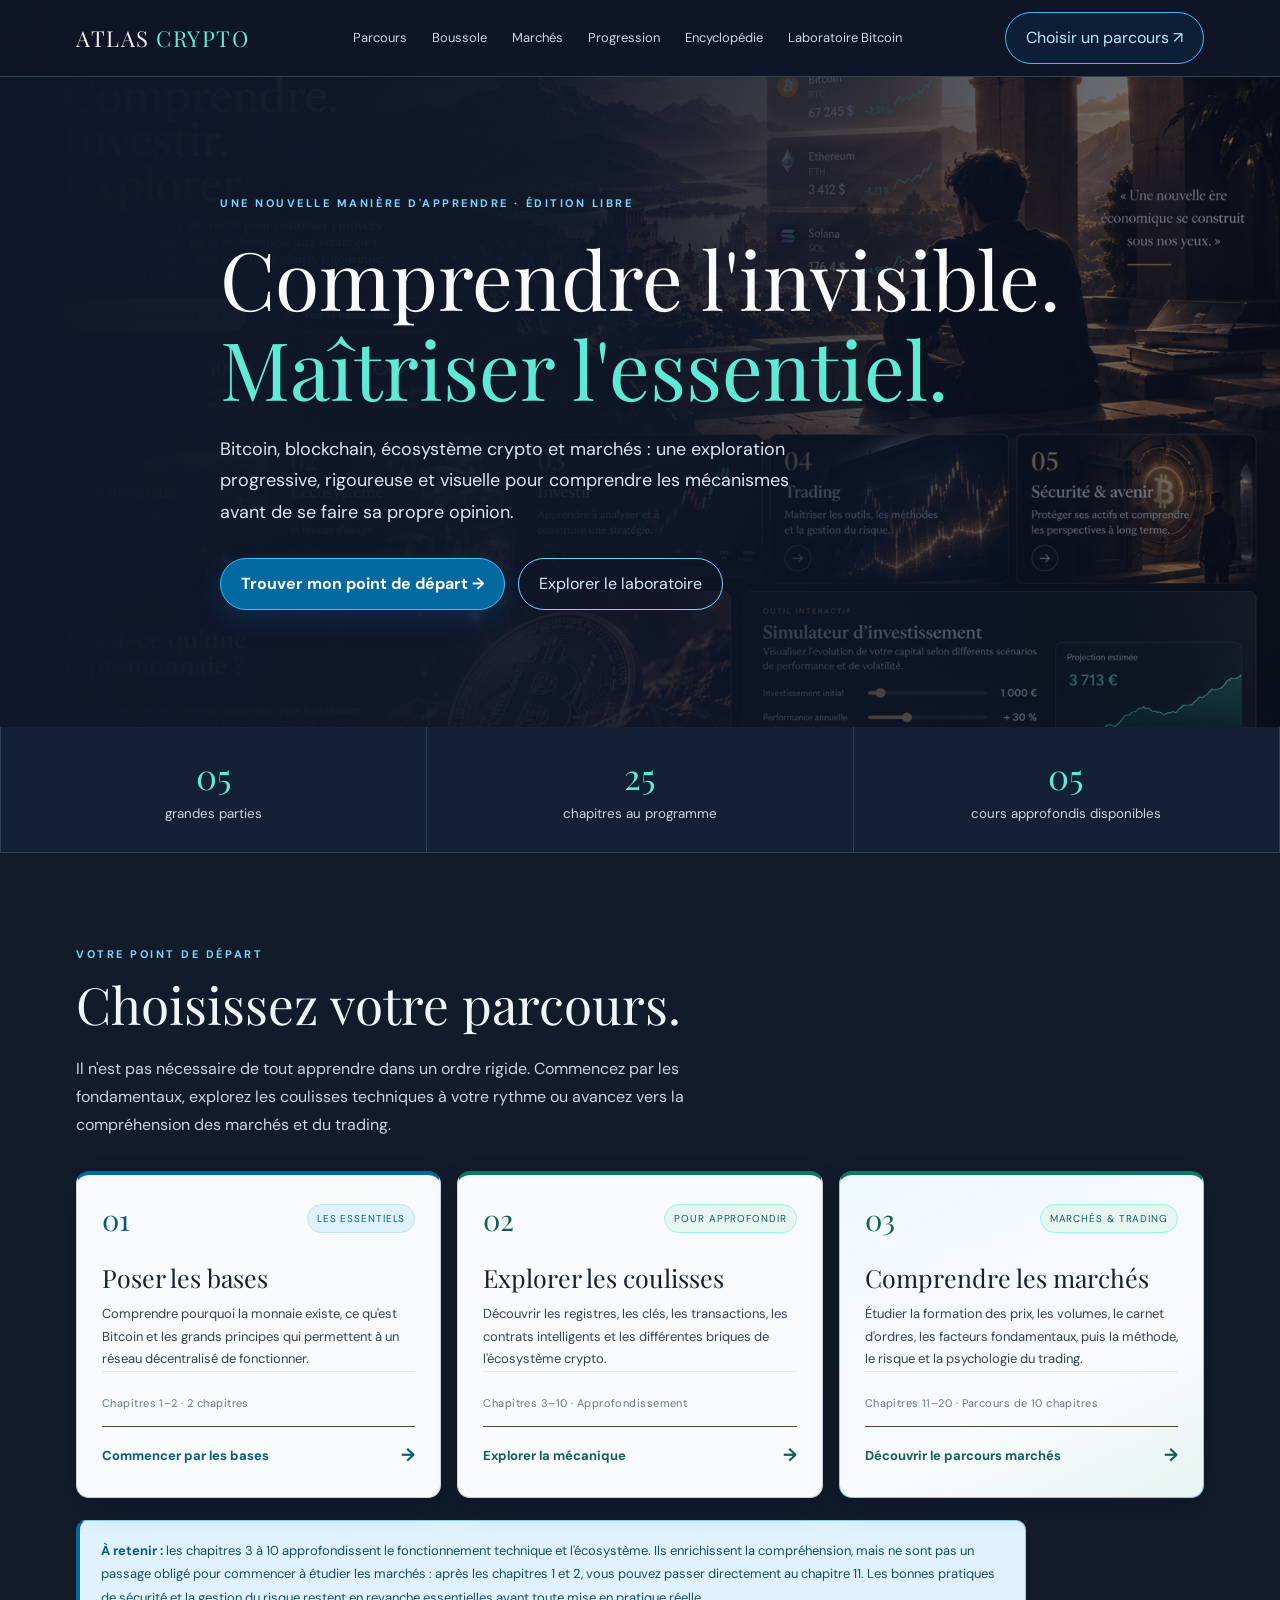
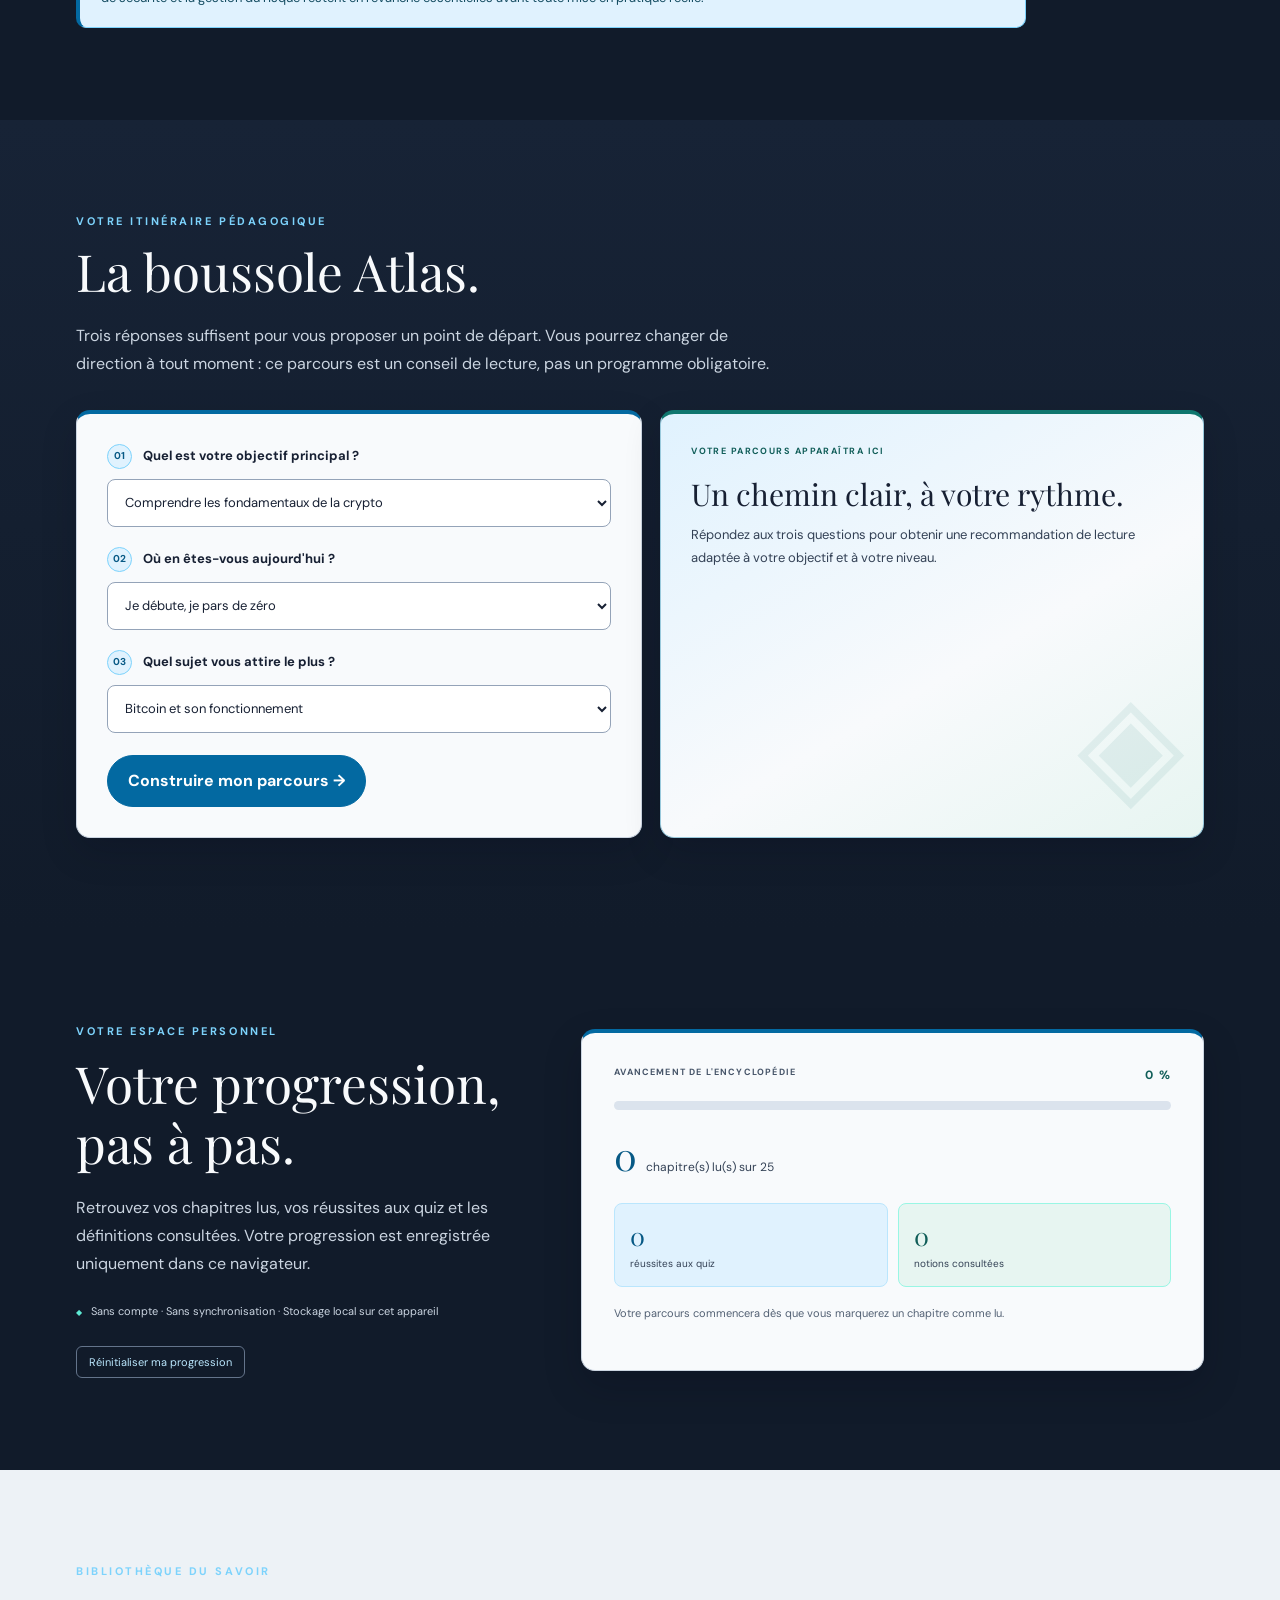
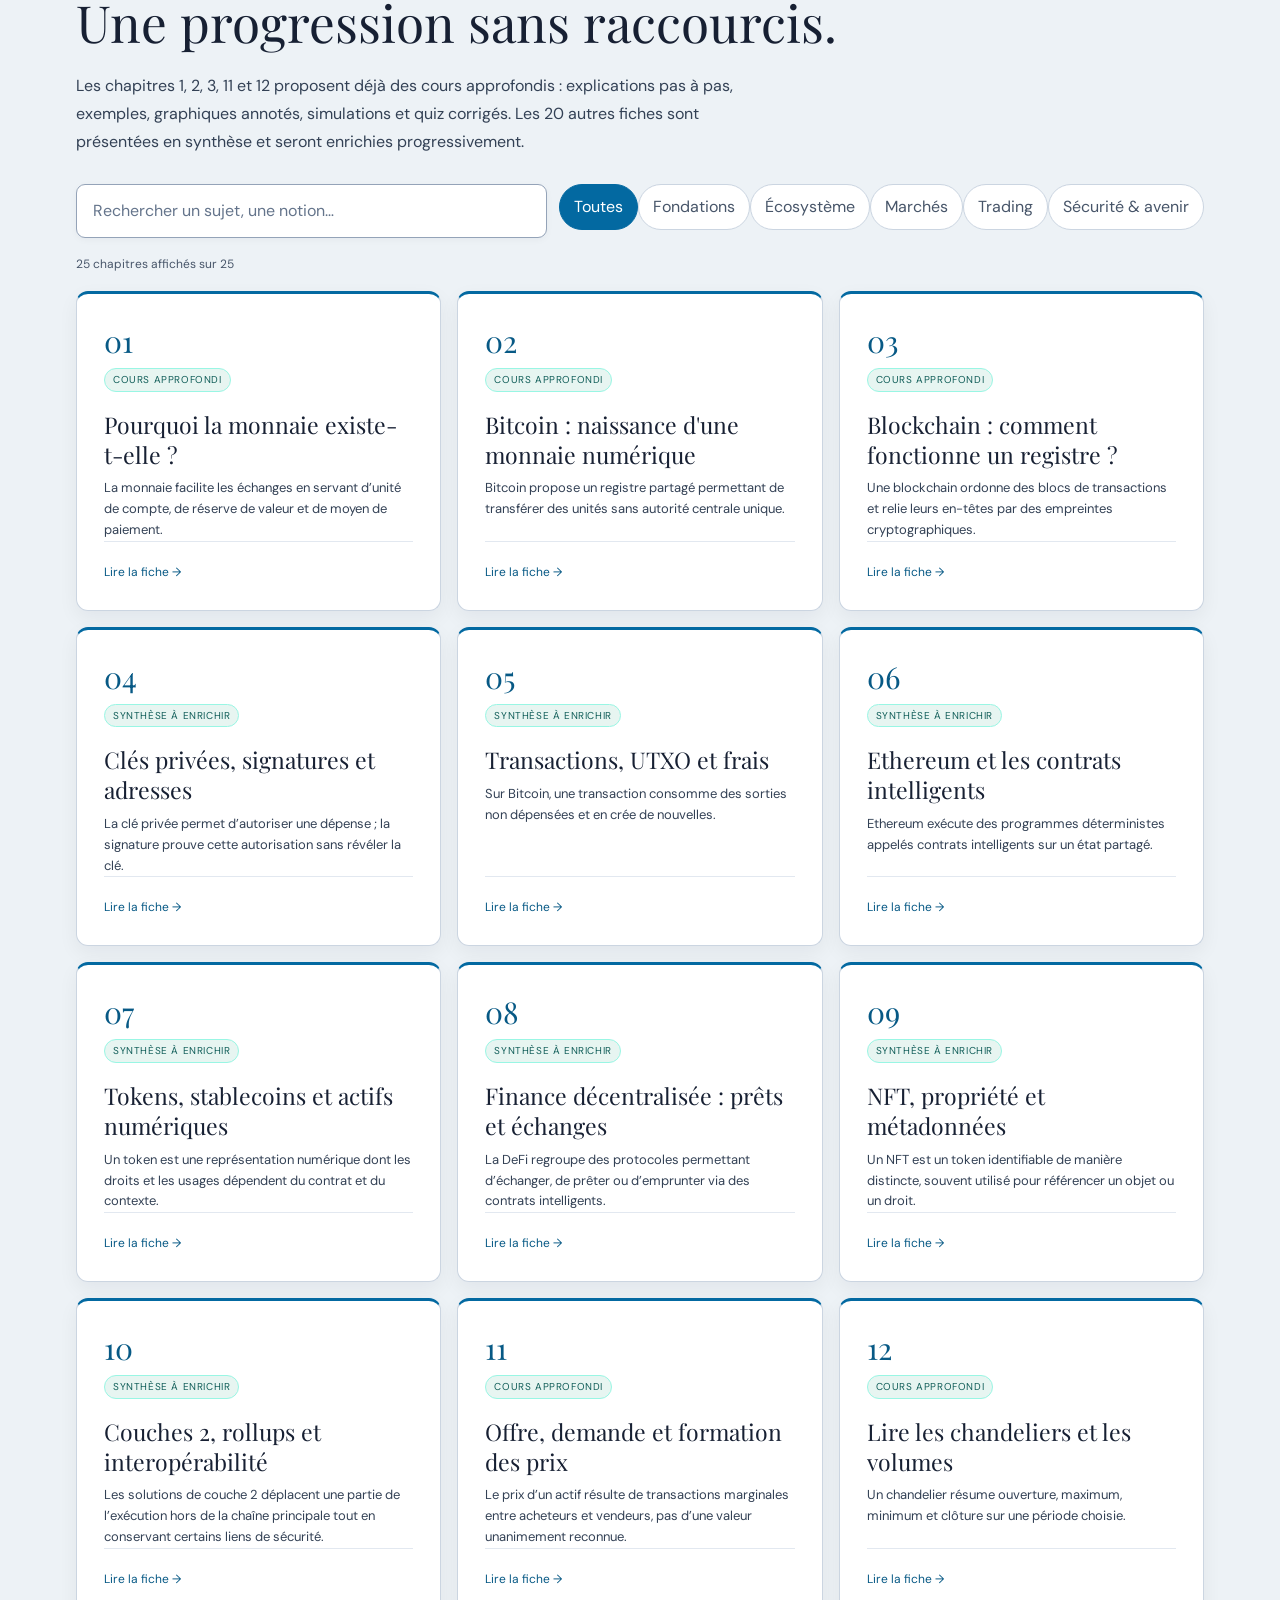
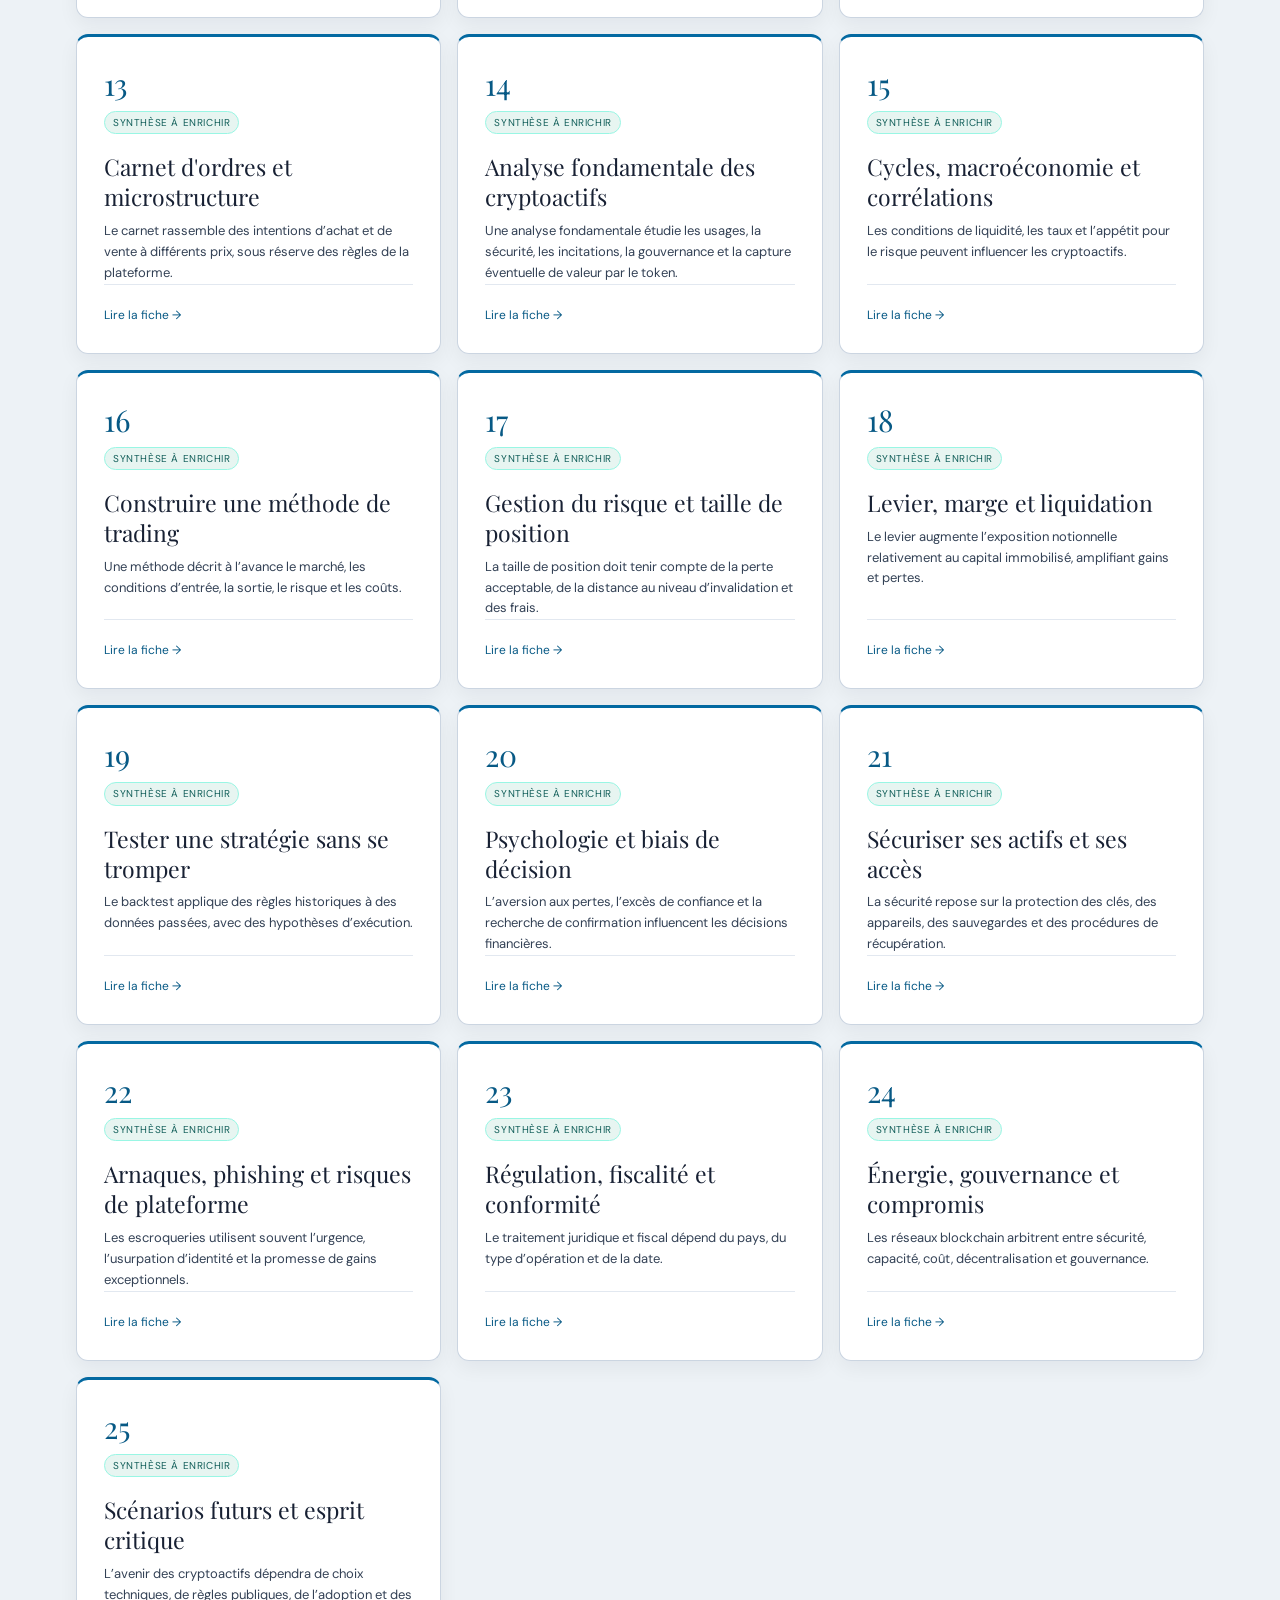
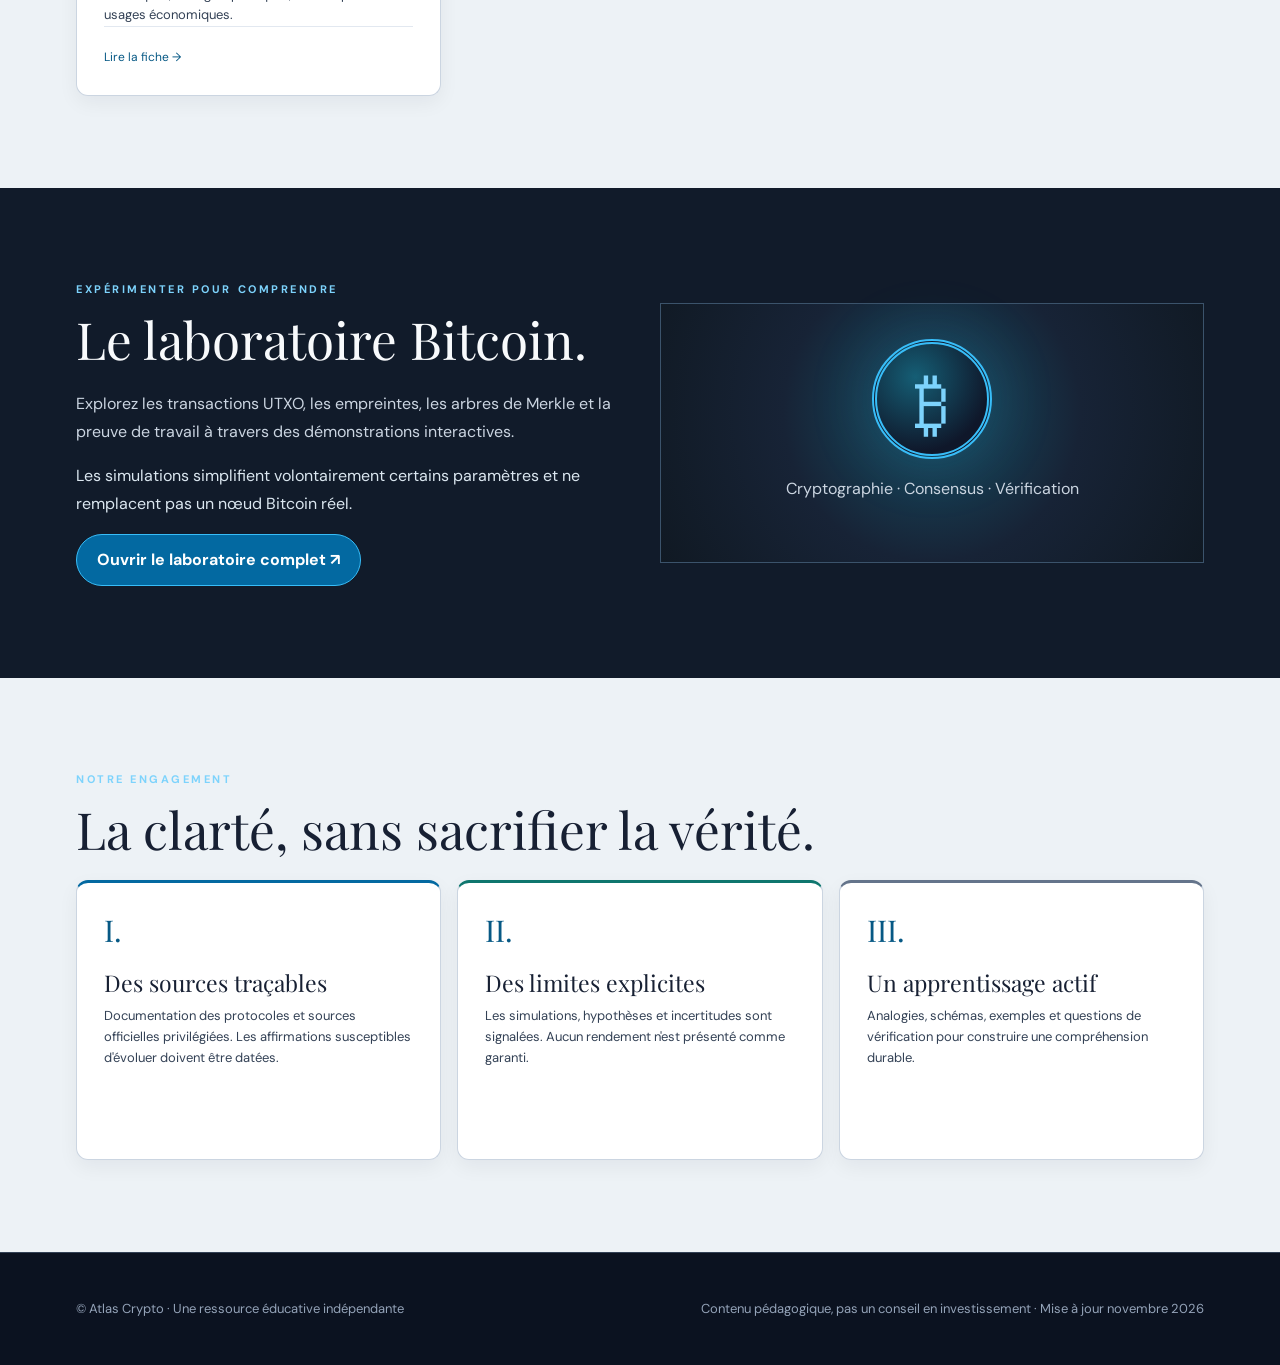
==== commit d9a3cfc3: "Simplify homepage for beginners and update course availability" ====
--- a/index.html
+++ b/index.html
@@ -30,7 +30,7 @@
       <nav id="primary-nav" aria-label="Navigation principale">
         <a href="#parcours">Parcours</a>
         <a href="#boussole">Boussole</a>
-        <a href="#market-lab">Marchés</a>
+        <a href="#chapitre-11">Marchés</a>
         <a href="#ma-progression">Progression</a>
         <a href="#encyclopedie">Encyclopédie</a>
         <a href="#laboratoire">Laboratoire Bitcoin</a>
@@ -56,7 +56,7 @@
       <div class="stats">
         <div><strong>05</strong><small>grandes parties</small></div>
         <div><strong>25</strong><small>chapitres au programme</small></div>
-        <div><strong>04</strong><small>cours approfondis disponibles</small></div>
+        <div><strong>05</strong><small>cours approfondis disponibles</small></div>
       </div>
 
       <section class="section paths" id="parcours" aria-labelledby="paths-title">
@@ -168,73 +168,13 @@
         <div class="container">
           <div class="eyebrow">Bibliothèque du savoir</div>
           <h2>Une progression sans raccourcis.</h2>
-          <p class="sub">Les chapitres 1, 2, 3 et 11 proposent déjà des cours approfondis : explications pas à pas, exemples, graphiques annotés, simulations et quiz corrigés. Les 21 autres fiches sont présentées en synthèse et seront enrichies progressivement.</p>
+          <p class="sub">Les chapitres 1, 2, 3, 11 et 12 proposent déjà des cours approfondis : explications pas à pas, exemples, graphiques annotés, simulations et quiz corrigés. Les 20 autres fiches sont présentées en synthèse et seront enrichies progressivement.</p>
           <div class="toolbar">
             <input id="search" class="search" type="search" aria-label="Rechercher dans les chapitres" placeholder="Rechercher un sujet, une notion…">
             <div id="filters" role="group" aria-label="Filtrer les chapitres par partie"></div>
           </div>
           <p id="search-status" class="search-status" role="status" aria-live="polite">25 chapitres au programme</p>
           <div id="cards" class="cards"></div>
-        </div>
-      </section>
-
-      
-      <section class="section market-lab-section" id="market-lab">
-        <div class="container">
-          <div class="eyebrow">Comprendre la microstructure</div>
-          <h2>Un ordre. Un carnet. Un prix d'exécution.</h2>
-          <p class="sub">Un marché ne se résume pas au dernier prix affiché. Le carnet d'ordres montre des quantités proposées à différents niveaux. Modifiez le sens et la taille d'un ordre pour voir comment il consomme la liquidité disponible.</p>
-
-          <div class="market-lab">
-            <div class="market-lab-heading">
-              <div><span class="market-tag">SIMULATION PÉDAGOGIQUE · DONNÉES FICTIVES</span><h3>Explorer un carnet d'ordres</h3></div>
-              <span class="market-live-indicator"><i></i> Marché simulé</span>
-            </div>
-
-            <div class="market-overview">
-              <div><span>Meilleur achat · Bid</span><strong id="market-best-bid">99,98 €</strong></div>
-              <div><span>Spread</span><strong id="market-spread">0,04 €</strong></div>
-              <div><span>Meilleure vente · Ask</span><strong id="market-best-ask">100,02 €</strong></div>
-            </div>
-
-            <div class="market-workspace">
-              <div class="market-book">
-                <div class="market-book-head"><strong>Carnet d'ordres</strong><span>Prix fictifs en EUR · Quantités en unités</span></div>
-                <div class="market-book-labels"><span>Vendeurs · ASK</span><span>Prix</span><span>Quantité</span></div>
-                <div id="market-asks" class="market-book-levels asks" aria-label="Niveaux vendeurs du carnet d'ordres"></div>
-                <div class="market-mid-price"><span>Prix médian indicatif</span><strong id="market-mid">100,00 €</strong></div>
-                <div class="market-book-labels"><span>Acheteurs · BID</span><span>Prix</span><span>Quantité</span></div>
-                <div id="market-bids" class="market-book-levels bids" aria-label="Niveaux acheteurs du carnet d'ordres"></div>
-                <p class="market-book-note">Les barres illustrent les quantités disponibles. Les surbrillances indiquent les niveaux consommés par l'ordre simulé.</p>
-              </div>
-
-              <div class="market-order-panel">
-                <span class="market-panel-kicker">VOTRE ORDRE SIMULÉ</span>
-                <h3>Que souhaitez-vous faire ?</h3>
-                <div class="market-side-toggle" role="group" aria-label="Sens de l'ordre">
-                  <button type="button" data-market-side="buy" aria-pressed="true">Acheter au marché</button>
-                  <button type="button" data-market-side="sell" aria-pressed="false">Vendre au marché</button>
-                </div>
-                <label class="market-quantity-label" for="market-quantity">Quantité à exécuter <strong id="market-quantity-label">1,0 unité</strong></label>
-                <input id="market-quantity" type="range" min="0.1" max="8" step="0.1" value="1" aria-label="Quantité de l'ordre simulé">
-                <div class="market-range-ends"><span>0,1 unité</span><span>8 unités</span></div>
-
-                <div class="market-execution" aria-live="polite" aria-atomic="true">
-                  <span class="market-panel-kicker">RÉSULTAT ESTIMÉ</span>
-                  <div class="market-execution-main"><span>Prix moyen d'exécution</span><strong id="market-average">100,02 €</strong></div>
-                  <div class="market-result-row"><span>Valeur de l'ordre</span><strong id="market-notional">100,02 €</strong></div>
-                  <div class="market-result-row"><span>Slippage estimé</span><strong id="market-slippage">0,000 %</strong></div>
-                  <div class="market-result-row"><span>Quantité exécutée</span><strong id="market-filled">1,0 unité</strong></div>
-                  <p id="market-explanation" class="market-explanation">À cette taille, l'ordre consomme uniquement le premier niveau vendeur.</p>
-                </div>
-              </div>
-            </div>
-            <div class="market-learning-note">
-              <strong>Ce qu'il faut observer</strong>
-              <p>Un ordre au marché privilégie l'exécution, pas la garantie d'un prix précis. Plus il traverse de niveaux du carnet, plus son prix moyen peut s'écarter du meilleur prix affiché : c'est le slippage. Un carnet réel évolue en permanence et peut être annulé ou modifié par ses participants.</p>
-            </div>
-          </div>
-          <p class="market-disclaimer">Cette expérience utilise un carnet fictif et statique. Elle n'est connectée à aucune plateforme et ne constitue ni un signal, ni une recommandation d'achat ou de vente.</p>
         </div>
       </section>
 
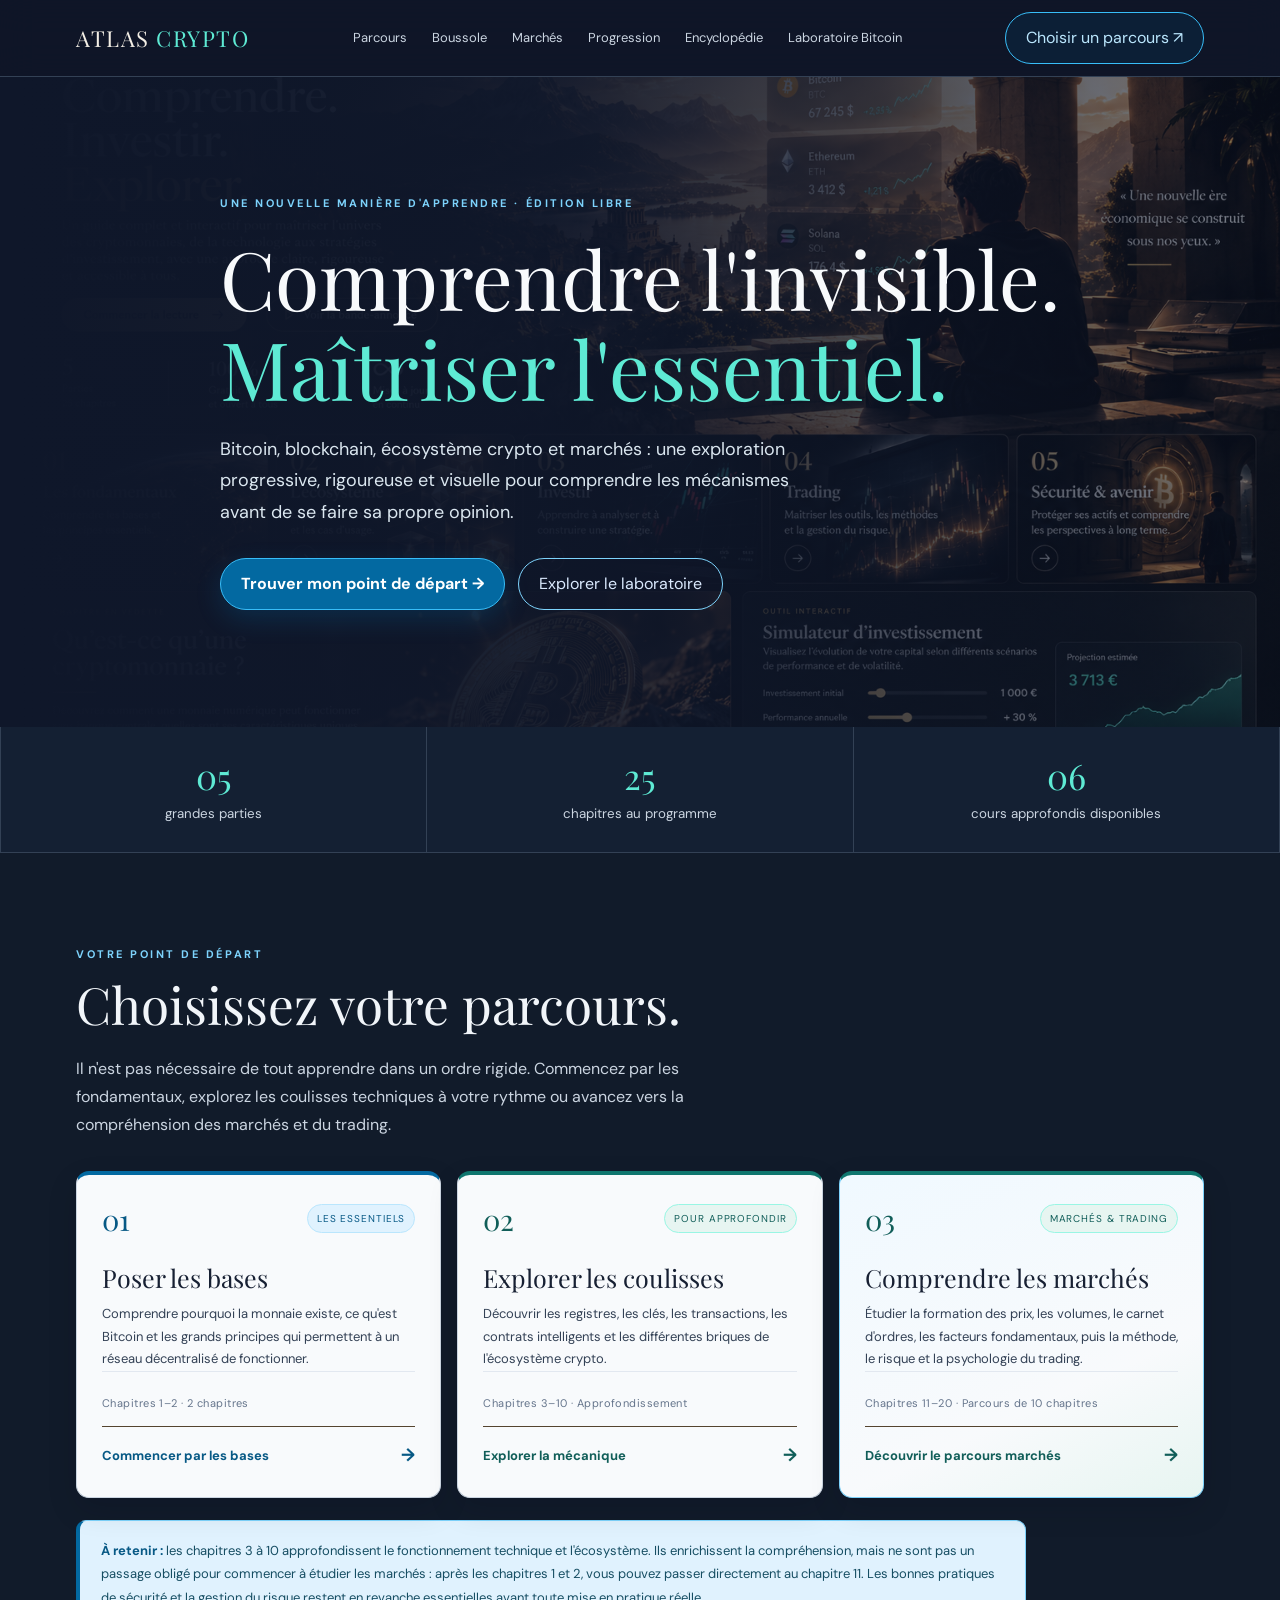
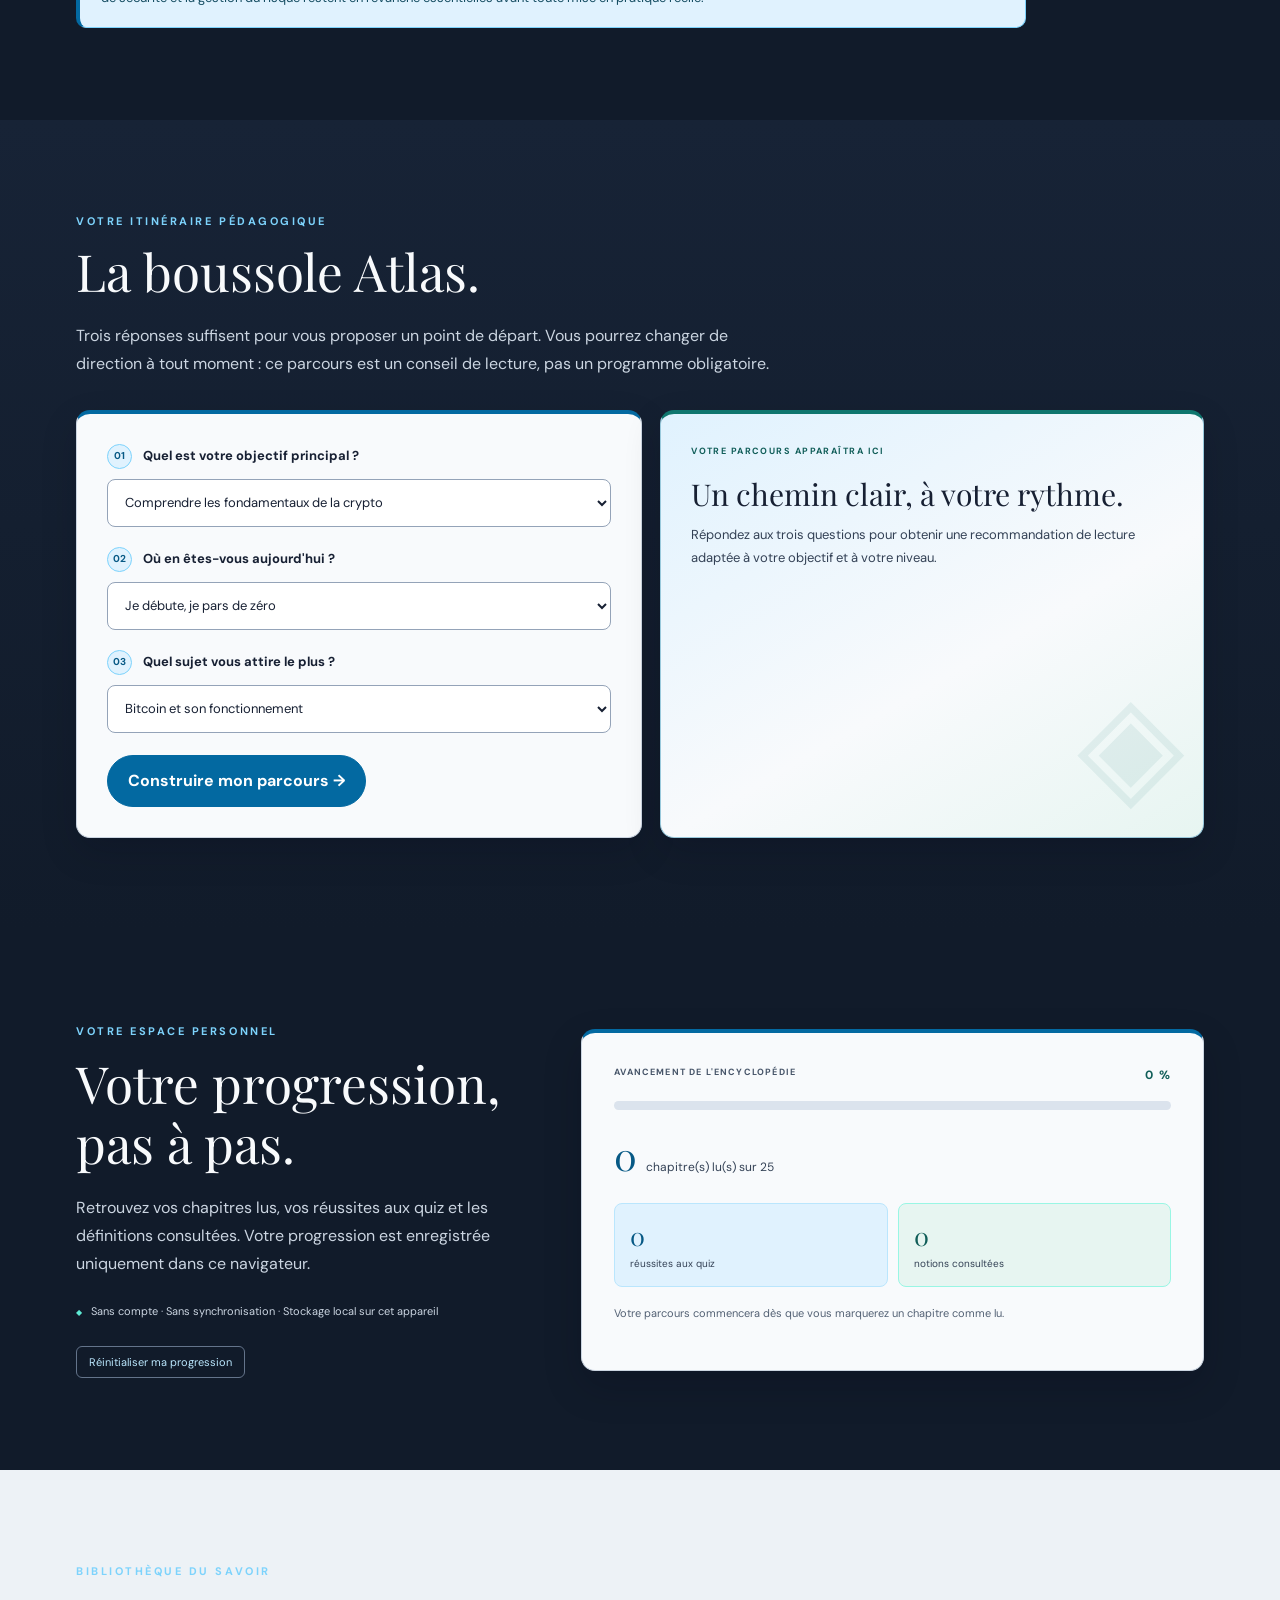
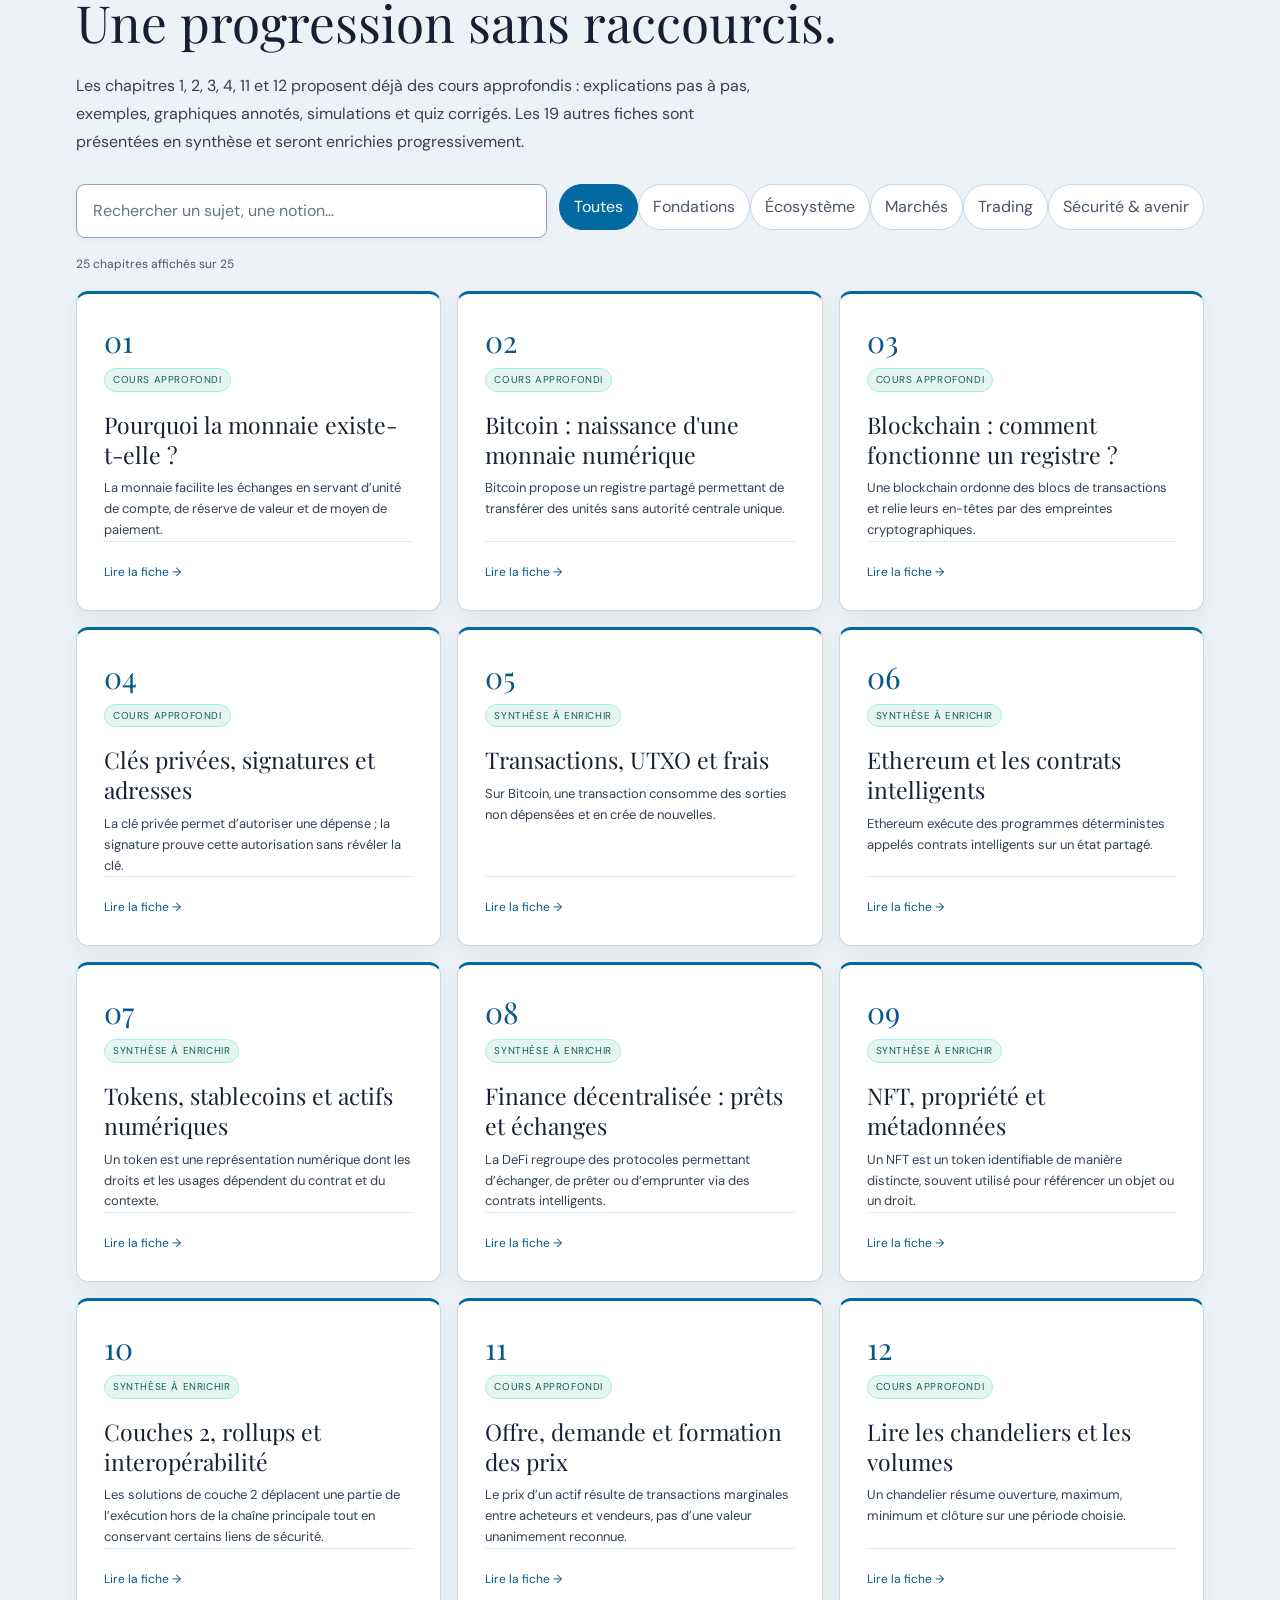
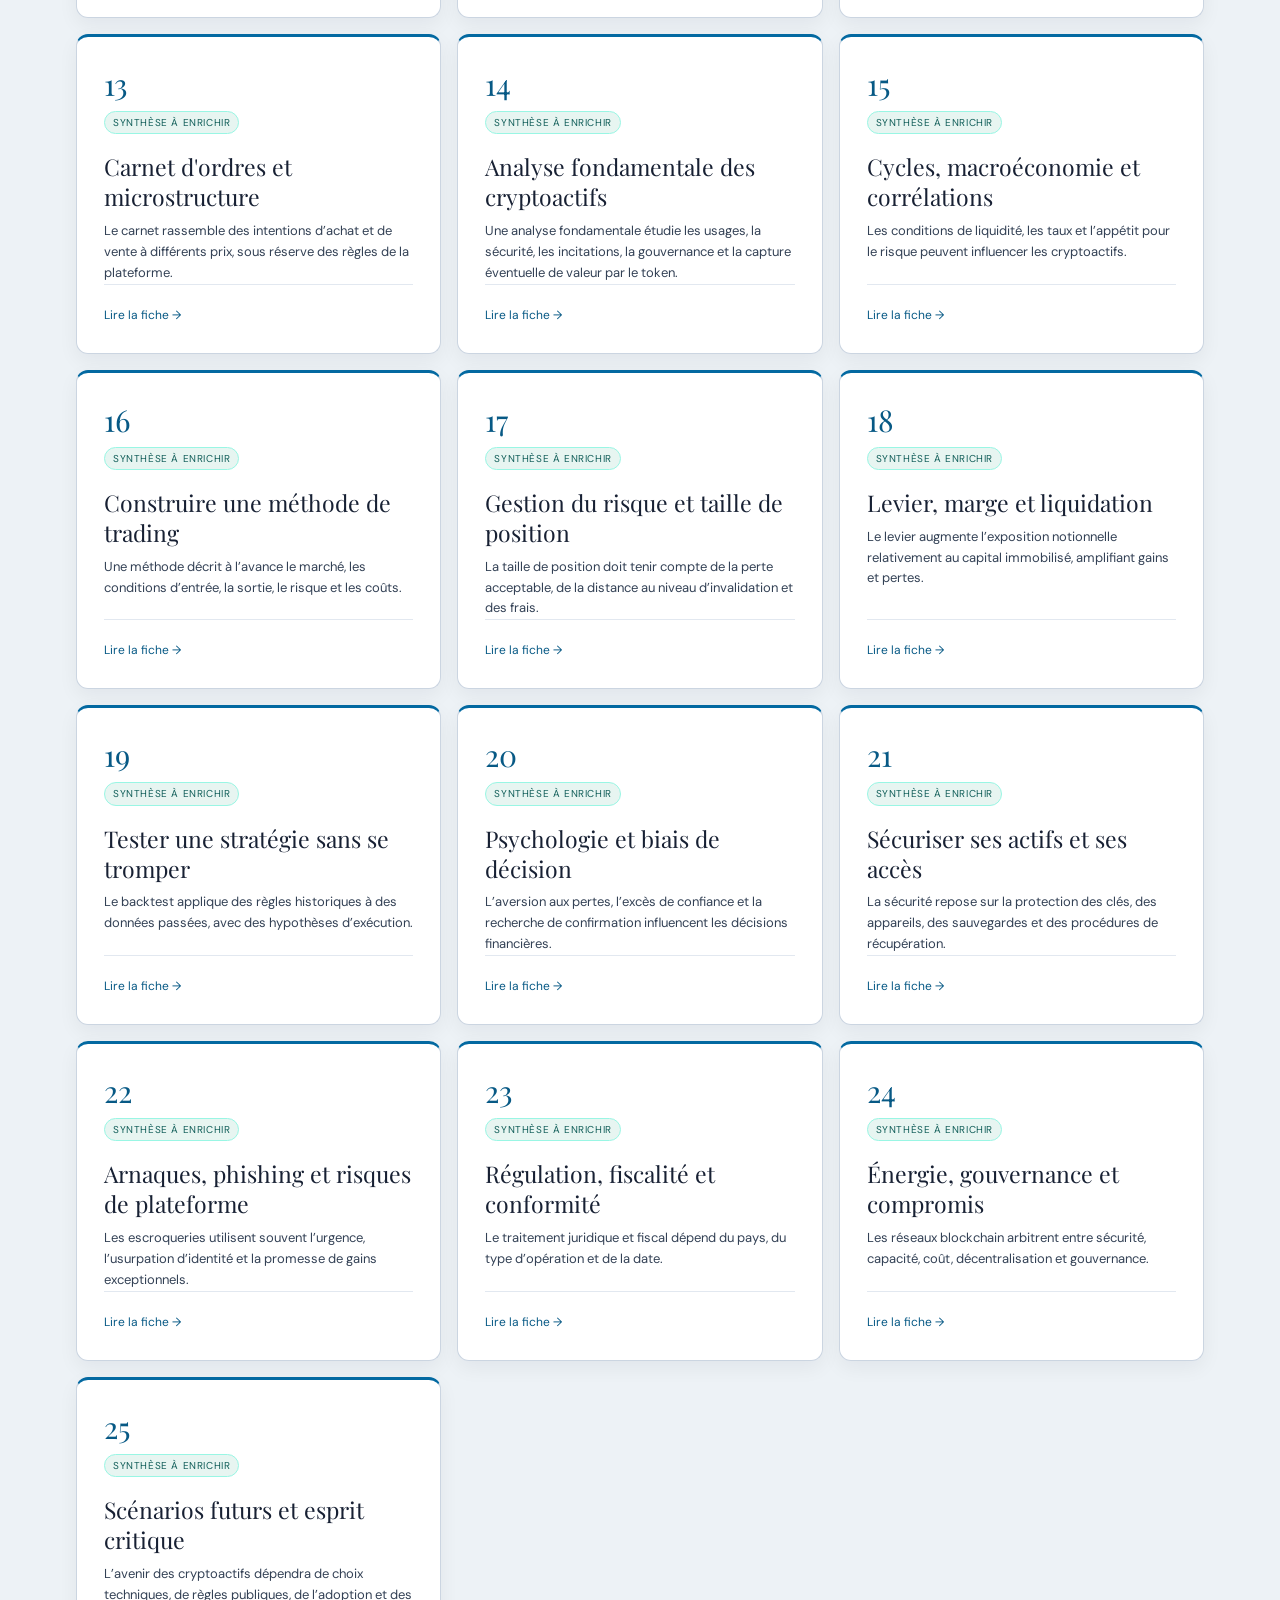
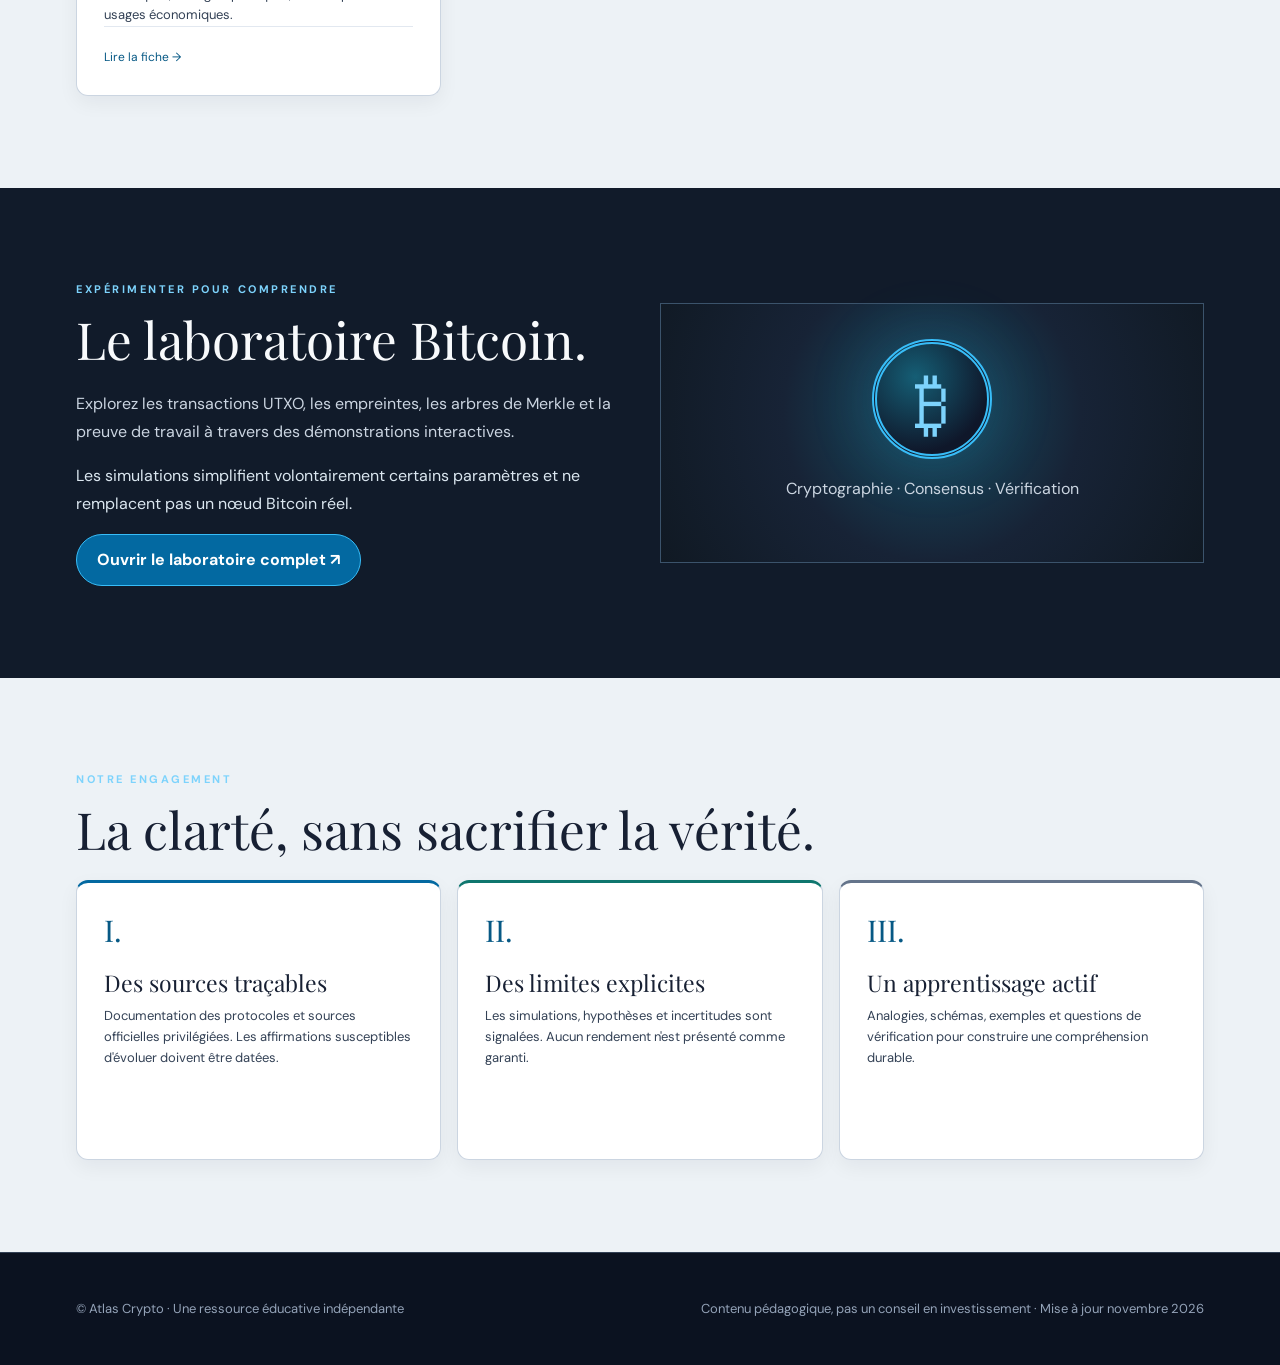
==== commit 3e5f695d: "Update homepage after publishing Chapter 4" ====
--- a/index.html
+++ b/index.html
@@ -56,7 +56,7 @@
       <div class="stats">
         <div><strong>05</strong><small>grandes parties</small></div>
         <div><strong>25</strong><small>chapitres au programme</small></div>
-        <div><strong>05</strong><small>cours approfondis disponibles</small></div>
+        <div><strong>06</strong><small>cours approfondis disponibles</small></div>
       </div>
 
       <section class="section paths" id="parcours" aria-labelledby="paths-title">
@@ -168,7 +168,7 @@
         <div class="container">
           <div class="eyebrow">Bibliothèque du savoir</div>
           <h2>Une progression sans raccourcis.</h2>
-          <p class="sub">Les chapitres 1, 2, 3, 11 et 12 proposent déjà des cours approfondis : explications pas à pas, exemples, graphiques annotés, simulations et quiz corrigés. Les 20 autres fiches sont présentées en synthèse et seront enrichies progressivement.</p>
+          <p class="sub">Les chapitres 1, 2, 3, 4, 11 et 12 proposent déjà des cours approfondis : explications pas à pas, exemples, graphiques annotés, simulations et quiz corrigés. Les 19 autres fiches sont présentées en synthèse et seront enrichies progressivement.</p>
           <div class="toolbar">
             <input id="search" class="search" type="search" aria-label="Rechercher dans les chapitres" placeholder="Rechercher un sujet, une notion…">
             <div id="filters" role="group" aria-label="Filtrer les chapitres par partie"></div>
--- a/foundations-courses.css
+++ b/foundations-courses.css
@@ -2256,3 +2256,317 @@
   #lesson-content details.fc-advanced>summary{padding:12px}
   #lesson-content details.fc-advanced .fc-advanced-content{padding:10px 12px 13px}
 }
+
+
+
+/* ───────────────────────── CHAPTER 4 · KEYS, SIGNATURES AND ADDRESSES ───────────────────────── */
+#lesson-content #ch4-cle-publique .ch4-key-grid,
+#lesson-content #ch4-adresse .ch4-address-points,
+#lesson-content #ch4-portefeuille .ch4-wallet-functions,
+#lesson-content #ch4-securite .ch4-security-grid,
+#lesson-content #ch4-retenir .ch4-takeaways{
+  display:grid;
+  grid-template-columns:repeat(2,minmax(0,1fr));
+  gap:13px;
+  margin:24px 0;
+}
+#lesson-content .ch4-key-card,
+#lesson-content .ch4-note-grid>div,
+#lesson-content .ch4-address-points>div,
+#lesson-content .ch4-address-types article,
+#lesson-content .ch4-wallet-functions article,
+#lesson-content .ch4-distinction-list>div,
+#lesson-content .ch4-security-grid article,
+#lesson-content .ch4-takeaways article{
+  min-width:0;
+  padding:19px;
+  color:#172033;
+  background:#f8fafc;
+  border:1px solid #d5deea;
+  border-radius:12px;
+  box-shadow:0 8px 22px rgba(15,23,42,.06);
+}
+#lesson-content .ch4-key-card{border-top:4px solid #0f766e}
+#lesson-content .ch4-key-card.ch4-public{border-top-color:#0369a1}
+#lesson-content .ch4-key-card h3{margin:10px 0 7px;color:#172033}
+#lesson-content .ch4-key-card p,
+#lesson-content .ch4-note-grid p,
+#lesson-content .ch4-address-points p,
+#lesson-content .ch4-address-types p,
+#lesson-content .ch4-wallet-functions p,
+#lesson-content .ch4-distinction-list p,
+#lesson-content .ch4-security-grid p,
+#lesson-content .ch4-takeaways p{color:#334155!important;font-size:13px!important;line-height:1.7!important;margin:7px 0 0}
+#lesson-content .ch4-label,
+#lesson-content .ch4-address-sample>span,
+#lesson-content .ch4-flow-node>span,
+#lesson-content .ch4-signature-example>div>span,
+#lesson-content .ch4-danger>span{
+  display:block;
+  color:#536174;
+  font-size:9px;
+  font-weight:800;
+  letter-spacing:.13em;
+  text-transform:uppercase;
+}
+#lesson-content .ch4-key-icon{
+  display:grid;
+  place-items:center;
+  width:42px;
+  height:42px;
+  margin-top:15px;
+  border-radius:12px;
+  color:#0f766e;
+  background:#ccfbf1;
+  font-size:23px;
+}
+#lesson-content .ch4-public .ch4-key-icon{color:#0369a1;background:#e0f2fe}
+#lesson-content .ch4-key-card small{display:block;margin-top:13px;padding-top:11px;border-top:1px solid #dbe3ed;color:#536174;font-size:11px;line-height:1.6}
+#lesson-content .ch4-figure{
+  margin:28px 0;
+  padding:clamp(16px,2.5vw,25px);
+  border:1px solid #334155;
+  border-radius:14px;
+  background:#101923;
+  color:#e2e8f0;
+  box-shadow:0 10px 28px rgba(15,23,42,.12);
+  overflow:hidden;
+}
+#lesson-content .ch4-figure figcaption,
+#lesson-content .ch4-caption{
+  margin:13px 0 0;
+  color:#94a3b8!important;
+  font-size:11px!important;
+  line-height:1.6!important;
+  text-align:center;
+}
+#lesson-content .ch4-flow{
+  display:grid;
+  grid-template-columns:minmax(0,1fr) 28px minmax(0,1fr) 28px minmax(0,1fr);
+  align-items:center;
+  gap:8px;
+}
+#lesson-content .ch4-flow-node{
+  min-height:136px;
+  padding:16px 12px;
+  border:1px solid #64748b;
+  border-radius:10px;
+  background:#172336;
+}
+#lesson-content .ch4-flow-node>span{color:#7dd3fc}
+#lesson-content .ch4-flow-node b{display:block;margin:12px 0 6px;color:#f8fafc;font:19px 'Playfair Display',serif}
+#lesson-content .ch4-flow-node small{display:block;color:#cbd5e1;font-size:11px;line-height:1.5}
+#lesson-content .ch4-flow-secret{border-color:#fbbf24;background:#292315}
+#lesson-content .ch4-flow-secret>span{color:#fcd34d}
+#lesson-content .ch4-flow-public{border-color:#5eead4;background:#102b2d}
+#lesson-content .ch4-flow-public>span{color:#5eead4}
+#lesson-content .ch4-flow-arrow{color:#7dd3fc;text-align:center;font-size:22px}
+#lesson-content .ch4-note-grid{display:grid;grid-template-columns:repeat(2,minmax(0,1fr));gap:12px;margin:22px 0}
+#lesson-content .ch4-note-grid>div:first-child{border-left:4px solid #d97706}
+#lesson-content .ch4-note-grid>div:last-child{border-left:4px solid #0369a1}
+#lesson-content .ch4-note-grid b,
+#lesson-content .ch4-address-points b,
+#lesson-content .ch4-distinction-list b{color:#172033}
+#lesson-content .ch4-signature-flow{display:grid;grid-template-columns:repeat(3,minmax(0,1fr));gap:12px;margin:24px 0}
+#lesson-content .ch4-sign-step{
+  position:relative;
+  padding:19px;
+  color:#172033;
+  background:#f8fafc;
+  border:1px solid #d5deea;
+  border-top:4px solid #0369a1;
+  border-radius:12px;
+}
+#lesson-content .ch4-sign-step:nth-child(2){border-top-color:#0f766e}
+#lesson-content .ch4-sign-step:nth-child(3){border-top-color:#7c3aed}
+#lesson-content .ch4-sign-step>span{
+  display:grid;place-items:center;width:30px;height:30px;border-radius:9px;
+  color:#1d4ed8;background:#dbeafe;font-weight:800;font-size:12px;
+}
+#lesson-content .ch4-sign-step b{display:block;margin:12px 0 5px;color:#172033}
+#lesson-content .ch4-sign-step p{color:#334155!important;font-size:12px!important;margin:0}
+#lesson-content .ch4-signature-example{display:grid;grid-template-columns:1fr 28px 1fr;gap:9px;align-items:center}
+#lesson-content .ch4-signature-example>div:not(.ch4-signature-plus):not(.ch4-signature-equals){
+  padding:15px;border:1px solid #475569;border-radius:9px;background:#172336;
+}
+#lesson-content .ch4-signature-example>div>span{color:#94a3b8}
+#lesson-content .ch4-signature-example b{display:block;margin:8px 0;color:#f8fafc}
+#lesson-content .ch4-signature-example small{display:block;color:#cbd5e1;font-size:11px;line-height:1.5}
+#lesson-content .ch4-signature-plus,
+#lesson-content .ch4-signature-equals{color:#7dd3fc;text-align:center;font-size:23px}
+#lesson-content .ch4-signature-equals{grid-column:1/-1}
+#lesson-content .ch4-signature-example .ch4-signature-result{
+  grid-column:1/-1;
+  border-color:#0f766e!important;
+  background:#102b2d!important;
+  text-align:center;
+}
+#lesson-content .ch4-signature-result>span{color:#5eead4!important}
+#lesson-content .ch4-address-anatomy{display:grid;grid-template-columns:minmax(0,.9fr) minmax(0,1.1fr);gap:14px;margin:24px 0}
+#lesson-content .ch4-address-sample{
+  display:flex;flex-direction:column;justify-content:center;min-height:170px;padding:22px;
+  border:1px solid #5b718d;border-radius:13px;background:#101923;color:#f8fafc;
+}
+#lesson-content .ch4-address-sample>span{color:#94a3b8}
+#lesson-content .ch4-address-sample b{display:block;margin:14px 0;color:#67e8f9;font:28px ui-monospace,monospace;overflow-wrap:anywhere}
+#lesson-content .ch4-address-sample small{color:#cbd5e1}
+#lesson-content .ch4-address-points{grid-template-columns:1fr;gap:9px;margin:0}
+#lesson-content .ch4-address-points>div{padding:13px 15px}
+#lesson-content .ch4-address-types{display:grid;grid-template-columns:repeat(4,minmax(0,1fr));gap:10px;margin:24px 0}
+#lesson-content .ch4-address-types article{padding:14px;border-top:3px solid #0369a1}
+#lesson-content .ch4-address-types article:nth-child(2){border-top-color:#0f766e}
+#lesson-content .ch4-address-types article:nth-child(3){border-top-color:#0891b2}
+#lesson-content .ch4-address-types article:nth-child(4){border-top-color:#7c3aed}
+#lesson-content .ch4-address-types article>span{display:block;color:#64748b;font-size:9px;font-weight:800;letter-spacing:.1em}
+#lesson-content .ch4-address-types article>b{display:block;margin:10px 0;color:#172033;font:24px ui-monospace,monospace}
+#lesson-content .ch4-address-types p{font-size:10px!important}
+#lesson-content .ch4-wallet-diagram{display:grid;gap:13px;max-width:760px;margin:auto}
+#lesson-content .ch4-wallet-chain{
+  padding:18px;border:1px solid #5b718d;border-radius:10px;background:#172336;text-align:center;
+}
+#lesson-content .ch4-wallet-chain span,
+#lesson-content .ch4-wallet-chain small{display:block;color:#cbd5e1;font-size:11px}
+#lesson-content .ch4-wallet-chain b{display:block;margin:6px 0;color:#f8fafc;font:22px 'Playfair Display',serif}
+#lesson-content .ch4-wallet-connector{color:#7dd3fc;text-align:center;font-size:23px;line-height:1}
+#lesson-content .ch4-wallet-software{display:grid;grid-template-columns:repeat(3,minmax(0,1fr));gap:9px}
+#lesson-content .ch4-wallet-software>div{padding:15px;border:1px solid #475569;border-radius:9px;background:#172336;text-align:center}
+#lesson-content .ch4-wallet-software span{display:block;color:#7dd3fc;font-size:9px;font-weight:800;letter-spacing:.1em;text-transform:uppercase}
+#lesson-content .ch4-wallet-software b{display:block;margin-top:8px;color:#f8fafc;font-size:12px}
+#lesson-content .ch4-wallet-functions{grid-template-columns:repeat(3,minmax(0,1fr))}
+#lesson-content .ch4-wallet-functions article{border-top:3px solid #0369a1}
+#lesson-content .ch4-wallet-functions article:nth-child(2){border-top-color:#0f766e}
+#lesson-content .ch4-wallet-functions article:nth-child(3){border-top-color:#7c3aed}
+#lesson-content .ch4-wallet-functions article>span,
+#lesson-content .ch4-security-grid article>span,
+#lesson-content .ch4-takeaways article>b{display:block;color:#0369a1;font-size:10px;font-weight:800;letter-spacing:.09em}
+#lesson-content .ch4-wallet-functions article b{display:block;margin-top:7px;color:#172033}
+#lesson-content .ch4-recovery-flow{display:grid;grid-template-columns:1fr 22px 1fr 22px 1fr 22px 1fr;align-items:center;gap:5px;margin:25px 0}
+#lesson-content .ch4-recovery-flow>div{min-height:118px;padding:13px;border:1px solid #475569;border-radius:9px;background:#172336}
+#lesson-content .ch4-recovery-flow>div>span{display:grid;place-items:center;width:25px;height:25px;border-radius:8px;background:#164e63;color:#a5f3fc;font-size:10px;font-weight:800}
+#lesson-content .ch4-recovery-flow b{display:block;margin:8px 0 4px;color:#f8fafc;font-size:13px}
+#lesson-content .ch4-recovery-flow small{display:block;color:#cbd5e1;font-size:10px;line-height:1.5}
+#lesson-content .ch4-recovery-flow>i{color:#7dd3fc;text-align:center;font-style:normal}
+#lesson-content .ch4-distinction-list{display:grid;gap:9px;margin:20px 0}
+#lesson-content .ch4-distinction-list>div{padding:14px 17px;border-left:4px solid #0369a1}
+#lesson-content .ch4-distinction-list>div:nth-child(2){border-left-color:#0f766e}
+#lesson-content .ch4-distinction-list>div:nth-child(3){border-left-color:#d97706}
+#lesson-content .ch4-danger{
+  margin:26px 0;padding:23px;border:1px solid #f59e0b;border-left:5px solid #d97706;border-radius:11px;
+  background:#fffbeb;color:#78350f;
+}
+#lesson-content .ch4-danger>span{color:#92400e}
+#lesson-content .ch4-danger>b{display:block;margin:9px 0;color:#78350f;font:22px 'Playfair Display',serif}
+#lesson-content .ch4-danger p{margin:0;color:#78350f!important;font-size:13px!important}
+#lesson-content .ch4-tree{max-width:800px;margin:auto}
+#lesson-content .ch4-tree-root{
+  width:min(100%,330px);margin:0 auto;padding:16px;border:1px solid #0f766e;border-radius:10px;background:#102b2d;text-align:center;
+}
+#lesson-content .ch4-tree-root span{display:block;color:#5eead4;font-size:9px;font-weight:800;letter-spacing:.1em;text-transform:uppercase}
+#lesson-content .ch4-tree-root b{display:block;margin-top:7px;color:#f8fafc}
+#lesson-content .ch4-tree-branches{display:grid;grid-template-columns:repeat(3,1fr);height:35px;position:relative}
+#lesson-content .ch4-tree-branches i{justify-self:center;width:1px;height:35px;background:#64748b}
+#lesson-content .ch4-tree-row{display:grid;grid-template-columns:repeat(3,minmax(0,1fr));gap:10px}
+#lesson-content .ch4-tree-row>div{padding:13px;border:1px solid #475569;border-radius:9px;background:#172336;text-align:center}
+#lesson-content .ch4-tree-row span{display:block;color:#7dd3fc;font-size:9px;font-weight:800;text-transform:uppercase}
+#lesson-content .ch4-tree-row b{display:block;margin:6px 0;color:#f8fafc}
+#lesson-content .ch4-tree-row small{display:block;color:#cbd5e1}
+#lesson-content .ch4-tree-row em{display:block;margin-top:11px;color:#5eead4;font-size:10px;font-style:normal;line-height:1.6}
+#lesson-content .ch4-extended-key{display:grid;grid-template-columns:repeat(2,minmax(0,1fr));gap:12px;margin:22px 0}
+#lesson-content .ch4-extended-key>div{padding:17px;border:1px solid #cbd5e1;border-radius:10px;background:#f8fafc}
+#lesson-content .ch4-extended-key>div:first-child{border-top:4px solid #d97706}
+#lesson-content .ch4-extended-key>div:last-child{border-top:4px solid #0369a1}
+#lesson-content .ch4-extended-key span{display:block;color:#475569;font-size:10px;font-weight:800;letter-spacing:.08em}
+#lesson-content .ch4-extended-key b{display:block;margin-top:8px;color:#172033;font-size:13px;line-height:1.6}
+#lesson-content .ch4-multisig-example{margin:24px 0;padding:20px;border:1px solid #cbd5e1;border-radius:12px;background:#f8fafc}
+#lesson-content .ch4-multisig-top span{display:block;color:#64748b;font-size:9px;font-weight:800;letter-spacing:.12em}
+#lesson-content .ch4-multisig-top b{display:block;margin:7px 0;color:#172033;font:23px 'Playfair Display',serif}
+#lesson-content .ch4-signers{display:grid;grid-template-columns:repeat(3,minmax(0,1fr));gap:9px;margin:15px 0}
+#lesson-content .ch4-signers>div{padding:13px;border:1px solid #cbd5e1;border-radius:9px;background:#fff}
+#lesson-content .ch4-signers>div.is-signed{border-color:#5eead4;background:#f0fdfa}
+#lesson-content .ch4-signers span{display:block;color:#64748b;font-size:10px;font-weight:800}
+#lesson-content .ch4-signers b{display:block;margin:7px 0;color:#172033;font-size:12px}
+#lesson-content .ch4-signers small{color:#0f766e;font-size:10px}
+#lesson-content .ch4-multisig-example>p{margin:10px 0 0;color:#334155!important;font-size:12px!important}
+#lesson-content .ch4-security-grid{grid-template-columns:repeat(2,minmax(0,1fr))}
+#lesson-content .ch4-security-grid article{border-top:3px solid #0369a1}
+#lesson-content .ch4-security-grid article:nth-child(2){border-top-color:#0f766e}
+#lesson-content .ch4-security-grid article:nth-child(3){border-top-color:#0891b2}
+#lesson-content .ch4-security-grid article:nth-child(4){border-top-color:#d97706}
+#lesson-content .ch4-security-grid article:nth-child(5){border-top-color:#7c3aed}
+#lesson-content .ch4-security-grid article:nth-child(6){border-top-color:#475569}
+#lesson-content .ch4-security-grid article>b{display:block;margin:8px 0;color:#172033}
+#lesson-content .ch4-checklist{margin:24px 0;padding:21px;border:1px solid #99f6e4;border-left:4px solid #0f766e;border-radius:10px;background:#f0fdfa;color:#134e4a}
+#lesson-content .ch4-checklist>b{color:#115e59}
+#lesson-content .ch4-checklist ul{margin:12px 0 0;padding-left:21px;color:#134e4a}
+#lesson-content .ch4-checklist li{margin:7px 0;font-size:13px;line-height:1.6}
+#lesson-content .ch4-case-steps{display:grid;gap:10px;margin:23px 0}
+#lesson-content .ch4-case-steps article{position:relative;padding:16px 18px 16px 145px;border:1px solid #d5deea;border-radius:10px;background:#f8fafc;min-height:82px}
+#lesson-content .ch4-case-steps article>span{position:absolute;left:16px;top:19px;color:#0369a1;font-size:9px;font-weight:800;letter-spacing:.1em}
+#lesson-content .ch4-case-steps b{display:block;color:#172033}
+#lesson-content .ch4-case-steps p{margin:4px 0 0;color:#475569!important;font-size:12px!important}
+#lesson-content #ch4-glossaire .btc-glossary{display:grid;gap:8px;margin:20px 0}
+#lesson-content #ch4-glossaire .btc-glossary details{
+  padding:0 15px;border:1px solid #d5deea;border-radius:9px;background:#f8fafc;color:#172033;
+}
+#lesson-content #ch4-glossaire .btc-glossary summary{
+  padding:13px 26px 13px 0;cursor:pointer;color:#172033;font-weight:700;font-size:13px;
+}
+#lesson-content #ch4-glossaire .btc-glossary details[open]{border-color:#7dd3fc;background:#eff6ff}
+#lesson-content #ch4-glossaire .btc-glossary p{margin:0 0 14px;color:#334155!important;font-size:13px!important;line-height:1.7!important}
+#lesson-content #ch4-retenir .ch4-takeaways{grid-template-columns:repeat(2,minmax(0,1fr))}
+#lesson-content #ch4-retenir .ch4-takeaways article{border-left:4px solid #0369a1}
+#lesson-content #ch4-retenir .ch4-takeaways article:nth-child(2){border-left-color:#0f766e}
+#lesson-content #ch4-retenir .ch4-takeaways article:nth-child(3){border-left-color:#0891b2}
+#lesson-content #ch4-retenir .ch4-takeaways article:nth-child(4){border-left-color:#7c3aed}
+#lesson-content #ch4-retenir .ch4-takeaways article:nth-child(5){border-left-color:#d97706}
+#lesson-content #ch4-retenir .ch4-takeaways article:nth-child(6){border-left-color:#475569}
+#lesson-content #ch4-retenir .ch4-takeaways article>b{color:#0369a1}
+#lesson-content #ch4-quiz .btc-quiz-set{display:grid;gap:12px}
+#lesson-content #ch4-quiz .quiz-question{padding:19px;border:1px solid #d5deea;border-radius:11px;background:#f8fafc;color:#172033}
+#lesson-content #ch4-quiz .quiz-question h3{margin:8px 0 13px;color:#172033;font:19px/1.4 'DM Sans',sans-serif}
+#lesson-content #ch4-quiz .quiz-options{display:grid;gap:8px}
+#lesson-content #ch4-quiz .quiz-options button{
+  padding:11px 13px;border:1px solid #cbd5e1;border-radius:8px;background:#fff;color:#334155;
+  text-align:left;font-size:13px;line-height:1.5;
+}
+#lesson-content #ch4-quiz .quiz-options button:hover:not(:disabled){border-color:#0369a1;background:#eff6ff}
+#lesson-content #ch4-quiz .quiz-options button.answer-correct{border-color:#0f766e;background:#ccfbf1;color:#115e59}
+#lesson-content #ch4-quiz .quiz-options button.answer-wrong{border-color:#dc2626;background:#fef2f2;color:#991b1b}
+#lesson-content #ch4-quiz .quiz-options button:disabled{cursor:default;opacity:1}
+#lesson-content #ch4-quiz .quiz-feedback{margin:10px 0 0;font-size:12px!important;line-height:1.6!important}
+#lesson-content #ch4-quiz .quiz-feedback.feedback-correct{color:#0f766e!important}
+#lesson-content #ch4-quiz .quiz-feedback.feedback-wrong{color:#b91c1c!important}
+#lesson-content #ch4-quiz .quiz-summary{color:#172033!important;font-weight:700}
+#lesson-content #ch4-quiz .quiz-reset{
+  margin-top:10px;padding:10px 15px;border:1px solid #0369a1;border-radius:30px;background:#0369a1;color:#fff;
+}
+@media(max-width:760px){
+  #lesson-content .ch4-flow{grid-template-columns:1fr;gap:7px}
+  #lesson-content .ch4-flow-node{min-height:0;text-align:center}
+  #lesson-content .ch4-flow-arrow{transform:rotate(90deg)}
+  #lesson-content .ch4-signature-flow{grid-template-columns:1fr}
+  #lesson-content .ch4-address-anatomy{grid-template-columns:1fr}
+  #lesson-content .ch4-address-types{grid-template-columns:repeat(2,minmax(0,1fr))}
+  #lesson-content .ch4-recovery-flow{grid-template-columns:1fr}
+  #lesson-content .ch4-recovery-flow>div{min-height:0}
+  #lesson-content .ch4-recovery-flow>i{transform:rotate(90deg)}
+  #lesson-content .ch4-wallet-software{grid-template-columns:1fr}
+  #lesson-content .ch4-wallet-functions{grid-template-columns:1fr}
+  #lesson-content .ch4-tree-row{grid-template-columns:1fr}
+  #lesson-content .ch4-tree-branches{display:none}
+  #lesson-content .ch4-case-steps article{padding:16px 16px 16px 18px}
+  #lesson-content .ch4-case-steps article>span{position:static;display:block;margin-bottom:6px}
+}
+@media(max-width:560px){
+  #lesson-content #ch4-cle-publique .ch4-key-grid,
+  #lesson-content .ch4-note-grid,
+  #lesson-content .ch4-extended-key,
+  #lesson-content .ch4-signers,
+  #lesson-content #ch4-securite .ch4-security-grid,
+  #lesson-content #ch4-retenir .ch4-takeaways{grid-template-columns:1fr}
+  #lesson-content .ch4-signature-example{grid-template-columns:1fr}
+  #lesson-content .ch4-signature-plus{transform:rotate(90deg)}
+  #lesson-content .ch4-address-types{grid-template-columns:1fr 1fr}
+  #lesson-content .ch4-recovery-flow{gap:7px}
+}
+
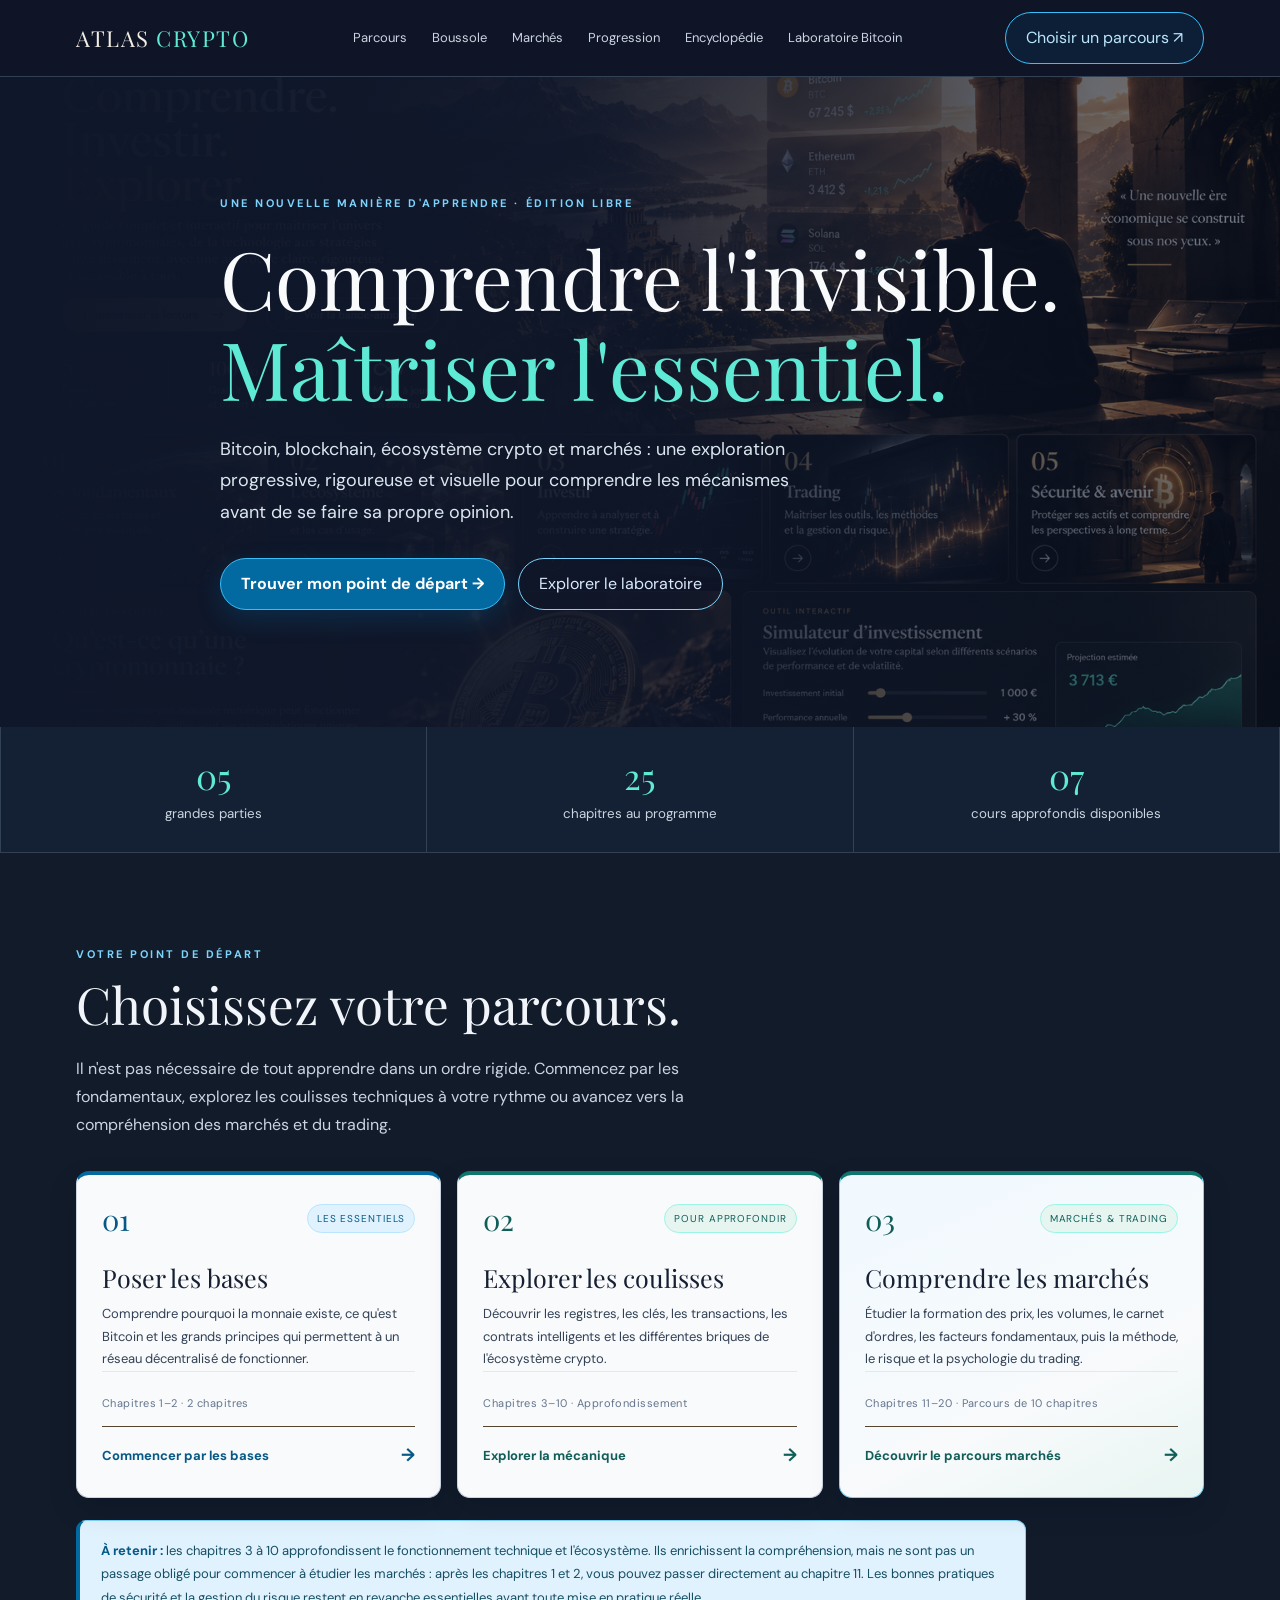
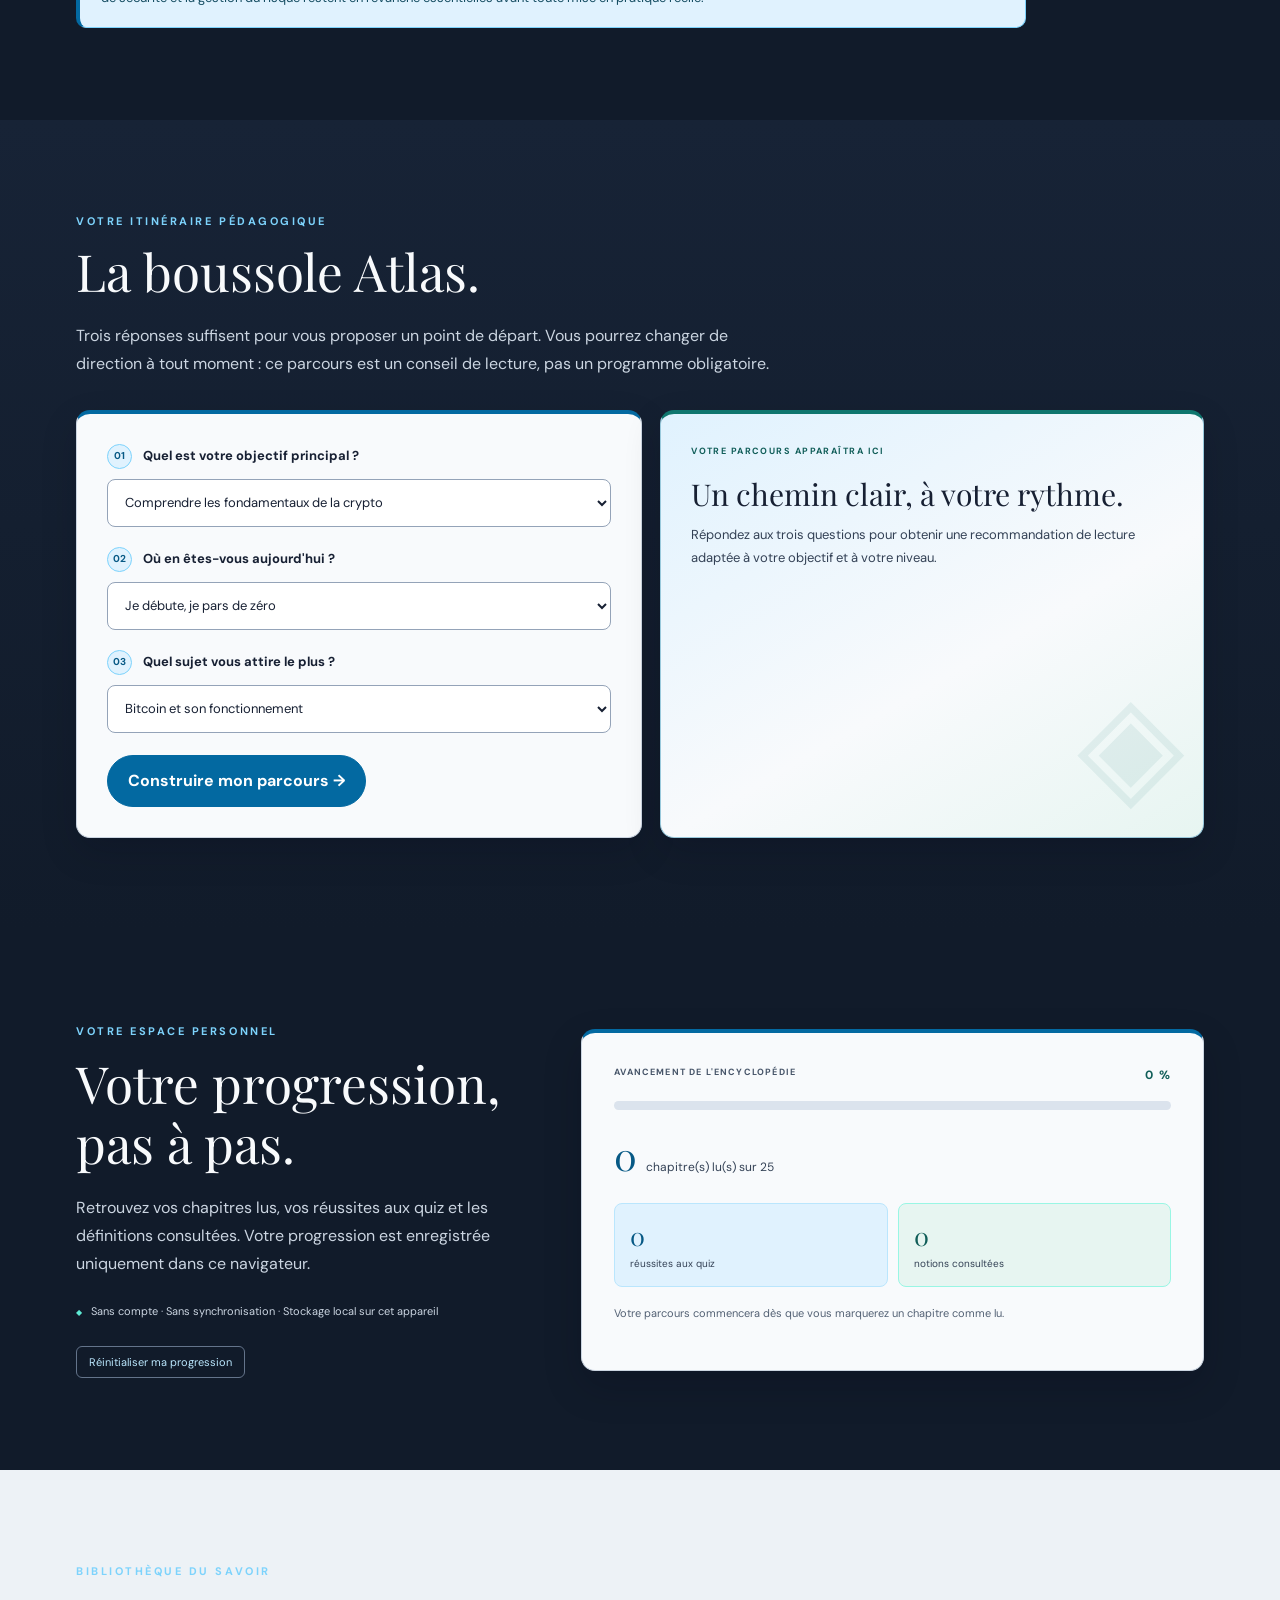
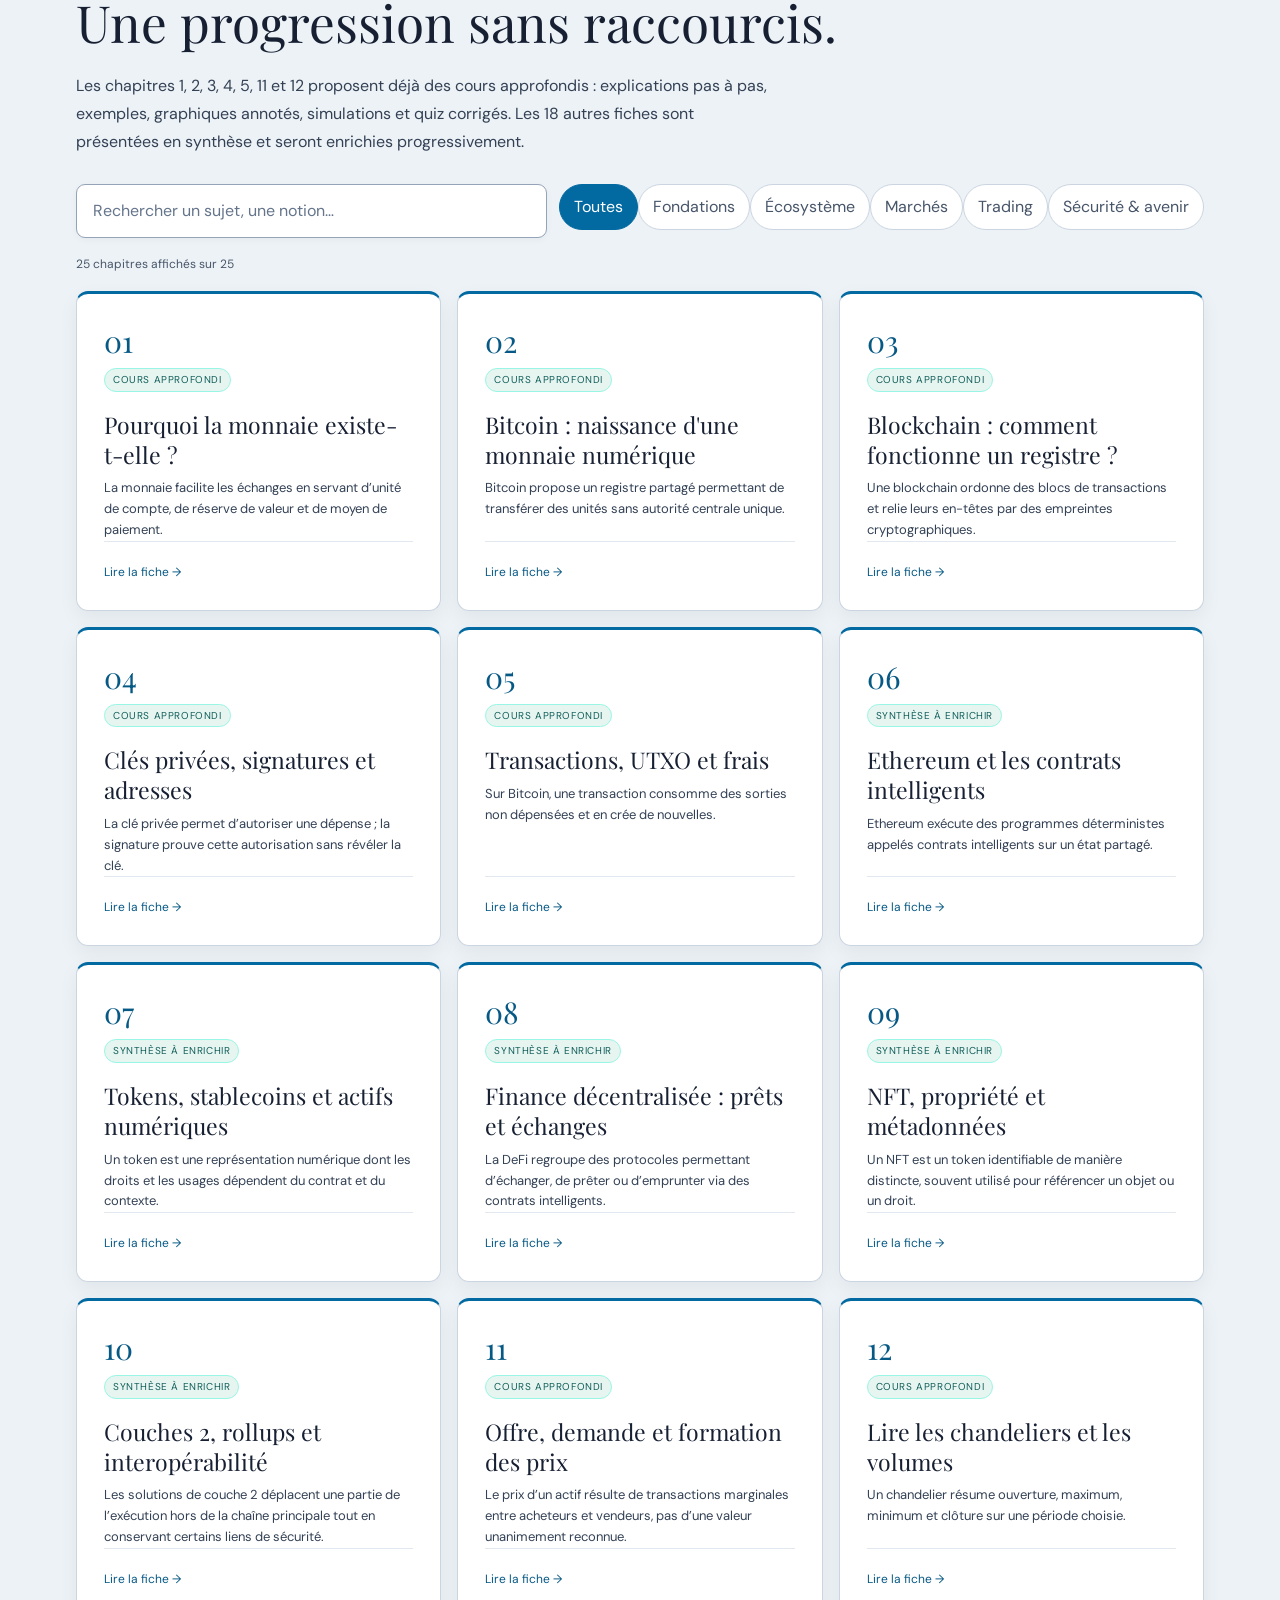
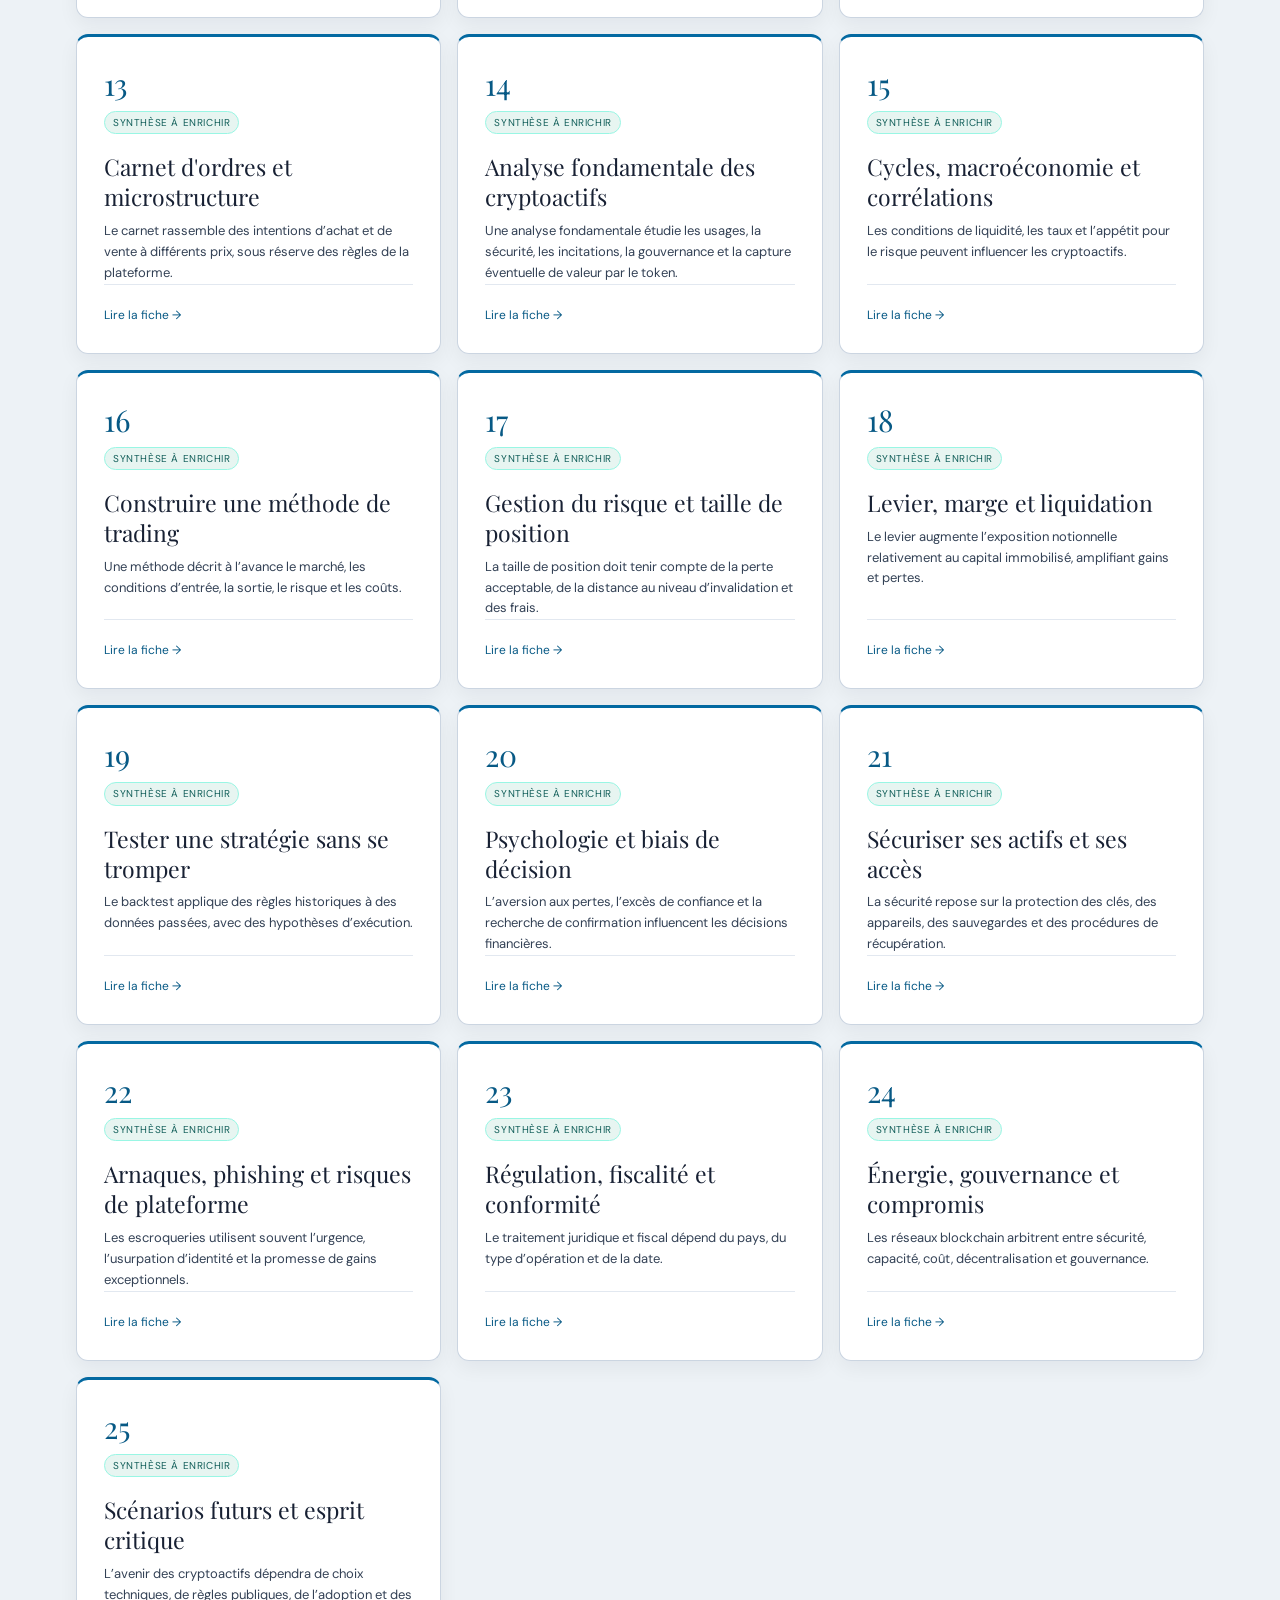
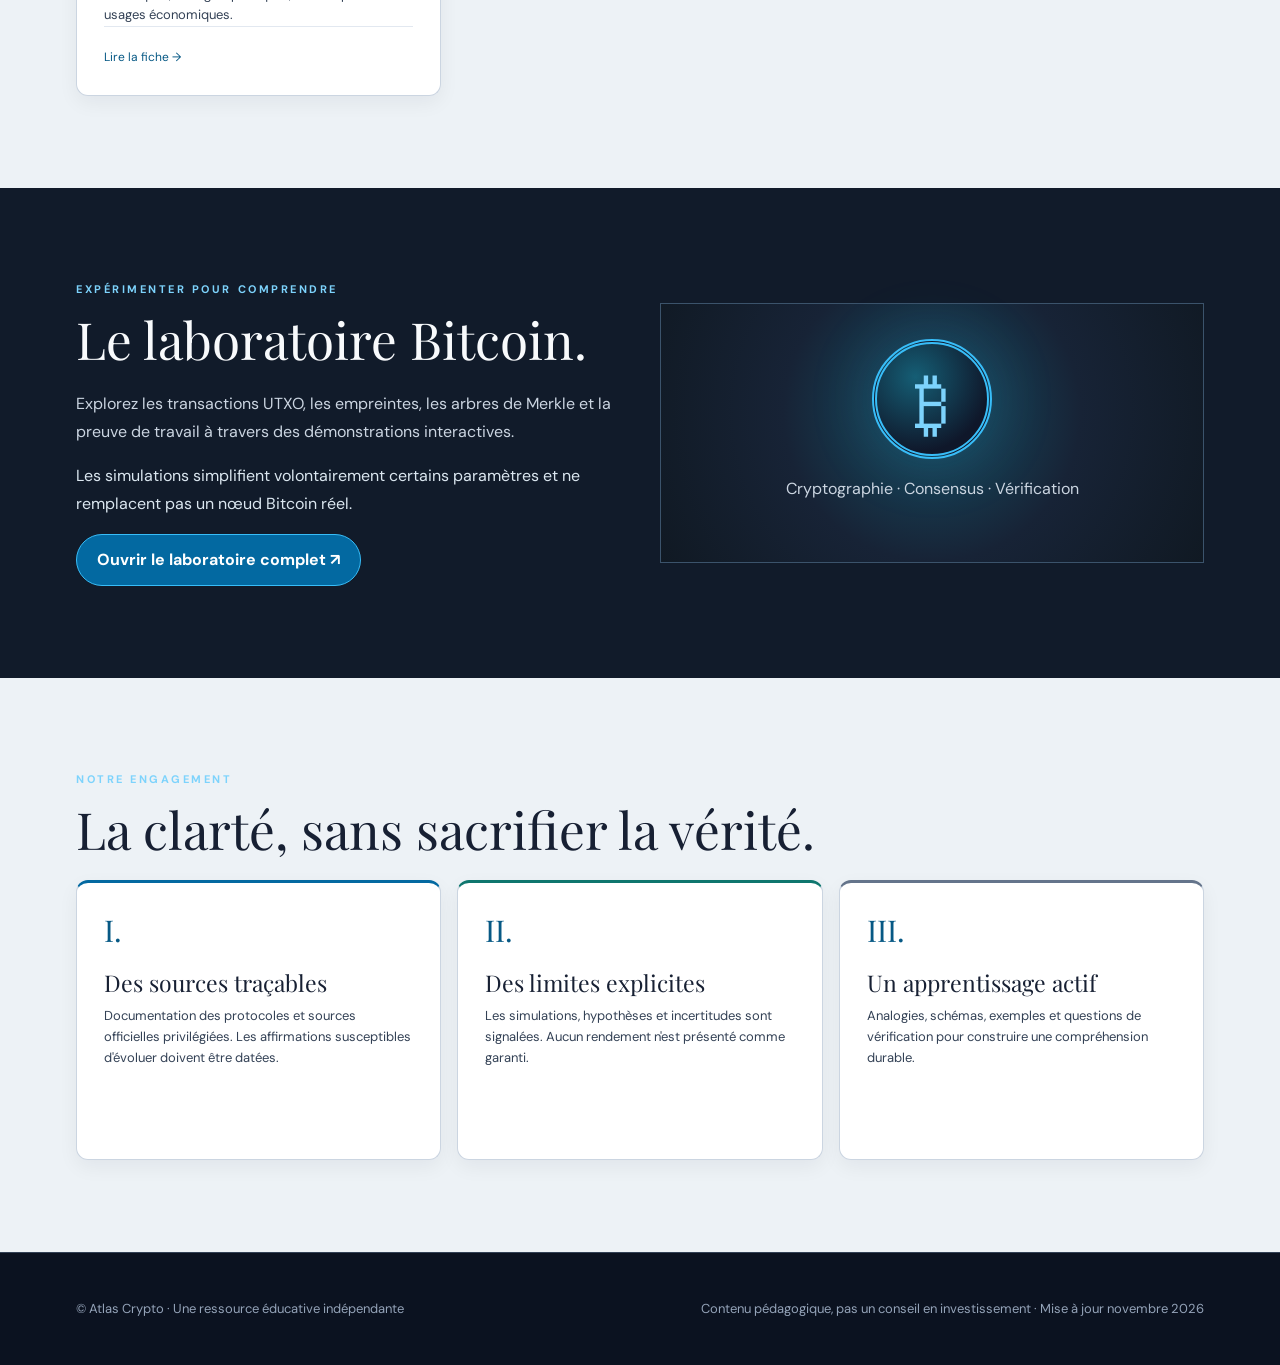
==== commit 8a3424da: "Update homepage count for seven expanded courses" ====
--- a/index.html
+++ b/index.html
@@ -56,7 +56,7 @@
       <div class="stats">
         <div><strong>05</strong><small>grandes parties</small></div>
         <div><strong>25</strong><small>chapitres au programme</small></div>
-        <div><strong>06</strong><small>cours approfondis disponibles</small></div>
+        <div><strong>07</strong><small>cours approfondis disponibles</small></div>
       </div>
 
       <section class="section paths" id="parcours" aria-labelledby="paths-title">
@@ -168,7 +168,7 @@
         <div class="container">
           <div class="eyebrow">Bibliothèque du savoir</div>
           <h2>Une progression sans raccourcis.</h2>
-          <p class="sub">Les chapitres 1, 2, 3, 4, 11 et 12 proposent déjà des cours approfondis : explications pas à pas, exemples, graphiques annotés, simulations et quiz corrigés. Les 19 autres fiches sont présentées en synthèse et seront enrichies progressivement.</p>
+          <p class="sub">Les chapitres 1, 2, 3, 4, 5, 11 et 12 proposent déjà des cours approfondis : explications pas à pas, exemples, graphiques annotés, simulations et quiz corrigés. Les 18 autres fiches sont présentées en synthèse et seront enrichies progressivement.</p>
           <div class="toolbar">
             <input id="search" class="search" type="search" aria-label="Rechercher dans les chapitres" placeholder="Rechercher un sujet, une notion…">
             <div id="filters" role="group" aria-label="Filtrer les chapitres par partie"></div>
--- a/foundations-courses.css
+++ b/foundations-courses.css
@@ -2378,7 +2378,7 @@
   border-radius:12px;
 }
 #lesson-content .ch4-sign-step:nth-child(2){border-top-color:#0f766e}
-#lesson-content .ch4-sign-step:nth-child(3){border-top-color:#7c3aed}
+#lesson-content .ch4-sign-step:nth-child(3){border-top-color:#64748b}
 #lesson-content .ch4-sign-step>span{
   display:grid;place-items:center;width:30px;height:30px;border-radius:9px;
   color:#1d4ed8;background:#dbeafe;font-weight:800;font-size:12px;
@@ -2416,7 +2416,7 @@
 #lesson-content .ch4-address-types article{padding:14px;border-top:3px solid #0369a1}
 #lesson-content .ch4-address-types article:nth-child(2){border-top-color:#0f766e}
 #lesson-content .ch4-address-types article:nth-child(3){border-top-color:#0891b2}
-#lesson-content .ch4-address-types article:nth-child(4){border-top-color:#7c3aed}
+#lesson-content .ch4-address-types article:nth-child(4){border-top-color:#64748b}
 #lesson-content .ch4-address-types article>span{display:block;color:#64748b;font-size:9px;font-weight:800;letter-spacing:.1em}
 #lesson-content .ch4-address-types article>b{display:block;margin:10px 0;color:#172033;font:24px ui-monospace,monospace}
 #lesson-content .ch4-address-types p{font-size:10px!important}
@@ -2435,7 +2435,7 @@
 #lesson-content .ch4-wallet-functions{grid-template-columns:repeat(3,minmax(0,1fr))}
 #lesson-content .ch4-wallet-functions article{border-top:3px solid #0369a1}
 #lesson-content .ch4-wallet-functions article:nth-child(2){border-top-color:#0f766e}
-#lesson-content .ch4-wallet-functions article:nth-child(3){border-top-color:#7c3aed}
+#lesson-content .ch4-wallet-functions article:nth-child(3){border-top-color:#64748b}
 #lesson-content .ch4-wallet-functions article>span,
 #lesson-content .ch4-security-grid article>span,
 #lesson-content .ch4-takeaways article>b{display:block;color:#0369a1;font-size:10px;font-weight:800;letter-spacing:.09em}
@@ -2492,7 +2492,7 @@
 #lesson-content .ch4-security-grid article:nth-child(2){border-top-color:#0f766e}
 #lesson-content .ch4-security-grid article:nth-child(3){border-top-color:#0891b2}
 #lesson-content .ch4-security-grid article:nth-child(4){border-top-color:#d97706}
-#lesson-content .ch4-security-grid article:nth-child(5){border-top-color:#7c3aed}
+#lesson-content .ch4-security-grid article:nth-child(5){border-top-color:#64748b}
 #lesson-content .ch4-security-grid article:nth-child(6){border-top-color:#475569}
 #lesson-content .ch4-security-grid article>b{display:block;margin:8px 0;color:#172033}
 #lesson-content .ch4-checklist{margin:24px 0;padding:21px;border:1px solid #99f6e4;border-left:4px solid #0f766e;border-radius:10px;background:#f0fdfa;color:#134e4a}
@@ -2517,7 +2517,7 @@
 #lesson-content #ch4-retenir .ch4-takeaways article{border-left:4px solid #0369a1}
 #lesson-content #ch4-retenir .ch4-takeaways article:nth-child(2){border-left-color:#0f766e}
 #lesson-content #ch4-retenir .ch4-takeaways article:nth-child(3){border-left-color:#0891b2}
-#lesson-content #ch4-retenir .ch4-takeaways article:nth-child(4){border-left-color:#7c3aed}
+#lesson-content #ch4-retenir .ch4-takeaways article:nth-child(4){border-left-color:#64748b}
 #lesson-content #ch4-retenir .ch4-takeaways article:nth-child(5){border-left-color:#d97706}
 #lesson-content #ch4-retenir .ch4-takeaways article:nth-child(6){border-left-color:#475569}
 #lesson-content #ch4-retenir .ch4-takeaways article>b{color:#0369a1}
@@ -2570,3 +2570,252 @@
   #lesson-content .ch4-recovery-flow{gap:7px}
 }
 
+
+
+
+/* Chapter 4 alignment with Chapter 12: dark editorial quiz and glossary surfaces. */
+#lesson-content #ch4-quiz .quiz-question{
+  padding:20px;
+  border:1px solid var(--line,#41382d);
+  border-radius:10px;
+  background:#1d1915;
+  color:#f3eee5;
+}
+#lesson-content #ch4-quiz .quiz-question h3{
+  margin:9px 0 15px;
+  color:#f3eee5;
+  font:20px/1.4 'DM Sans',sans-serif;
+}
+#lesson-content #ch4-quiz .quiz-options button{
+  padding:12px 14px;
+  border:1px solid #554632;
+  border-radius:7px;
+  background:#29231c;
+  color:#f0e5d7;
+  text-align:left;
+  font:inherit;
+  font-size:13px;
+  line-height:1.5;
+}
+#lesson-content #ch4-quiz .quiz-options button:hover:not(:disabled){
+  border-color:var(--gold,#d9b77e);
+  background:#30291f;
+}
+#lesson-content #ch4-quiz .quiz-options button:disabled{opacity:.88}
+#lesson-content #ch4-quiz .quiz-options button.answer-correct{
+  border-color:#83b69a;
+  background:#1b3025;
+  color:#e3f3e9;
+}
+#lesson-content #ch4-quiz .quiz-options button.answer-wrong{
+  border-color:#bd8175;
+  background:#35201d;
+  color:#f4ded8;
+}
+#lesson-content #ch4-quiz .quiz-feedback{
+  min-height:0;
+  margin:10px 0 0!important;
+  color:#d6cabe!important;
+  font-size:13px!important;
+  line-height:1.65!important;
+}
+#lesson-content #ch4-quiz .quiz-feedback.feedback-correct{color:#a6d2b5!important}
+#lesson-content #ch4-quiz .quiz-feedback.feedback-wrong{color:#e6a99d!important}
+#lesson-content #ch4-quiz .quiz-summary{
+  padding:15px;
+  border-left:3px solid var(--gold,#d9b77e);
+  background:#2a2117;
+  color:#f1dfc4!important;
+  font-weight:700;
+}
+#lesson-content #ch4-quiz .quiz-reset{
+  justify-self:start;
+  margin-top:10px;
+  padding:12px 14px;
+  border:1px solid #554632;
+  border-radius:7px;
+  background:#29231c;
+  color:var(--gold,#d9b77e);
+  text-align:left;
+}
+#lesson-content #ch4-quiz button:focus-visible,
+#lesson-content #ch4-glossaire summary:focus-visible{
+  outline:3px solid #0ea5e9;
+  outline-offset:2px;
+}
+
+/* The Chapter 4 glossary follows the same charcoal-and-ivory treatment as Chapter 12. */
+#lesson-content #ch4-glossaire .btc-glossary details{
+  margin:0;
+  padding:0 14px;
+  border:1px solid #55432e;
+  border-radius:7px;
+  background:#1d1914;
+  color:#f3eee5;
+}
+#lesson-content #ch4-glossaire .btc-glossary summary{
+  padding:12px 14px;
+  color:#ecd09b;
+  font-size:12px;
+  font-weight:700;
+  cursor:pointer;
+}
+#lesson-content #ch4-glossaire .btc-glossary details[open]{
+  border-color:#806640;
+  background:#211b14;
+}
+#lesson-content #ch4-glossaire .btc-glossary details p{
+  margin:0;
+  padding:0 14px 14px;
+  color:#d6cabe!important;
+  font-size:13px!important;
+  line-height:1.7!important;
+}
+@media(max-width:560px){
+  #lesson-content #ch4-quiz .quiz-question{padding:16px}
+  #lesson-content #ch4-glossaire .btc-glossary summary{padding:12px 10px}
+  #lesson-content #ch4-glossaire .btc-glossary details p{padding:0 10px 12px}
+}
+
+
+
+/* Chapter 5 — transaction flow, UTXO model and fee calculator. */
+#lesson-content .ch5-mental-model{display:grid;grid-template-columns:minmax(0,1fr) 110px minmax(0,1fr);align-items:center;gap:14px;margin:24px 0;padding:20px;border:1px solid #cbd5e1;border-radius:12px;background:#f8fafc}
+#lesson-content .ch5-model-node{padding:18px;border:1px solid #cbd5e1;border-radius:9px;background:#fff;text-align:center}
+#lesson-content .ch5-model-node>span{display:block;color:#64748b;font-size:9px;font-weight:800;letter-spacing:.13em}
+#lesson-content .ch5-model-node>b{display:block;margin:9px 0;color:#172033;font-size:14px}
+#lesson-content .ch5-model-node>strong{display:block;color:#0369a1;font-size:19px;font-weight:800}
+#lesson-content .ch5-model-node>small{display:block;margin-top:8px;color:#64748b;font-size:11px;line-height:1.5}
+#lesson-content .ch5-model-output>strong{color:#0f766e}
+#lesson-content .ch5-model-arrow{text-align:center;color:#0369a1}
+#lesson-content .ch5-model-arrow>span{display:block;font-size:34px;font-weight:700}
+#lesson-content .ch5-model-arrow>small{display:block;color:#64748b;font-size:10px}
+#lesson-content .ch5-anatomy{display:grid;grid-template-columns:minmax(0,1fr) 110px minmax(0,1fr);gap:13px;align-items:stretch;margin:24px 0}
+#lesson-content .ch5-anatomy-column{display:grid;gap:9px;align-content:start}
+#lesson-content .ch5-anatomy-label{color:#0369a1;font-size:10px;font-weight:800;letter-spacing:.12em}
+#lesson-content .ch5-anatomy-column article{padding:15px;border:1px solid #d5deea;border-radius:9px;background:#f8fafc}
+#lesson-content .ch5-anatomy-column article>b{display:block;color:#172033;font-size:13px}
+#lesson-content .ch5-anatomy-column article p{margin:7px 0 0;color:#475569!important;font-size:12px!important;line-height:1.6!important}
+#lesson-content .ch5-anatomy-note{padding:11px;border-left:3px solid #0f766e;background:#f0fdfa;color:#115e59;font-size:11px;line-height:1.5}
+#lesson-content .ch5-anatomy-center{display:grid;place-content:center;min-height:210px;border:1px solid #0f766e;border-radius:10px;background:#e0f2fe;color:#075985;text-align:center;font-size:12px;font-weight:800;letter-spacing:.08em}
+#lesson-content .ch5-anatomy-center span{color:#0f766e;font-size:10px;font-weight:600;letter-spacing:0}
+#lesson-content .ch5-example-code{display:grid;grid-template-columns:1fr 45px 1fr;gap:12px;align-items:center;margin:22px 0;padding:17px;border:1px solid #d5deea;border-radius:10px;background:#f8fafc}
+#lesson-content .ch5-example-code>div:not(.ch5-example-arrow){display:grid;gap:6px}
+#lesson-content .ch5-example-code span{color:#64748b;font-size:9px;font-weight:800;letter-spacing:.1em}
+#lesson-content .ch5-example-code b{color:#172033;font-size:17px}
+#lesson-content .ch5-example-code small{color:#475569;font-size:11px}
+#lesson-content .ch5-example-arrow{color:#0369a1;text-align:center;font-size:25px}
+#lesson-content .ch5-utxo-grid{display:grid;grid-template-columns:repeat(3,minmax(0,1fr));gap:10px;margin:21px 0}
+#lesson-content .ch5-utxo-grid article{padding:17px;border:1px solid #99f6e4;border-radius:9px;background:#f0fdfa}
+#lesson-content .ch5-utxo-grid article>span{display:block;color:#0f766e;font-size:9px;font-weight:800;letter-spacing:.1em}
+#lesson-content .ch5-utxo-grid article>b{display:block;margin:9px 0;color:#134e4a;font-size:19px}
+#lesson-content .ch5-utxo-grid article>small{display:block;color:#475569;font-size:11px}
+#lesson-content .ch5-utxo-grid article>em{display:inline-block;margin-top:12px;padding:4px 8px;border-radius:20px;background:#ccfbf1;color:#115e59;font-size:10px;font-style:normal;font-weight:700}
+#lesson-content .ch5-utxo-grid .ch5-utxo-spent{border-color:#fecaca;background:#fef2f2}
+#lesson-content .ch5-utxo-grid .ch5-utxo-spent>span{color:#b91c1c}
+#lesson-content .ch5-utxo-grid .ch5-utxo-spent>b{color:#7f1d1d}
+#lesson-content .ch5-utxo-grid .ch5-utxo-spent>em{background:#fee2e2;color:#991b1b}
+#lesson-content .ch5-analogy-grid{display:grid;grid-template-columns:repeat(2,minmax(0,1fr));gap:12px;margin:20px 0}
+#lesson-content .ch5-analogy-grid>div{padding:17px;border:1px solid #d5deea;border-radius:9px;background:#f8fafc}
+#lesson-content .ch5-analogy-grid span{display:block;color:#0369a1;font-size:9px;font-weight:800;letter-spacing:.1em}
+#lesson-content .ch5-analogy-grid b{display:block;margin:8px 0;color:#172033;font-size:14px}
+#lesson-content .ch5-analogy-grid p{margin:0;color:#475569!important;font-size:12px!important;line-height:1.6!important}
+#lesson-content .ch5-payment-table{display:grid;grid-template-columns:minmax(0,1fr) 30px minmax(0,1fr);gap:12px;align-items:center;margin:24px 0}
+#lesson-content .ch5-payment-side{display:grid;gap:8px}
+#lesson-content .ch5-payment-side>span{color:#0369a1;font-size:9px;font-weight:800;letter-spacing:.12em}
+#lesson-content .ch5-payment-side>div{display:flex;justify-content:space-between;gap:8px;padding:12px;border:1px solid #d5deea;border-radius:8px;background:#f8fafc}
+#lesson-content .ch5-payment-side>div b{color:#172033;font-size:13px}
+#lesson-content .ch5-payment-side>div small{color:#64748b;font-size:10px;text-align:right}
+#lesson-content .ch5-payment-side>strong{padding:10px 12px;background:#e0f2fe;color:#075985;font-size:12px}
+#lesson-content .ch5-payment-math{color:#0369a1;text-align:center;font-size:24px;font-weight:800}
+#lesson-content .ch5-fee-concepts{display:grid;grid-template-columns:repeat(2,minmax(0,1fr));gap:12px;margin:22px 0}
+#lesson-content .ch5-fee-concepts article{padding:17px;border:1px solid #d5deea;border-radius:9px;background:#f8fafc}
+#lesson-content .ch5-fee-concepts article>span{display:block;color:#0369a1;font-size:10px;font-weight:800}
+#lesson-content .ch5-fee-concepts article>b{display:block;margin:8px 0;color:#172033;font-size:15px}
+#lesson-content .ch5-fee-concepts article p{margin:0;color:#475569!important;font-size:12px!important;line-height:1.6!important}
+#lesson-content .ch5-formula{display:grid;gap:6px;margin:22px 0;padding:20px;border:1px solid #0f766e;border-radius:10px;background:#f0fdfa;text-align:center}
+#lesson-content .ch5-formula>span{color:#0f766e;font-size:10px;font-weight:800;letter-spacing:.1em}
+#lesson-content .ch5-formula>strong{color:#134e4a;font-size:21px}
+#lesson-content .ch5-formula>small{color:#475569;font-size:12px}
+#lesson-content .ch5-fee-lab{margin:25px 0;padding:22px;border:1px solid #cbd5e1;border-radius:12px;background:#101923;color:#e2e8f0}
+#lesson-content .ch5-fee-lab .lesson-kicker{color:#7dd3fc}
+#lesson-content .ch5-fee-lab-head h3{margin:8px 0;color:#f8fafc;font:22px/1.35 'Playfair Display',serif}
+#lesson-content .ch5-fee-lab-head p{color:#cbd5e1!important;font-size:12px!important}
+#lesson-content .ch5-fee-controls{display:grid;grid-template-columns:repeat(2,minmax(0,1fr));gap:12px;margin:20px 0}
+#lesson-content .ch5-fee-controls label{display:grid;gap:8px;color:#cbd5e1;font-size:11px;font-weight:700}
+#lesson-content .ch5-fee-controls input{width:100%;padding:11px 12px;border:1px solid #475569;border-radius:7px;background:#172336;color:#f8fafc;font:inherit;font-size:14px}
+#lesson-content .ch5-fee-controls input:focus-visible{outline:3px solid #38bdf8;outline-offset:2px}
+#lesson-content .ch5-fee-results{display:grid;grid-template-columns:repeat(2,minmax(0,1fr));gap:10px}
+#lesson-content .ch5-fee-results>div{padding:15px;border:1px solid #334155;border-radius:8px;background:#172336}
+#lesson-content .ch5-fee-results span{display:block;color:#94a3b8;font-size:10px}
+#lesson-content .ch5-fee-results b{display:block;margin:7px 0;color:#7dd3fc;font-size:20px}
+#lesson-content .ch5-fee-results small{color:#cbd5e1;font-size:11px}
+#lesson-content .ch5-fee-equation{margin:12px 0;padding:13px;border-left:3px solid #0f766e;background:#1c2c35;color:#d1fae5;font-size:12px;line-height:1.6}
+#lesson-content .ch5-fee-status{margin:10px 0;color:#a7f3d0!important;font-size:12px!important;line-height:1.6!important}
+#lesson-content .ch5-fee-status.is-alert{color:#fecaca!important}
+#lesson-content .ch5-lab-reset{padding:9px 13px;border:1px solid #475569;border-radius:7px;background:#172336;color:#e2e8f0;font-size:11px}
+#lesson-content .ch5-lab-reset:hover{border-color:#7dd3fc;color:#7dd3fc}
+#lesson-content .ch5-fee-footnote{margin:14px 0 0;color:#94a3b8!important;font-size:10px!important;line-height:1.6!important}
+#lesson-content .ch5-timeline{display:grid;gap:10px;margin:23px 0}
+#lesson-content .ch5-timeline article{display:grid;grid-template-columns:44px 1fr;gap:13px;align-items:start;padding:15px;border:1px solid #d5deea;border-radius:9px;background:#f8fafc}
+#lesson-content .ch5-timeline article>span{display:grid;place-items:center;width:34px;height:34px;border-radius:50%;background:#e0f2fe;color:#0369a1;font-size:12px;font-weight:800}
+#lesson-content .ch5-timeline b{display:block;color:#172033;font-size:13px}
+#lesson-content .ch5-timeline p{margin:5px 0 0;color:#475569!important;font-size:12px!important;line-height:1.6!important}
+#lesson-content .ch5-risk-grid{display:grid;grid-template-columns:repeat(3,minmax(0,1fr));gap:10px;margin:22px 0}
+#lesson-content .ch5-risk-grid article{padding:16px;border:1px solid #d5deea;border-radius:9px;background:#f8fafc}
+#lesson-content .ch5-risk-grid article>span{display:block;color:#0369a1;font-size:9px;font-weight:800;letter-spacing:.08em}
+#lesson-content .ch5-risk-grid article>b{display:block;margin:8px 0;color:#172033;font-size:14px}
+#lesson-content .ch5-risk-grid article p{margin:0;color:#475569!important;font-size:11px!important;line-height:1.6!important}
+#lesson-content .ch5-case-steps{display:grid;gap:9px;margin:23px 0}
+#lesson-content .ch5-case-steps article{position:relative;padding:15px 16px 15px 145px;border:1px solid #d5deea;border-radius:9px;background:#f8fafc}
+#lesson-content .ch5-case-steps article>span{position:absolute;left:16px;top:18px;color:#0369a1;font-size:9px;font-weight:800;letter-spacing:.1em}
+#lesson-content .ch5-case-steps b{display:block;color:#172033;font-size:13px}
+#lesson-content .ch5-case-steps p{margin:5px 0 0;color:#475569!important;font-size:12px!important;line-height:1.6!important}
+#lesson-content #ch5-glossaire .btc-glossary{display:grid;gap:8px;margin:20px 0}
+#lesson-content #ch5-glossaire .btc-glossary details{margin:0;padding:0 14px;border:1px solid #55432e;border-radius:7px;background:#1d1914;color:#f3eee5}
+#lesson-content #ch5-glossaire .btc-glossary summary{padding:12px 14px;color:#ecd09b;font-size:12px;font-weight:700;cursor:pointer}
+#lesson-content #ch5-glossaire .btc-glossary details[open]{border-color:#806640;background:#211b14}
+#lesson-content #ch5-glossaire .btc-glossary details p{margin:0;padding:0 14px 14px;color:#d6cabe!important;font-size:13px!important;line-height:1.7!important}
+#lesson-content #ch5-retenir .ch5-takeaways{display:grid;grid-template-columns:repeat(2,minmax(0,1fr));gap:10px;margin:22px 0}
+#lesson-content .ch5-takeaways article{padding:16px;border:1px solid #d5deea;border-left:4px solid #0369a1;border-radius:8px;background:#f8fafc}
+#lesson-content .ch5-takeaways article:nth-child(2){border-left-color:#0f766e}
+#lesson-content .ch5-takeaways article:nth-child(3){border-left-color:#0891b2}
+#lesson-content .ch5-takeaways article:nth-child(4){border-left-color:#64748b}
+#lesson-content .ch5-takeaways article:nth-child(5){border-left-color:#d97706}
+#lesson-content .ch5-takeaways article:nth-child(6){border-left-color:#475569}
+#lesson-content .ch5-takeaways b{color:#0369a1;font-size:12px}
+#lesson-content .ch5-takeaways p{margin:7px 0 0;color:#475569!important;font-size:12px!important;line-height:1.6!important}
+#lesson-content #ch5-quiz .btc-quiz-set{display:grid;gap:12px}
+#lesson-content #ch5-quiz .quiz-question{padding:20px;border:1px solid #41382d;border-radius:10px;background:#1d1915;color:#f3eee5}
+#lesson-content #ch5-quiz .quiz-question h3{margin:9px 0 15px;color:#f3eee5;font:20px/1.4 'DM Sans',sans-serif}
+#lesson-content #ch5-quiz .quiz-options{display:grid;gap:8px}
+#lesson-content #ch5-quiz .quiz-options button{padding:12px 14px;border:1px solid #554632;border-radius:7px;background:#29231c;color:#f0e5d7;text-align:left;font:inherit;font-size:13px;line-height:1.5}
+#lesson-content #ch5-quiz .quiz-options button:hover:not(:disabled){border-color:var(--gold,#d9b77e);background:#30291f}
+#lesson-content #ch5-quiz .quiz-options button:disabled{opacity:.88}
+#lesson-content #ch5-quiz .quiz-options button.answer-correct{border-color:#83b69a;background:#1b3025;color:#e3f3e9}
+#lesson-content #ch5-quiz .quiz-options button.answer-wrong{border-color:#bd8175;background:#35201d;color:#f4ded8}
+#lesson-content #ch5-quiz .quiz-feedback{margin:10px 0 0!important;color:#d6cabe!important;font-size:13px!important;line-height:1.65!important}
+#lesson-content #ch5-quiz .quiz-feedback.feedback-correct{color:#a6d2b5!important}
+#lesson-content #ch5-quiz .quiz-feedback.feedback-wrong{color:#e6a99d!important}
+#lesson-content #ch5-quiz .quiz-summary{padding:15px;border-left:3px solid var(--gold,#d9b77e);background:#2a2117;color:#f1dfc4!important;font-weight:700}
+#lesson-content #ch5-quiz .quiz-reset{justify-self:start;margin-top:10px;padding:12px 14px;border:1px solid #554632;border-radius:7px;background:#29231c;color:var(--gold,#d9b77e);text-align:left}
+#lesson-content #ch5-quiz button:focus-visible,#lesson-content #ch5-glossaire summary:focus-visible{outline:3px solid #0ea5e9;outline-offset:2px}
+@media(max-width:760px){
+  #lesson-content .ch5-mental-model{grid-template-columns:1fr;gap:8px}
+  #lesson-content .ch5-model-arrow>span{transform:rotate(90deg)}
+  #lesson-content .ch5-anatomy{grid-template-columns:1fr}
+  #lesson-content .ch5-anatomy-center{min-height:72px}
+  #lesson-content .ch5-anatomy-center br{display:none}
+  #lesson-content .ch5-example-code{grid-template-columns:1fr}
+  #lesson-content .ch5-example-arrow{transform:rotate(90deg)}
+  #lesson-content .ch5-payment-table{grid-template-columns:1fr}
+  #lesson-content .ch5-payment-math{transform:rotate(90deg)}
+  #lesson-content .ch5-case-steps article{padding:15px}
+  #lesson-content .ch5-case-steps article>span{position:static;display:block;margin-bottom:6px}
+}
+@media(max-width:560px){
+  #lesson-content .ch5-utxo-grid,#lesson-content .ch5-analogy-grid,#lesson-content .ch5-fee-concepts,#lesson-content .ch5-fee-controls,#lesson-content .ch5-fee-results,#lesson-content .ch5-risk-grid,#lesson-content #ch5-retenir .ch5-takeaways{grid-template-columns:1fr}
+  #lesson-content .ch5-fee-lab{padding:16px}
+  #lesson-content #ch5-glossaire .btc-glossary summary{padding:12px 10px}
+  #lesson-content #ch5-glossaire .btc-glossary details p{padding:0 10px 12px}
+}
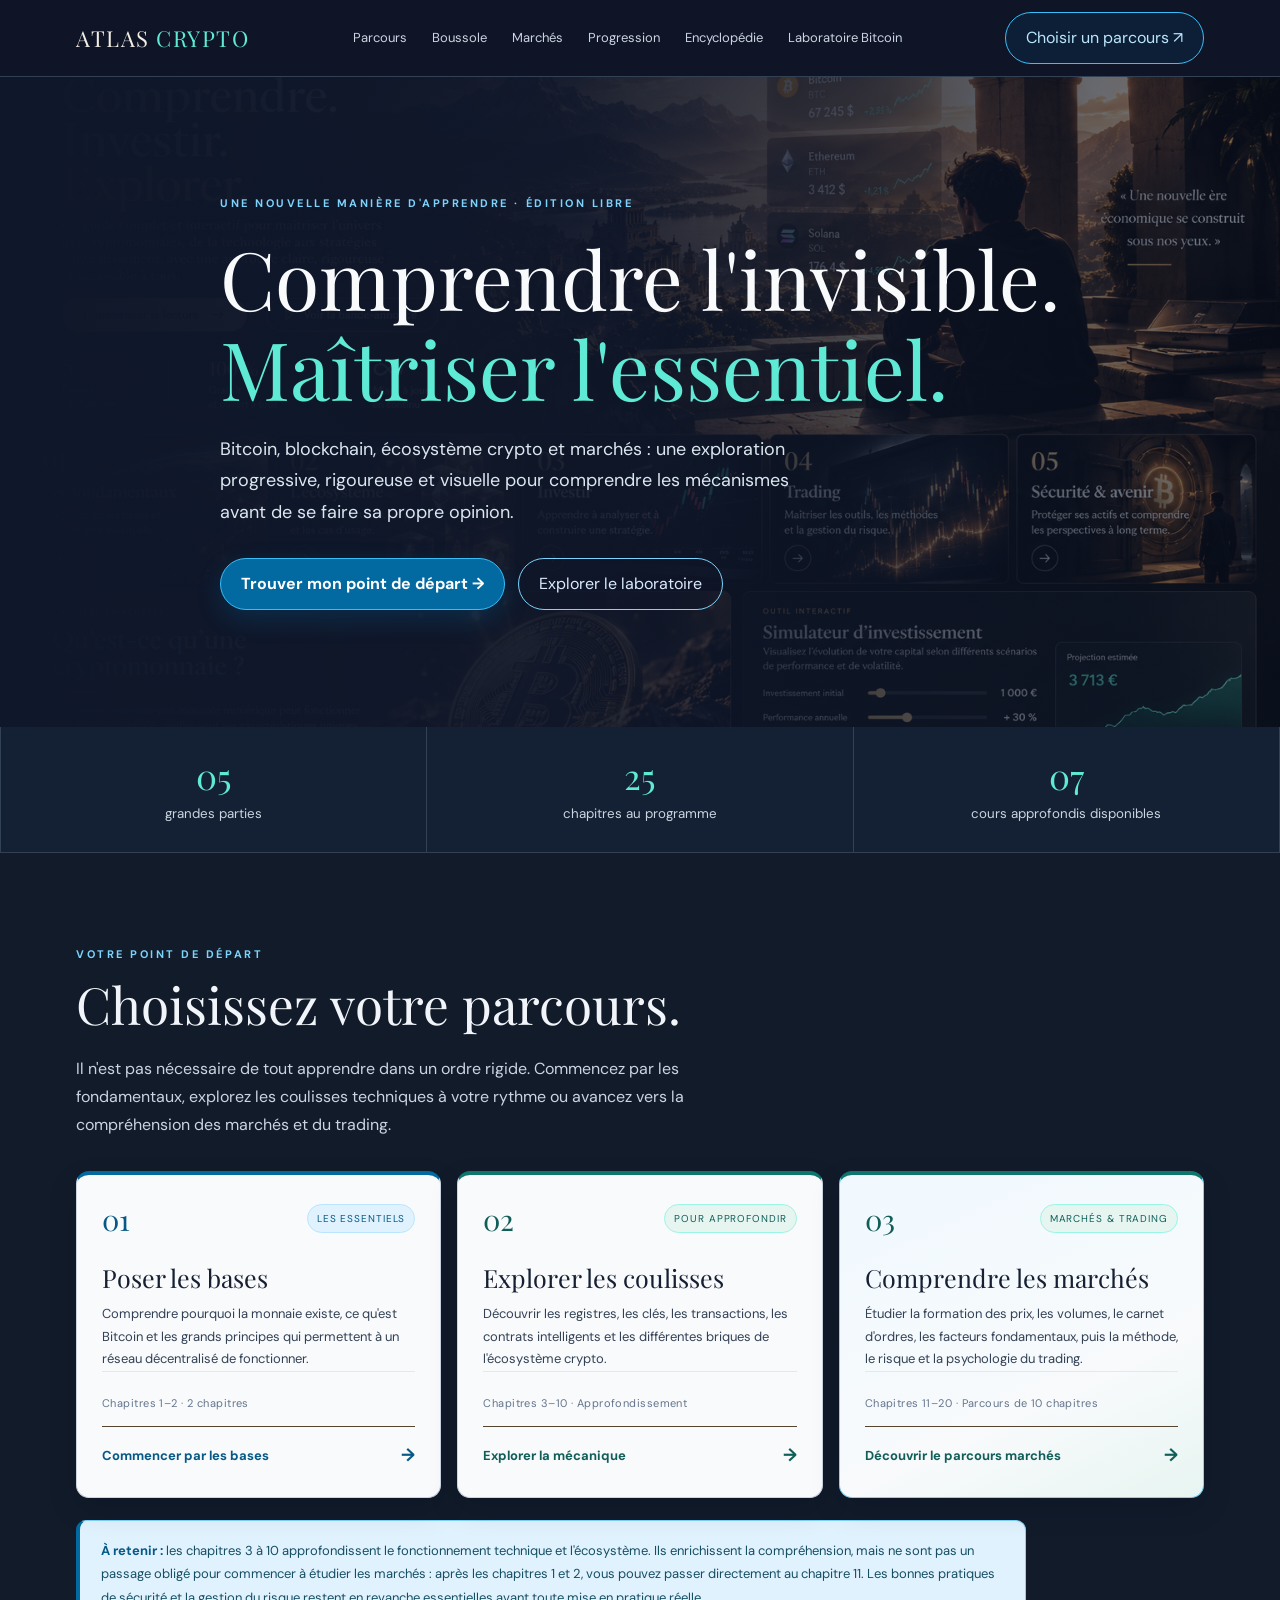
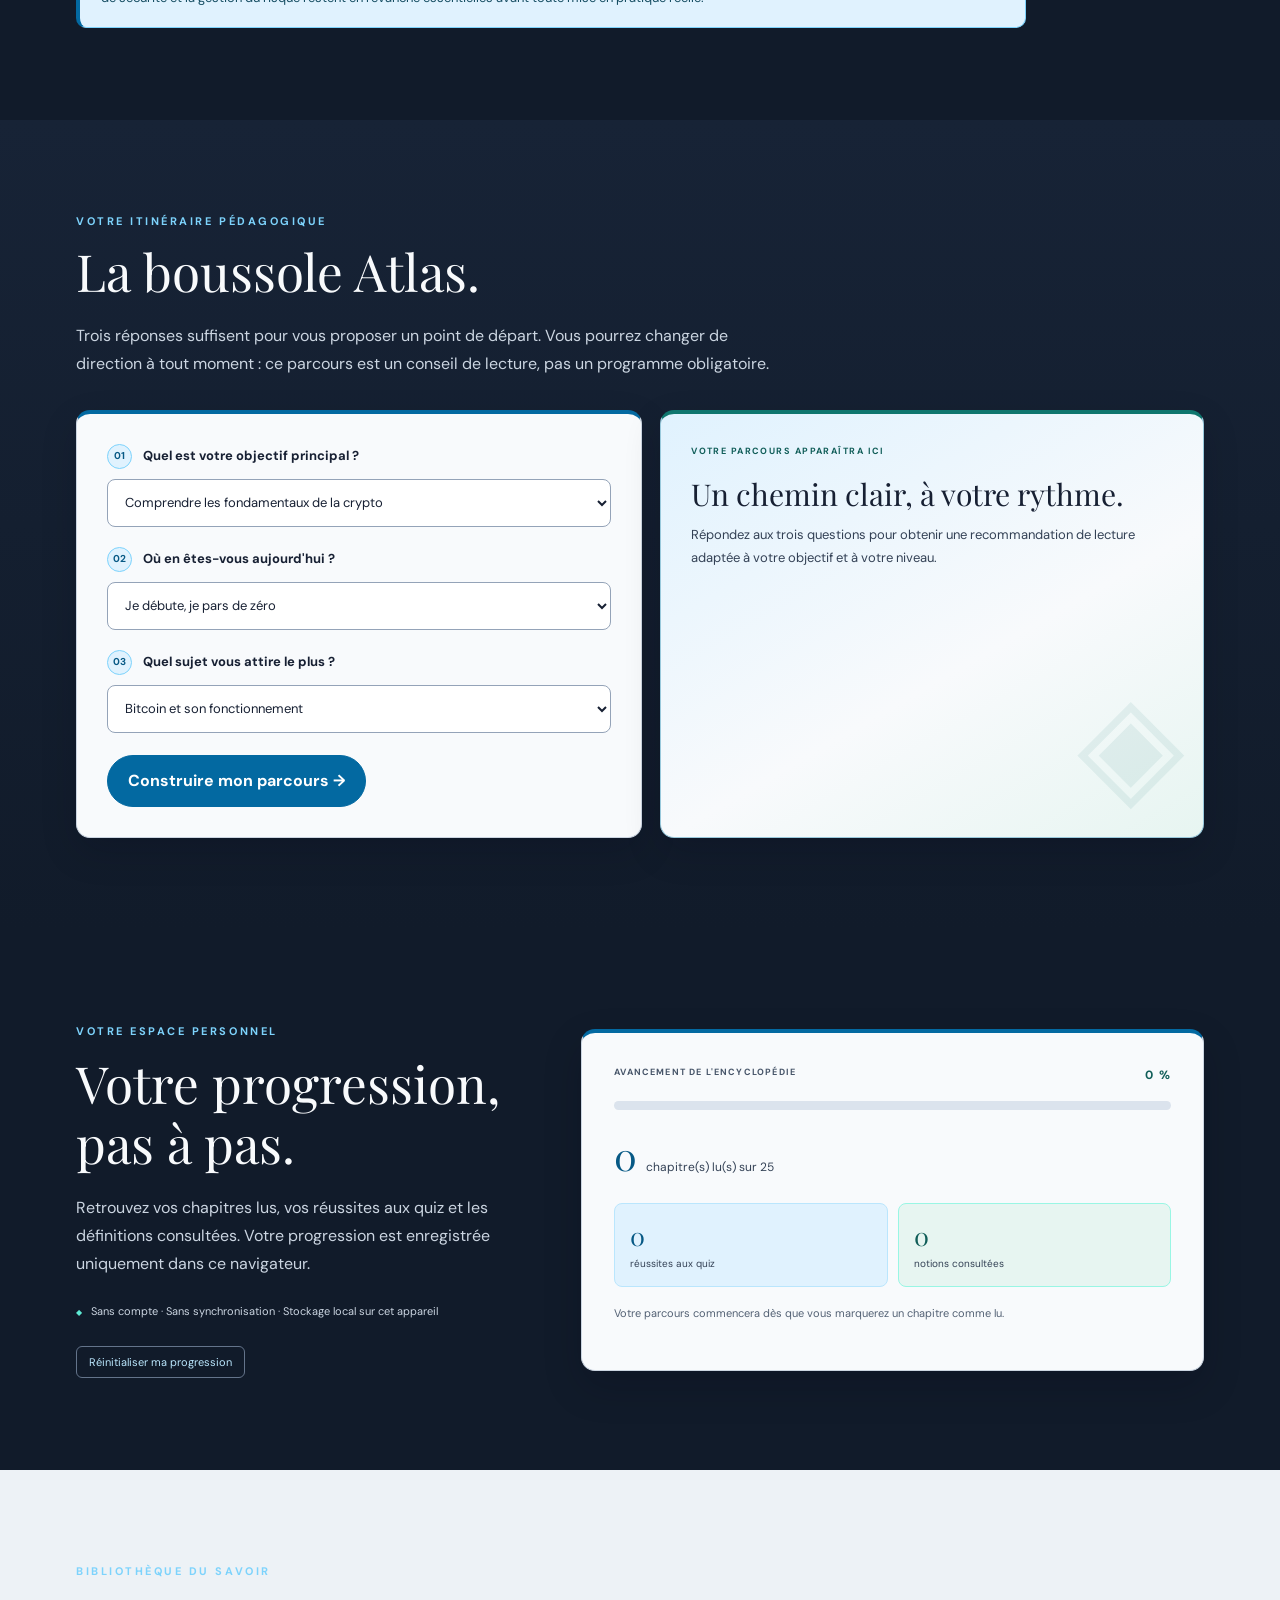
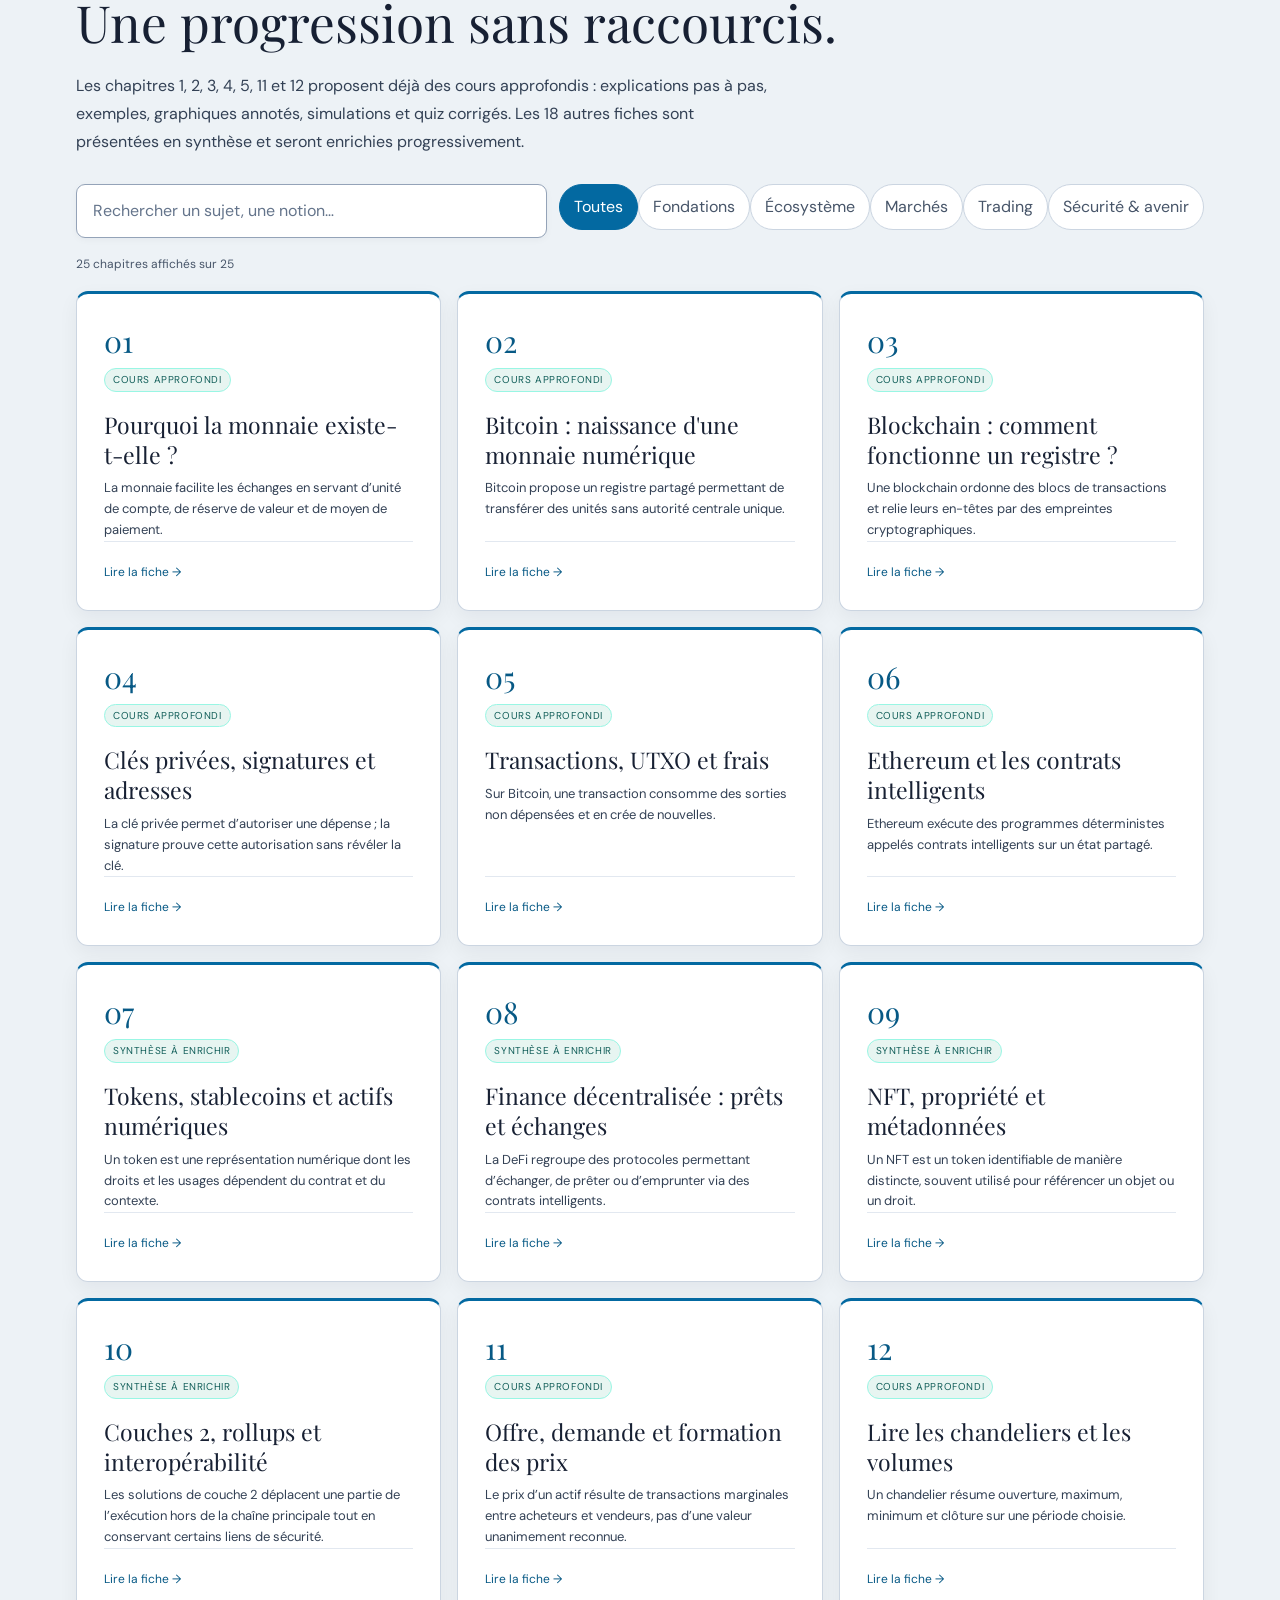
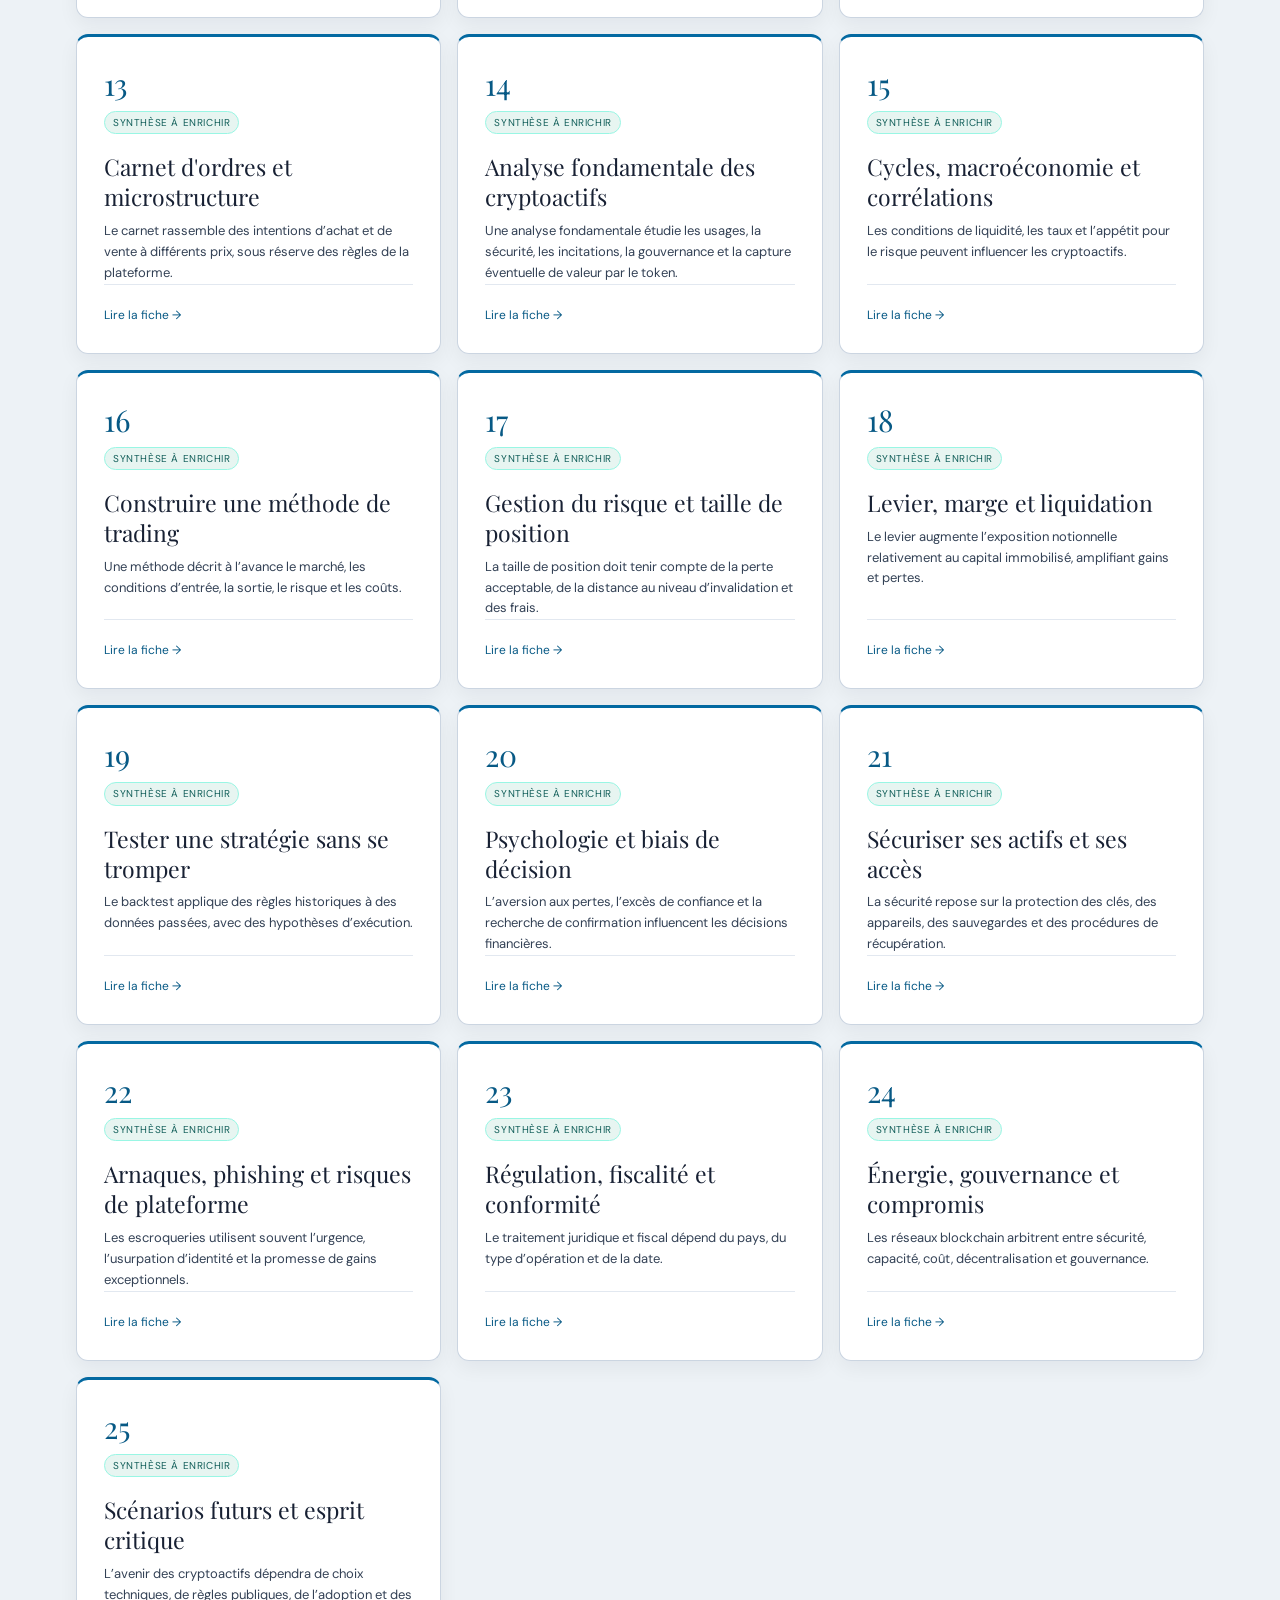
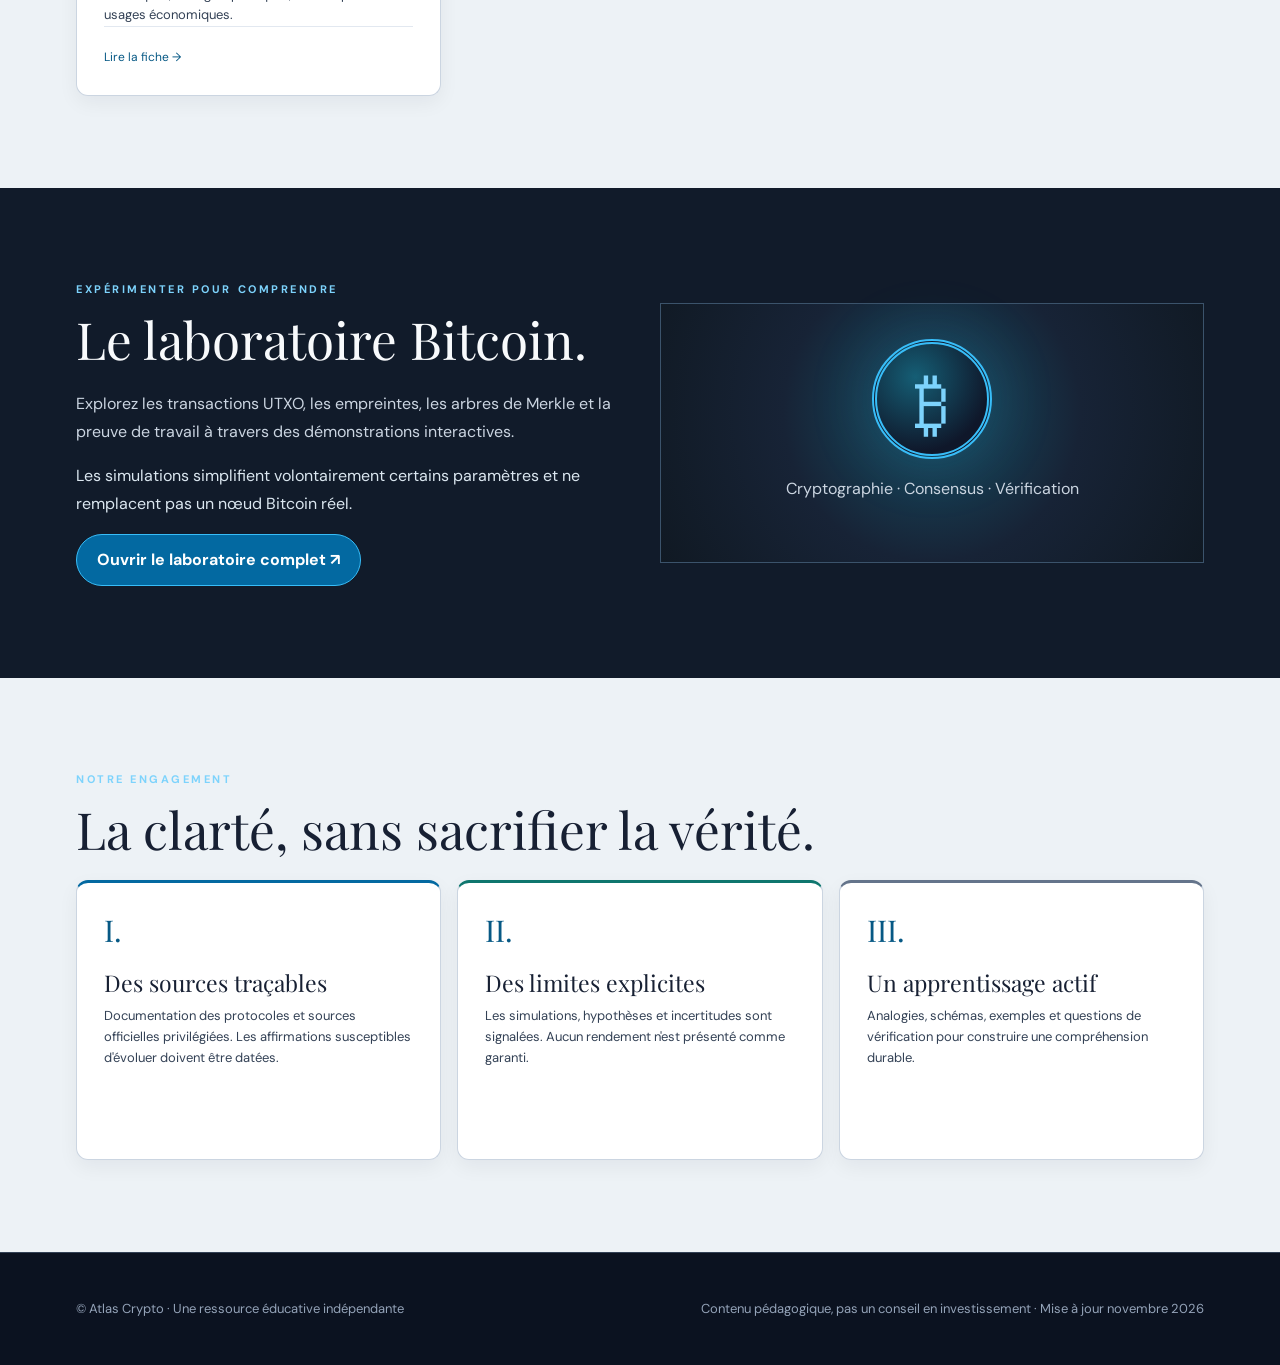
==== commit 898a0b72: "Load Chapter 6 course and styles" ====
--- a/index.html
+++ b/index.html
@@ -16,6 +16,7 @@
   <link rel="stylesheet" href="market-courses.css">
   <link rel="stylesheet" href="candles-courses.css">
   <link rel="stylesheet" href="foundations-courses.css">
+  <link rel="stylesheet" href="ecosystem-courses.css">
   <link rel="stylesheet" href="markets-visual-refresh.css">
   <link rel="stylesheet" href="home-visual-refresh.css">
 </head>
@@ -239,6 +240,7 @@
   </footer>
   <script src="data.js"></script>
   <script src="lessons.js"></script>
+  <script src="lessons-ecosystem.js"></script>
   <script src="lessons-markets.js"></script>
   <script src="lessons-candles.js"></script>
   <script src="app.js"></script>
--- a/ecosystem-courses.css
+++ b/ecosystem-courses.css
@@ -0,0 +1,222 @@
+/* Atlas Crypto — chapitre 6 : Ethereum et contrats intelligents. */
+#lesson-content .e6-start-note,
+#lesson-content .e6-compare article,
+#lesson-content .e6-account-card,
+#lesson-content .e6-tx-parts article,
+#lesson-content .e6-read-write article,
+#lesson-content .e6-risk-grid article,
+#lesson-content .e6-case-steps article,
+#lesson-content .e6-takeaways article{
+  border:1px solid #d5deea;border-radius:11px;background:#f8fafc;color:#172033;
+}
+#lesson-content .e6-start-note{margin:20px 0;padding:18px 20px;border-left:4px solid #4f46e5;background:#eef2ff}
+#lesson-content .e6-start-note>b{display:block;margin-bottom:6px;color:#3730a3;font-size:13px}
+#lesson-content .e6-start-note p{margin:0;color:#334155!important;font-size:13px!important;line-height:1.7!important}
+#lesson-content .e6-compare{display:grid;grid-template-columns:repeat(2,minmax(0,1fr));gap:12px;margin:22px 0}
+#lesson-content .e6-compare article{padding:18px;border-top:4px solid #2563eb}
+#lesson-content .e6-compare article:nth-child(2){border-top-color:#0f766e}
+#lesson-content .e6-compare article>span{display:block;color:#475569;font-size:9px;font-weight:800;letter-spacing:.12em}
+#lesson-content .e6-compare article>b{display:block;margin:9px 0;color:#172033;font-size:17px}
+#lesson-content .e6-compare article p{color:#475569!important;font-size:12px!important;line-height:1.65!important}
+#lesson-content .e6-compare article small{display:block;margin-top:12px;padding-top:10px;border-top:1px solid #dbe3ed;color:#334155;font-size:11px}
+#lesson-content .e6-state-flow{display:grid;grid-template-columns:minmax(0,1fr) 24px minmax(0,1fr) 24px minmax(0,1fr);gap:8px;align-items:center;margin:23px 0;padding:18px;border:1px solid #334155;border-radius:12px;background:#111c2c}
+#lesson-content .e6-state-flow>div{min-height:108px;display:grid;align-content:center;gap:7px;padding:14px;border:1px solid #64748b;border-radius:9px;background:#f8fafc;text-align:center}
+#lesson-content .e6-state-flow span{color:#475569;font-size:9px;font-weight:800;letter-spacing:.12em}
+#lesson-content .e6-state-flow b{color:#172033;font-size:13px}
+#lesson-content .e6-state-flow small{color:#536174;font-size:10px;line-height:1.5}
+#lesson-content .e6-state-flow>i{color:#a5b4fc;text-align:center;font-size:20px;font-style:normal;font-weight:800}
+#lesson-content .e6-state-flow .e6-state-result{border-color:#5eead4;background:#ecfdf5}
+#lesson-content .e6-state-result span{color:#0f766e}
+#lesson-content .e6-advanced{margin:16px 0;border:1px solid #cbd5e1;border-radius:9px;background:#f1f5f9}
+#lesson-content .e6-advanced summary{padding:13px 15px;color:#334155;font-size:12px;font-weight:800;cursor:pointer}
+#lesson-content .e6-advanced[open]{border-color:#a5b4fc;background:#eef2ff}
+#lesson-content .e6-advanced[open] summary{color:#3730a3;border-bottom:1px solid #c7d2fe}
+#lesson-content .e6-advanced-body{padding:12px 15px 14px}
+#lesson-content .e6-advanced-body p{margin:8px 0;color:#334155!important;font-size:12px!important;line-height:1.7!important}
+#lesson-content .e6-account-grid{display:grid;grid-template-columns:repeat(2,minmax(0,1fr));gap:12px;margin:22px 0}
+#lesson-content .e6-account-card{padding:18px;border-top:4px solid #2563eb}
+#lesson-content .e6-account-card.e6-contract-card{border-top-color:#0f766e}
+#lesson-content .e6-account-card>span{display:block;color:#475569;font-size:9px;font-weight:800;letter-spacing:.1em}
+#lesson-content .e6-account-card h3{margin:8px 0;color:#172033}
+#lesson-content .e6-account-card p,
+#lesson-content .e6-account-card li{color:#475569!important;font-size:12px!important;line-height:1.65!important}
+#lesson-content .e6-account-card ul{padding-left:18px;margin:10px 0}
+#lesson-content .e6-account-card small{display:block;padding-top:10px;border-top:1px solid #dbe3ed;color:#334155;font-size:10px}
+#lesson-content .e6-call-flow{display:grid;grid-template-columns:repeat(7,minmax(0,1fr));gap:7px;align-items:center;margin:20px 0}
+#lesson-content .e6-call-flow>div{min-height:82px;display:grid;align-content:center;gap:6px;padding:10px;border:1px solid #cbd5e1;border-radius:8px;background:#f8fafc;text-align:center}
+#lesson-content .e6-call-flow b{color:#172033;font-size:11px}
+#lesson-content .e6-call-flow small{color:#536174;font-size:9px;line-height:1.45}
+#lesson-content .e6-call-flow>span{color:#4f46e5;text-align:center;font-size:18px;font-weight:800}
+#lesson-content .e6-contract-example{margin:22px 0;padding:19px;border:1px solid #c7d2fe;border-radius:12px;background:#f8fafc}
+#lesson-content .e6-contract-title{display:grid;gap:5px;margin-bottom:16px}
+#lesson-content .e6-contract-title span{color:#4f46e5;font-size:9px;font-weight:800;letter-spacing:.12em}
+#lesson-content .e6-contract-title b{color:#172033;font-size:18px}
+#lesson-content .e6-contract-title small{color:#536174;font-size:11px}
+#lesson-content .e6-condition-grid{display:grid;grid-template-columns:minmax(0,1fr) 25px minmax(0,1fr);gap:9px}
+#lesson-content .e6-condition-grid>div{padding:14px;border:1px solid #cbd5e1;border-radius:8px;background:#fff}
+#lesson-content .e6-condition-grid>i{grid-column:2;grid-row:1 / span 2;align-self:center;color:#4f46e5;font-size:20px;font-style:normal;font-weight:800}
+#lesson-content .e6-condition-grid>div:first-child{grid-row:1}
+#lesson-content .e6-condition-grid .e6-condition-success{grid-column:3;grid-row:1;border-color:#99f6e4;background:#f0fdfa}
+#lesson-content .e6-condition-grid .e6-condition-fail{grid-column:1 / -1;grid-row:2;border-color:#fecaca;background:#fff7f7}
+#lesson-content .e6-condition-grid span{display:block;color:#4f46e5;font-size:9px;font-weight:800;letter-spacing:.1em}
+#lesson-content .e6-condition-grid .e6-condition-success span{color:#0f766e}
+#lesson-content .e6-condition-grid .e6-condition-fail span{color:#b91c1c}
+#lesson-content .e6-condition-grid b{display:block;margin:7px 0;color:#172033;font-size:13px}
+#lesson-content .e6-condition-grid p{margin:0;color:#475569!important;font-size:11px!important;line-height:1.6!important}
+#lesson-content .e6-contract-caption{margin:13px 0 0;color:#64748b!important;font-size:10px!important;line-height:1.6!important}
+#lesson-content .e6-deploy-steps{display:grid;grid-template-columns:repeat(4,minmax(0,1fr));gap:9px;margin:22px 0}
+#lesson-content .e6-deploy-steps article{padding:15px;border:1px solid #d5deea;border-radius:9px;background:#f8fafc}
+#lesson-content .e6-deploy-steps article>span{display:grid;place-items:center;width:28px;height:28px;border-radius:50%;background:#e0e7ff;color:#4338ca;font-size:10px;font-weight:800}
+#lesson-content .e6-deploy-steps b{display:block;margin:10px 0 6px;color:#172033;font-size:12px}
+#lesson-content .e6-deploy-steps p{margin:0;color:#475569!important;font-size:11px!important;line-height:1.6!important}
+#lesson-content .e6-evm-diagram{margin:23px 0;padding:19px;border:1px solid #334155;border-radius:12px;background:#111c2c}
+#lesson-content .e6-evm-input,#lesson-content .e6-evm-output{max-width:520px;margin:0 auto;padding:14px;border:1px solid #64748b;border-radius:8px;background:#f8fafc;text-align:center}
+#lesson-content .e6-evm-output{border-color:#5eead4;background:#ecfdf5}
+#lesson-content .e6-evm-input span,#lesson-content .e6-evm-output span{display:block;color:#475569;font-size:9px;font-weight:800;letter-spacing:.12em}
+#lesson-content .e6-evm-input b,#lesson-content .e6-evm-output b{display:block;margin:6px;color:#172033;font-size:14px}
+#lesson-content .e6-evm-input small,#lesson-content .e6-evm-output small{color:#536174;font-size:10px}
+#lesson-content .e6-evm-down{margin:8px 0;color:#a5b4fc;text-align:center;font-size:20px;font-weight:800}
+#lesson-content .e6-evm-nodes{display:grid;grid-template-columns:repeat(3,minmax(0,1fr));gap:10px;max-width:620px;margin:0 auto}
+#lesson-content .e6-evm-nodes article{padding:14px;border:1px solid #818cf8;border-radius:8px;background:#e0e7ff;text-align:center}
+#lesson-content .e6-evm-nodes span{display:block;color:#4338ca;font-size:9px;font-weight:800;letter-spacing:.1em}
+#lesson-content .e6-evm-nodes b{display:block;margin:6px;color:#312e81;font-size:16px}
+#lesson-content .e6-evm-nodes small{color:#4338ca;font-size:10px}
+#lesson-content .e6-three-layers{display:grid;grid-template-columns:minmax(0,1fr) 25px minmax(0,1fr) 25px minmax(0,1fr);gap:8px;align-items:center;margin:21px 0}
+#lesson-content .e6-three-layers article{padding:14px;border:1px solid #c7d2fe;border-radius:8px;background:#eef2ff}
+#lesson-content .e6-three-layers article b{color:#3730a3;font-size:12px}
+#lesson-content .e6-three-layers article p{margin:5px 0 0;color:#475569!important;font-size:11px!important}
+#lesson-content .e6-three-layers>span{color:#4f46e5;text-align:center;font-weight:800}
+#lesson-content .e6-tx-parts{display:grid;grid-template-columns:repeat(3,minmax(0,1fr));gap:9px;margin:22px 0}
+#lesson-content .e6-tx-parts article{padding:14px}
+#lesson-content .e6-tx-parts article>span{color:#4f46e5;font-size:9px;font-weight:800;letter-spacing:.1em}
+#lesson-content .e6-tx-parts b{display:block;margin:7px 0;color:#172033;font-size:13px}
+#lesson-content .e6-tx-parts p{margin:0;color:#475569!important;font-size:11px!important;line-height:1.6!important}
+#lesson-content .e6-read-write{display:grid;grid-template-columns:repeat(2,minmax(0,1fr));gap:12px;margin:22px 0}
+#lesson-content .e6-read-write article{padding:17px}
+#lesson-content .e6-read-write article>span{color:#0f766e;font-size:9px;font-weight:800;letter-spacing:.12em}
+#lesson-content .e6-read-write article:nth-child(2)>span{color:#4f46e5}
+#lesson-content .e6-read-write b{display:block;margin:8px 0;color:#172033;font-size:13px}
+#lesson-content .e6-read-write p{color:#475569!important;font-size:11px!important;line-height:1.6!important}
+#lesson-content .e6-read-write strong{display:block;padding-top:10px;border-top:1px solid #dbe3ed;color:#0f766e;font-size:10px}
+#lesson-content .e6-read-write article:nth-child(2) strong{color:#4338ca}
+#lesson-content .e6-gas-analogy{display:grid;grid-template-columns:1.1fr .9fr;gap:12px;margin:22px 0}
+#lesson-content .e6-gas-analogy>div{padding:17px;border:1px solid #d5deea;border-radius:9px;background:#f8fafc}
+#lesson-content .e6-gas-analogy>div>span{color:#4f46e5;font-size:9px;font-weight:800;letter-spacing:.1em}
+#lesson-content .e6-gas-analogy b{display:block;margin:8px 0;color:#172033;font-size:14px}
+#lesson-content .e6-gas-analogy p{margin:0;color:#475569!important;font-size:11px!important;line-height:1.65!important}
+#lesson-content .e6-gas-analogy .e6-gas-formula{display:grid;align-content:center;gap:8px;background:#eef2ff;border-color:#c7d2fe;text-align:center}
+#lesson-content .e6-gas-formula strong{color:#312e81;font-size:17px}
+#lesson-content .e6-gas-formula small{color:#475569;font-size:10px;line-height:1.5}
+#lesson-content .e6-gas-terms{display:grid;grid-template-columns:repeat(3,minmax(0,1fr));gap:9px;margin:20px 0}
+#lesson-content .e6-gas-terms article{padding:14px;border:1px solid #d5deea;border-radius:8px;background:#f8fafc}
+#lesson-content .e6-gas-terms b{display:block;color:#172033;font-size:12px}
+#lesson-content .e6-gas-terms p{margin:6px 0 0;color:#475569!important;font-size:11px!important;line-height:1.55!important}
+#lesson-content .e6-fee-lab{margin:24px 0;padding:22px;border:1px solid #334155;border-radius:12px;background:#111c2c;color:#e2e8f0}
+#lesson-content .e6-fee-head .lesson-kicker{color:#a5b4fc}
+#lesson-content .e6-fee-head h3{margin:8px 0;color:#f8fafc;font:22px/1.35 'Playfair Display',serif}
+#lesson-content .e6-fee-head p{color:#cbd5e1!important;font-size:12px!important}
+#lesson-content .e6-fee-controls{display:grid;grid-template-columns:repeat(3,minmax(0,1fr));gap:10px;margin:19px 0}
+#lesson-content .e6-fee-controls label{display:grid;align-content:start;gap:7px;color:#cbd5e1;font-size:11px;font-weight:700}
+#lesson-content .e6-fee-controls input{width:100%;min-width:0;padding:10px;border:1px solid #475569;border-radius:7px;background:#172336;color:#f8fafc;font:inherit;font-size:13px}
+#lesson-content .e6-fee-controls small{color:#94a3b8;font-size:9px;font-weight:400;line-height:1.5}
+#lesson-content .e6-fee-controls input:focus-visible,#lesson-content .e6-reset:focus-visible{outline:3px solid #a5b4fc;outline-offset:2px}
+#lesson-content .e6-fee-results{display:grid;grid-template-columns:1fr 1.2fr;gap:10px}
+#lesson-content .e6-fee-results>div{padding:14px;border:1px solid #475569;border-radius:8px;background:#172336}
+#lesson-content .e6-fee-results span{display:block;color:#94a3b8;font-size:10px}
+#lesson-content .e6-fee-results b{display:block;margin:7px 0;color:#a5b4fc;font-size:19px}
+#lesson-content .e6-fee-total b{color:#5eead4;font-size:22px}
+#lesson-content .e6-fee-results small{color:#cbd5e1;font-size:10px}
+#lesson-content .e6-fee-breakdown{display:grid;grid-template-columns:repeat(2,minmax(0,1fr));gap:10px;margin-top:10px}
+#lesson-content .e6-fee-breakdown>div{display:flex;justify-content:space-between;gap:8px;padding:12px;border:1px solid #334155;border-radius:7px;background:#152232}
+#lesson-content .e6-fee-breakdown span{color:#cbd5e1;font-size:10px}
+#lesson-content .e6-fee-breakdown b{color:#5eead4;font-size:12px;text-align:right}
+#lesson-content .e6-fee-breakdown>div:nth-child(2) b{color:#a5b4fc}
+#lesson-content .e6-fee-status{margin:12px 0;color:#a7f3d0!important;font-size:11px!important;line-height:1.6!important}
+#lesson-content .e6-fee-status.is-alert{color:#fecaca!important}
+#lesson-content .e6-reset{padding:9px 13px;border:1px solid #64748b;border-radius:7px;background:#172336;color:#e2e8f0;font-size:11px;cursor:pointer}
+#lesson-content .e6-reset:hover{border-color:#a5b4fc;color:#c7d2fe}
+#lesson-content .e6-footnote{margin:13px 0 0;color:#94a3b8!important;font-size:10px!important;line-height:1.6!important}
+#lesson-content .e6-fee-flow{display:grid;grid-template-columns:repeat(2,minmax(0,1fr));gap:10px;margin:20px 0}
+#lesson-content .e6-fee-flow article{padding:15px;border:1px solid #d5deea;border-radius:8px;background:#f8fafc}
+#lesson-content .e6-fee-flow article>span{color:#4f46e5;font-size:9px;font-weight:800;letter-spacing:.12em}
+#lesson-content .e6-fee-flow article>b{display:block;margin:7px 0;color:#172033;font-size:14px}
+#lesson-content .e6-fee-flow article p{margin:0;color:#475569!important;font-size:11px!important;line-height:1.6!important}
+#lesson-content .e6-risk-grid{display:grid;grid-template-columns:repeat(2,minmax(0,1fr));gap:10px;margin:22px 0}
+#lesson-content .e6-risk-grid article{padding:16px;border-top:3px solid #4f46e5}
+#lesson-content .e6-risk-grid article:nth-child(2){border-top-color:#0f766e}
+#lesson-content .e6-risk-grid article:nth-child(3){border-top-color:#d97706}
+#lesson-content .e6-risk-grid article:nth-child(4){border-top-color:#64748b}
+#lesson-content .e6-risk-grid article>span{color:#4f46e5;font-size:9px;font-weight:800;letter-spacing:.1em}
+#lesson-content .e6-risk-grid article>b{display:block;margin:8px 0;color:#172033;font-size:13px}
+#lesson-content .e6-risk-grid article p{margin:0;color:#475569!important;font-size:11px!important;line-height:1.6!important}
+#lesson-content .e6-oracle-flow{display:grid;grid-template-columns:1fr 25px 1fr 25px 1fr;gap:8px;align-items:center;margin:20px 0}
+#lesson-content .e6-oracle-flow>div{padding:13px;border:1px solid #cbd5e1;border-radius:8px;background:#f8fafc;text-align:center}
+#lesson-content .e6-oracle-flow b{display:block;color:#172033;font-size:12px}
+#lesson-content .e6-oracle-flow small{display:block;margin-top:5px;color:#536174;font-size:10px}
+#lesson-content .e6-oracle-flow>span{color:#4f46e5;text-align:center;font-weight:800}
+#lesson-content .e6-case-steps{display:grid;gap:9px;margin:22px 0}
+#lesson-content .e6-case-steps article{position:relative;padding:15px 16px 15px 145px}
+#lesson-content .e6-case-steps article>span{position:absolute;left:16px;top:18px;color:#4f46e5;font-size:9px;font-weight:800;letter-spacing:.1em}
+#lesson-content .e6-case-steps b{color:#172033;font-size:13px}
+#lesson-content .e6-case-steps p{margin:6px 0 0;color:#475569!important;font-size:11px!important;line-height:1.6!important}
+#lesson-content .e6-case-result{margin:22px 0;padding:18px;border:1px solid #99f6e4;border-left:4px solid #0f766e;border-radius:9px;background:#f0fdfa}
+#lesson-content .e6-case-result>span{display:block;color:#0f766e;font-size:9px;font-weight:800;letter-spacing:.12em}
+#lesson-content .e6-case-result>b{display:block;margin:8px 0;color:#134e4a;font-size:15px}
+#lesson-content .e6-case-result p{margin:0;color:#115e59!important;font-size:12px!important;line-height:1.65!important}
+#lesson-content #e6-glossaire .btc-glossary{display:grid;gap:8px;margin:20px 0}
+#lesson-content #e6-glossaire .btc-glossary details{margin:0;padding:0 14px;border:1px solid #55432e;border-radius:7px;background:#1d1914;color:#f3eee5}
+#lesson-content #e6-glossaire .btc-glossary summary{padding:12px 14px;color:#ecd09b;font-size:12px;font-weight:700;cursor:pointer}
+#lesson-content #e6-glossaire .btc-glossary details[open]{border-color:#806640;background:#211b14}
+#lesson-content #e6-glossaire .btc-glossary details p{margin:0;padding:0 14px 14px;color:#d6cabe!important;font-size:12px!important;line-height:1.7!important}
+#lesson-content #e6-retenir .e6-takeaways{display:grid;grid-template-columns:repeat(2,minmax(0,1fr));gap:10px;margin:22px 0}
+#lesson-content .e6-takeaways article{padding:16px;border-left:4px solid #4f46e5}
+#lesson-content .e6-takeaways article:nth-child(2){border-left-color:#0f766e}
+#lesson-content .e6-takeaways article:nth-child(3){border-left-color:#0891b2}
+#lesson-content .e6-takeaways article:nth-child(4){border-left-color:#7c3aed}
+#lesson-content .e6-takeaways article:nth-child(5){border-left-color:#d97706}
+#lesson-content .e6-takeaways article:nth-child(6){border-left-color:#64748b}
+#lesson-content .e6-takeaways b{color:#3730a3;font-size:12px}
+#lesson-content .e6-takeaways p{margin:7px 0 0;color:#475569!important;font-size:12px!important;line-height:1.6!important}
+#lesson-content #e6-quiz .btc-quiz-set{display:grid;gap:12px}
+#lesson-content #e6-quiz .quiz-question{padding:20px;border:1px solid #334155;border-radius:10px;background:#111c2c;color:#f8fafc}
+#lesson-content #e6-quiz .quiz-question h3{margin:9px 0 15px;color:#f8fafc;font:19px/1.4 'DM Sans',sans-serif}
+#lesson-content #e6-quiz .quiz-options{display:grid;gap:8px}
+#lesson-content #e6-quiz .quiz-options button{padding:12px 14px;border:1px solid #475569;border-radius:7px;background:#1d2a3d;color:#e2e8f0;text-align:left;font:inherit;font-size:12px;line-height:1.5;cursor:pointer}
+#lesson-content #e6-quiz .quiz-options button:hover:not(:disabled){border-color:#a5b4fc;background:#283754}
+#lesson-content #e6-quiz .quiz-options button:disabled{opacity:.9}
+#lesson-content #e6-quiz .quiz-options button.answer-correct{border-color:#5eead4;background:#12382f;color:#d1fae5}
+#lesson-content #e6-quiz .quiz-options button.answer-wrong{border-color:#fca5a5;background:#3d2025;color:#fee2e2}
+#lesson-content #e6-quiz .quiz-feedback{margin:10px 0 0!important;color:#cbd5e1!important;font-size:12px!important;line-height:1.65!important}
+#lesson-content #e6-quiz .quiz-feedback.feedback-correct{color:#a7f3d0!important}
+#lesson-content #e6-quiz .quiz-feedback.feedback-wrong{color:#fecaca!important}
+#lesson-content #e6-quiz .quiz-summary{padding:14px;border-left:3px solid #a5b4fc;background:#202c42;color:#e0e7ff!important;font-size:12px;font-weight:700}
+#lesson-content #e6-quiz .quiz-reset{justify-self:start;margin-top:8px;padding:11px 14px;border:1px solid #64748b;border-radius:7px;background:#1d2a3d;color:#c7d2fe;font-size:11px;cursor:pointer}
+#lesson-content #e6-quiz button:focus-visible,#lesson-content #e6-glossaire summary:focus-visible{outline:3px solid #38bdf8;outline-offset:2px}
+@media(max-width:760px){
+  #lesson-content .e6-call-flow{grid-template-columns:1fr}
+  #lesson-content .e6-call-flow>span{transform:rotate(90deg)}
+  #lesson-content .e6-deploy-steps{grid-template-columns:repeat(2,minmax(0,1fr))}
+  #lesson-content .e6-state-flow{grid-template-columns:1fr;gap:7px}
+  #lesson-content .e6-state-flow>i{transform:rotate(90deg)}
+  #lesson-content .e6-three-layers{grid-template-columns:1fr}
+  #lesson-content .e6-three-layers>span{transform:rotate(90deg)}
+  #lesson-content .e6-case-steps article{padding:15px}
+  #lesson-content .e6-case-steps article>span{position:static;display:block;margin-bottom:6px}
+}
+@media(max-width:560px){
+  #lesson-content .e6-compare,#lesson-content .e6-account-grid,#lesson-content .e6-tx-parts,#lesson-content .e6-read-write,
+  #lesson-content .e6-gas-analogy,#lesson-content .e6-gas-terms,#lesson-content .e6-fee-results,#lesson-content .e6-fee-breakdown,
+  #lesson-content .e6-fee-flow,#lesson-content .e6-risk-grid,#lesson-content .e6-takeaways{grid-template-columns:1fr}
+  #lesson-content .e6-condition-grid{grid-template-columns:1fr}
+  #lesson-content .e6-condition-grid>i{grid-column:1;grid-row:2;transform:rotate(90deg);text-align:center}
+  #lesson-content .e6-condition-grid .e6-condition-success{grid-column:1;grid-row:3}
+  #lesson-content .e6-condition-grid .e6-condition-fail{grid-column:1;grid-row:4}
+  #lesson-content .e6-deploy-steps{grid-template-columns:1fr}
+  #lesson-content .e6-evm-nodes{grid-template-columns:1fr}
+  #lesson-content .e6-oracle-flow{grid-template-columns:1fr}
+  #lesson-content .e6-oracle-flow>span{transform:rotate(90deg)}
+  #lesson-content .e6-fee-controls{grid-template-columns:1fr}
+  #lesson-content .e6-fee-lab{padding:16px}
+  #lesson-content #e6-glossaire .btc-glossary summary{padding:12px 10px}
+  #lesson-content #e6-glossaire .btc-glossary details p{padding:0 10px 12px}
+}
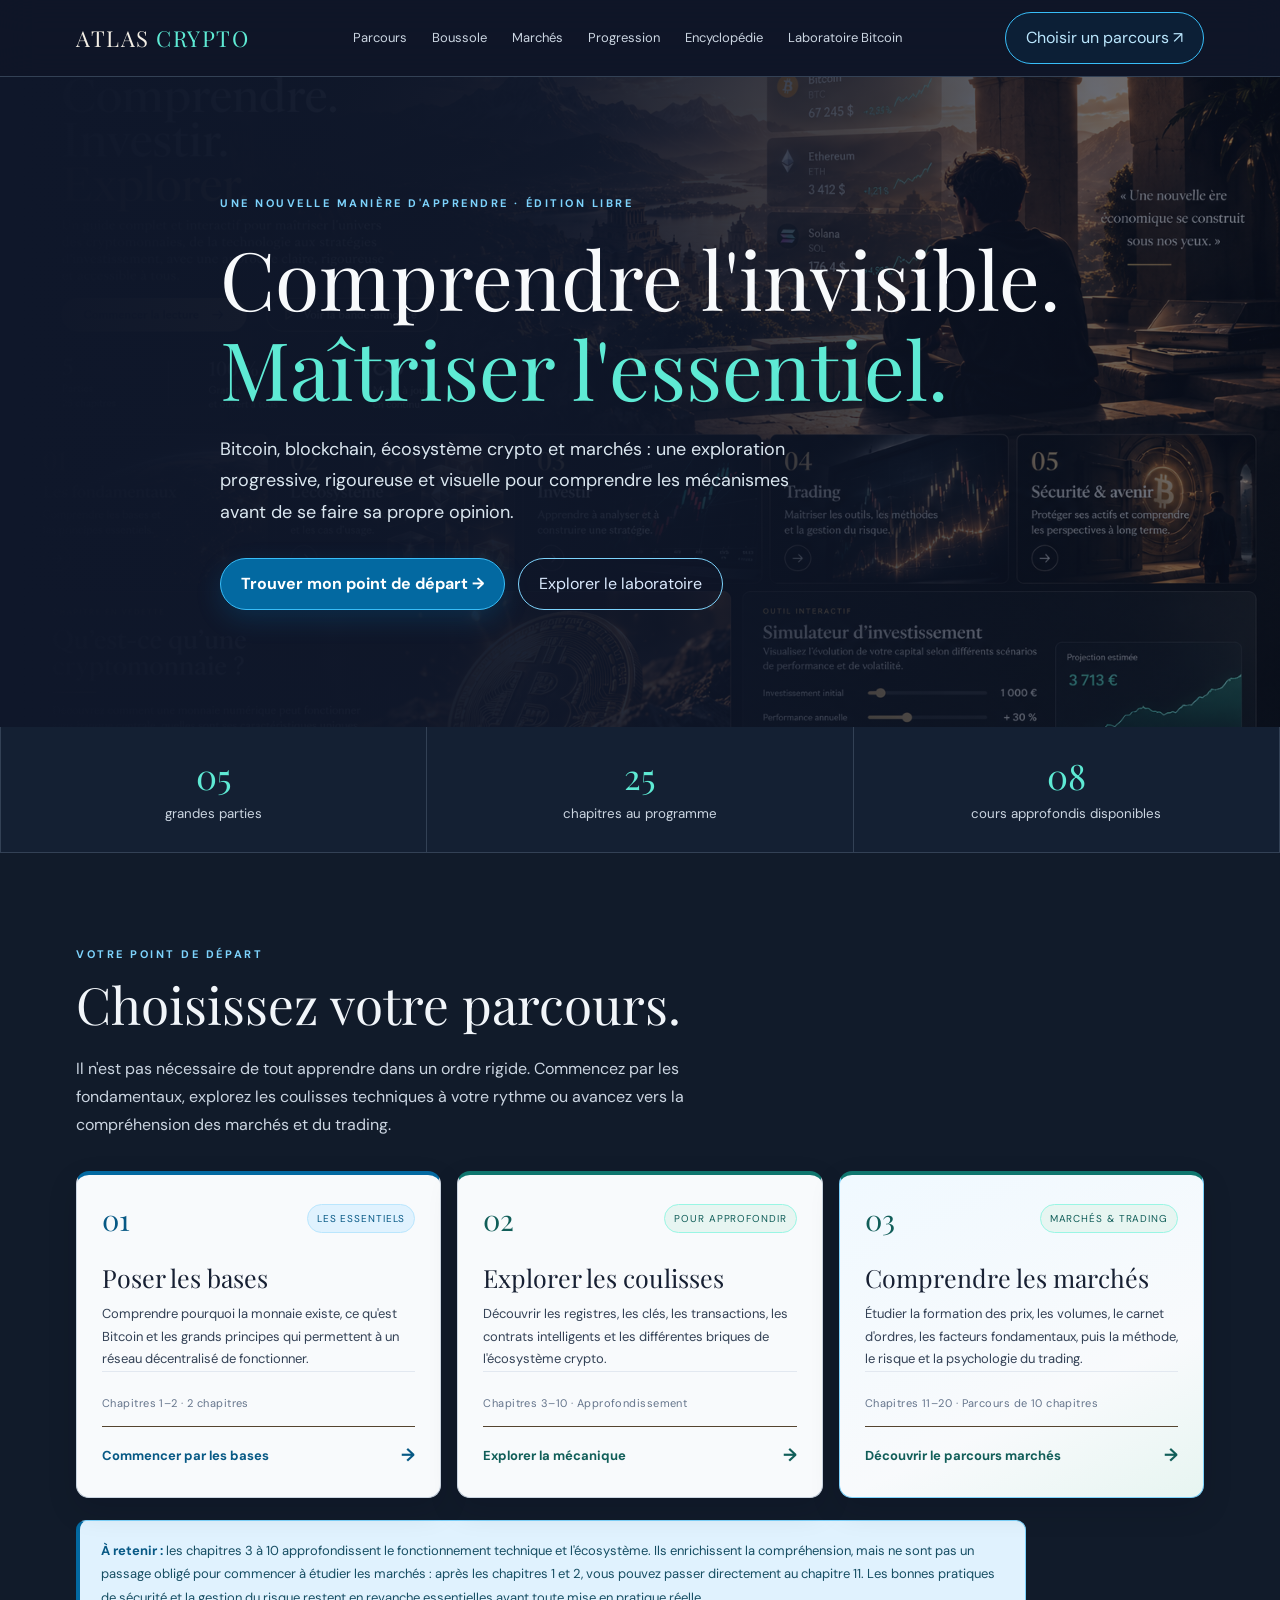
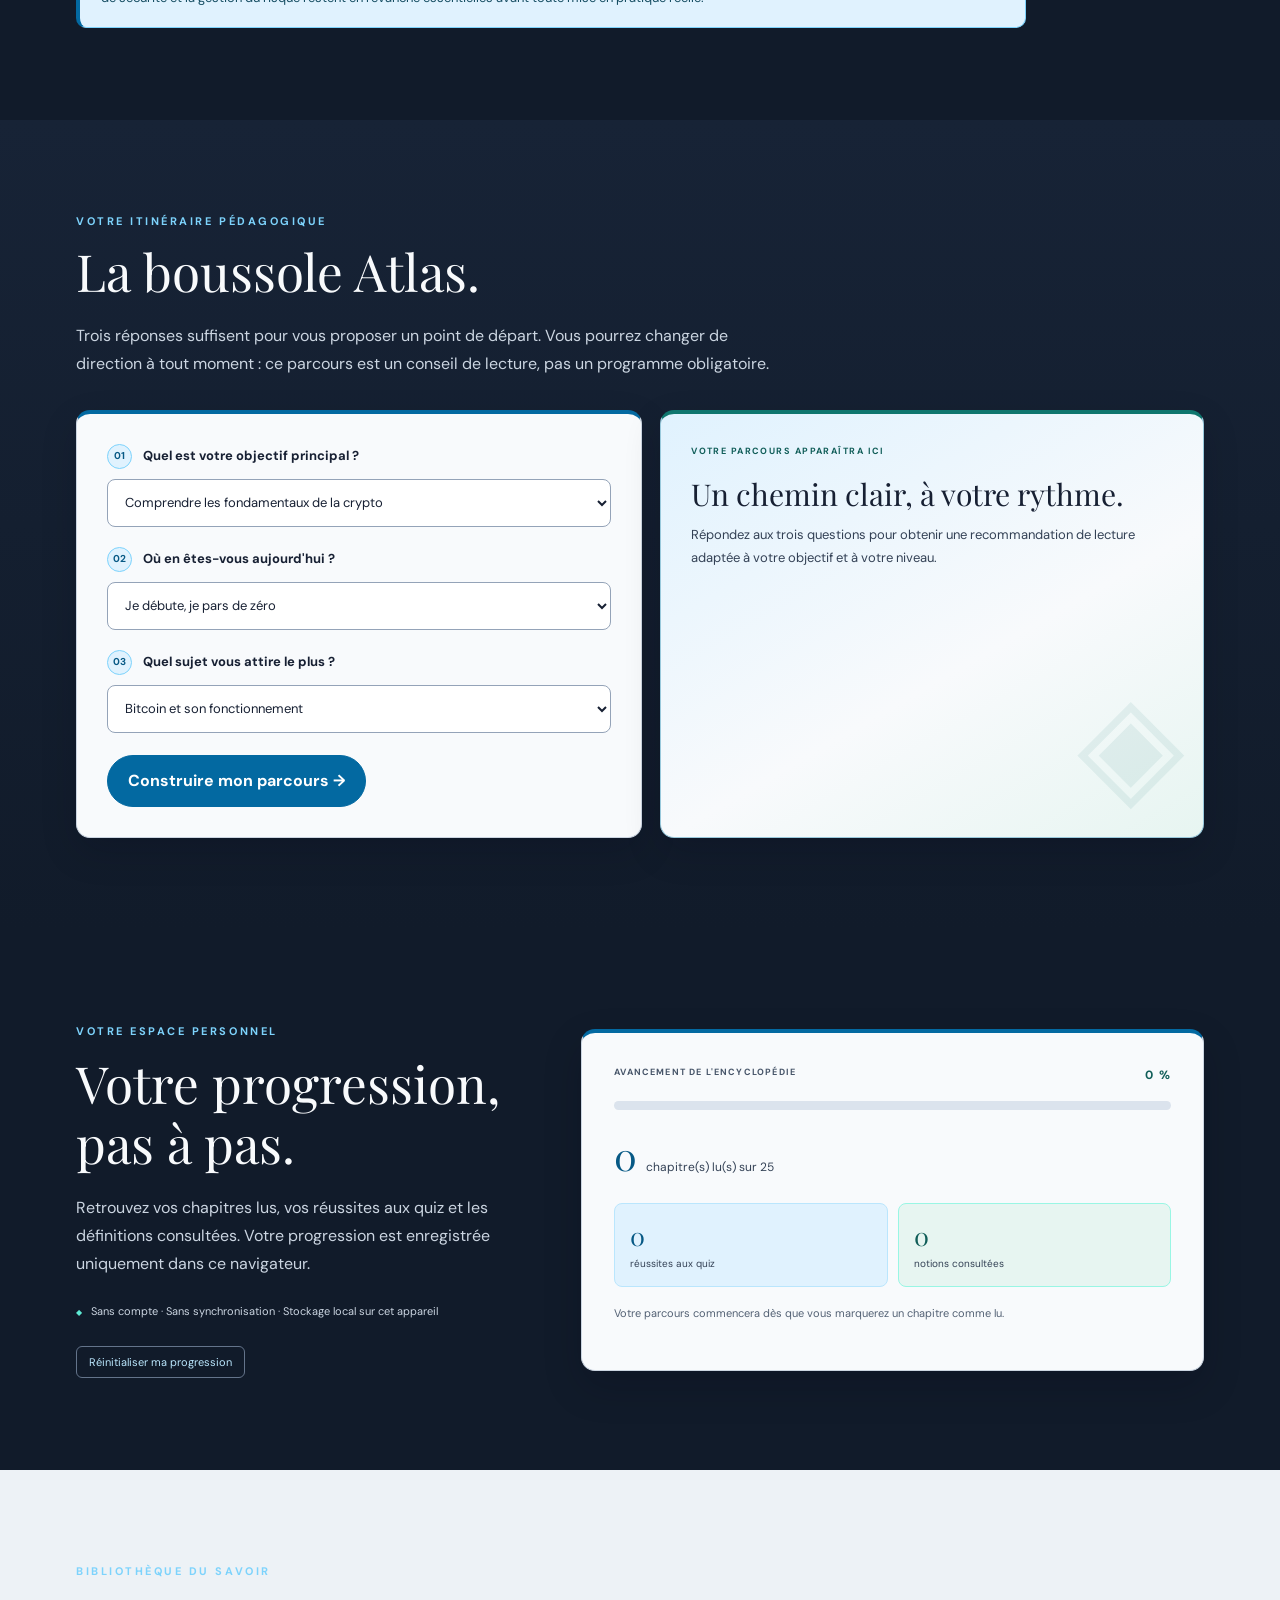
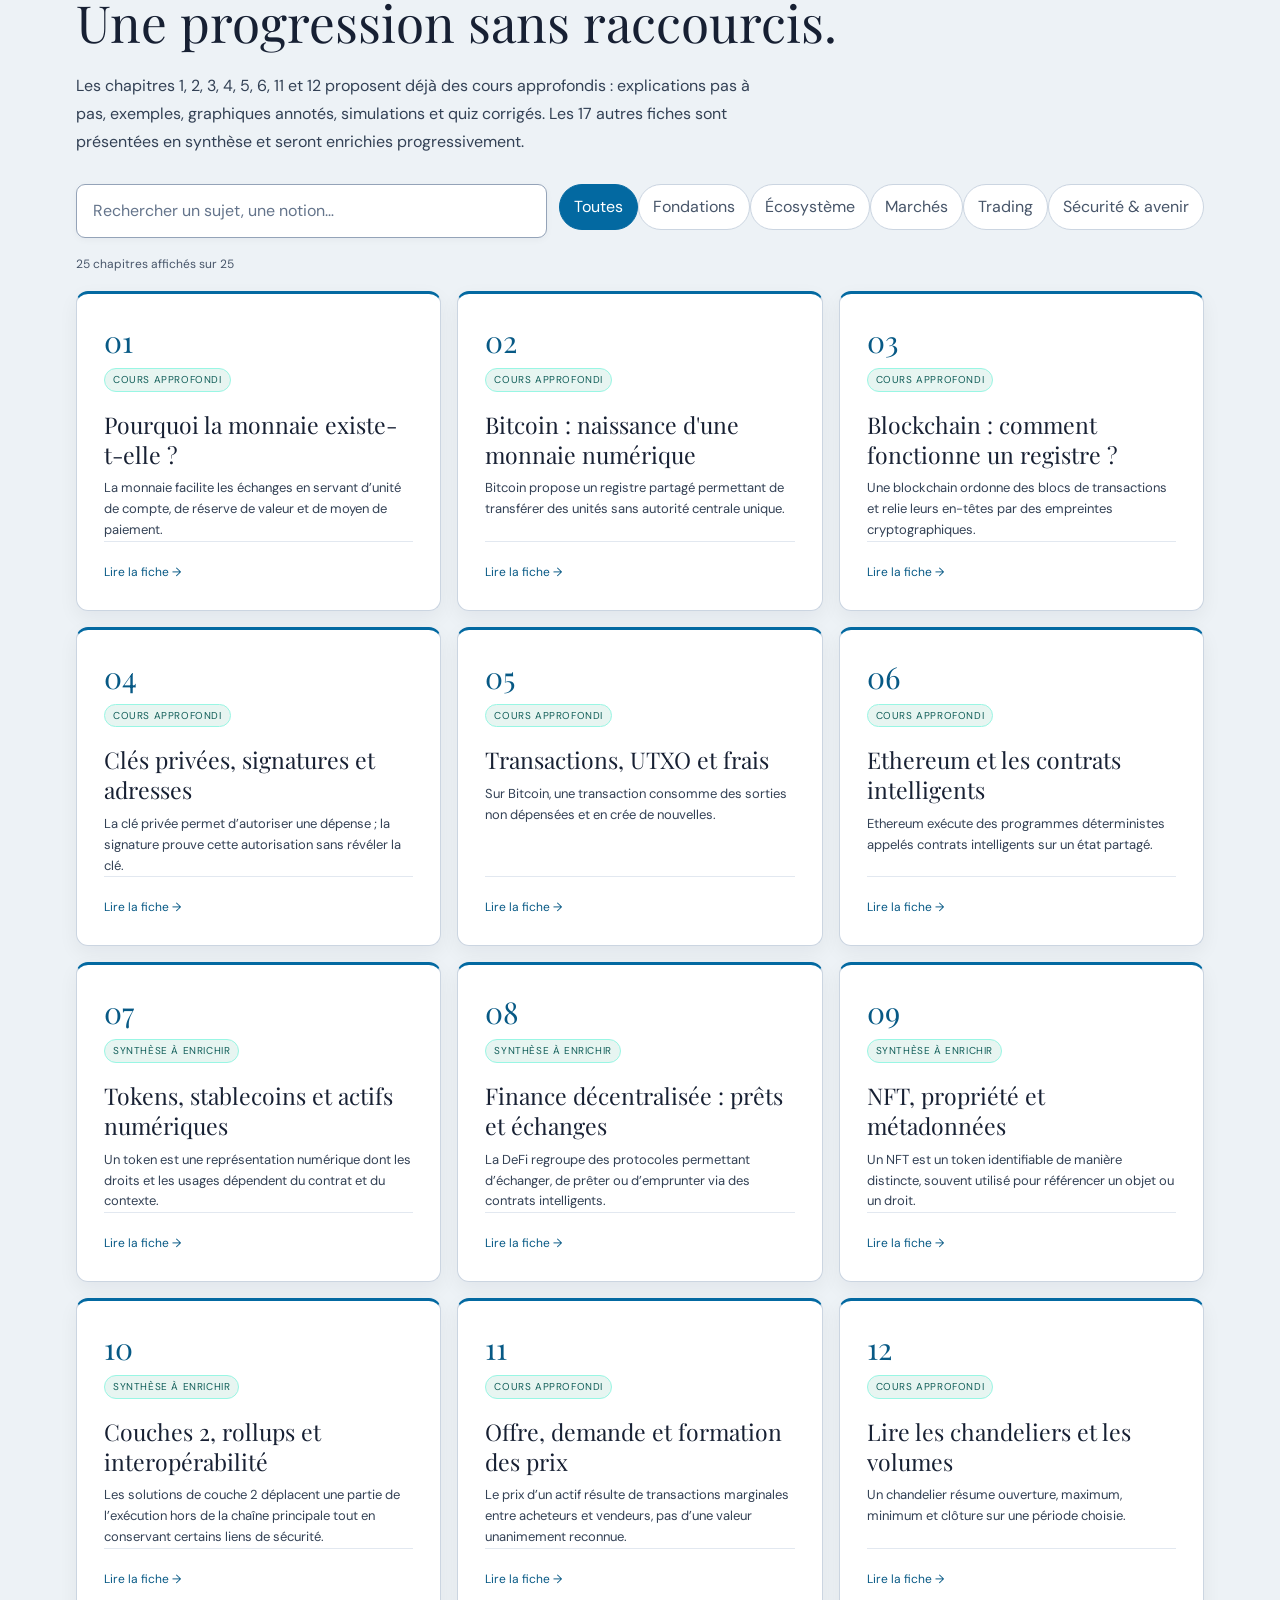
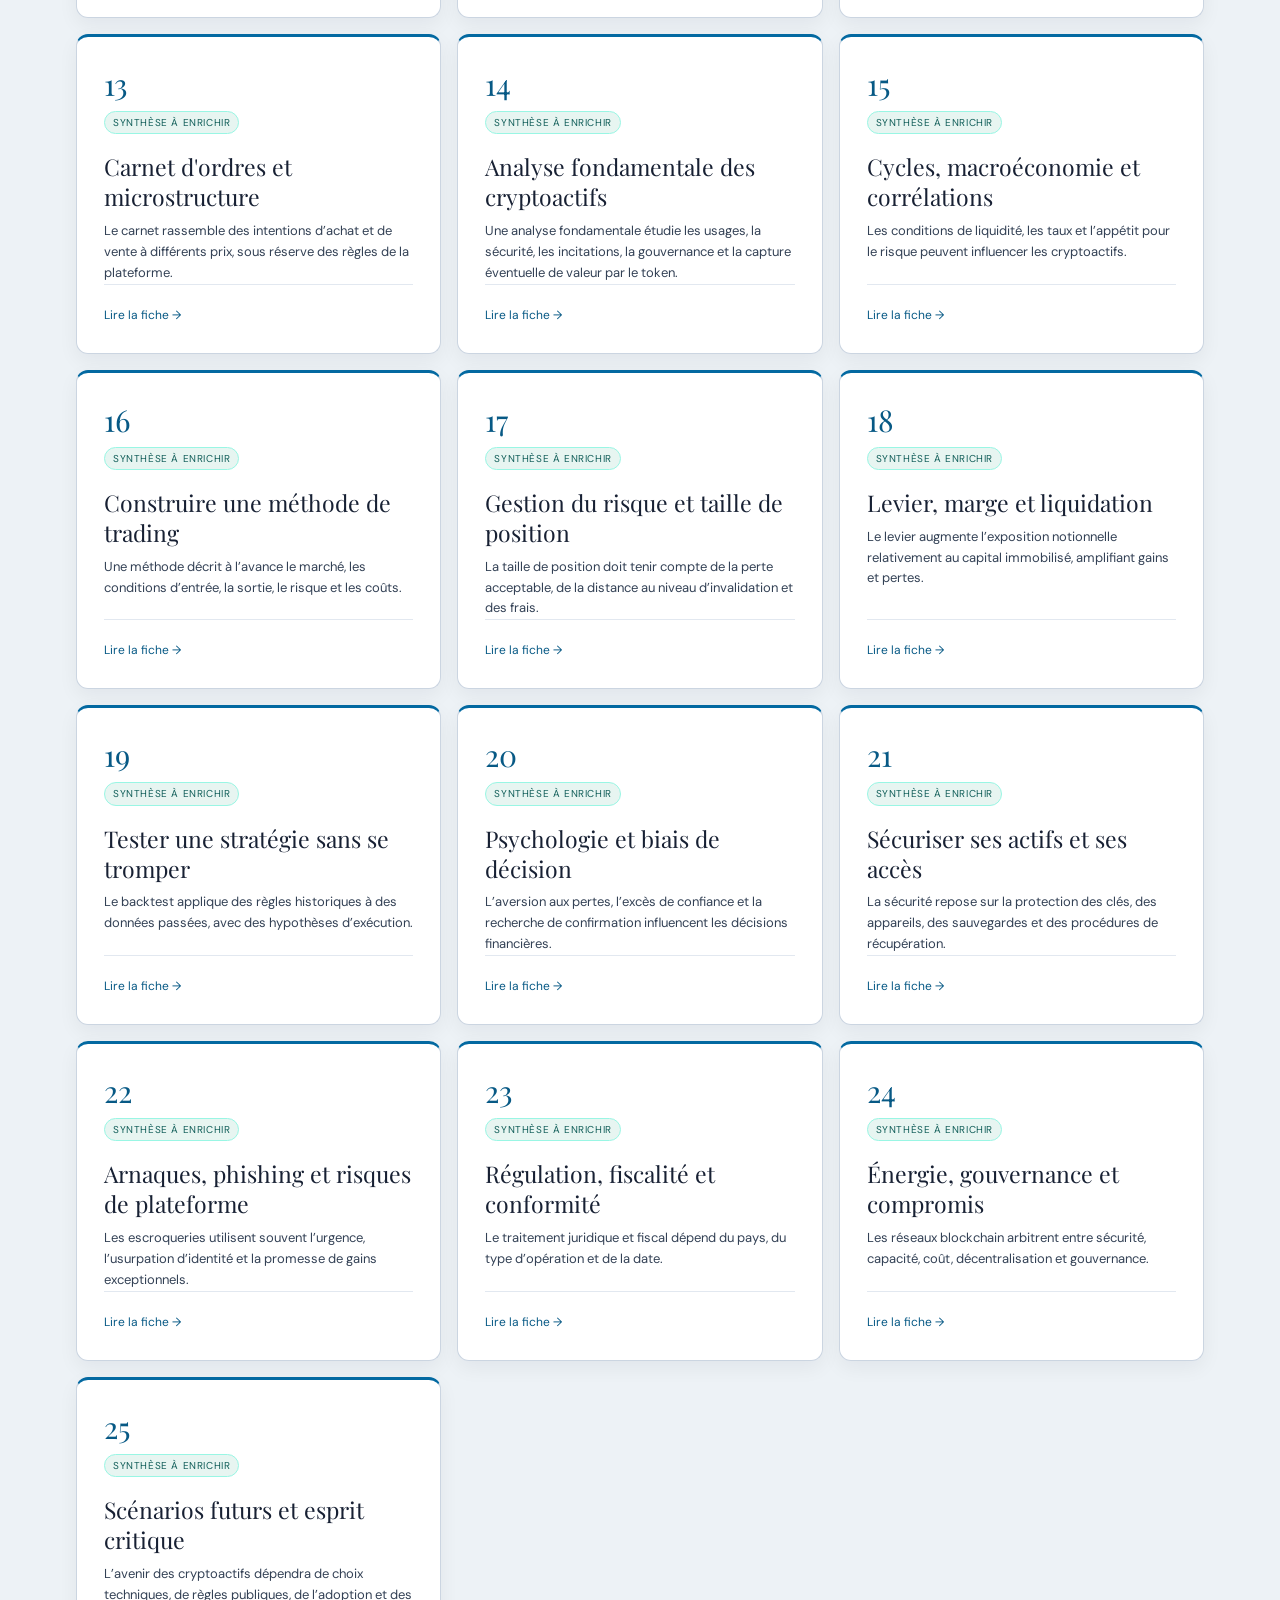
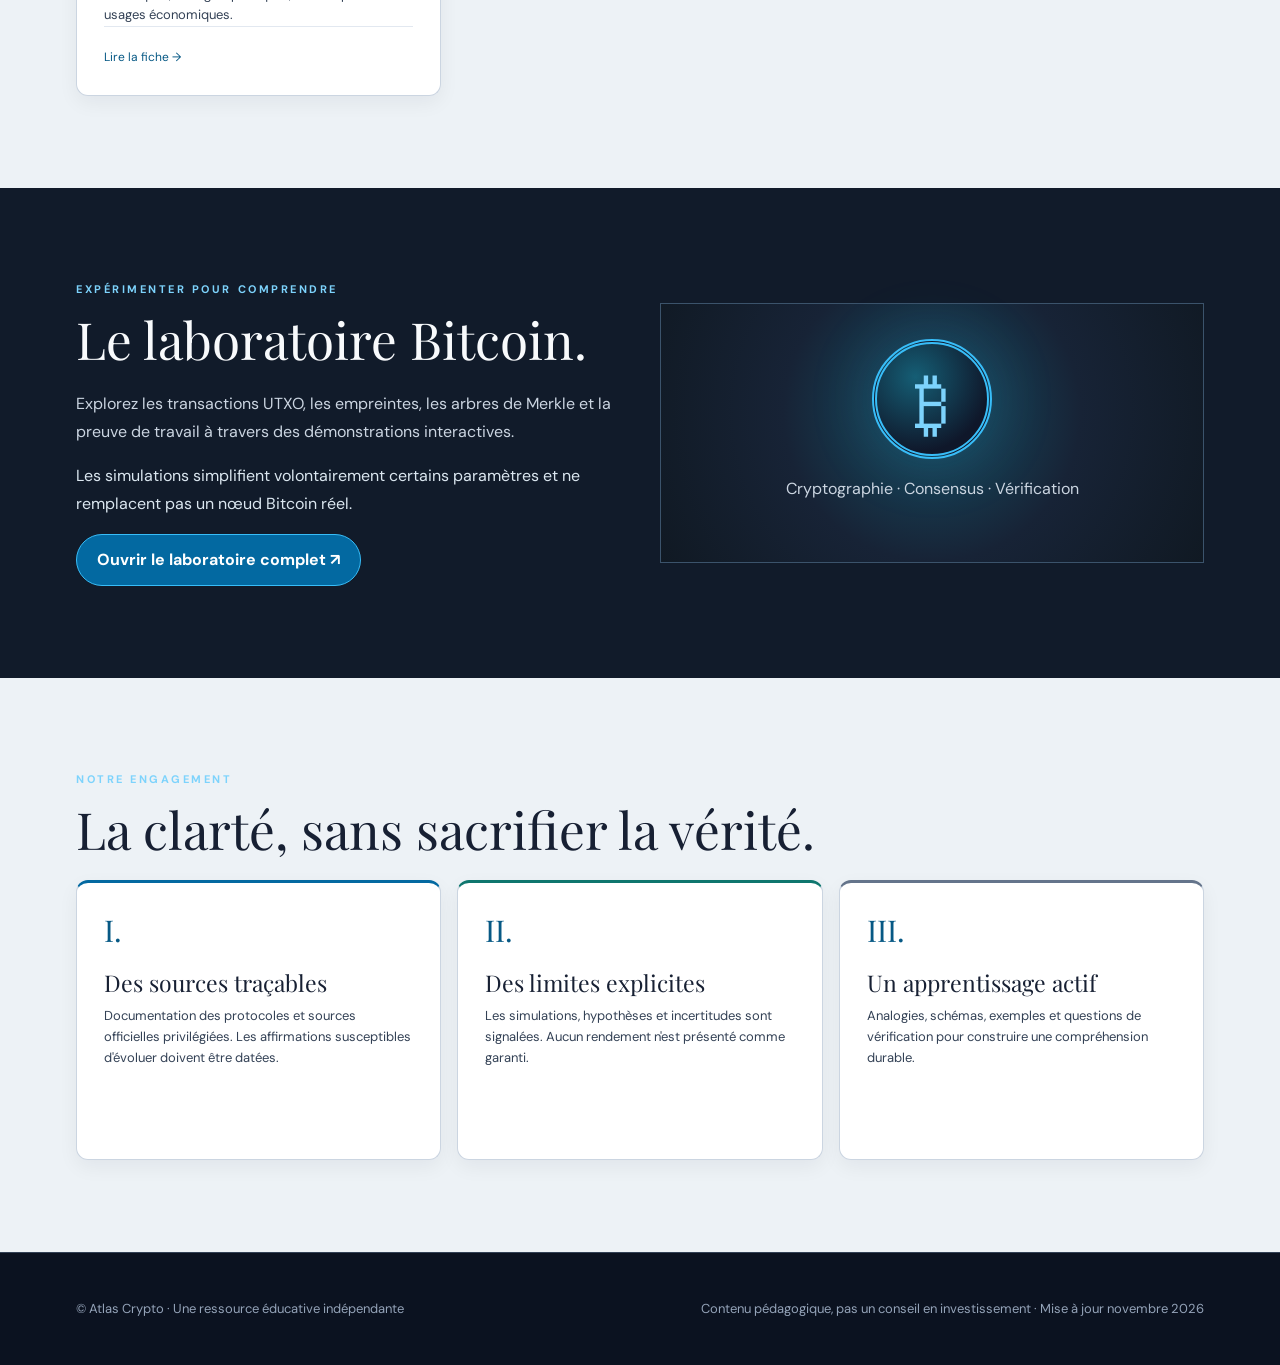
==== commit a96c206a: "Update Atlas Crypto course count for Chapter 6" ====
--- a/index.html
+++ b/index.html
@@ -57,7 +57,7 @@
       <div class="stats">
         <div><strong>05</strong><small>grandes parties</small></div>
         <div><strong>25</strong><small>chapitres au programme</small></div>
-        <div><strong>07</strong><small>cours approfondis disponibles</small></div>
+        <div><strong>08</strong><small>cours approfondis disponibles</small></div>
       </div>
 
       <section class="section paths" id="parcours" aria-labelledby="paths-title">
@@ -169,7 +169,7 @@
         <div class="container">
           <div class="eyebrow">Bibliothèque du savoir</div>
           <h2>Une progression sans raccourcis.</h2>
-          <p class="sub">Les chapitres 1, 2, 3, 4, 5, 11 et 12 proposent déjà des cours approfondis : explications pas à pas, exemples, graphiques annotés, simulations et quiz corrigés. Les 18 autres fiches sont présentées en synthèse et seront enrichies progressivement.</p>
+          <p class="sub">Les chapitres 1, 2, 3, 4, 5, 6, 11 et 12 proposent déjà des cours approfondis : explications pas à pas, exemples, graphiques annotés, simulations et quiz corrigés. Les 17 autres fiches sont présentées en synthèse et seront enrichies progressivement.</p>
           <div class="toolbar">
             <input id="search" class="search" type="search" aria-label="Rechercher dans les chapitres" placeholder="Rechercher un sujet, une notion…">
             <div id="filters" role="group" aria-label="Filtrer les chapitres par partie"></div>
--- a/ecosystem-courses.css
+++ b/ecosystem-courses.css
@@ -220,3 +220,10 @@
   #lesson-content #e6-glossaire .btc-glossary summary{padding:12px 10px}
   #lesson-content #e6-glossaire .btc-glossary details p{padding:0 10px 12px}
 }
+
+
+/* Proof-of-stake context — kept distinct from transaction execution and gas. */
+#lesson-content .e6-pos-note{margin:21px 0;padding:18px 20px;border:1px solid #c7d2fe;border-left:4px solid #4f46e5;border-radius:9px;background:#eef2ff}
+#lesson-content .e6-pos-note>span{display:block;color:#4338ca;font-size:9px;font-weight:800;letter-spacing:.12em}
+#lesson-content .e6-pos-note h3{margin:8px 0;color:#312e81;font-size:17px}
+#lesson-content .e6-pos-note p{margin:7px 0;color:#334155!important;font-size:12px!important;line-height:1.7!important}
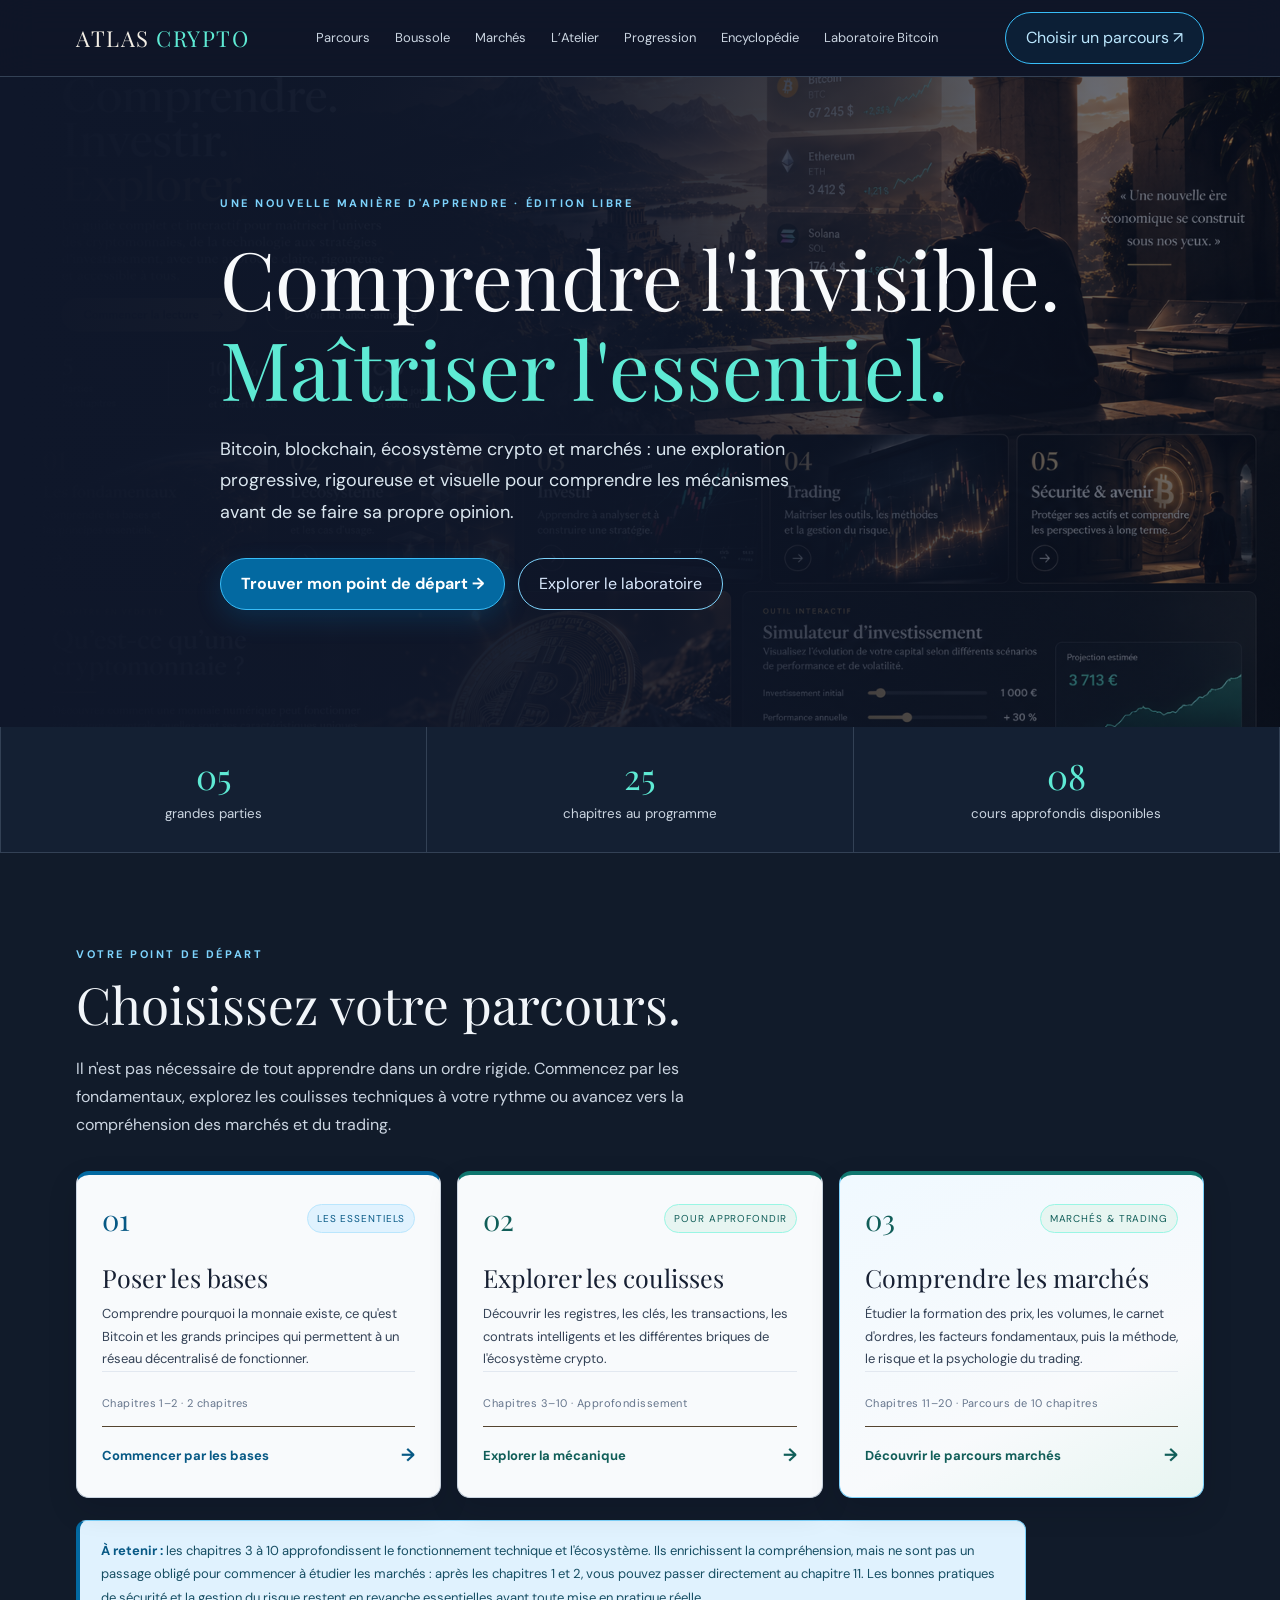
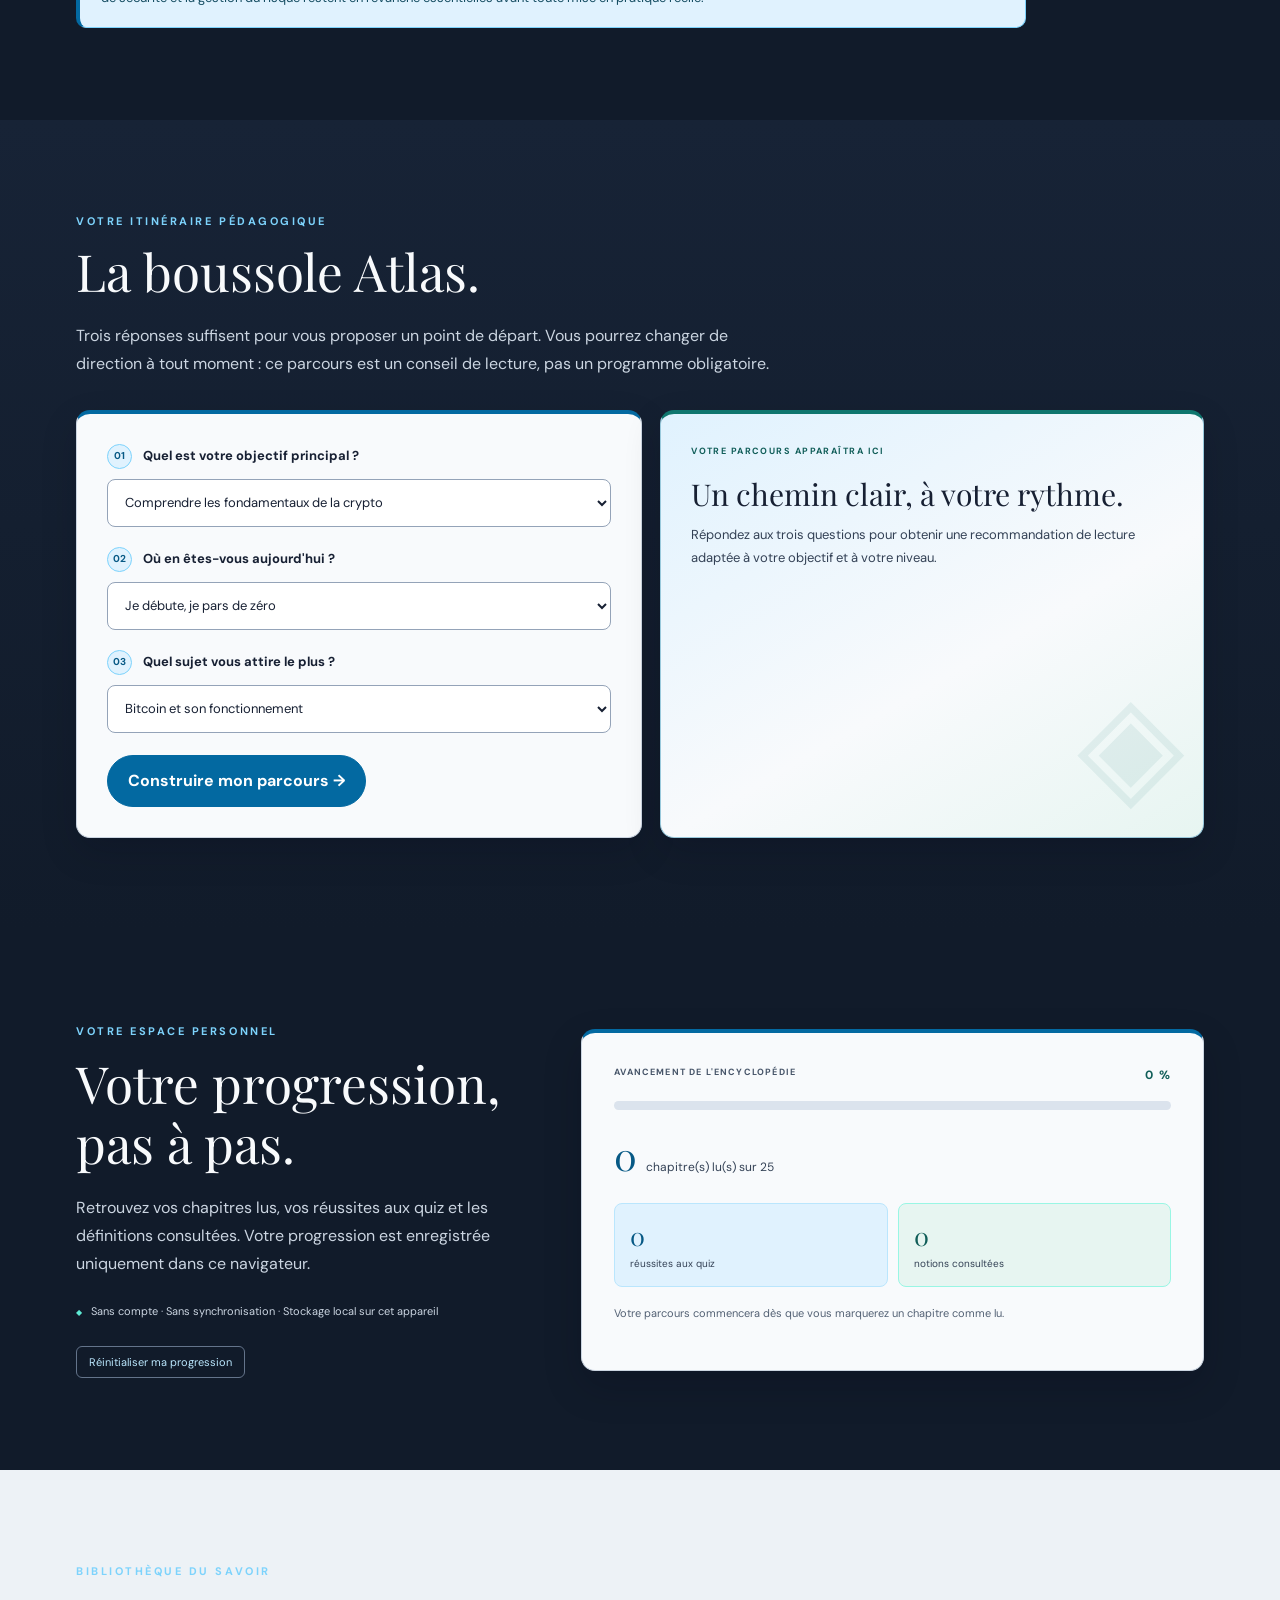
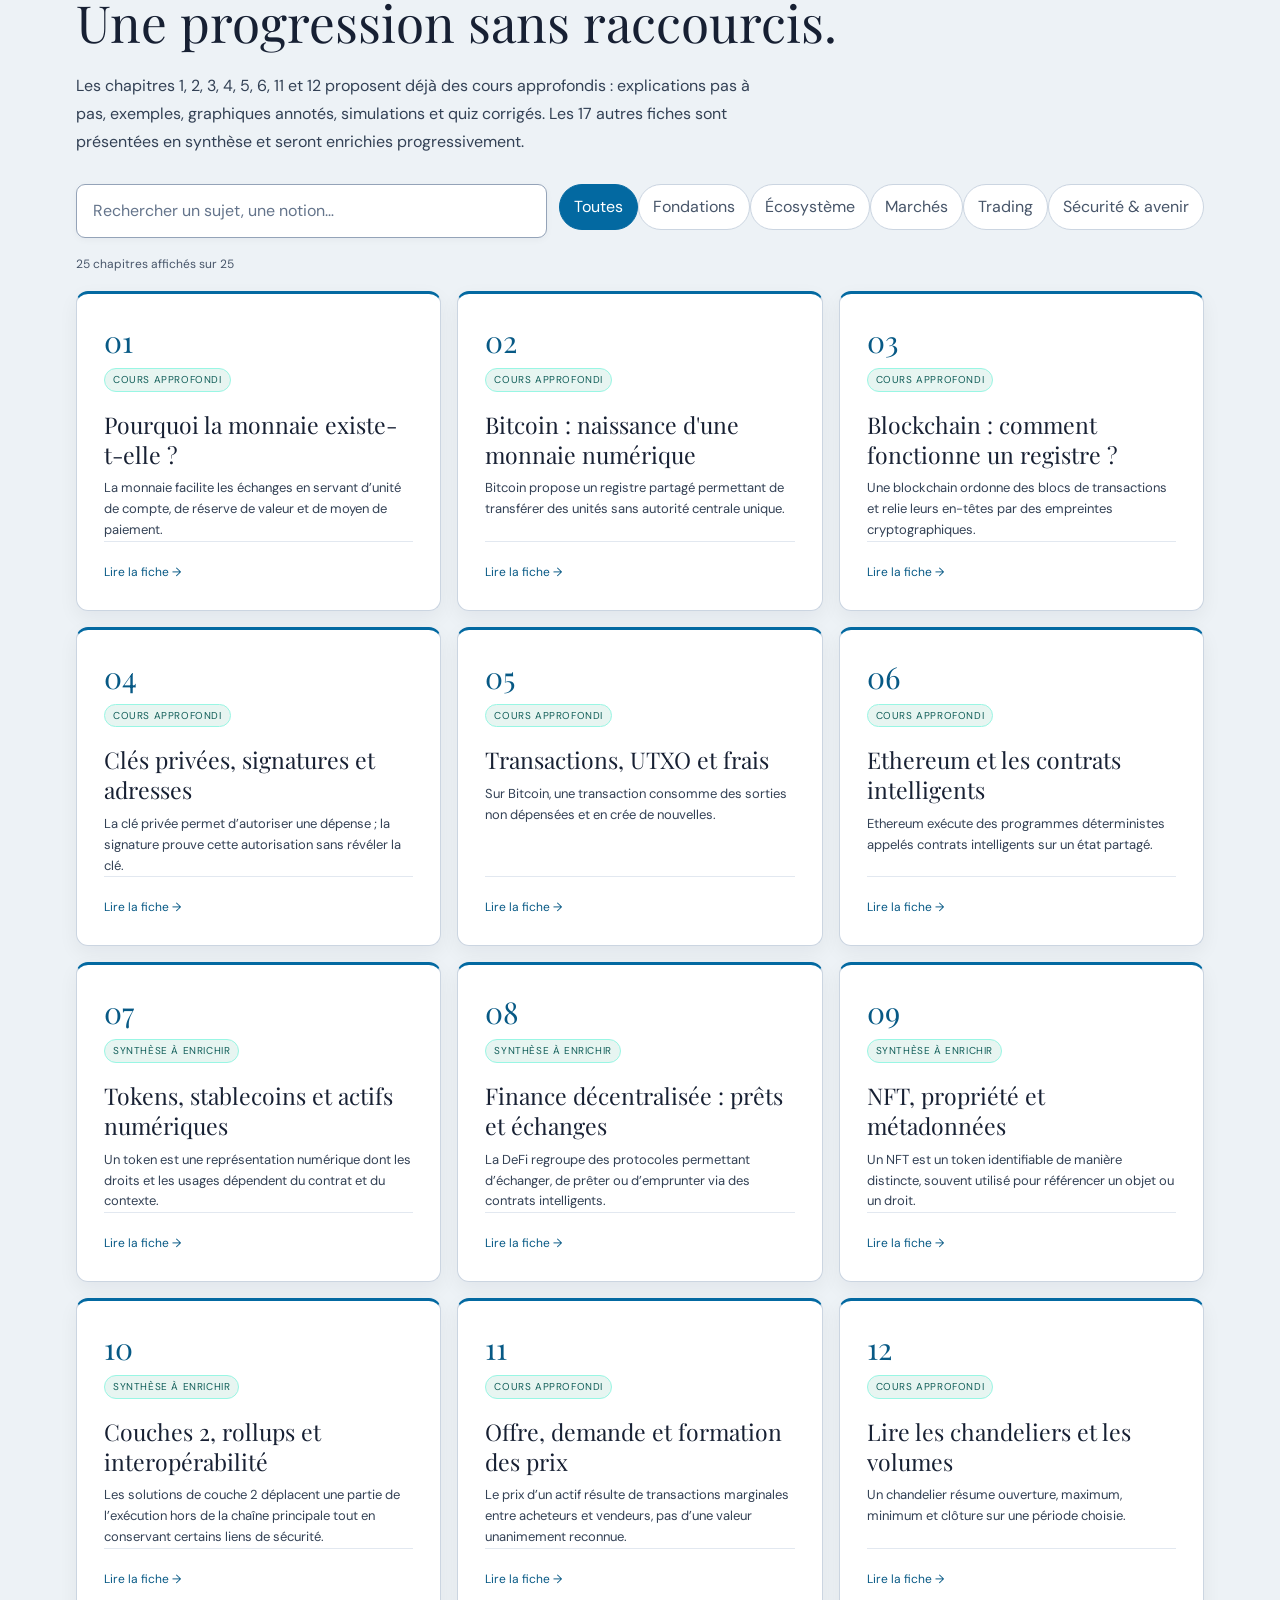
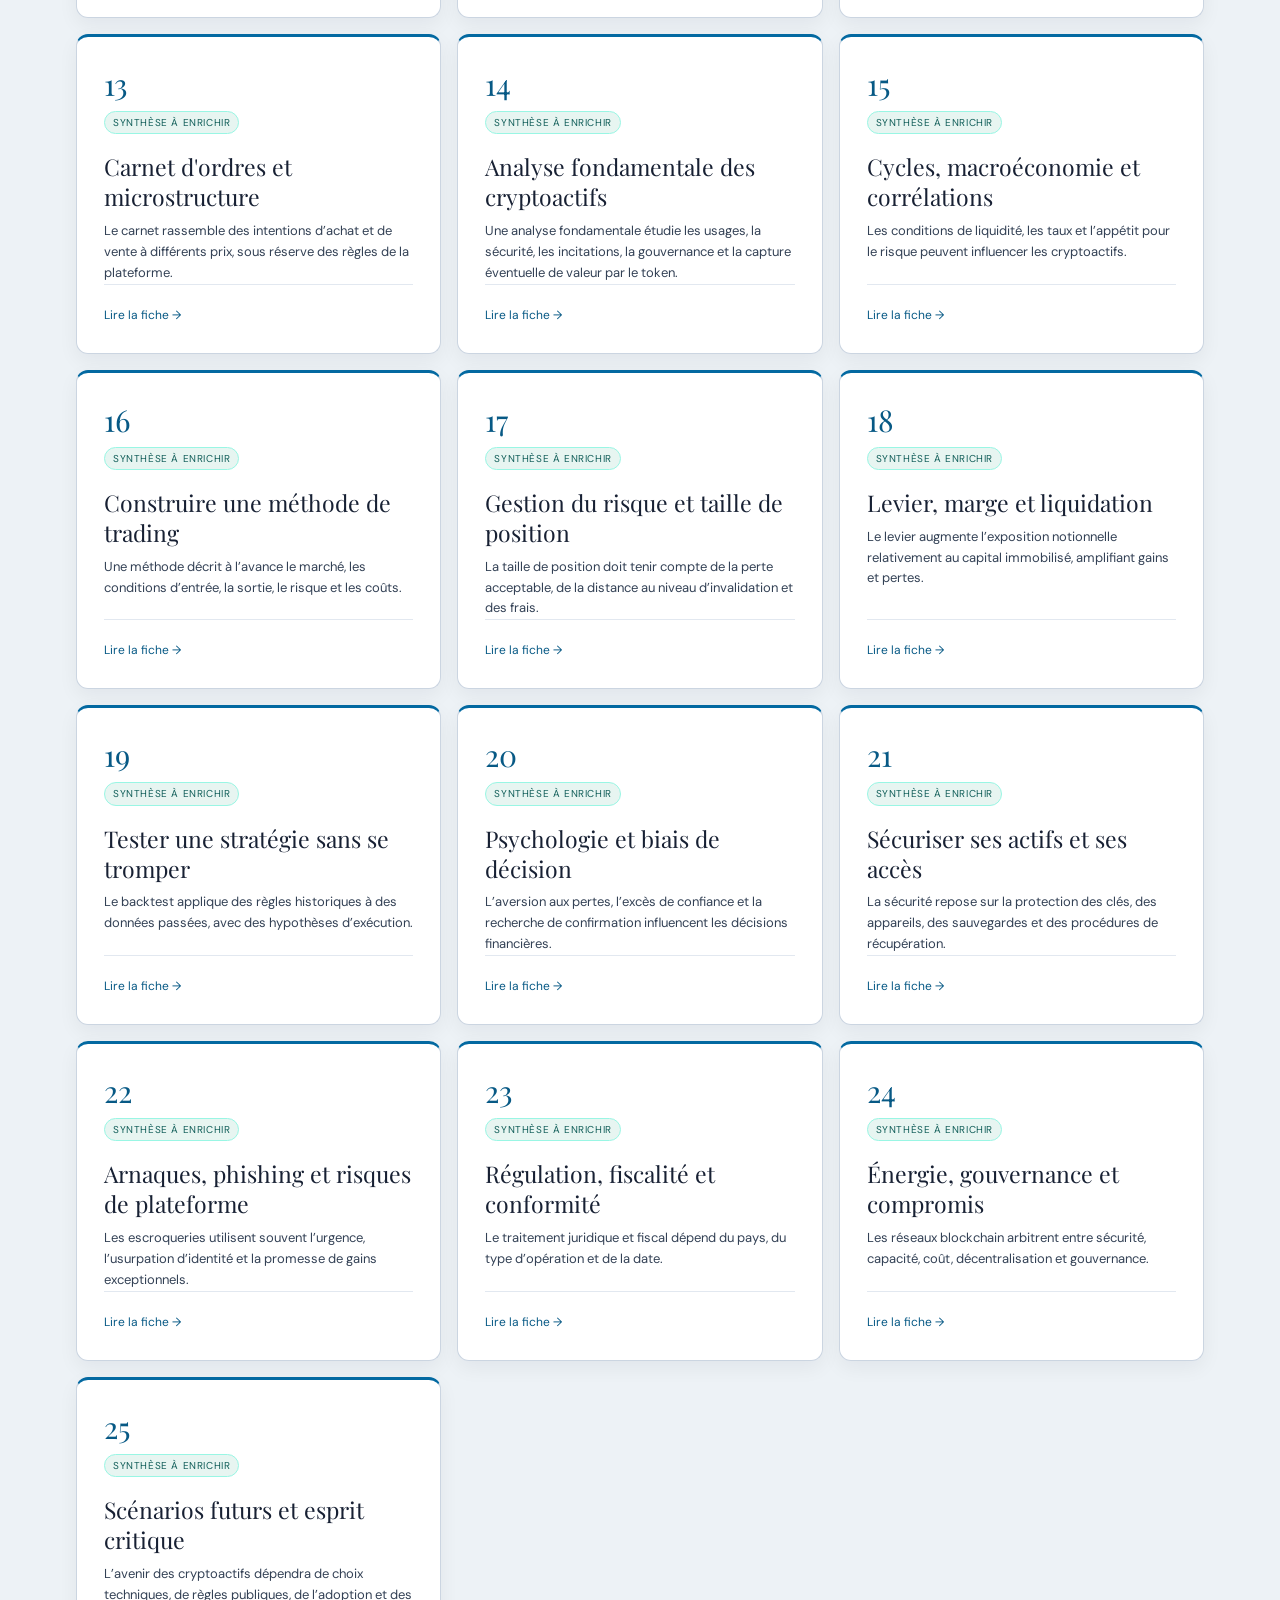
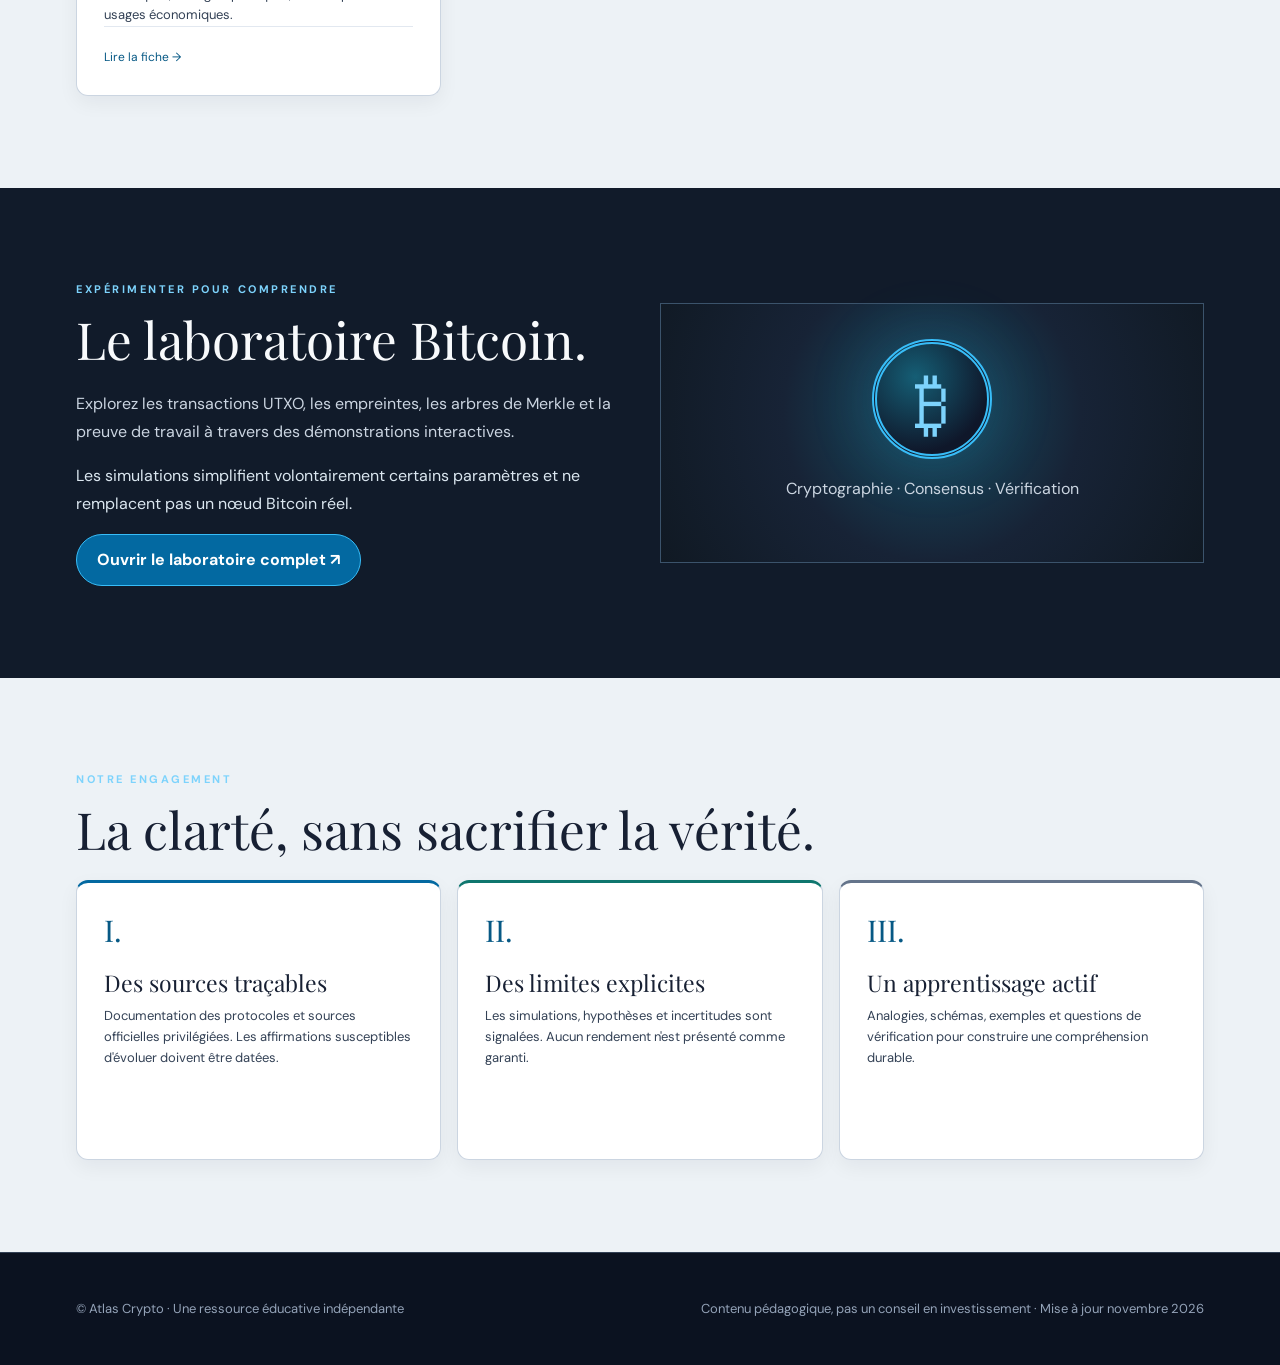
==== commit 81419663: "feat: add Atelier to main navigation" ====
--- a/index.html
+++ b/index.html
@@ -32,6 +32,7 @@
         <a href="#parcours">Parcours</a>
         <a href="#boussole">Boussole</a>
         <a href="#chapitre-11">Marchés</a>
+        <a href="atelier/">L’Atelier</a>
         <a href="#ma-progression">Progression</a>
         <a href="#encyclopedie">Encyclopédie</a>
         <a href="#laboratoire">Laboratoire Bitcoin</a>
--- a/ecosystem-courses.css
+++ b/ecosystem-courses.css
@@ -9,8 +9,8 @@
 #lesson-content .e6-takeaways article{
   border:1px solid #d5deea;border-radius:11px;background:#f8fafc;color:#172033;
 }
-#lesson-content .e6-start-note{margin:20px 0;padding:18px 20px;border-left:4px solid #4f46e5;background:#eef2ff}
-#lesson-content .e6-start-note>b{display:block;margin-bottom:6px;color:#3730a3;font-size:13px}
+#lesson-content .e6-start-note{margin:20px 0;padding:18px 20px;border-left:4px solid #0369a1;background:#eff6ff}
+#lesson-content .e6-start-note>b{display:block;margin-bottom:6px;color:#075985;font-size:13px}
 #lesson-content .e6-start-note p{margin:0;color:#334155!important;font-size:13px!important;line-height:1.7!important}
 #lesson-content .e6-compare{display:grid;grid-template-columns:repeat(2,minmax(0,1fr));gap:12px;margin:22px 0}
 #lesson-content .e6-compare article{padding:18px;border-top:4px solid #2563eb}
@@ -24,13 +24,13 @@
 #lesson-content .e6-state-flow span{color:#475569;font-size:9px;font-weight:800;letter-spacing:.12em}
 #lesson-content .e6-state-flow b{color:#172033;font-size:13px}
 #lesson-content .e6-state-flow small{color:#536174;font-size:10px;line-height:1.5}
-#lesson-content .e6-state-flow>i{color:#a5b4fc;text-align:center;font-size:20px;font-style:normal;font-weight:800}
+#lesson-content .e6-state-flow>i{color:#7dd3fc;text-align:center;font-size:20px;font-style:normal;font-weight:800}
 #lesson-content .e6-state-flow .e6-state-result{border-color:#5eead4;background:#ecfdf5}
 #lesson-content .e6-state-result span{color:#0f766e}
 #lesson-content .e6-advanced{margin:16px 0;border:1px solid #cbd5e1;border-radius:9px;background:#f1f5f9}
 #lesson-content .e6-advanced summary{padding:13px 15px;color:#334155;font-size:12px;font-weight:800;cursor:pointer}
-#lesson-content .e6-advanced[open]{border-color:#a5b4fc;background:#eef2ff}
-#lesson-content .e6-advanced[open] summary{color:#3730a3;border-bottom:1px solid #c7d2fe}
+#lesson-content .e6-advanced[open]{border-color:#7dd3fc;background:#eff6ff}
+#lesson-content .e6-advanced[open] summary{color:#075985;border-bottom:1px solid #bfdbfe}
 #lesson-content .e6-advanced-body{padding:12px 15px 14px}
 #lesson-content .e6-advanced-body p{margin:8px 0;color:#334155!important;font-size:12px!important;line-height:1.7!important}
 #lesson-content .e6-account-grid{display:grid;grid-template-columns:repeat(2,minmax(0,1fr));gap:12px;margin:22px 0}
@@ -46,19 +46,19 @@
 #lesson-content .e6-call-flow>div{min-height:82px;display:grid;align-content:center;gap:6px;padding:10px;border:1px solid #cbd5e1;border-radius:8px;background:#f8fafc;text-align:center}
 #lesson-content .e6-call-flow b{color:#172033;font-size:11px}
 #lesson-content .e6-call-flow small{color:#536174;font-size:9px;line-height:1.45}
-#lesson-content .e6-call-flow>span{color:#4f46e5;text-align:center;font-size:18px;font-weight:800}
-#lesson-content .e6-contract-example{margin:22px 0;padding:19px;border:1px solid #c7d2fe;border-radius:12px;background:#f8fafc}
+#lesson-content .e6-call-flow>span{color:#0369a1;text-align:center;font-size:18px;font-weight:800}
+#lesson-content .e6-contract-example{margin:22px 0;padding:19px;border:1px solid #bfdbfe;border-radius:12px;background:#f8fafc}
 #lesson-content .e6-contract-title{display:grid;gap:5px;margin-bottom:16px}
-#lesson-content .e6-contract-title span{color:#4f46e5;font-size:9px;font-weight:800;letter-spacing:.12em}
+#lesson-content .e6-contract-title span{color:#0369a1;font-size:9px;font-weight:800;letter-spacing:.12em}
 #lesson-content .e6-contract-title b{color:#172033;font-size:18px}
 #lesson-content .e6-contract-title small{color:#536174;font-size:11px}
 #lesson-content .e6-condition-grid{display:grid;grid-template-columns:minmax(0,1fr) 25px minmax(0,1fr);gap:9px}
 #lesson-content .e6-condition-grid>div{padding:14px;border:1px solid #cbd5e1;border-radius:8px;background:#fff}
-#lesson-content .e6-condition-grid>i{grid-column:2;grid-row:1 / span 2;align-self:center;color:#4f46e5;font-size:20px;font-style:normal;font-weight:800}
+#lesson-content .e6-condition-grid>i{grid-column:2;grid-row:1 / span 2;align-self:center;color:#0369a1;font-size:20px;font-style:normal;font-weight:800}
 #lesson-content .e6-condition-grid>div:first-child{grid-row:1}
 #lesson-content .e6-condition-grid .e6-condition-success{grid-column:3;grid-row:1;border-color:#99f6e4;background:#f0fdfa}
 #lesson-content .e6-condition-grid .e6-condition-fail{grid-column:1 / -1;grid-row:2;border-color:#fecaca;background:#fff7f7}
-#lesson-content .e6-condition-grid span{display:block;color:#4f46e5;font-size:9px;font-weight:800;letter-spacing:.1em}
+#lesson-content .e6-condition-grid span{display:block;color:#0369a1;font-size:9px;font-weight:800;letter-spacing:.1em}
 #lesson-content .e6-condition-grid .e6-condition-success span{color:#0f766e}
 #lesson-content .e6-condition-grid .e6-condition-fail span{color:#b91c1c}
 #lesson-content .e6-condition-grid b{display:block;margin:7px 0;color:#172033;font-size:13px}
@@ -66,7 +66,7 @@
 #lesson-content .e6-contract-caption{margin:13px 0 0;color:#64748b!important;font-size:10px!important;line-height:1.6!important}
 #lesson-content .e6-deploy-steps{display:grid;grid-template-columns:repeat(4,minmax(0,1fr));gap:9px;margin:22px 0}
 #lesson-content .e6-deploy-steps article{padding:15px;border:1px solid #d5deea;border-radius:9px;background:#f8fafc}
-#lesson-content .e6-deploy-steps article>span{display:grid;place-items:center;width:28px;height:28px;border-radius:50%;background:#e0e7ff;color:#4338ca;font-size:10px;font-weight:800}
+#lesson-content .e6-deploy-steps article>span{display:grid;place-items:center;width:28px;height:28px;border-radius:50%;background:#dbeafe;color:#1d4ed8;font-size:10px;font-weight:800}
 #lesson-content .e6-deploy-steps b{display:block;margin:10px 0 6px;color:#172033;font-size:12px}
 #lesson-content .e6-deploy-steps p{margin:0;color:#475569!important;font-size:11px!important;line-height:1.6!important}
 #lesson-content .e6-evm-diagram{margin:23px 0;padding:19px;border:1px solid #334155;border-radius:12px;background:#111c2c}
@@ -75,88 +75,88 @@
 #lesson-content .e6-evm-input span,#lesson-content .e6-evm-output span{display:block;color:#475569;font-size:9px;font-weight:800;letter-spacing:.12em}
 #lesson-content .e6-evm-input b,#lesson-content .e6-evm-output b{display:block;margin:6px;color:#172033;font-size:14px}
 #lesson-content .e6-evm-input small,#lesson-content .e6-evm-output small{color:#536174;font-size:10px}
-#lesson-content .e6-evm-down{margin:8px 0;color:#a5b4fc;text-align:center;font-size:20px;font-weight:800}
+#lesson-content .e6-evm-down{margin:8px 0;color:#7dd3fc;text-align:center;font-size:20px;font-weight:800}
 #lesson-content .e6-evm-nodes{display:grid;grid-template-columns:repeat(3,minmax(0,1fr));gap:10px;max-width:620px;margin:0 auto}
-#lesson-content .e6-evm-nodes article{padding:14px;border:1px solid #818cf8;border-radius:8px;background:#e0e7ff;text-align:center}
-#lesson-content .e6-evm-nodes span{display:block;color:#4338ca;font-size:9px;font-weight:800;letter-spacing:.1em}
-#lesson-content .e6-evm-nodes b{display:block;margin:6px;color:#312e81;font-size:16px}
-#lesson-content .e6-evm-nodes small{color:#4338ca;font-size:10px}
+#lesson-content .e6-evm-nodes article{padding:14px;border:1px solid #60a5fa;border-radius:8px;background:#dbeafe;text-align:center}
+#lesson-content .e6-evm-nodes span{display:block;color:#1d4ed8;font-size:9px;font-weight:800;letter-spacing:.1em}
+#lesson-content .e6-evm-nodes b{display:block;margin:6px;color:#075985;font-size:16px}
+#lesson-content .e6-evm-nodes small{color:#1d4ed8;font-size:10px}
 #lesson-content .e6-three-layers{display:grid;grid-template-columns:minmax(0,1fr) 25px minmax(0,1fr) 25px minmax(0,1fr);gap:8px;align-items:center;margin:21px 0}
-#lesson-content .e6-three-layers article{padding:14px;border:1px solid #c7d2fe;border-radius:8px;background:#eef2ff}
-#lesson-content .e6-three-layers article b{color:#3730a3;font-size:12px}
+#lesson-content .e6-three-layers article{padding:14px;border:1px solid #bfdbfe;border-radius:8px;background:#eff6ff}
+#lesson-content .e6-three-layers article b{color:#075985;font-size:12px}
 #lesson-content .e6-three-layers article p{margin:5px 0 0;color:#475569!important;font-size:11px!important}
-#lesson-content .e6-three-layers>span{color:#4f46e5;text-align:center;font-weight:800}
+#lesson-content .e6-three-layers>span{color:#0369a1;text-align:center;font-weight:800}
 #lesson-content .e6-tx-parts{display:grid;grid-template-columns:repeat(3,minmax(0,1fr));gap:9px;margin:22px 0}
 #lesson-content .e6-tx-parts article{padding:14px}
-#lesson-content .e6-tx-parts article>span{color:#4f46e5;font-size:9px;font-weight:800;letter-spacing:.1em}
+#lesson-content .e6-tx-parts article>span{color:#0369a1;font-size:9px;font-weight:800;letter-spacing:.1em}
 #lesson-content .e6-tx-parts b{display:block;margin:7px 0;color:#172033;font-size:13px}
 #lesson-content .e6-tx-parts p{margin:0;color:#475569!important;font-size:11px!important;line-height:1.6!important}
 #lesson-content .e6-read-write{display:grid;grid-template-columns:repeat(2,minmax(0,1fr));gap:12px;margin:22px 0}
 #lesson-content .e6-read-write article{padding:17px}
 #lesson-content .e6-read-write article>span{color:#0f766e;font-size:9px;font-weight:800;letter-spacing:.12em}
-#lesson-content .e6-read-write article:nth-child(2)>span{color:#4f46e5}
+#lesson-content .e6-read-write article:nth-child(2)>span{color:#0369a1}
 #lesson-content .e6-read-write b{display:block;margin:8px 0;color:#172033;font-size:13px}
 #lesson-content .e6-read-write p{color:#475569!important;font-size:11px!important;line-height:1.6!important}
 #lesson-content .e6-read-write strong{display:block;padding-top:10px;border-top:1px solid #dbe3ed;color:#0f766e;font-size:10px}
-#lesson-content .e6-read-write article:nth-child(2) strong{color:#4338ca}
+#lesson-content .e6-read-write article:nth-child(2) strong{color:#1d4ed8}
 #lesson-content .e6-gas-analogy{display:grid;grid-template-columns:1.1fr .9fr;gap:12px;margin:22px 0}
 #lesson-content .e6-gas-analogy>div{padding:17px;border:1px solid #d5deea;border-radius:9px;background:#f8fafc}
-#lesson-content .e6-gas-analogy>div>span{color:#4f46e5;font-size:9px;font-weight:800;letter-spacing:.1em}
+#lesson-content .e6-gas-analogy>div>span{color:#0369a1;font-size:9px;font-weight:800;letter-spacing:.1em}
 #lesson-content .e6-gas-analogy b{display:block;margin:8px 0;color:#172033;font-size:14px}
 #lesson-content .e6-gas-analogy p{margin:0;color:#475569!important;font-size:11px!important;line-height:1.65!important}
-#lesson-content .e6-gas-analogy .e6-gas-formula{display:grid;align-content:center;gap:8px;background:#eef2ff;border-color:#c7d2fe;text-align:center}
-#lesson-content .e6-gas-formula strong{color:#312e81;font-size:17px}
+#lesson-content .e6-gas-analogy .e6-gas-formula{display:grid;align-content:center;gap:8px;background:#eff6ff;border-color:#bfdbfe;text-align:center}
+#lesson-content .e6-gas-formula strong{color:#075985;font-size:17px}
 #lesson-content .e6-gas-formula small{color:#475569;font-size:10px;line-height:1.5}
 #lesson-content .e6-gas-terms{display:grid;grid-template-columns:repeat(3,minmax(0,1fr));gap:9px;margin:20px 0}
 #lesson-content .e6-gas-terms article{padding:14px;border:1px solid #d5deea;border-radius:8px;background:#f8fafc}
 #lesson-content .e6-gas-terms b{display:block;color:#172033;font-size:12px}
 #lesson-content .e6-gas-terms p{margin:6px 0 0;color:#475569!important;font-size:11px!important;line-height:1.55!important}
 #lesson-content .e6-fee-lab{margin:24px 0;padding:22px;border:1px solid #334155;border-radius:12px;background:#111c2c;color:#e2e8f0}
-#lesson-content .e6-fee-head .lesson-kicker{color:#a5b4fc}
+#lesson-content .e6-fee-head .lesson-kicker{color:#7dd3fc}
 #lesson-content .e6-fee-head h3{margin:8px 0;color:#f8fafc;font:22px/1.35 'Playfair Display',serif}
 #lesson-content .e6-fee-head p{color:#cbd5e1!important;font-size:12px!important}
 #lesson-content .e6-fee-controls{display:grid;grid-template-columns:repeat(3,minmax(0,1fr));gap:10px;margin:19px 0}
 #lesson-content .e6-fee-controls label{display:grid;align-content:start;gap:7px;color:#cbd5e1;font-size:11px;font-weight:700}
 #lesson-content .e6-fee-controls input{width:100%;min-width:0;padding:10px;border:1px solid #475569;border-radius:7px;background:#172336;color:#f8fafc;font:inherit;font-size:13px}
 #lesson-content .e6-fee-controls small{color:#94a3b8;font-size:9px;font-weight:400;line-height:1.5}
-#lesson-content .e6-fee-controls input:focus-visible,#lesson-content .e6-reset:focus-visible{outline:3px solid #a5b4fc;outline-offset:2px}
+#lesson-content .e6-fee-controls input:focus-visible,#lesson-content .e6-reset:focus-visible{outline:3px solid #7dd3fc;outline-offset:2px}
 #lesson-content .e6-fee-results{display:grid;grid-template-columns:1fr 1.2fr;gap:10px}
 #lesson-content .e6-fee-results>div{padding:14px;border:1px solid #475569;border-radius:8px;background:#172336}
 #lesson-content .e6-fee-results span{display:block;color:#94a3b8;font-size:10px}
-#lesson-content .e6-fee-results b{display:block;margin:7px 0;color:#a5b4fc;font-size:19px}
+#lesson-content .e6-fee-results b{display:block;margin:7px 0;color:#7dd3fc;font-size:19px}
 #lesson-content .e6-fee-total b{color:#5eead4;font-size:22px}
 #lesson-content .e6-fee-results small{color:#cbd5e1;font-size:10px}
 #lesson-content .e6-fee-breakdown{display:grid;grid-template-columns:repeat(2,minmax(0,1fr));gap:10px;margin-top:10px}
 #lesson-content .e6-fee-breakdown>div{display:flex;justify-content:space-between;gap:8px;padding:12px;border:1px solid #334155;border-radius:7px;background:#152232}
 #lesson-content .e6-fee-breakdown span{color:#cbd5e1;font-size:10px}
 #lesson-content .e6-fee-breakdown b{color:#5eead4;font-size:12px;text-align:right}
-#lesson-content .e6-fee-breakdown>div:nth-child(2) b{color:#a5b4fc}
+#lesson-content .e6-fee-breakdown>div:nth-child(2) b{color:#7dd3fc}
 #lesson-content .e6-fee-status{margin:12px 0;color:#a7f3d0!important;font-size:11px!important;line-height:1.6!important}
 #lesson-content .e6-fee-status.is-alert{color:#fecaca!important}
 #lesson-content .e6-reset{padding:9px 13px;border:1px solid #64748b;border-radius:7px;background:#172336;color:#e2e8f0;font-size:11px;cursor:pointer}
-#lesson-content .e6-reset:hover{border-color:#a5b4fc;color:#c7d2fe}
+#lesson-content .e6-reset:hover{border-color:#7dd3fc;color:#bfdbfe}
 #lesson-content .e6-footnote{margin:13px 0 0;color:#94a3b8!important;font-size:10px!important;line-height:1.6!important}
 #lesson-content .e6-fee-flow{display:grid;grid-template-columns:repeat(2,minmax(0,1fr));gap:10px;margin:20px 0}
 #lesson-content .e6-fee-flow article{padding:15px;border:1px solid #d5deea;border-radius:8px;background:#f8fafc}
-#lesson-content .e6-fee-flow article>span{color:#4f46e5;font-size:9px;font-weight:800;letter-spacing:.12em}
+#lesson-content .e6-fee-flow article>span{color:#0369a1;font-size:9px;font-weight:800;letter-spacing:.12em}
 #lesson-content .e6-fee-flow article>b{display:block;margin:7px 0;color:#172033;font-size:14px}
 #lesson-content .e6-fee-flow article p{margin:0;color:#475569!important;font-size:11px!important;line-height:1.6!important}
 #lesson-content .e6-risk-grid{display:grid;grid-template-columns:repeat(2,minmax(0,1fr));gap:10px;margin:22px 0}
-#lesson-content .e6-risk-grid article{padding:16px;border-top:3px solid #4f46e5}
+#lesson-content .e6-risk-grid article{padding:16px;border-top:3px solid #0369a1}
 #lesson-content .e6-risk-grid article:nth-child(2){border-top-color:#0f766e}
 #lesson-content .e6-risk-grid article:nth-child(3){border-top-color:#d97706}
 #lesson-content .e6-risk-grid article:nth-child(4){border-top-color:#64748b}
-#lesson-content .e6-risk-grid article>span{color:#4f46e5;font-size:9px;font-weight:800;letter-spacing:.1em}
+#lesson-content .e6-risk-grid article>span{color:#0369a1;font-size:9px;font-weight:800;letter-spacing:.1em}
 #lesson-content .e6-risk-grid article>b{display:block;margin:8px 0;color:#172033;font-size:13px}
 #lesson-content .e6-risk-grid article p{margin:0;color:#475569!important;font-size:11px!important;line-height:1.6!important}
 #lesson-content .e6-oracle-flow{display:grid;grid-template-columns:1fr 25px 1fr 25px 1fr;gap:8px;align-items:center;margin:20px 0}
 #lesson-content .e6-oracle-flow>div{padding:13px;border:1px solid #cbd5e1;border-radius:8px;background:#f8fafc;text-align:center}
 #lesson-content .e6-oracle-flow b{display:block;color:#172033;font-size:12px}
 #lesson-content .e6-oracle-flow small{display:block;margin-top:5px;color:#536174;font-size:10px}
-#lesson-content .e6-oracle-flow>span{color:#4f46e5;text-align:center;font-weight:800}
+#lesson-content .e6-oracle-flow>span{color:#0369a1;text-align:center;font-weight:800}
 #lesson-content .e6-case-steps{display:grid;gap:9px;margin:22px 0}
 #lesson-content .e6-case-steps article{position:relative;padding:15px 16px 15px 145px}
-#lesson-content .e6-case-steps article>span{position:absolute;left:16px;top:18px;color:#4f46e5;font-size:9px;font-weight:800;letter-spacing:.1em}
+#lesson-content .e6-case-steps article>span{position:absolute;left:16px;top:18px;color:#0369a1;font-size:9px;font-weight:800;letter-spacing:.1em}
 #lesson-content .e6-case-steps b{color:#172033;font-size:13px}
 #lesson-content .e6-case-steps p{margin:6px 0 0;color:#475569!important;font-size:11px!important;line-height:1.6!important}
 #lesson-content .e6-case-result{margin:22px 0;padding:18px;border:1px solid #99f6e4;border-left:4px solid #0f766e;border-radius:9px;background:#f0fdfa}
@@ -169,28 +169,28 @@
 #lesson-content #e6-glossaire .btc-glossary details[open]{border-color:#806640;background:#211b14}
 #lesson-content #e6-glossaire .btc-glossary details p{margin:0;padding:0 14px 14px;color:#d6cabe!important;font-size:12px!important;line-height:1.7!important}
 #lesson-content #e6-retenir .e6-takeaways{display:grid;grid-template-columns:repeat(2,minmax(0,1fr));gap:10px;margin:22px 0}
-#lesson-content .e6-takeaways article{padding:16px;border-left:4px solid #4f46e5}
+#lesson-content .e6-takeaways article{padding:16px;border-left:4px solid #0369a1}
 #lesson-content .e6-takeaways article:nth-child(2){border-left-color:#0f766e}
 #lesson-content .e6-takeaways article:nth-child(3){border-left-color:#0891b2}
 #lesson-content .e6-takeaways article:nth-child(4){border-left-color:#7c3aed}
 #lesson-content .e6-takeaways article:nth-child(5){border-left-color:#d97706}
 #lesson-content .e6-takeaways article:nth-child(6){border-left-color:#64748b}
-#lesson-content .e6-takeaways b{color:#3730a3;font-size:12px}
+#lesson-content .e6-takeaways b{color:#075985;font-size:12px}
 #lesson-content .e6-takeaways p{margin:7px 0 0;color:#475569!important;font-size:12px!important;line-height:1.6!important}
 #lesson-content #e6-quiz .btc-quiz-set{display:grid;gap:12px}
 #lesson-content #e6-quiz .quiz-question{padding:20px;border:1px solid #334155;border-radius:10px;background:#111c2c;color:#f8fafc}
 #lesson-content #e6-quiz .quiz-question h3{margin:9px 0 15px;color:#f8fafc;font:19px/1.4 'DM Sans',sans-serif}
 #lesson-content #e6-quiz .quiz-options{display:grid;gap:8px}
 #lesson-content #e6-quiz .quiz-options button{padding:12px 14px;border:1px solid #475569;border-radius:7px;background:#1d2a3d;color:#e2e8f0;text-align:left;font:inherit;font-size:12px;line-height:1.5;cursor:pointer}
-#lesson-content #e6-quiz .quiz-options button:hover:not(:disabled){border-color:#a5b4fc;background:#283754}
+#lesson-content #e6-quiz .quiz-options button:hover:not(:disabled){border-color:#7dd3fc;background:#283754}
 #lesson-content #e6-quiz .quiz-options button:disabled{opacity:.9}
 #lesson-content #e6-quiz .quiz-options button.answer-correct{border-color:#5eead4;background:#12382f;color:#d1fae5}
 #lesson-content #e6-quiz .quiz-options button.answer-wrong{border-color:#fca5a5;background:#3d2025;color:#fee2e2}
 #lesson-content #e6-quiz .quiz-feedback{margin:10px 0 0!important;color:#cbd5e1!important;font-size:12px!important;line-height:1.65!important}
 #lesson-content #e6-quiz .quiz-feedback.feedback-correct{color:#a7f3d0!important}
 #lesson-content #e6-quiz .quiz-feedback.feedback-wrong{color:#fecaca!important}
-#lesson-content #e6-quiz .quiz-summary{padding:14px;border-left:3px solid #a5b4fc;background:#202c42;color:#e0e7ff!important;font-size:12px;font-weight:700}
-#lesson-content #e6-quiz .quiz-reset{justify-self:start;margin-top:8px;padding:11px 14px;border:1px solid #64748b;border-radius:7px;background:#1d2a3d;color:#c7d2fe;font-size:11px;cursor:pointer}
+#lesson-content #e6-quiz .quiz-summary{padding:14px;border-left:3px solid #7dd3fc;background:#202c42;color:#dbeafe!important;font-size:12px;font-weight:700}
+#lesson-content #e6-quiz .quiz-reset{justify-self:start;margin-top:8px;padding:11px 14px;border:1px solid #64748b;border-radius:7px;background:#1d2a3d;color:#bfdbfe;font-size:11px;cursor:pointer}
 #lesson-content #e6-quiz button:focus-visible,#lesson-content #e6-glossaire summary:focus-visible{outline:3px solid #38bdf8;outline-offset:2px}
 @media(max-width:760px){
   #lesson-content .e6-call-flow{grid-template-columns:1fr}
@@ -223,7 +223,112 @@
 
 
 /* Proof-of-stake context — kept distinct from transaction execution and gas. */
-#lesson-content .e6-pos-note{margin:21px 0;padding:18px 20px;border:1px solid #c7d2fe;border-left:4px solid #4f46e5;border-radius:9px;background:#eef2ff}
-#lesson-content .e6-pos-note>span{display:block;color:#4338ca;font-size:9px;font-weight:800;letter-spacing:.12em}
-#lesson-content .e6-pos-note h3{margin:8px 0;color:#312e81;font-size:17px}
+#lesson-content .e6-pos-note{margin:21px 0;padding:18px 20px;border:1px solid #bfdbfe;border-left:4px solid #0369a1;border-radius:9px;background:#eff6ff}
+#lesson-content .e6-pos-note>span{display:block;color:#1d4ed8;font-size:9px;font-weight:800;letter-spacing:.12em}
+#lesson-content .e6-pos-note h3{margin:8px 0;color:#075985;font-size:17px}
 #lesson-content .e6-pos-note p{margin:7px 0;color:#334155!important;font-size:12px!important;line-height:1.7!important}
+
+
+/* Chapter 6 alignment with the warm Atlas course identity and Chapter 5 quiz. */
+#lesson-content #e6-quiz .quiz-question{
+  padding:20px;
+  border:1px solid #41382d;
+  border-radius:10px;
+  background:#1d1915;
+  color:#f3eee5;
+}
+#lesson-content #e6-quiz .quiz-question h3{
+  margin:9px 0 15px;
+  color:#f3eee5;
+  font:20px/1.4 'DM Sans',sans-serif;
+}
+#lesson-content #e6-quiz .quiz-options button{
+  padding:12px 14px;
+  border:1px solid #554632;
+  border-radius:7px;
+  background:#29231c;
+  color:#f0e5d7;
+  text-align:left;
+  font:inherit;
+  font-size:13px;
+  line-height:1.5;
+}
+#lesson-content #e6-quiz .quiz-options button:hover:not(:disabled){
+  border-color:var(--gold,#d9b77e);
+  background:#30291f;
+}
+#lesson-content #e6-quiz .quiz-options button:disabled{cursor:default;opacity:.88}
+#lesson-content #e6-quiz .quiz-options button.answer-correct{
+  border-color:#83b69a;
+  background:#1b3025;
+  color:#e3f3e9;
+}
+#lesson-content #e6-quiz .quiz-options button.answer-wrong{
+  border-color:#bd8175;
+  background:#35201d;
+  color:#f4ded8;
+}
+#lesson-content #e6-quiz .quiz-feedback{
+  margin:10px 0 0!important;
+  color:#d6cabe!important;
+  font-size:13px!important;
+  line-height:1.65!important;
+}
+#lesson-content #e6-quiz .quiz-feedback.feedback-correct{color:#a6d2b5!important}
+#lesson-content #e6-quiz .quiz-feedback.feedback-wrong{color:#e6a99d!important}
+#lesson-content #e6-quiz .quiz-summary{
+  padding:15px;
+  border-left:3px solid var(--gold,#d9b77e);
+  background:#2a2117;
+  color:#f1dfc4!important;
+  font-size:13px;
+  font-weight:700;
+}
+#lesson-content #e6-quiz .quiz-reset{
+  justify-self:start;
+  margin-top:10px;
+  padding:12px 14px;
+  border:1px solid #554632;
+  border-radius:7px;
+  background:#29231c;
+  color:var(--gold,#d9b77e);
+  text-align:left;
+  font-size:12px;
+}
+#lesson-content #e6-quiz .quiz-reset:hover{
+  border-color:var(--gold,#d9b77e);
+  background:#30291f;
+}
+#lesson-content #e6-quiz button:focus-visible,
+#lesson-content #e6-glossaire summary:focus-visible{
+  outline:3px solid #d9b77e;
+  outline-offset:2px;
+}
+
+/* Proof-of-stake note follows the site's restrained bronze callout treatment. */
+#lesson-content .e6-pos-note{
+  margin:21px 0;
+  padding:18px 20px;
+  border:1px solid #665239;
+  border-left:4px solid var(--gold,#d9b77e);
+  border-radius:9px;
+  background:#211b14;
+}
+#lesson-content .e6-pos-note>span{
+  display:block;
+  color:#d9b77e;
+  font-size:9px;
+  font-weight:800;
+  letter-spacing:.12em;
+}
+#lesson-content .e6-pos-note h3{
+  margin:8px 0;
+  color:#f3e9db;
+  font-size:17px;
+}
+#lesson-content .e6-pos-note p{
+  margin:7px 0;
+  color:#d6cabe!important;
+  font-size:12px!important;
+  line-height:1.7!important;
+}
